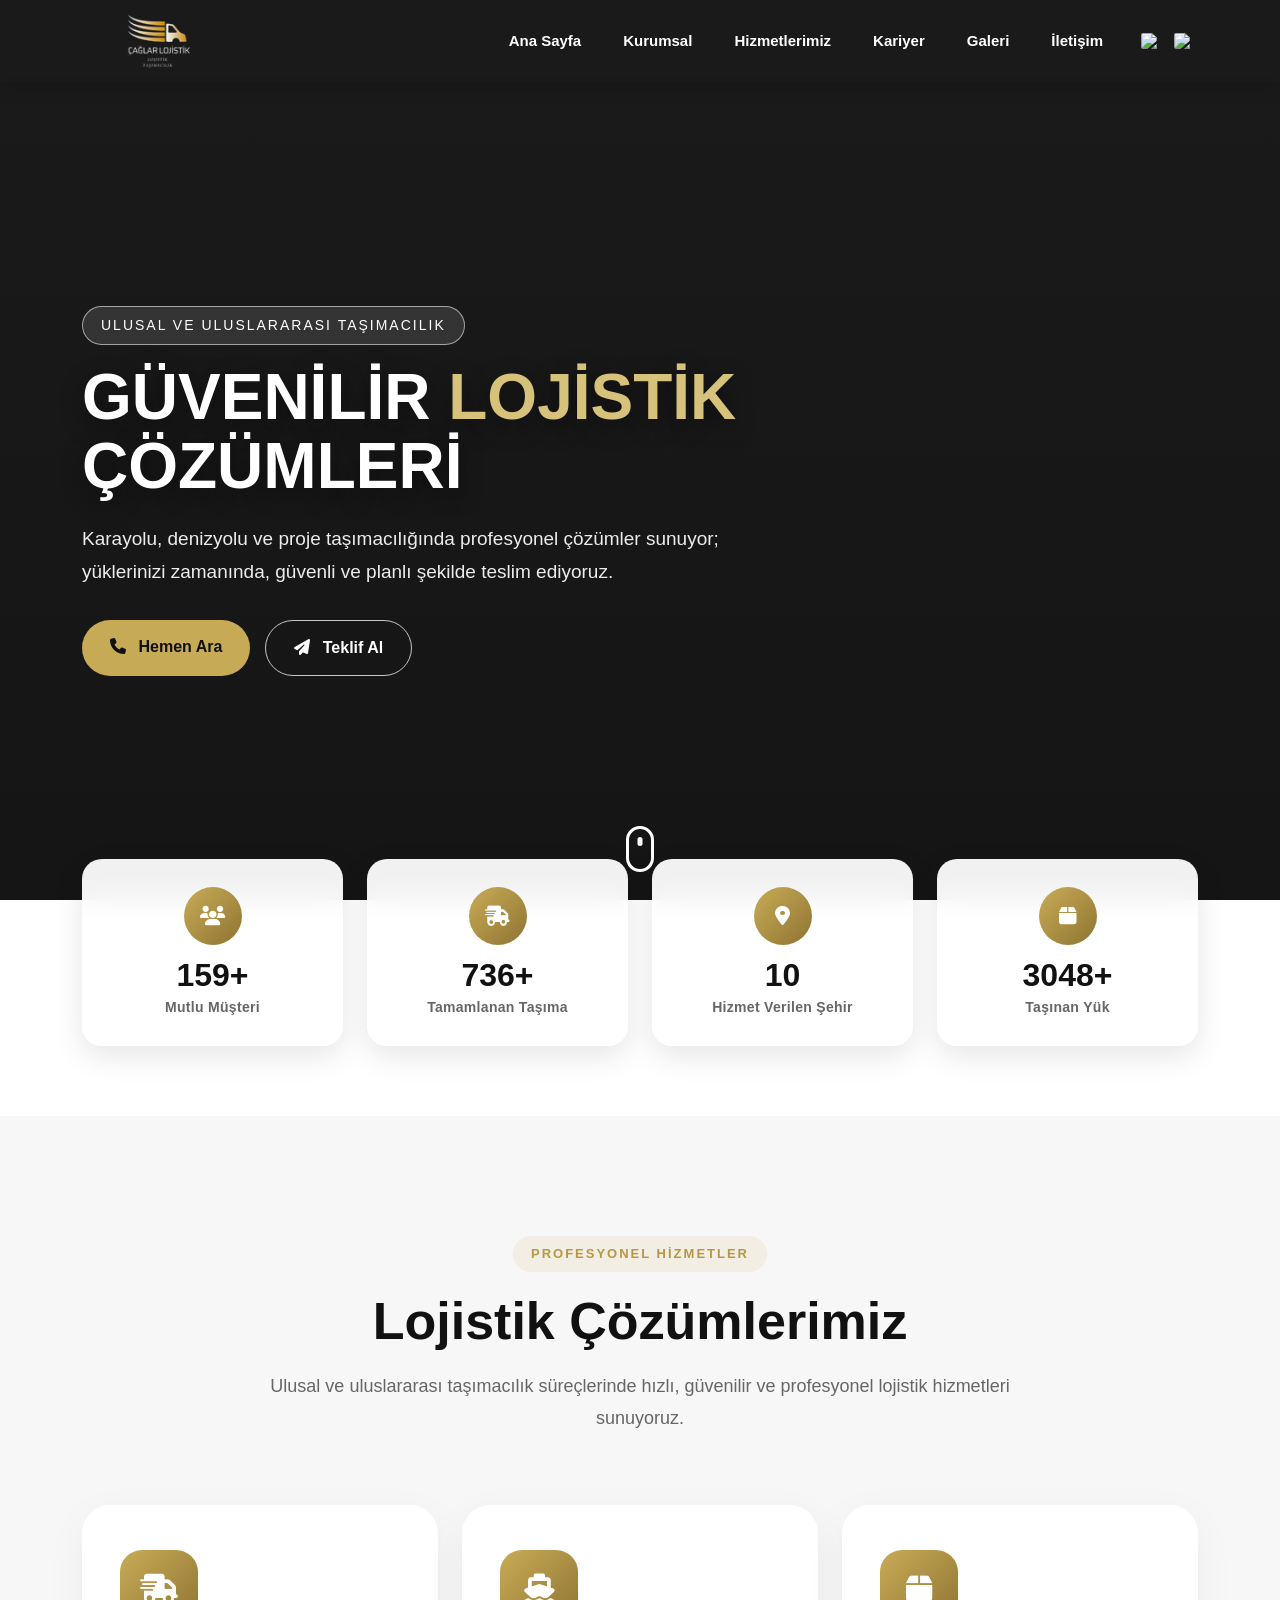
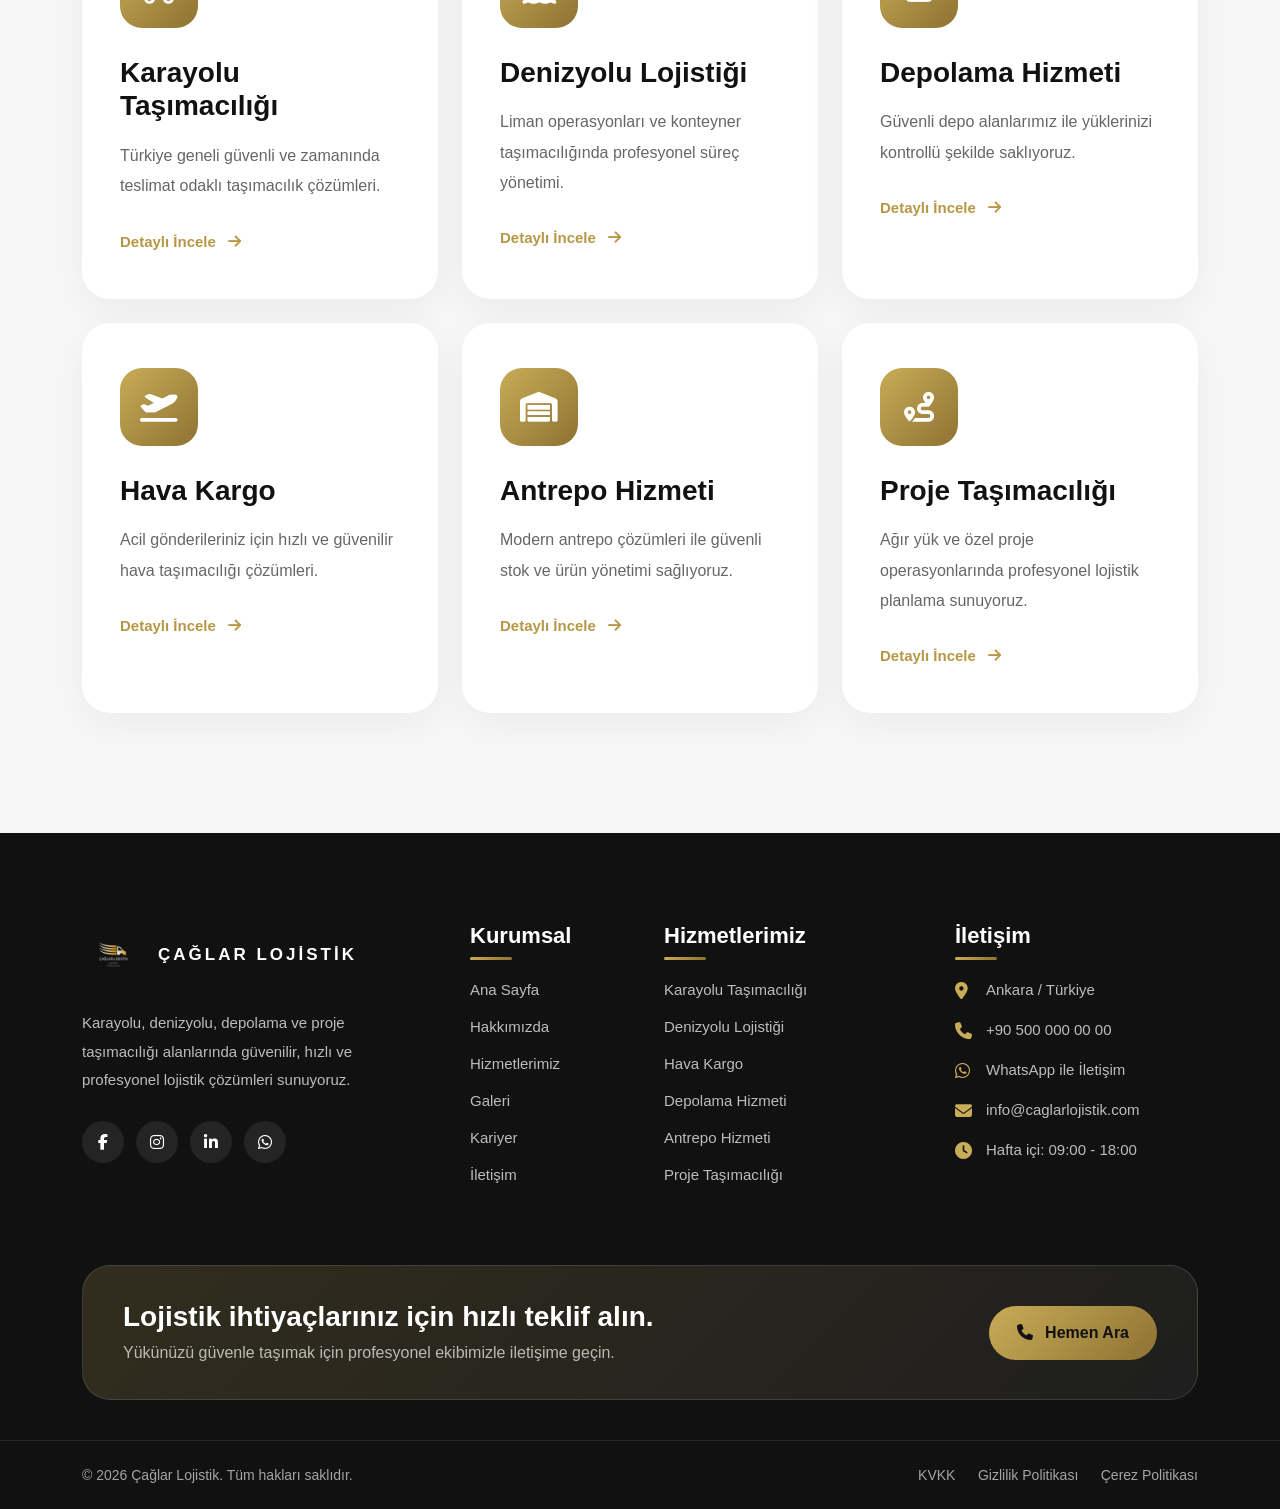
==== index.html @ ff19c102 "Update index.html" ====
<!DOCTYPE html>
<html lang="tr">
<head>
  <meta charset="UTF-8" />
  <meta name="viewport" content="width=device-width, initial-scale=1.0" />
  <title>Lojistik Taşımacılık</title>

  <link href="https://cdn.jsdelivr.net/npm/bootstrap@5.3.3/dist/css/bootstrap.min.css" rel="stylesheet">
  <link href="https://cdnjs.cloudflare.com/ajax/libs/font-awesome/6.5.2/css/all.min.css" rel="stylesheet">

  <style>
    * {
      margin: 0;
      padding: 0;
      box-sizing: border-box;
    }

    body {
      font-family: Arial, sans-serif;
      overflow-x: hidden;
      background: #fff;
    }

    /* HEADER */
    .main-header {
      position: fixed;
      top: 0;
      left: 0;
      width: 100%;
      height: 82px;
      z-index: 999;
      backdrop-filter: blur(3px);
      box-shadow: 0 4px 20px rgba(0,0,0,0.12);
    }

    .navbar {
      height: 82px;
    }

    .logo-area {
      display: flex;
      align-items: center;
      gap: 12px;
      text-decoration: none;
      color: #111;
    }

    .logo-icon {
      width: 54px;
      height: 54px;
      object-fit: contain;
    }

    .logo-text {
      font-size: 15px;
      font-weight: 800;
      letter-spacing: 4px;
      color: #111;
      text-transform: uppercase;
      white-space: nowrap;
    }

    .nav-link {
      color: #ffffff !important;
      font-weight: 700;
      font-size: 15px;
      margin: 0 13px;
      transition: .3s;
    }

    .nav-link:hover {
      color: #8a7b49 !important;
    }

    .flag {
      width: 24px;
      height: 16px;
      object-fit: cover;
      margin-left: 9px;
      border-radius: 2px;
    }

    /* HERO VIDEO */
    .hero-section {
      position: relative;
      width: 100%;
      height: 100vh;
      min-height: 720px;
      overflow: hidden;
      background: #111;
    }

    .hero-video {
      position: absolute;
      inset: 0;
      width: 100%;
      height: 100%;
      object-fit: cover;
      z-index: 1;
    }

    .hero-overlay {
      position: absolute;
      inset: 0;
      background:
        linear-gradient(to bottom, rgba(0,0,0,.28), rgba(0,0,0,.42)),
        rgba(255,255,255,.08);
      z-index: 2;
    }

    #particles-js {
      position: absolute;
      inset: 0;
      z-index: 3;
      opacity: .65;
    }

    .hero-content {
      position: relative;
      z-index: 4;
      height: 100%;
      display: flex;
      align-items: center;
      padding-top: 82px;
      color: #fff;
    }

    .hero-box {
      max-width: 760px;
    }

    .hero-subtitle {
      display: inline-block;
      padding: 8px 18px;
      border: 1px solid rgba(255,255,255,.55);
      background: rgba(255,255,255,.12);
      backdrop-filter: blur(8px);
      border-radius: 50px;
      font-size: 14px;
      letter-spacing: 2px;
      margin-bottom: 18px;
    }

    .hero-title {
      font-size: 64px;
      font-weight: 900;
      line-height: 1.08;
      text-transform: uppercase;
      margin-bottom: 22px;
      text-shadow: 0 7px 25px rgba(0,0,0,.45);
    }

    .hero-title span {
      color: #d7c27b;
    }

    .hero-desc {
      font-size: 19px;
      line-height: 1.7;
      max-width: 650px;
      color: rgba(255,255,255,.92);
      margin-bottom: 32px;
    }

    .hero-buttons {
      display: flex;
      gap: 15px;
      flex-wrap: wrap;
    }

    .btn-gold {
      background: #c6aa55;
      color: #111;
      padding: 15px 28px;
      border-radius: 50px;
      font-weight: 800;
      text-decoration: none;
      transition: .3s;
    }

    .btn-gold:hover {
      background: #fff;
      color: #111;
      transform: translateY(-3px);
    }

    .btn-outline-custom {
      border: 1px solid rgba(255,255,255,.75);
      color: #fff;
      padding: 15px 28px;
      border-radius: 50px;
      font-weight: 800;
      text-decoration: none;
      transition: .3s;
    }

    .btn-outline-custom:hover {
      background: #fff;
      color: #111;
      transform: translateY(-3px);
    }

    .scroll-icon {
      position: absolute;
      z-index: 5;
      bottom: 28px;
      left: 50%;
      transform: translateX(-50%);
      width: 28px;
      height: 46px;
      border: 3px solid #fff;
      border-radius: 40px;
    }

    .scroll-icon::after {
      content: "";
      position: absolute;
      top: 8px;
      left: 50%;
      width: 5px;
      height: 9px;
      background: #fff;
      border-radius: 50px;
      transform: translateX(-50%);
      animation: scrollAnim 1.4s infinite;
    }

    .navbar-toggler {
        color: #fff;
    }
    @keyframes scrollAnim {
      0% { top: 8px; opacity: 1; }
      100% { top: 24px; opacity: 0; }
    }

    @media(max-width: 991px) {
      .main-header {
        height: auto;
      }

      .navbar {
        height: auto;
        padding: 14px 0;
      }

    .navbar-collapse {
        background: rgb(0 0 0 / 36%);
        padding: 20px;
        margin-top: 12px;
        border-radius: 18px;
    }

      .hero-title {
        font-size: 42px;
      }

      .hero-desc {
        font-size: 16px;
      }

      .logo-text {
        font-size: 12px;
        letter-spacing: 2px;
      }
    }

    @media(max-width: 576px) {
      .hero-section {
        min-height: 650px;
      }

      .hero-title {
        font-size: 34px;
      }

      .hero-content {
        text-align: center;
      }

      .hero-buttons {
        justify-content: center;
      }
    }
/* COUNTER */

.counter-section {
  position: relative;
  margin-top: -65px;
  z-index: 10;
  padding-bottom: 70px;
}

.counter-box {
  background: rgba(255,255,255,0.94);
  backdrop-filter: blur(14px);
  border-radius: 20px;
  padding: 28px 18px;
  text-align: center;
  box-shadow: 0 10px 30px rgba(0,0,0,0.10);
  transition: .35s;
  height: 100%;
}

.counter-box:hover {
  transform: translateY(-5px);
}

.counter-icon {
  width: 58px;
  height: 58px;
  margin: auto;
  margin-bottom: 14px;
  border-radius: 50%;
  background: linear-gradient(135deg, #c9ac57, #8e7332);
  display: flex;
  align-items: center;
  justify-content: center;
}

.counter-icon i {
  color: #fff;
  font-size: 20px;
}

.counter-box h2 {
  font-size: 32px;
  font-weight: 900;
  color: #111;
  margin-bottom: 6px;
  line-height: 1;
}

.counter-box p {
  font-size: 14px;
  color: #666;
  margin: 0;
  font-weight: 600;
  letter-spacing: .3px;
}

@media(max-width:991px){

  .counter-section{
    margin-top: -30px;
  }

  .counter-box{
    padding: 24px 14px;
  }

  .counter-box h2{
    font-size: 28px;
  }

}
/* SERVICES */

.services-section{
  position: relative;
  padding: 120px 0;
  background: #f7f7f7;
}

.section-title{
  margin-bottom: 70px;
}

.section-title span{
  display: inline-block;
  padding: 8px 18px;
  border-radius: 50px;
  background: rgba(201,172,87,.12);
  color: #b69745;
  font-size: 13px;
  font-weight: 700;
  letter-spacing: 2px;
  margin-bottom: 18px;
}

.section-title h2{
  font-size: 52px;
  font-weight: 900;
  color: #111;
  margin-bottom: 18px;
}

.section-title p{
  max-width: 760px;
  margin: auto;
  color: #666;
  font-size: 18px;
  line-height: 1.8;
}

.service-card{
  position: relative;
  background: #fff;
  border-radius: 28px;
  padding: 45px 38px;
  overflow: hidden;
  transition: .45s;
  height: 100%;
  box-shadow: 0 12px 40px rgba(0,0,0,.05);
}

.service-card::before{
  content: "";
  position: absolute;
  top: 0;
  left: 0;
  width: 0%;
  height: 4px;
  background: linear-gradient(90deg,#c9ac57,#8d7232);
  transition: .4s;
}

.service-card:hover::before{
  width: 100%;
}

.service-card:hover{
  transform: translateY(-10px);
  box-shadow: 0 20px 60px rgba(0,0,0,.12);
}

.service-icon{
  width: 78px;
  height: 78px;
  border-radius: 22px;
  background: linear-gradient(135deg,#c9ac57,#8d7232);
  display: flex;
  align-items: center;
  justify-content: center;
  margin-bottom: 28px;
}

.service-icon i{
  color: #fff;
  font-size: 30px;
}

.service-card h3{
  font-size: 28px;
  font-weight: 800;
  margin-bottom: 18px;
  color: #111;
}

.service-card p{
  color: #666;
  line-height: 1.9;
  margin-bottom: 28px;
  font-size: 16px;
}

.service-card a{
  text-decoration: none;
  color: #b69745;
  font-weight: 700;
  font-size: 15px;
  transition: .3s;
}

.service-card a i{
  margin-left: 8px;
  transition: .3s;
}

.service-card:hover a i{
  transform: translateX(6px);
}

@media(max-width:991px){

  .services-section{
    padding: 90px 0;
  }

  .section-title h2{
    font-size: 38px;
  }

  .service-card{
    padding: 35px 28px;
  }

}
/* FOOTER */

.footer-section {
  position: relative;
  background: #111;
  color: #fff;
  overflow: hidden;
}

.footer-section::before {
  content: "";
  position: absolute;
  inset: 0;
  background:
    linear-gradient(rgba(17,17,17,.94), rgba(17,17,17,.98)),
    url("assets/img/footer-bg.jpg");
  background-size: cover;
  background-position: center;
  z-index: 1;
}

.footer-top,
.footer-bottom {
  position: relative;
  z-index: 2;
}

.footer-top {
  padding: 90px 0 40px;
}

.footer-widget h4 {
  font-size: 22px;
  font-weight: 800;
  margin-bottom: 28px;
  color: #fff;
  position: relative;
}

.footer-widget h4::after {
  content: "";
  position: absolute;
  left: 0;
  bottom: -10px;
  width: 42px;
  height: 3px;
  background: linear-gradient(90deg, #c9ac57, #8d7232);
  border-radius: 20px;
}

.footer-logo {
  display: flex;
  align-items: center;
  gap: 14px;
  text-decoration: none;
  color: #fff;
  margin-bottom: 24px;
}

.footer-logo img {
  width: 62px;
  height: 62px;
  object-fit: contain;
}

.footer-logo span {
  font-size: 17px;
  font-weight: 900;
  letter-spacing: 3px;
  color: #fff;
}

.footer-desc {
  color: rgba(255,255,255,.72);
  line-height: 1.9;
  font-size: 15px;
  max-width: 390px;
  margin-bottom: 26px;
}

.footer-social {
  display: flex;
  gap: 12px;
}

.footer-social a {
  width: 42px;
  height: 42px;
  border-radius: 50%;
  background: rgba(255,255,255,.08);
  color: #fff;
  display: flex;
  align-items: center;
  justify-content: center;
  text-decoration: none;
  transition: .35s;
}

.footer-social a:hover {
  background: linear-gradient(135deg,#c9ac57,#8d7232);
  transform: translateY(-4px);
}

.footer-links,
.footer-contact {
  list-style: none;
  padding: 0;
  margin: 0;
}

.footer-links li {
  margin-bottom: 13px;
}

.footer-links a {
  color: rgba(255,255,255,.72);
  text-decoration: none;
  font-size: 15px;
  transition: .3s;
}

.footer-links a:hover {
  color: #c9ac57;
  padding-left: 6px;
}

.footer-contact li {
  display: flex;
  align-items: flex-start;
  gap: 13px;
  margin-bottom: 16px;
  color: rgba(255,255,255,.72);
  font-size: 15px;
  line-height: 1.6;
}

.footer-contact i {
  color: #c9ac57;
  font-size: 17px;
  margin-top: 4px;
  min-width: 18px;
}

.footer-contact a {
  color: rgba(255,255,255,.72);
  text-decoration: none;
  transition: .3s;
}

.footer-contact a:hover {
  color: #c9ac57;
}

.footer-cta {
  margin-top: 65px;
  padding: 34px 40px;
  border-radius: 28px;
  background: linear-gradient(135deg, rgba(201,172,87,.18), rgba(255,255,255,.06));
  border: 1px solid rgba(255,255,255,.12);
  display: flex;
  align-items: center;
  justify-content: space-between;
  gap: 25px;
}

.footer-cta h3 {
  font-size: 28px;
  font-weight: 900;
  margin-bottom: 8px;
}

.footer-cta p {
  margin: 0;
  color: rgba(255,255,255,.68);
}

.footer-cta a {
  flex-shrink: 0;
  background: linear-gradient(135deg,#c9ac57,#8d7232);
  color: #111;
  text-decoration: none;
  padding: 15px 28px;
  border-radius: 50px;
  font-weight: 900;
  transition: .35s;
}

.footer-cta a:hover {
  background: #fff;
  transform: translateY(-3px);
}

.footer-cta a i {
  margin-right: 8px;
}

.footer-bottom {
  border-top: 1px solid rgba(255,255,255,.09);
  padding: 22px 0;
}

.footer-bottom-content {
  display: flex;
  align-items: center;
  justify-content: space-between;
  gap: 15px;
}

.footer-bottom p {
  margin: 0;
  color: rgba(255,255,255,.62);
  font-size: 14px;
}

.footer-bottom a {
  color: rgba(255,255,255,.62);
  text-decoration: none;
  margin-left: 18px;
  font-size: 14px;
  transition: .3s;
}

.footer-bottom a:hover {
  color: #c9ac57;
}

@media(max-width:991px) {
  .footer-top {
    padding: 70px 0 35px;
  }

  .footer-cta {
    flex-direction: column;
    align-items: flex-start;
    padding: 28px;
  }

  .footer-bottom-content {
    flex-direction: column;
    text-align: center;
  }

  .footer-bottom a {
    margin: 0 8px;
  }
}

@media(max-width:576px) {
  .footer-logo span {
    font-size: 14px;
    letter-spacing: 2px;
  }

  .footer-cta h3 {
    font-size: 22px;
  }
}
  </style>
</head>

<body>

<header class="main-header">
  <nav class="navbar navbar-expand-lg">
    <div class="container">
      <a href="#" class="logo-area">
        <img style="width: 150px;" src="logo.png" class="logo-icon" alt="Lojistik Logo">
      </a>

      <button class="navbar-toggler border-0" type="button" data-bs-toggle="collapse" data-bs-target="#mainMenu">
        <i class="fa-solid fa-bars fs-2"></i>
      </button>

      <div class="collapse navbar-collapse justify-content-end" id="mainMenu">
        <ul class="navbar-nav align-items-lg-center">
          <li class="nav-item"><a class="nav-link" href="#">Ana Sayfa</a></li>
          <li class="nav-item"><a class="nav-link" href="#">Kurumsal</a></li>
          <li class="nav-item"><a class="nav-link" href="#">Hizmetlerimiz</a></li>
          <li class="nav-item"><a class="nav-link" href="#">Kariyer</a></li>
          <li class="nav-item"><a class="nav-link" href="#">Galeri</a></li>
          <li class="nav-item"><a class="nav-link" href="#">İletişim</a></li>
          <li class="nav-item d-flex align-items-center ms-lg-2">
            <img src="https://flagcdn.com/w40/tr.png" class="flag" alt="TR">
            <img src="https://flagcdn.com/w40/gb.png" class="flag" alt="EN">
          </li>
        </ul>
      </div>
    </div>
  </nav>
</header>

<section class="hero-section">
  <video class="hero-video" autoplay muted loop playsinline>
    <source src="banner.mp4" type="video/mp4">
  </video>

  <div class="hero-overlay"></div>
  <div id="particles-js"></div>

  <div class="container hero-content">
    <div class="hero-box">
      <div class="hero-subtitle">ULUSAL VE ULUSLARARASI TAŞIMACILIK</div>
      <h1 class="hero-title">
        Güvenilir <span>Lojistik</span><br>
        Çözümleri
      </h1>
      <p class="hero-desc">
        Karayolu, denizyolu ve proje taşımacılığında profesyonel çözümler sunuyor;
        yüklerinizi zamanında, güvenli ve planlı şekilde teslim ediyoruz.
      </p>

      <div class="hero-buttons">
        <a href="tel:+905000000000" class="btn-gold">
          <i class="fa-solid fa-phone me-2"></i> Hemen Ara
        </a>
        <a href="#iletisim" class="btn-outline-custom">
          <i class="fa-solid fa-paper-plane me-2"></i> Teklif Al
        </a>
      </div>
    </div>
  </div>

  <div class="scroll-icon"></div>
</section>
<!-- COUNTER SECTION -->
<section class="counter-section">
  <div class="container">
    <div class="row g-4">

      <div class="col-lg-3 col-md-6">
        <div class="counter-box">
          <div class="counter-icon">
            <i class="fa-solid fa-users"></i>
          </div>

          <h2>
            <span class="counter" data-count="1250">0</span>+
          </h2>

          <p>Mutlu Müşteri</p>
        </div>
      </div>

      <div class="col-lg-3 col-md-6">
        <div class="counter-box">
          <div class="counter-icon">
            <i class="fa-solid fa-truck-fast"></i>
          </div>

          <h2>
            <span class="counter" data-count="5800">0</span>+
          </h2>

          <p>Tamamlanan Taşıma</p>
        </div>
      </div>

      <div class="col-lg-3 col-md-6">
        <div class="counter-box">
          <div class="counter-icon">
            <i class="fa-solid fa-location-dot"></i>
          </div>

          <h2>
            <span class="counter" data-count="81">0</span>
          </h2>

          <p>Hizmet Verilen Şehir</p>
        </div>
      </div>

      <div class="col-lg-3 col-md-6">
        <div class="counter-box">
          <div class="counter-icon">
            <i class="fa-solid fa-box"></i>
          </div>

          <h2>
            <span class="counter" data-count="24000">0</span>+
          </h2>

          <p>Taşınan Yük</p>
        </div>
      </div>

    </div>
  </div>
</section>
<!-- LOGISTIC SERVICES -->

<section class="services-section">

  <div class="container">

    <div class="section-title text-center">
      <span>PROFESYONEL HİZMETLER</span>
      <h2>Lojistik Çözümlerimiz</h2>
      <p>
        Ulusal ve uluslararası taşımacılık süreçlerinde
        hızlı, güvenilir ve profesyonel lojistik hizmetleri sunuyoruz.
      </p>
    </div>

    <div class="row g-4">

      <!-- CARD -->

      <div class="col-lg-4 col-md-6">
        <div class="service-card">

          <div class="service-icon">
            <i class="fa-solid fa-truck-fast"></i>
          </div>

          <h3>Karayolu Taşımacılığı</h3>

          <p>
            Türkiye geneli güvenli ve zamanında
            teslimat odaklı taşımacılık çözümleri.
          </p>

          <a href="#">
            Detaylı İncele
            <i class="fa-solid fa-arrow-right"></i>
          </a>

        </div>
      </div>

      <!-- CARD -->

      <div class="col-lg-4 col-md-6">
        <div class="service-card">

          <div class="service-icon">
            <i class="fa-solid fa-ship"></i>
          </div>

          <h3>Denizyolu Lojistiği</h3>

          <p>
            Liman operasyonları ve konteyner
            taşımacılığında profesyonel süreç yönetimi.
          </p>

          <a href="#">
            Detaylı İncele
            <i class="fa-solid fa-arrow-right"></i>
          </a>

        </div>
      </div>

      <!-- CARD -->

      <div class="col-lg-4 col-md-6">
        <div class="service-card">

          <div class="service-icon">
            <i class="fa-solid fa-box"></i>
          </div>

          <h3>Depolama Hizmeti</h3>

          <p>
            Güvenli depo alanlarımız ile
            yüklerinizi kontrollü şekilde saklıyoruz.
          </p>

          <a href="#">
            Detaylı İncele
            <i class="fa-solid fa-arrow-right"></i>
          </a>

        </div>
      </div>

      <!-- CARD -->

      <div class="col-lg-4 col-md-6">
        <div class="service-card">

          <div class="service-icon">
            <i class="fa-solid fa-plane-departure"></i>
          </div>

          <h3>Hava Kargo</h3>

          <p>
            Acil gönderileriniz için hızlı
            ve güvenilir hava taşımacılığı çözümleri.
          </p>

          <a href="#">
            Detaylı İncele
            <i class="fa-solid fa-arrow-right"></i>
          </a>

        </div>
      </div>

      <!-- CARD -->

      <div class="col-lg-4 col-md-6">
        <div class="service-card">

          <div class="service-icon">
            <i class="fa-solid fa-warehouse"></i>
          </div>

          <h3>Antrepo Hizmeti</h3>

          <p>
            Modern antrepo çözümleri ile
            güvenli stok ve ürün yönetimi sağlıyoruz.
          </p>

          <a href="#">
            Detaylı İncele
            <i class="fa-solid fa-arrow-right"></i>
          </a>

        </div>
      </div>

      <!-- CARD -->

      <div class="col-lg-4 col-md-6">
        <div class="service-card">

          <div class="service-icon">
            <i class="fa-solid fa-route"></i>
          </div>

          <h3>Proje Taşımacılığı</h3>

          <p>
            Ağır yük ve özel proje operasyonlarında
            profesyonel lojistik planlama sunuyoruz.
          </p>

          <a href="#">
            Detaylı İncele
            <i class="fa-solid fa-arrow-right"></i>
          </a>

        </div>
      </div>

    </div>

  </div>

</section>
<!-- FOOTER -->

<footer class="footer-section">

  <div class="footer-top">
    <div class="container">

      <div class="row g-5">

        <div class="col-lg-4 col-md-6">
          <div class="footer-widget">
            <a href="#" class="footer-logo">
              <img src="logo.png" alt="Çağlar Lojistik Logo">
              <span>ÇAĞLAR LOJİSTİK</span>
            </a>

            <p class="footer-desc">
              Karayolu, denizyolu, depolama ve proje taşımacılığı alanlarında
              güvenilir, hızlı ve profesyonel lojistik çözümleri sunuyoruz.
            </p>

            <div class="footer-social">
              <a href="#"><i class="fa-brands fa-facebook-f"></i></a>
              <a href="#"><i class="fa-brands fa-instagram"></i></a>
              <a href="#"><i class="fa-brands fa-linkedin-in"></i></a>
              <a href="#"><i class="fa-brands fa-whatsapp"></i></a>
            </div>
          </div>
        </div>

        <div class="col-lg-2 col-md-6">
          <div class="footer-widget">
            <h4>Kurumsal</h4>

            <ul class="footer-links">
              <li><a href="#">Ana Sayfa</a></li>
              <li><a href="#">Hakkımızda</a></li>
              <li><a href="#">Hizmetlerimiz</a></li>
              <li><a href="#">Galeri</a></li>
              <li><a href="#">Kariyer</a></li>
              <li><a href="#">İletişim</a></li>
            </ul>
          </div>
        </div>

        <div class="col-lg-3 col-md-6">
          <div class="footer-widget">
            <h4>Hizmetlerimiz</h4>

            <ul class="footer-links">
              <li><a href="#">Karayolu Taşımacılığı</a></li>
              <li><a href="#">Denizyolu Lojistiği</a></li>
              <li><a href="#">Hava Kargo</a></li>
              <li><a href="#">Depolama Hizmeti</a></li>
              <li><a href="#">Antrepo Hizmeti</a></li>
              <li><a href="#">Proje Taşımacılığı</a></li>
            </ul>
          </div>
        </div>

        <div class="col-lg-3 col-md-6">
          <div class="footer-widget">
            <h4>İletişim</h4>

            <ul class="footer-contact">
              <li>
                <i class="fa-solid fa-location-dot"></i>
                <span>Ankara / Türkiye</span>
              </li>

              <li>
                <i class="fa-solid fa-phone"></i>
                <a href="tel:+905000000000">+90 500 000 00 00</a>
              </li>

              <li>
                <i class="fa-brands fa-whatsapp"></i>
                <a href="https://wa.me/905000000000" target="_blank">WhatsApp ile İletişim</a>
              </li>

              <li>
                <i class="fa-solid fa-envelope"></i>
                <a href="mailto:info@caglarlojistik.com">info@caglarlojistik.com</a>
              </li>

              <li>
                <i class="fa-solid fa-clock"></i>
                <span>Hafta içi: 09:00 - 18:00</span>
              </li>
            </ul>
          </div>
        </div>

      </div>

      <div class="footer-cta">
        <div>
          <h3>Lojistik ihtiyaçlarınız için hızlı teklif alın.</h3>
          <p>Yükünüzü güvenle taşımak için profesyonel ekibimizle iletişime geçin.</p>
        </div>

        <a href="tel:+905000000000">
          <i class="fa-solid fa-phone"></i>
          Hemen Ara
        </a>
      </div>

    </div>
  </div>

  <div class="footer-bottom">
    <div class="container">
      <div class="footer-bottom-content">
        <p>© 2026 Çağlar Lojistik. Tüm hakları saklıdır.</p>

        <div>
          <a href="#">KVKK</a>
          <a href="#">Gizlilik Politikası</a>
          <a href="#">Çerez Politikası</a>
        </div>
      </div>
    </div>
  </div>

</footer>
<script src="https://code.jquery.com/jquery-3.7.1.min.js"></script>
<script src="https://cdn.jsdelivr.net/npm/bootstrap@5.3.3/dist/js/bootstrap.bundle.min.js"></script>
<script src="https://cdn.jsdelivr.net/npm/particles.js@2.0.0/particles.min.js"></script>

<script>
  particlesJS("particles-js", {
    "particles": {
      "number": {
        "value": 90,
        "density": {
          "enable": true,
          "value_area": 1000
        }
      },
      "color": {
        "value": "#ffffff"
      },
      "shape": {
        "type": "circle"
      },
      "opacity": {
        "value": 0.55,
        "random": true
      },
      "size": {
        "value": 3,
        "random": true
      },
      "line_linked": {
        "enable": true,
        "distance": 150,
        "color": "#ffffff",
        "opacity": 0.35,
        "width": 1
      },
      "move": {
        "enable": true,
        "speed": 1.4,
        "direction": "none",
        "random": false,
        "straight": false,
        "out_mode": "out"
      }
    },
    "interactivity": {
      "detect_on": "canvas",
      "events": {
        "onhover": {
          "enable": true,
          "mode": "grab"
        },
        "onclick": {
          "enable": true,
          "mode": "push"
        },
        "resize": true
      },
      "modes": {
        "grab": {
          "distance": 170,
          "line_linked": {
            "opacity": 0.7
          }
        },
        "push": {
          "particles_nb": 4
        }
      }
    },
    "retina_detect": true
  });

  $(window).on("scroll", function () {
    if ($(this).scrollTop() > 70) {
      $(".main-header").css({
        "background": "rgba(0,0,0)",
        "box-shadow": "0 6px 25px rgba(0,0,0,.15)"
      });
    } else {
      $(".main-header").css({
      "background": "rgba(0,0,0)",
        "box-shadow": "0 4px 20px rgba(0,0,0,.05)"
      });
    }
  });
</script>
<script>

let counted = false;

$(window).scroll(function () {

  let oTop = $('.counter-section').offset().top - window.innerHeight;

  if (!counted && $(window).scrollTop() > oTop) {

    $('.counter').each(function () {

      let $this = $(this),
          countTo = $this.attr('data-count');

      $({
        countNum: $this.text()
      }).animate({
          countNum: countTo
        },

        {
          duration: 2500,
          easing: 'swing',

          step: function () {
            $this.text(Math.floor(this.countNum));
          },

          complete: function () {
            $this.text(this.countNum);
          }

        });

    });

    counted = true;
  }

});

</script>
</body>
</html>
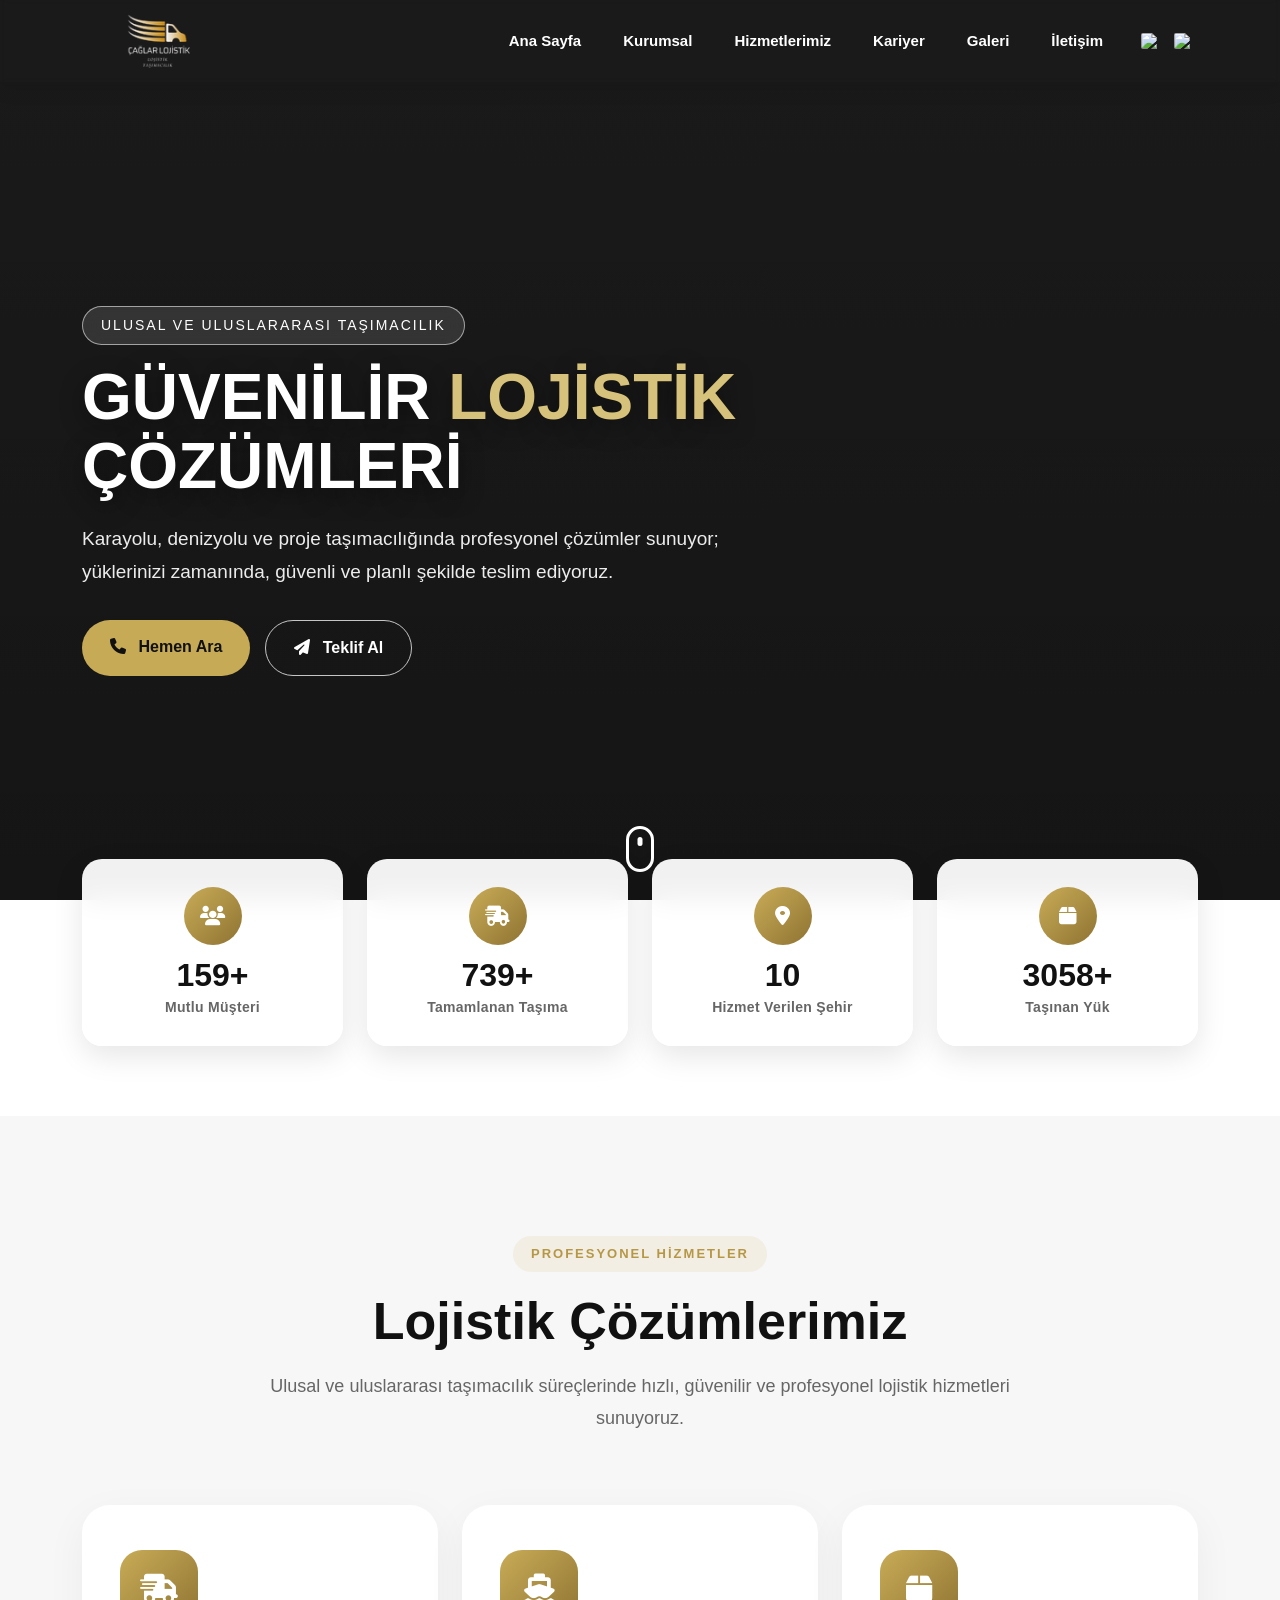
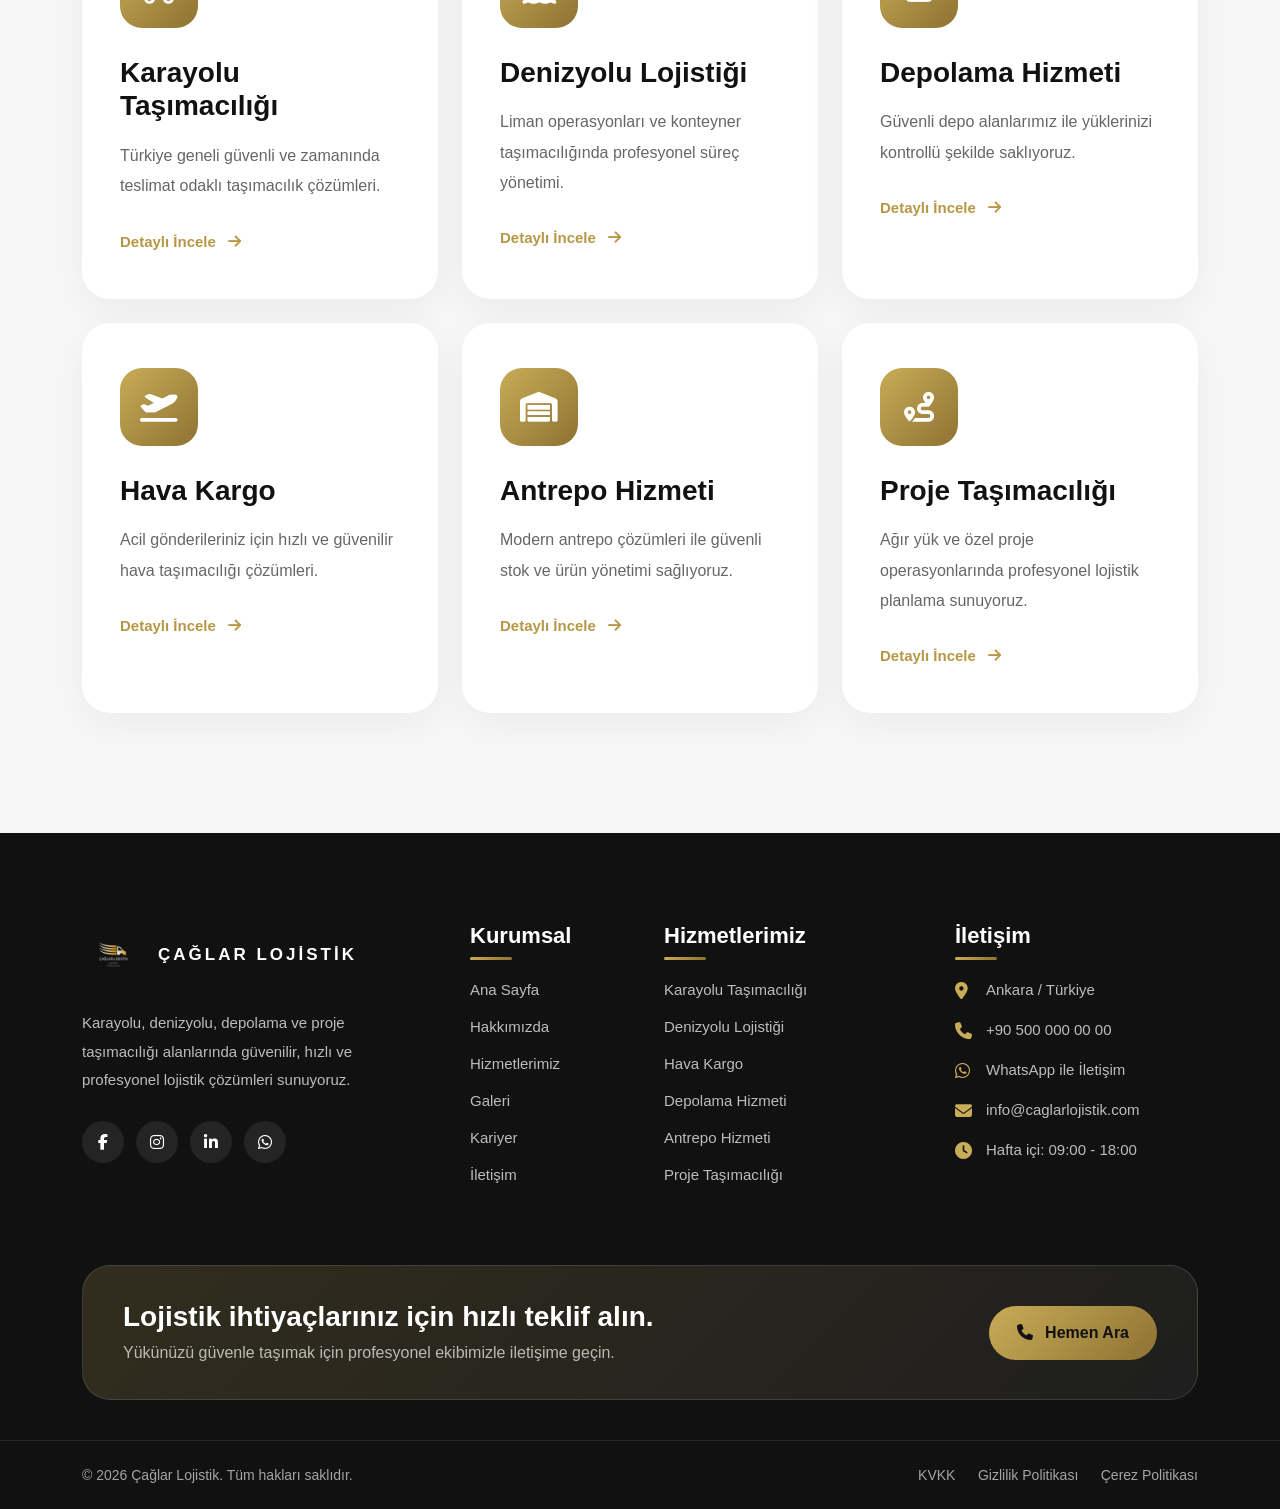
==== commit 04ffed0b: "dgfsrvb" ====
--- a/index.html
+++ b/index.html
@@ -1,5 +1,6 @@
 <!DOCTYPE html>
 <html lang="tr">
+
 <head>
   <meta charset="UTF-8" />
   <meta name="viewport" content="width=device-width, initial-scale=1.0" />
@@ -30,7 +31,7 @@
       height: 82px;
       z-index: 999;
       backdrop-filter: blur(3px);
-      box-shadow: 0 4px 20px rgba(0,0,0,0.12);
+      box-shadow: 0 4px 20px rgba(0, 0, 0, 0.12);
     }
 
     .navbar {
@@ -103,8 +104,8 @@
       position: absolute;
       inset: 0;
       background:
-        linear-gradient(to bottom, rgba(0,0,0,.28), rgba(0,0,0,.42)),
-        rgba(255,255,255,.08);
+        linear-gradient(to bottom, rgba(0, 0, 0, .28), rgba(0, 0, 0, .42)),
+        rgba(255, 255, 255, .08);
       z-index: 2;
     }
 
@@ -132,8 +133,8 @@
     .hero-subtitle {
       display: inline-block;
       padding: 8px 18px;
-      border: 1px solid rgba(255,255,255,.55);
-      background: rgba(255,255,255,.12);
+      border: 1px solid rgba(255, 255, 255, .55);
+      background: rgba(255, 255, 255, .12);
       backdrop-filter: blur(8px);
       border-radius: 50px;
       font-size: 14px;
@@ -147,7 +148,7 @@
       line-height: 1.08;
       text-transform: uppercase;
       margin-bottom: 22px;
-      text-shadow: 0 7px 25px rgba(0,0,0,.45);
+      text-shadow: 0 7px 25px rgba(0, 0, 0, .45);
     }
 
     .hero-title span {
@@ -158,7 +159,7 @@
       font-size: 19px;
       line-height: 1.7;
       max-width: 650px;
-      color: rgba(255,255,255,.92);
+      color: rgba(255, 255, 255, .92);
       margin-bottom: 32px;
     }
 
@@ -185,7 +186,7 @@
     }
 
     .btn-outline-custom {
-      border: 1px solid rgba(255,255,255,.75);
+      border: 1px solid rgba(255, 255, 255, .75);
       color: #fff;
       padding: 15px 28px;
       border-radius: 50px;
@@ -226,11 +227,19 @@
     }
 
     .navbar-toggler {
-        color: #fff;
-    }
+      color: #fff;
+    }
+
     @keyframes scrollAnim {
-      0% { top: 8px; opacity: 1; }
-      100% { top: 24px; opacity: 0; }
+      0% {
+        top: 8px;
+        opacity: 1;
+      }
+
+      100% {
+        top: 24px;
+        opacity: 0;
+      }
     }
 
     @media(max-width: 991px) {
@@ -243,12 +252,12 @@
         padding: 14px 0;
       }
 
-    .navbar-collapse {
+      .navbar-collapse {
         background: rgb(0 0 0 / 36%);
         padding: 20px;
         margin-top: 12px;
         border-radius: 18px;
-    }
+      }
 
       .hero-title {
         font-size: 42px;
@@ -281,1017 +290,1011 @@
         justify-content: center;
       }
     }
-/* COUNTER */
-
-.counter-section {
-  position: relative;
-  margin-top: -65px;
-  z-index: 10;
-  padding-bottom: 70px;
-}
-
-.counter-box {
-  background: rgba(255,255,255,0.94);
-  backdrop-filter: blur(14px);
-  border-radius: 20px;
-  padding: 28px 18px;
-  text-align: center;
-  box-shadow: 0 10px 30px rgba(0,0,0,0.10);
-  transition: .35s;
-  height: 100%;
-}
-
-.counter-box:hover {
-  transform: translateY(-5px);
-}
-
-.counter-icon {
-  width: 58px;
-  height: 58px;
-  margin: auto;
-  margin-bottom: 14px;
-  border-radius: 50%;
-  background: linear-gradient(135deg, #c9ac57, #8e7332);
-  display: flex;
-  align-items: center;
-  justify-content: center;
-}
-
-.counter-icon i {
-  color: #fff;
-  font-size: 20px;
-}
-
-.counter-box h2 {
-  font-size: 32px;
-  font-weight: 900;
-  color: #111;
-  margin-bottom: 6px;
-  line-height: 1;
-}
-
-.counter-box p {
-  font-size: 14px;
-  color: #666;
-  margin: 0;
-  font-weight: 600;
-  letter-spacing: .3px;
-}
-
-@media(max-width:991px){
-
-  .counter-section{
-    margin-top: -30px;
-  }
-
-  .counter-box{
-    padding: 24px 14px;
-  }
-
-  .counter-box h2{
-    font-size: 28px;
-  }
-
-}
-/* SERVICES */
-
-.services-section{
-  position: relative;
-  padding: 120px 0;
-  background: #f7f7f7;
-}
-
-.section-title{
-  margin-bottom: 70px;
-}
-
-.section-title span{
-  display: inline-block;
-  padding: 8px 18px;
-  border-radius: 50px;
-  background: rgba(201,172,87,.12);
-  color: #b69745;
-  font-size: 13px;
-  font-weight: 700;
-  letter-spacing: 2px;
-  margin-bottom: 18px;
-}
-
-.section-title h2{
-  font-size: 52px;
-  font-weight: 900;
-  color: #111;
-  margin-bottom: 18px;
-}
-
-.section-title p{
-  max-width: 760px;
-  margin: auto;
-  color: #666;
-  font-size: 18px;
-  line-height: 1.8;
-}
-
-.service-card{
-  position: relative;
-  background: #fff;
-  border-radius: 28px;
-  padding: 45px 38px;
-  overflow: hidden;
-  transition: .45s;
-  height: 100%;
-  box-shadow: 0 12px 40px rgba(0,0,0,.05);
-}
-
-.service-card::before{
-  content: "";
-  position: absolute;
-  top: 0;
-  left: 0;
-  width: 0%;
-  height: 4px;
-  background: linear-gradient(90deg,#c9ac57,#8d7232);
-  transition: .4s;
-}
-
-.service-card:hover::before{
-  width: 100%;
-}
-
-.service-card:hover{
-  transform: translateY(-10px);
-  box-shadow: 0 20px 60px rgba(0,0,0,.12);
-}
-
-.service-icon{
-  width: 78px;
-  height: 78px;
-  border-radius: 22px;
-  background: linear-gradient(135deg,#c9ac57,#8d7232);
-  display: flex;
-  align-items: center;
-  justify-content: center;
-  margin-bottom: 28px;
-}
-
-.service-icon i{
-  color: #fff;
-  font-size: 30px;
-}
-
-.service-card h3{
-  font-size: 28px;
-  font-weight: 800;
-  margin-bottom: 18px;
-  color: #111;
-}
-
-.service-card p{
-  color: #666;
-  line-height: 1.9;
-  margin-bottom: 28px;
-  font-size: 16px;
-}
-
-.service-card a{
-  text-decoration: none;
-  color: #b69745;
-  font-weight: 700;
-  font-size: 15px;
-  transition: .3s;
-}
-
-.service-card a i{
-  margin-left: 8px;
-  transition: .3s;
-}
-
-.service-card:hover a i{
-  transform: translateX(6px);
-}
-
-@media(max-width:991px){
-
-  .services-section{
-    padding: 90px 0;
-  }
-
-  .section-title h2{
-    font-size: 38px;
-  }
-
-  .service-card{
-    padding: 35px 28px;
-  }
-
-}
-/* FOOTER */
-
-.footer-section {
-  position: relative;
-  background: #111;
-  color: #fff;
-  overflow: hidden;
-}
-
-.footer-section::before {
-  content: "";
-  position: absolute;
-  inset: 0;
-  background:
-    linear-gradient(rgba(17,17,17,.94), rgba(17,17,17,.98)),
-    url("assets/img/footer-bg.jpg");
-  background-size: cover;
-  background-position: center;
-  z-index: 1;
-}
-
-.footer-top,
-.footer-bottom {
-  position: relative;
-  z-index: 2;
-}
-
-.footer-top {
-  padding: 90px 0 40px;
-}
-
-.footer-widget h4 {
-  font-size: 22px;
-  font-weight: 800;
-  margin-bottom: 28px;
-  color: #fff;
-  position: relative;
-}
-
-.footer-widget h4::after {
-  content: "";
-  position: absolute;
-  left: 0;
-  bottom: -10px;
-  width: 42px;
-  height: 3px;
-  background: linear-gradient(90deg, #c9ac57, #8d7232);
-  border-radius: 20px;
-}
-
-.footer-logo {
-  display: flex;
-  align-items: center;
-  gap: 14px;
-  text-decoration: none;
-  color: #fff;
-  margin-bottom: 24px;
-}
-
-.footer-logo img {
-  width: 62px;
-  height: 62px;
-  object-fit: contain;
-}
-
-.footer-logo span {
-  font-size: 17px;
-  font-weight: 900;
-  letter-spacing: 3px;
-  color: #fff;
-}
-
-.footer-desc {
-  color: rgba(255,255,255,.72);
-  line-height: 1.9;
-  font-size: 15px;
-  max-width: 390px;
-  margin-bottom: 26px;
-}
-
-.footer-social {
-  display: flex;
-  gap: 12px;
-}
-
-.footer-social a {
-  width: 42px;
-  height: 42px;
-  border-radius: 50%;
-  background: rgba(255,255,255,.08);
-  color: #fff;
-  display: flex;
-  align-items: center;
-  justify-content: center;
-  text-decoration: none;
-  transition: .35s;
-}
-
-.footer-social a:hover {
-  background: linear-gradient(135deg,#c9ac57,#8d7232);
-  transform: translateY(-4px);
-}
-
-.footer-links,
-.footer-contact {
-  list-style: none;
-  padding: 0;
-  margin: 0;
-}
-
-.footer-links li {
-  margin-bottom: 13px;
-}
-
-.footer-links a {
-  color: rgba(255,255,255,.72);
-  text-decoration: none;
-  font-size: 15px;
-  transition: .3s;
-}
-
-.footer-links a:hover {
-  color: #c9ac57;
-  padding-left: 6px;
-}
-
-.footer-contact li {
-  display: flex;
-  align-items: flex-start;
-  gap: 13px;
-  margin-bottom: 16px;
-  color: rgba(255,255,255,.72);
-  font-size: 15px;
-  line-height: 1.6;
-}
-
-.footer-contact i {
-  color: #c9ac57;
-  font-size: 17px;
-  margin-top: 4px;
-  min-width: 18px;
-}
-
-.footer-contact a {
-  color: rgba(255,255,255,.72);
-  text-decoration: none;
-  transition: .3s;
-}
-
-.footer-contact a:hover {
-  color: #c9ac57;
-}
-
-.footer-cta {
-  margin-top: 65px;
-  padding: 34px 40px;
-  border-radius: 28px;
-  background: linear-gradient(135deg, rgba(201,172,87,.18), rgba(255,255,255,.06));
-  border: 1px solid rgba(255,255,255,.12);
-  display: flex;
-  align-items: center;
-  justify-content: space-between;
-  gap: 25px;
-}
-
-.footer-cta h3 {
-  font-size: 28px;
-  font-weight: 900;
-  margin-bottom: 8px;
-}
-
-.footer-cta p {
-  margin: 0;
-  color: rgba(255,255,255,.68);
-}
-
-.footer-cta a {
-  flex-shrink: 0;
-  background: linear-gradient(135deg,#c9ac57,#8d7232);
-  color: #111;
-  text-decoration: none;
-  padding: 15px 28px;
-  border-radius: 50px;
-  font-weight: 900;
-  transition: .35s;
-}
-
-.footer-cta a:hover {
-  background: #fff;
-  transform: translateY(-3px);
-}
-
-.footer-cta a i {
-  margin-right: 8px;
-}
-
-.footer-bottom {
-  border-top: 1px solid rgba(255,255,255,.09);
-  padding: 22px 0;
-}
-
-.footer-bottom-content {
-  display: flex;
-  align-items: center;
-  justify-content: space-between;
-  gap: 15px;
-}
-
-.footer-bottom p {
-  margin: 0;
-  color: rgba(255,255,255,.62);
-  font-size: 14px;
-}
-
-.footer-bottom a {
-  color: rgba(255,255,255,.62);
-  text-decoration: none;
-  margin-left: 18px;
-  font-size: 14px;
-  transition: .3s;
-}
-
-.footer-bottom a:hover {
-  color: #c9ac57;
-}
-
-@media(max-width:991px) {
-  .footer-top {
-    padding: 70px 0 35px;
-  }
-
-  .footer-cta {
-    flex-direction: column;
-    align-items: flex-start;
-    padding: 28px;
-  }
-
-  .footer-bottom-content {
-    flex-direction: column;
-    text-align: center;
-  }
-
-  .footer-bottom a {
-    margin: 0 8px;
-  }
-}
-
-@media(max-width:576px) {
-  .footer-logo span {
-    font-size: 14px;
-    letter-spacing: 2px;
-  }
-
-  .footer-cta h3 {
-    font-size: 22px;
-  }
-}
+
+    /* COUNTER */
+
+    .counter-section {
+      position: relative;
+      margin-top: -65px;
+      z-index: 10;
+      padding-bottom: 70px;
+    }
+
+    .counter-box {
+      background: rgba(255, 255, 255, 0.94);
+      backdrop-filter: blur(14px);
+      border-radius: 20px;
+      padding: 28px 18px;
+      text-align: center;
+      box-shadow: 0 10px 30px rgba(0, 0, 0, 0.10);
+      transition: .35s;
+      height: 100%;
+    }
+
+    .counter-box:hover {
+      transform: translateY(-5px);
+    }
+
+    .counter-icon {
+      width: 58px;
+      height: 58px;
+      margin: auto;
+      margin-bottom: 14px;
+      border-radius: 50%;
+      background: linear-gradient(135deg, #c9ac57, #8e7332);
+      display: flex;
+      align-items: center;
+      justify-content: center;
+    }
+
+    .counter-icon i {
+      color: #fff;
+      font-size: 20px;
+    }
+
+    .counter-box h2 {
+      font-size: 32px;
+      font-weight: 900;
+      color: #111;
+      margin-bottom: 6px;
+      line-height: 1;
+    }
+
+    .counter-box p {
+      font-size: 14px;
+      color: #666;
+      margin: 0;
+      font-weight: 600;
+      letter-spacing: .3px;
+    }
+
+    @media(max-width:991px) {
+
+      .counter-section {
+        margin-top: -30px;
+      }
+
+      .counter-box {
+        padding: 24px 14px;
+      }
+
+      .counter-box h2 {
+        font-size: 28px;
+      }
+
+    }
+
+    /* SERVICES */
+
+    .services-section {
+      position: relative;
+      padding: 120px 0;
+      background: #f7f7f7;
+    }
+
+    .section-title {
+      margin-bottom: 70px;
+    }
+
+    .section-title span {
+      display: inline-block;
+      padding: 8px 18px;
+      border-radius: 50px;
+      background: rgba(201, 172, 87, .12);
+      color: #b69745;
+      font-size: 13px;
+      font-weight: 700;
+      letter-spacing: 2px;
+      margin-bottom: 18px;
+    }
+
+    .section-title h2 {
+      font-size: 52px;
+      font-weight: 900;
+      color: #111;
+      margin-bottom: 18px;
+    }
+
+    .section-title p {
+      max-width: 760px;
+      margin: auto;
+      color: #666;
+      font-size: 18px;
+      line-height: 1.8;
+    }
+
+    .service-card {
+      position: relative;
+      background: #fff;
+      border-radius: 28px;
+      padding: 45px 38px;
+      overflow: hidden;
+      transition: .45s;
+      height: 100%;
+      box-shadow: 0 12px 40px rgba(0, 0, 0, .05);
+    }
+
+    .service-card::before {
+      content: "";
+      position: absolute;
+      top: 0;
+      left: 0;
+      width: 0%;
+      height: 4px;
+      background: linear-gradient(90deg, #c9ac57, #8d7232);
+      transition: .4s;
+    }
+
+    .service-card:hover::before {
+      width: 100%;
+    }
+
+    .service-card:hover {
+      transform: translateY(-10px);
+      box-shadow: 0 20px 60px rgba(0, 0, 0, .12);
+    }
+
+    .service-icon {
+      width: 78px;
+      height: 78px;
+      border-radius: 22px;
+      background: linear-gradient(135deg, #c9ac57, #8d7232);
+      display: flex;
+      align-items: center;
+      justify-content: center;
+      margin-bottom: 28px;
+    }
+
+    .service-icon i {
+      color: #fff;
+      font-size: 30px;
+    }
+
+    .service-card h3 {
+      font-size: 28px;
+      font-weight: 800;
+      margin-bottom: 18px;
+      color: #111;
+    }
+
+    .service-card p {
+      color: #666;
+      line-height: 1.9;
+      margin-bottom: 28px;
+      font-size: 16px;
+    }
+
+    .service-card a {
+      text-decoration: none;
+      color: #b69745;
+      font-weight: 700;
+      font-size: 15px;
+      transition: .3s;
+    }
+
+    .service-card a i {
+      margin-left: 8px;
+      transition: .3s;
+    }
+
+    .service-card:hover a i {
+      transform: translateX(6px);
+    }
+
+    @media(max-width:991px) {
+
+      .services-section {
+        padding: 90px 0;
+      }
+
+      .section-title h2 {
+        font-size: 38px;
+      }
+
+      .service-card {
+        padding: 35px 28px;
+      }
+
+    }
+
+    /* FOOTER */
+
+    .footer-section {
+      position: relative;
+      background: #111;
+      color: #fff;
+      overflow: hidden;
+    }
+
+    .footer-section::before {
+      content: "";
+      position: absolute;
+      inset: 0;
+      background:
+        linear-gradient(rgba(17, 17, 17, .94), rgba(17, 17, 17, .98)),
+        url("assets/img/footer-bg.jpg");
+      background-size: cover;
+      background-position: center;
+      z-index: 1;
+    }
+
+    .footer-top,
+    .footer-bottom {
+      position: relative;
+      z-index: 2;
+    }
+
+    .footer-top {
+      padding: 90px 0 40px;
+    }
+
+    .footer-widget h4 {
+      font-size: 22px;
+      font-weight: 800;
+      margin-bottom: 28px;
+      color: #fff;
+      position: relative;
+    }
+
+    .footer-widget h4::after {
+      content: "";
+      position: absolute;
+      left: 0;
+      bottom: -10px;
+      width: 42px;
+      height: 3px;
+      background: linear-gradient(90deg, #c9ac57, #8d7232);
+      border-radius: 20px;
+    }
+
+    .footer-logo {
+      display: flex;
+      align-items: center;
+      gap: 14px;
+      text-decoration: none;
+      color: #fff;
+      margin-bottom: 24px;
+    }
+
+    .footer-logo img {
+      width: 62px;
+      height: 62px;
+      object-fit: contain;
+    }
+
+    .footer-logo span {
+      font-size: 17px;
+      font-weight: 900;
+      letter-spacing: 3px;
+      color: #fff;
+    }
+
+    .footer-desc {
+      color: rgba(255, 255, 255, .72);
+      line-height: 1.9;
+      font-size: 15px;
+      max-width: 390px;
+      margin-bottom: 26px;
+    }
+
+    .footer-social {
+      display: flex;
+      gap: 12px;
+    }
+
+    .footer-social a {
+      width: 42px;
+      height: 42px;
+      border-radius: 50%;
+      background: rgba(255, 255, 255, .08);
+      color: #fff;
+      display: flex;
+      align-items: center;
+      justify-content: center;
+      text-decoration: none;
+      transition: .35s;
+    }
+
+    .footer-social a:hover {
+      background: linear-gradient(135deg, #c9ac57, #8d7232);
+      transform: translateY(-4px);
+    }
+
+    .footer-links,
+    .footer-contact {
+      list-style: none;
+      padding: 0;
+      margin: 0;
+    }
+
+    .footer-links li {
+      margin-bottom: 13px;
+    }
+
+    .footer-links a {
+      color: rgba(255, 255, 255, .72);
+      text-decoration: none;
+      font-size: 15px;
+      transition: .3s;
+    }
+
+    .footer-links a:hover {
+      color: #c9ac57;
+      padding-left: 6px;
+    }
+
+    .footer-contact li {
+      display: flex;
+      align-items: flex-start;
+      gap: 13px;
+      margin-bottom: 16px;
+      color: rgba(255, 255, 255, .72);
+      font-size: 15px;
+      line-height: 1.6;
+    }
+
+    .footer-contact i {
+      color: #c9ac57;
+      font-size: 17px;
+      margin-top: 4px;
+      min-width: 18px;
+    }
+
+    .footer-contact a {
+      color: rgba(255, 255, 255, .72);
+      text-decoration: none;
+      transition: .3s;
+    }
+
+    .footer-contact a:hover {
+      color: #c9ac57;
+    }
+
+    .footer-cta {
+      margin-top: 65px;
+      padding: 34px 40px;
+      border-radius: 28px;
+      background: linear-gradient(135deg, rgba(201, 172, 87, .18), rgba(255, 255, 255, .06));
+      border: 1px solid rgba(255, 255, 255, .12);
+      display: flex;
+      align-items: center;
+      justify-content: space-between;
+      gap: 25px;
+    }
+
+    .footer-cta h3 {
+      font-size: 28px;
+      font-weight: 900;
+      margin-bottom: 8px;
+    }
+
+    .footer-cta p {
+      margin: 0;
+      color: rgba(255, 255, 255, .68);
+    }
+
+    .footer-cta a {
+      flex-shrink: 0;
+      background: linear-gradient(135deg, #c9ac57, #8d7232);
+      color: #111;
+      text-decoration: none;
+      padding: 15px 28px;
+      border-radius: 50px;
+      font-weight: 900;
+      transition: .35s;
+    }
+
+    .footer-cta a:hover {
+      background: #fff;
+      transform: translateY(-3px);
+    }
+
+    .footer-cta a i {
+      margin-right: 8px;
+    }
+
+    .footer-bottom {
+      border-top: 1px solid rgba(255, 255, 255, .09);
+      padding: 22px 0;
+    }
+
+    .footer-bottom-content {
+      display: flex;
+      align-items: center;
+      justify-content: space-between;
+      gap: 15px;
+    }
+
+    .footer-bottom p {
+      margin: 0;
+      color: rgba(255, 255, 255, .62);
+      font-size: 14px;
+    }
+
+    .footer-bottom a {
+      color: rgba(255, 255, 255, .62);
+      text-decoration: none;
+      margin-left: 18px;
+      font-size: 14px;
+      transition: .3s;
+    }
+
+    .footer-bottom a:hover {
+      color: #c9ac57;
+    }
+
+    @media(max-width:991px) {
+      .footer-top {
+        padding: 70px 0 35px;
+      }
+
+      .footer-cta {
+        flex-direction: column;
+        align-items: flex-start;
+        padding: 28px;
+      }
+
+      .footer-bottom-content {
+        flex-direction: column;
+        text-align: center;
+      }
+
+      .footer-bottom a {
+        margin: 0 8px;
+      }
+    }
+
+    @media(max-width:576px) {
+      .footer-logo span {
+        font-size: 14px;
+        letter-spacing: 2px;
+      }
+
+      .footer-cta h3 {
+        font-size: 22px;
+      }
+    }
   </style>
 </head>
 
 <body>
-
-<header class="main-header">
-  <nav class="navbar navbar-expand-lg">
-    <div class="container">
-      <a href="#" class="logo-area">
-        <img style="width: 150px;" src="logo.png" class="logo-icon" alt="Lojistik Logo">
-      </a>
-
-      <button class="navbar-toggler border-0" type="button" data-bs-toggle="collapse" data-bs-target="#mainMenu">
-        <i class="fa-solid fa-bars fs-2"></i>
-      </button>
-
-      <div class="collapse navbar-collapse justify-content-end" id="mainMenu">
-        <ul class="navbar-nav align-items-lg-center">
-          <li class="nav-item"><a class="nav-link" href="#">Ana Sayfa</a></li>
-          <li class="nav-item"><a class="nav-link" href="#">Kurumsal</a></li>
-          <li class="nav-item"><a class="nav-link" href="#">Hizmetlerimiz</a></li>
-          <li class="nav-item"><a class="nav-link" href="#">Kariyer</a></li>
-          <li class="nav-item"><a class="nav-link" href="#">Galeri</a></li>
-          <li class="nav-item"><a class="nav-link" href="#">İletişim</a></li>
-          <li class="nav-item d-flex align-items-center ms-lg-2">
-            <img src="https://flagcdn.com/w40/tr.png" class="flag" alt="TR">
-            <img src="https://flagcdn.com/w40/gb.png" class="flag" alt="EN">
-          </li>
-        </ul>
+  <header class="main-header">
+    <nav class="navbar navbar-expand-lg">
+      <div class="container">
+        <a href="#" class="logo-area">
+          <img style="width: 150px;" src="logo.png" class="logo-icon" alt="Lojistik Logo">
+        </a>
+        <button class="navbar-toggler border-0" type="button" data-bs-toggle="collapse" data-bs-target="#mainMenu">
+          <i class="fa-solid fa-bars fs-2"></i>
+        </button>
+        <div class="collapse navbar-collapse justify-content-end" id="mainMenu">
+          <ul class="navbar-nav align-items-lg-center">
+            <li class="nav-item"><a class="nav-link" href="#">Ana Sayfa</a></li>
+            <li class="nav-item"><a class="nav-link" href="#">Kurumsal</a></li>
+            <li class="nav-item"><a class="nav-link" href="#">Hizmetlerimiz</a></li>
+            <li class="nav-item"><a class="nav-link" href="#">Kariyer</a></li>
+            <li class="nav-item"><a class="nav-link" href="#">Galeri</a></li>
+            <li class="nav-item"><a class="nav-link" href="#">İletişim</a></li>
+            <li class="nav-item d-flex align-items-center ms-lg-2">
+              <img src="https://flagcdn.com/w40/tr.png" class="flag" alt="TR">
+              <img src="https://flagcdn.com/w40/gb.png" class="flag" alt="EN">
+            </li>
+          </ul>
+        </div>
+      </div>
+    </nav>
+  </header>
+  <section class="hero-section">
+    <video class="hero-video" autoplay muted loop playsinline>
+      <source src="banner.mp4" type="video/mp4">
+    </video>
+    <div class="hero-overlay"></div>
+    <div id="particles-js"></div>
+    <div class="container hero-content">
+      <div class="hero-box">
+        <div class="hero-subtitle">ULUSAL VE ULUSLARARASI TAŞIMACILIK</div>
+        <h1 class="hero-title">
+          Güvenilir <span>Lojistik</span><br>
+          Çözümleri
+        </h1>
+        <p class="hero-desc">
+          Karayolu, denizyolu ve proje taşımacılığında profesyonel çözümler sunuyor;
+          yüklerinizi zamanında, güvenli ve planlı şekilde teslim ediyoruz.
+        </p>
+        <div class="hero-buttons">
+          <a href="tel:+905000000000" class="btn-gold">
+            <i class="fa-solid fa-phone me-2"></i> Hemen Ara
+          </a>
+          <a href="#iletisim" class="btn-outline-custom">
+            <i class="fa-solid fa-paper-plane me-2"></i> Teklif Al
+          </a>
+        </div>
       </div>
     </div>
-  </nav>
-</header>
-
-<section class="hero-section">
-  <video class="hero-video" autoplay muted loop playsinline>
-    <source src="banner.mp4" type="video/mp4">
-  </video>
-
-  <div class="hero-overlay"></div>
-  <div id="particles-js"></div>
-
-  <div class="container hero-content">
-    <div class="hero-box">
-      <div class="hero-subtitle">ULUSAL VE ULUSLARARASI TAŞIMACILIK</div>
-      <h1 class="hero-title">
-        Güvenilir <span>Lojistik</span><br>
-        Çözümleri
-      </h1>
-      <p class="hero-desc">
-        Karayolu, denizyolu ve proje taşımacılığında profesyonel çözümler sunuyor;
-        yüklerinizi zamanında, güvenli ve planlı şekilde teslim ediyoruz.
-      </p>
-
-      <div class="hero-buttons">
-        <a href="tel:+905000000000" class="btn-gold">
-          <i class="fa-solid fa-phone me-2"></i> Hemen Ara
-        </a>
-        <a href="#iletisim" class="btn-outline-custom">
-          <i class="fa-solid fa-paper-plane me-2"></i> Teklif Al
-        </a>
+    <div class="scroll-icon"></div>
+  </section>
+  <!-- COUNTER SECTION -->
+  <section class="counter-section">
+    <div class="container">
+      <div class="row g-4">
+        <div class="col-lg-3 col-md-6">
+          <div class="counter-box">
+            <div class="counter-icon">
+              <i class="fa-solid fa-users"></i>
+            </div>
+            <h2>
+              <span class="counter" data-count="1250">0</span>+
+            </h2>
+
+            <p>Mutlu Müşteri</p>
+          </div>
+        </div>
+
+        <div class="col-lg-3 col-md-6">
+          <div class="counter-box">
+            <div class="counter-icon">
+              <i class="fa-solid fa-truck-fast"></i>
+            </div>
+
+            <h2>
+              <span class="counter" data-count="5800">0</span>+
+            </h2>
+
+            <p>Tamamlanan Taşıma</p>
+          </div>
+        </div>
+
+        <div class="col-lg-3 col-md-6">
+          <div class="counter-box">
+            <div class="counter-icon">
+              <i class="fa-solid fa-location-dot"></i>
+            </div>
+
+            <h2>
+              <span class="counter" data-count="81">0</span>
+            </h2>
+
+            <p>Hizmet Verilen Şehir</p>
+          </div>
+        </div>
+
+        <div class="col-lg-3 col-md-6">
+          <div class="counter-box">
+            <div class="counter-icon">
+              <i class="fa-solid fa-box"></i>
+            </div>
+
+            <h2>
+              <span class="counter" data-count="24000">0</span>+
+            </h2>
+
+            <p>Taşınan Yük</p>
+          </div>
+        </div>
+
       </div>
     </div>
-  </div>
-
-  <div class="scroll-icon"></div>
-</section>
-<!-- COUNTER SECTION -->
-<section class="counter-section">
-  <div class="container">
-    <div class="row g-4">
-
-      <div class="col-lg-3 col-md-6">
-        <div class="counter-box">
-          <div class="counter-icon">
-            <i class="fa-solid fa-users"></i>
-          </div>
-
-          <h2>
-            <span class="counter" data-count="1250">0</span>+
-          </h2>
-
-          <p>Mutlu Müşteri</p>
-        </div>
+  </section>
+  <!-- LOGISTIC SERVICES -->
+
+  <section class="services-section">
+
+    <div class="container">
+
+      <div class="section-title text-center">
+        <span>PROFESYONEL HİZMETLER</span>
+        <h2>Lojistik Çözümlerimiz</h2>
+        <p>
+          Ulusal ve uluslararası taşımacılık süreçlerinde
+          hızlı, güvenilir ve profesyonel lojistik hizmetleri sunuyoruz.
+        </p>
       </div>
 
-      <div class="col-lg-3 col-md-6">
-        <div class="counter-box">
-          <div class="counter-icon">
-            <i class="fa-solid fa-truck-fast"></i>
-          </div>
-
-          <h2>
-            <span class="counter" data-count="5800">0</span>+
-          </h2>
-
-          <p>Tamamlanan Taşıma</p>
-        </div>
+      <div class="row g-4">
+
+        <!-- CARD -->
+
+        <div class="col-lg-4 col-md-6">
+          <div class="service-card">
+
+            <div class="service-icon">
+              <i class="fa-solid fa-truck-fast"></i>
+            </div>
+
+            <h3>Karayolu Taşımacılığı</h3>
+
+            <p>
+              Türkiye geneli güvenli ve zamanında
+              teslimat odaklı taşımacılık çözümleri.
+            </p>
+
+            <a href="#">
+              Detaylı İncele
+              <i class="fa-solid fa-arrow-right"></i>
+            </a>
+
+          </div>
+        </div>
+
+        <!-- CARD -->
+
+        <div class="col-lg-4 col-md-6">
+          <div class="service-card">
+
+            <div class="service-icon">
+              <i class="fa-solid fa-ship"></i>
+            </div>
+
+            <h3>Denizyolu Lojistiği</h3>
+
+            <p>
+              Liman operasyonları ve konteyner
+              taşımacılığında profesyonel süreç yönetimi.
+            </p>
+
+            <a href="#">
+              Detaylı İncele
+              <i class="fa-solid fa-arrow-right"></i>
+            </a>
+
+          </div>
+        </div>
+
+        <!-- CARD -->
+
+        <div class="col-lg-4 col-md-6">
+          <div class="service-card">
+
+            <div class="service-icon">
+              <i class="fa-solid fa-box"></i>
+            </div>
+
+            <h3>Depolama Hizmeti</h3>
+
+            <p>
+              Güvenli depo alanlarımız ile
+              yüklerinizi kontrollü şekilde saklıyoruz.
+            </p>
+
+            <a href="#">
+              Detaylı İncele
+              <i class="fa-solid fa-arrow-right"></i>
+            </a>
+
+          </div>
+        </div>
+
+        <!-- CARD -->
+
+        <div class="col-lg-4 col-md-6">
+          <div class="service-card">
+
+            <div class="service-icon">
+              <i class="fa-solid fa-plane-departure"></i>
+            </div>
+
+            <h3>Hava Kargo</h3>
+
+            <p>
+              Acil gönderileriniz için hızlı
+              ve güvenilir hava taşımacılığı çözümleri.
+            </p>
+
+            <a href="#">
+              Detaylı İncele
+              <i class="fa-solid fa-arrow-right"></i>
+            </a>
+
+          </div>
+        </div>
+
+        <!-- CARD -->
+
+        <div class="col-lg-4 col-md-6">
+          <div class="service-card">
+
+            <div class="service-icon">
+              <i class="fa-solid fa-warehouse"></i>
+            </div>
+
+            <h3>Antrepo Hizmeti</h3>
+
+            <p>
+              Modern antrepo çözümleri ile
+              güvenli stok ve ürün yönetimi sağlıyoruz.
+            </p>
+
+            <a href="#">
+              Detaylı İncele
+              <i class="fa-solid fa-arrow-right"></i>
+            </a>
+
+          </div>
+        </div>
+
+        <!-- CARD -->
+
+        <div class="col-lg-4 col-md-6">
+          <div class="service-card">
+
+            <div class="service-icon">
+              <i class="fa-solid fa-route"></i>
+            </div>
+
+            <h3>Proje Taşımacılığı</h3>
+
+            <p>
+              Ağır yük ve özel proje operasyonlarında
+              profesyonel lojistik planlama sunuyoruz.
+            </p>
+
+            <a href="#">
+              Detaylı İncele
+              <i class="fa-solid fa-arrow-right"></i>
+            </a>
+
+          </div>
+        </div>
+
       </div>
 
-      <div class="col-lg-3 col-md-6">
-        <div class="counter-box">
-          <div class="counter-icon">
-            <i class="fa-solid fa-location-dot"></i>
-          </div>
-
-          <h2>
-            <span class="counter" data-count="81">0</span>
-          </h2>
-
-          <p>Hizmet Verilen Şehir</p>
-        </div>
-      </div>
-
-      <div class="col-lg-3 col-md-6">
-        <div class="counter-box">
-          <div class="counter-icon">
-            <i class="fa-solid fa-box"></i>
-          </div>
-
-          <h2>
-            <span class="counter" data-count="24000">0</span>+
-          </h2>
-
-          <p>Taşınan Yük</p>
-        </div>
-      </div>
-
     </div>
-  </div>
-</section>
-<!-- LOGISTIC SERVICES -->
-
-<section class="services-section">
-
-  <div class="container">
-
-    <div class="section-title text-center">
-      <span>PROFESYONEL HİZMETLER</span>
-      <h2>Lojistik Çözümlerimiz</h2>
-      <p>
-        Ulusal ve uluslararası taşımacılık süreçlerinde
-        hızlı, güvenilir ve profesyonel lojistik hizmetleri sunuyoruz.
-      </p>
-    </div>
-
-    <div class="row g-4">
-
-      <!-- CARD -->
-
-      <div class="col-lg-4 col-md-6">
-        <div class="service-card">
-
-          <div class="service-icon">
-            <i class="fa-solid fa-truck-fast"></i>
-          </div>
-
-          <h3>Karayolu Taşımacılığı</h3>
-
-          <p>
-            Türkiye geneli güvenli ve zamanında
-            teslimat odaklı taşımacılık çözümleri.
-          </p>
-
-          <a href="#">
-            Detaylı İncele
-            <i class="fa-solid fa-arrow-right"></i>
+
+  </section>
+  <!-- FOOTER -->
+
+  <footer class="footer-section">
+
+    <div class="footer-top">
+      <div class="container">
+
+        <div class="row g-5">
+
+          <div class="col-lg-4 col-md-6">
+            <div class="footer-widget">
+              <a href="#" class="footer-logo">
+                <img src="logo.png" alt="Çağlar Lojistik Logo">
+                <span>ÇAĞLAR LOJİSTİK</span>
+              </a>
+
+              <p class="footer-desc">
+                Karayolu, denizyolu, depolama ve proje taşımacılığı alanlarında
+                güvenilir, hızlı ve profesyonel lojistik çözümleri sunuyoruz.
+              </p>
+
+              <div class="footer-social">
+                <a href="#"><i class="fa-brands fa-facebook-f"></i></a>
+                <a href="#"><i class="fa-brands fa-instagram"></i></a>
+                <a href="#"><i class="fa-brands fa-linkedin-in"></i></a>
+                <a href="#"><i class="fa-brands fa-whatsapp"></i></a>
+              </div>
+            </div>
+          </div>
+
+          <div class="col-lg-2 col-md-6">
+            <div class="footer-widget">
+              <h4>Kurumsal</h4>
+
+              <ul class="footer-links">
+                <li><a href="#">Ana Sayfa</a></li>
+                <li><a href="#">Hakkımızda</a></li>
+                <li><a href="#">Hizmetlerimiz</a></li>
+                <li><a href="#">Galeri</a></li>
+                <li><a href="#">Kariyer</a></li>
+                <li><a href="#">İletişim</a></li>
+              </ul>
+            </div>
+          </div>
+
+          <div class="col-lg-3 col-md-6">
+            <div class="footer-widget">
+              <h4>Hizmetlerimiz</h4>
+
+              <ul class="footer-links">
+                <li><a href="#">Karayolu Taşımacılığı</a></li>
+                <li><a href="#">Denizyolu Lojistiği</a></li>
+                <li><a href="#">Hava Kargo</a></li>
+                <li><a href="#">Depolama Hizmeti</a></li>
+                <li><a href="#">Antrepo Hizmeti</a></li>
+                <li><a href="#">Proje Taşımacılığı</a></li>
+              </ul>
+            </div>
+          </div>
+
+          <div class="col-lg-3 col-md-6">
+            <div class="footer-widget">
+              <h4>İletişim</h4>
+
+              <ul class="footer-contact">
+                <li>
+                  <i class="fa-solid fa-location-dot"></i>
+                  <span>Ankara / Türkiye</span>
+                </li>
+
+                <li>
+                  <i class="fa-solid fa-phone"></i>
+                  <a href="tel:+905000000000">+90 500 000 00 00</a>
+                </li>
+
+                <li>
+                  <i class="fa-brands fa-whatsapp"></i>
+                  <a href="https://wa.me/905000000000" target="_blank">WhatsApp ile İletişim</a>
+                </li>
+
+                <li>
+                  <i class="fa-solid fa-envelope"></i>
+                  <a href="mailto:info@caglarlojistik.com">info@caglarlojistik.com</a>
+                </li>
+
+                <li>
+                  <i class="fa-solid fa-clock"></i>
+                  <span>Hafta içi: 09:00 - 18:00</span>
+                </li>
+              </ul>
+            </div>
+          </div>
+
+        </div>
+
+        <div class="footer-cta">
+          <div>
+            <h3>Lojistik ihtiyaçlarınız için hızlı teklif alın.</h3>
+            <p>Yükünüzü güvenle taşımak için profesyonel ekibimizle iletişime geçin.</p>
+          </div>
+
+          <a href="tel:+905000000000">
+            <i class="fa-solid fa-phone"></i>
+            Hemen Ara
           </a>
-
-        </div>
-      </div>
-
-      <!-- CARD -->
-
-      <div class="col-lg-4 col-md-6">
-        <div class="service-card">
-
-          <div class="service-icon">
-            <i class="fa-solid fa-ship"></i>
-          </div>
-
-          <h3>Denizyolu Lojistiği</h3>
-
-          <p>
-            Liman operasyonları ve konteyner
-            taşımacılığında profesyonel süreç yönetimi.
-          </p>
-
-          <a href="#">
-            Detaylı İncele
-            <i class="fa-solid fa-arrow-right"></i>
-          </a>
-
-        </div>
-      </div>
-
-      <!-- CARD -->
-
-      <div class="col-lg-4 col-md-6">
-        <div class="service-card">
-
-          <div class="service-icon">
-            <i class="fa-solid fa-box"></i>
-          </div>
-
-          <h3>Depolama Hizmeti</h3>
-
-          <p>
-            Güvenli depo alanlarımız ile
-            yüklerinizi kontrollü şekilde saklıyoruz.
-          </p>
-
-          <a href="#">
-            Detaylı İncele
-            <i class="fa-solid fa-arrow-right"></i>
-          </a>
-
-        </div>
-      </div>
-
-      <!-- CARD -->
-
-      <div class="col-lg-4 col-md-6">
-        <div class="service-card">
-
-          <div class="service-icon">
-            <i class="fa-solid fa-plane-departure"></i>
-          </div>
-
-          <h3>Hava Kargo</h3>
-
-          <p>
-            Acil gönderileriniz için hızlı
-            ve güvenilir hava taşımacılığı çözümleri.
-          </p>
-
-          <a href="#">
-            Detaylı İncele
-            <i class="fa-solid fa-arrow-right"></i>
-          </a>
-
-        </div>
-      </div>
-
-      <!-- CARD -->
-
-      <div class="col-lg-4 col-md-6">
-        <div class="service-card">
-
-          <div class="service-icon">
-            <i class="fa-solid fa-warehouse"></i>
-          </div>
-
-          <h3>Antrepo Hizmeti</h3>
-
-          <p>
-            Modern antrepo çözümleri ile
-            güvenli stok ve ürün yönetimi sağlıyoruz.
-          </p>
-
-          <a href="#">
-            Detaylı İncele
-            <i class="fa-solid fa-arrow-right"></i>
-          </a>
-
-        </div>
-      </div>
-
-      <!-- CARD -->
-
-      <div class="col-lg-4 col-md-6">
-        <div class="service-card">
-
-          <div class="service-icon">
-            <i class="fa-solid fa-route"></i>
-          </div>
-
-          <h3>Proje Taşımacılığı</h3>
-
-          <p>
-            Ağır yük ve özel proje operasyonlarında
-            profesyonel lojistik planlama sunuyoruz.
-          </p>
-
-          <a href="#">
-            Detaylı İncele
-            <i class="fa-solid fa-arrow-right"></i>
-          </a>
-
-        </div>
-      </div>
-
-    </div>
-
-  </div>
-
-</section>
-<!-- FOOTER -->
-
-<footer class="footer-section">
-
-  <div class="footer-top">
-    <div class="container">
-
-      <div class="row g-5">
-
-        <div class="col-lg-4 col-md-6">
-          <div class="footer-widget">
-            <a href="#" class="footer-logo">
-              <img src="logo.png" alt="Çağlar Lojistik Logo">
-              <span>ÇAĞLAR LOJİSTİK</span>
-            </a>
-
-            <p class="footer-desc">
-              Karayolu, denizyolu, depolama ve proje taşımacılığı alanlarında
-              güvenilir, hızlı ve profesyonel lojistik çözümleri sunuyoruz.
-            </p>
-
-            <div class="footer-social">
-              <a href="#"><i class="fa-brands fa-facebook-f"></i></a>
-              <a href="#"><i class="fa-brands fa-instagram"></i></a>
-              <a href="#"><i class="fa-brands fa-linkedin-in"></i></a>
-              <a href="#"><i class="fa-brands fa-whatsapp"></i></a>
-            </div>
-          </div>
-        </div>
-
-        <div class="col-lg-2 col-md-6">
-          <div class="footer-widget">
-            <h4>Kurumsal</h4>
-
-            <ul class="footer-links">
-              <li><a href="#">Ana Sayfa</a></li>
-              <li><a href="#">Hakkımızda</a></li>
-              <li><a href="#">Hizmetlerimiz</a></li>
-              <li><a href="#">Galeri</a></li>
-              <li><a href="#">Kariyer</a></li>
-              <li><a href="#">İletişim</a></li>
-            </ul>
-          </div>
-        </div>
-
-        <div class="col-lg-3 col-md-6">
-          <div class="footer-widget">
-            <h4>Hizmetlerimiz</h4>
-
-            <ul class="footer-links">
-              <li><a href="#">Karayolu Taşımacılığı</a></li>
-              <li><a href="#">Denizyolu Lojistiği</a></li>
-              <li><a href="#">Hava Kargo</a></li>
-              <li><a href="#">Depolama Hizmeti</a></li>
-              <li><a href="#">Antrepo Hizmeti</a></li>
-              <li><a href="#">Proje Taşımacılığı</a></li>
-            </ul>
-          </div>
-        </div>
-
-        <div class="col-lg-3 col-md-6">
-          <div class="footer-widget">
-            <h4>İletişim</h4>
-
-            <ul class="footer-contact">
-              <li>
-                <i class="fa-solid fa-location-dot"></i>
-                <span>Ankara / Türkiye</span>
-              </li>
-
-              <li>
-                <i class="fa-solid fa-phone"></i>
-                <a href="tel:+905000000000">+90 500 000 00 00</a>
-              </li>
-
-              <li>
-                <i class="fa-brands fa-whatsapp"></i>
-                <a href="https://wa.me/905000000000" target="_blank">WhatsApp ile İletişim</a>
-              </li>
-
-              <li>
-                <i class="fa-solid fa-envelope"></i>
-                <a href="mailto:info@caglarlojistik.com">info@caglarlojistik.com</a>
-              </li>
-
-              <li>
-                <i class="fa-solid fa-clock"></i>
-                <span>Hafta içi: 09:00 - 18:00</span>
-              </li>
-            </ul>
-          </div>
-        </div>
-
-      </div>
-
-      <div class="footer-cta">
-        <div>
-          <h3>Lojistik ihtiyaçlarınız için hızlı teklif alın.</h3>
-          <p>Yükünüzü güvenle taşımak için profesyonel ekibimizle iletişime geçin.</p>
-        </div>
-
-        <a href="tel:+905000000000">
-          <i class="fa-solid fa-phone"></i>
-          Hemen Ara
-        </a>
-      </div>
-
-    </div>
-  </div>
-
-  <div class="footer-bottom">
-    <div class="container">
-      <div class="footer-bottom-content">
-        <p>© 2026 Çağlar Lojistik. Tüm hakları saklıdır.</p>
-
-        <div>
-          <a href="#">KVKK</a>
-          <a href="#">Gizlilik Politikası</a>
-          <a href="#">Çerez Politikası</a>
-        </div>
+        </div>
+
       </div>
     </div>
-  </div>
-
-</footer>
-<script src="https://code.jquery.com/jquery-3.7.1.min.js"></script>
-<script src="https://cdn.jsdelivr.net/npm/bootstrap@5.3.3/dist/js/bootstrap.bundle.min.js"></script>
-<script src="https://cdn.jsdelivr.net/npm/particles.js@2.0.0/particles.min.js"></script>
-
-<script>
-  particlesJS("particles-js", {
-    "particles": {
-      "number": {
-        "value": 90,
-        "density": {
+
+    <div class="footer-bottom">
+      <div class="container">
+        <div class="footer-bottom-content">
+          <p>© 2026 Çağlar Lojistik. Tüm hakları saklıdır.</p>
+
+          <div>
+            <a href="#">KVKK</a>
+            <a href="#">Gizlilik Politikası</a>
+            <a href="#">Çerez Politikası</a>
+          </div>
+        </div>
+      </div>
+    </div>
+
+  </footer>
+  <script src="https://code.jquery.com/jquery-3.7.1.min.js"></script>
+  <script src="https://cdn.jsdelivr.net/npm/bootstrap@5.3.3/dist/js/bootstrap.bundle.min.js"></script>
+  <script src="https://cdn.jsdelivr.net/npm/particles.js@2.0.0/particles.min.js"></script>
+
+  <script>
+    particlesJS("particles-js", {
+      "particles": {
+        "number": {
+          "value": 90,
+          "density": {
+            "enable": true,
+            "value_area": 1000
+          }
+        },
+        "color": {
+          "value": "#ffffff"
+        },
+        "shape": {
+          "type": "circle"
+        },
+        "opacity": {
+          "value": 0.55,
+          "random": true
+        },
+        "size": {
+          "value": 3,
+          "random": true
+        },
+        "line_linked": {
           "enable": true,
-          "value_area": 1000
+          "distance": 150,
+          "color": "#ffffff",
+          "opacity": 0.35,
+          "width": 1
+        },
+        "move": {
+          "enable": true,
+          "speed": 1.4,
+          "direction": "none",
+          "random": false,
+          "straight": false,
+          "out_mode": "out"
         }
       },
-      "color": {
-        "value": "#ffffff"
+      "interactivity": {
+        "detect_on": "canvas",
+        "events": {
+          "onhover": {
+            "enable": true,
+            "mode": "grab"
+          },
+          "onclick": {
+            "enable": true,
+            "mode": "push"
+          },
+          "resize": true
+        },
+        "modes": {
+          "grab": {
+            "distance": 170,
+            "line_linked": {
+              "opacity": 0.7
+            }
+          },
+          "push": {
+            "particles_nb": 4
+          }
+        }
       },
-      "shape": {
-        "type": "circle"
-      },
-      "opacity": {
-        "value": 0.55,
-        "random": true
-      },
-      "size": {
-        "value": 3,
-        "random": true
-      },
-      "line_linked": {
-        "enable": true,
-        "distance": 150,
-        "color": "#ffffff",
-        "opacity": 0.35,
-        "width": 1
-      },
-      "move": {
-        "enable": true,
-        "speed": 1.4,
-        "direction": "none",
-        "random": false,
-        "straight": false,
-        "out_mode": "out"
-      }
-    },
-    "interactivity": {
-      "detect_on": "canvas",
-      "events": {
-        "onhover": {
-          "enable": true,
-          "mode": "grab"
-        },
-        "onclick": {
-          "enable": true,
-          "mode": "push"
-        },
-        "resize": true
-      },
-      "modes": {
-        "grab": {
-          "distance": 170,
-          "line_linked": {
-            "opacity": 0.7
-          }
-        },
-        "push": {
-          "particles_nb": 4
-        }
-      }
-    },
-    "retina_detect": true
-  });
-
-  $(window).on("scroll", function () {
-    if ($(this).scrollTop() > 70) {
-      $(".main-header").css({
-        "background": "rgba(0,0,0)",
-        "box-shadow": "0 6px 25px rgba(0,0,0,.15)"
-      });
-    } else {
-      $(".main-header").css({
-      "background": "rgba(0,0,0)",
-        "box-shadow": "0 4px 20px rgba(0,0,0,.05)"
-      });
-    }
-  });
-</script>
-<script>
-
-let counted = false;
-
-$(window).scroll(function () {
-
-  let oTop = $('.counter-section').offset().top - window.innerHeight;
-
-  if (!counted && $(window).scrollTop() > oTop) {
-
-    $('.counter').each(function () {
-
-      let $this = $(this),
-          countTo = $this.attr('data-count');
-
-      $({
-        countNum: $this.text()
-      }).animate({
-          countNum: countTo
-        },
-
-        {
-          duration: 2500,
-          easing: 'swing',
-
-          step: function () {
-            $this.text(Math.floor(this.countNum));
+      "retina_detect": true
+    });
+
+    $(window).on("scroll", function () {
+      if ($(this).scrollTop() > 70) {
+        $(".main-header").css({
+          "background": "rgba(0,0,0)",
+          "box-shadow": "0 6px 25px rgba(0,0,0,.15)"
+        });
+      } else {
+        $(".main-header").css({
+          "background": "rgba(0,0,0)",
+          "box-shadow": "0 4px 20px rgba(0,0,0,.05)"
+        });
+      }
+    });
+  </script>
+  <script>
+
+    let counted = false;
+
+    $(window).scroll(function () {
+
+      let oTop = $('.counter-section').offset().top - window.innerHeight;
+
+      if (!counted && $(window).scrollTop() > oTop) {
+
+        $('.counter').each(function () {
+
+          let $this = $(this),
+            countTo = $this.attr('data-count');
+
+          $({
+            countNum: $this.text()
+          }).animate({
+            countNum: countTo
           },
 
-          complete: function () {
-            $this.text(this.countNum);
-          }
+            {
+              duration: 2500,
+              easing: 'swing',
+
+              step: function () {
+                $this.text(Math.floor(this.countNum));
+              },
+
+              complete: function () {
+                $this.text(this.countNum);
+              }
+
+            });
 
         });
 
+        counted = true;
+      }
+
     });
 
-    counted = true;
-  }
-
-});
-
-</script>
+  </script>
 </body>
+
 </html>
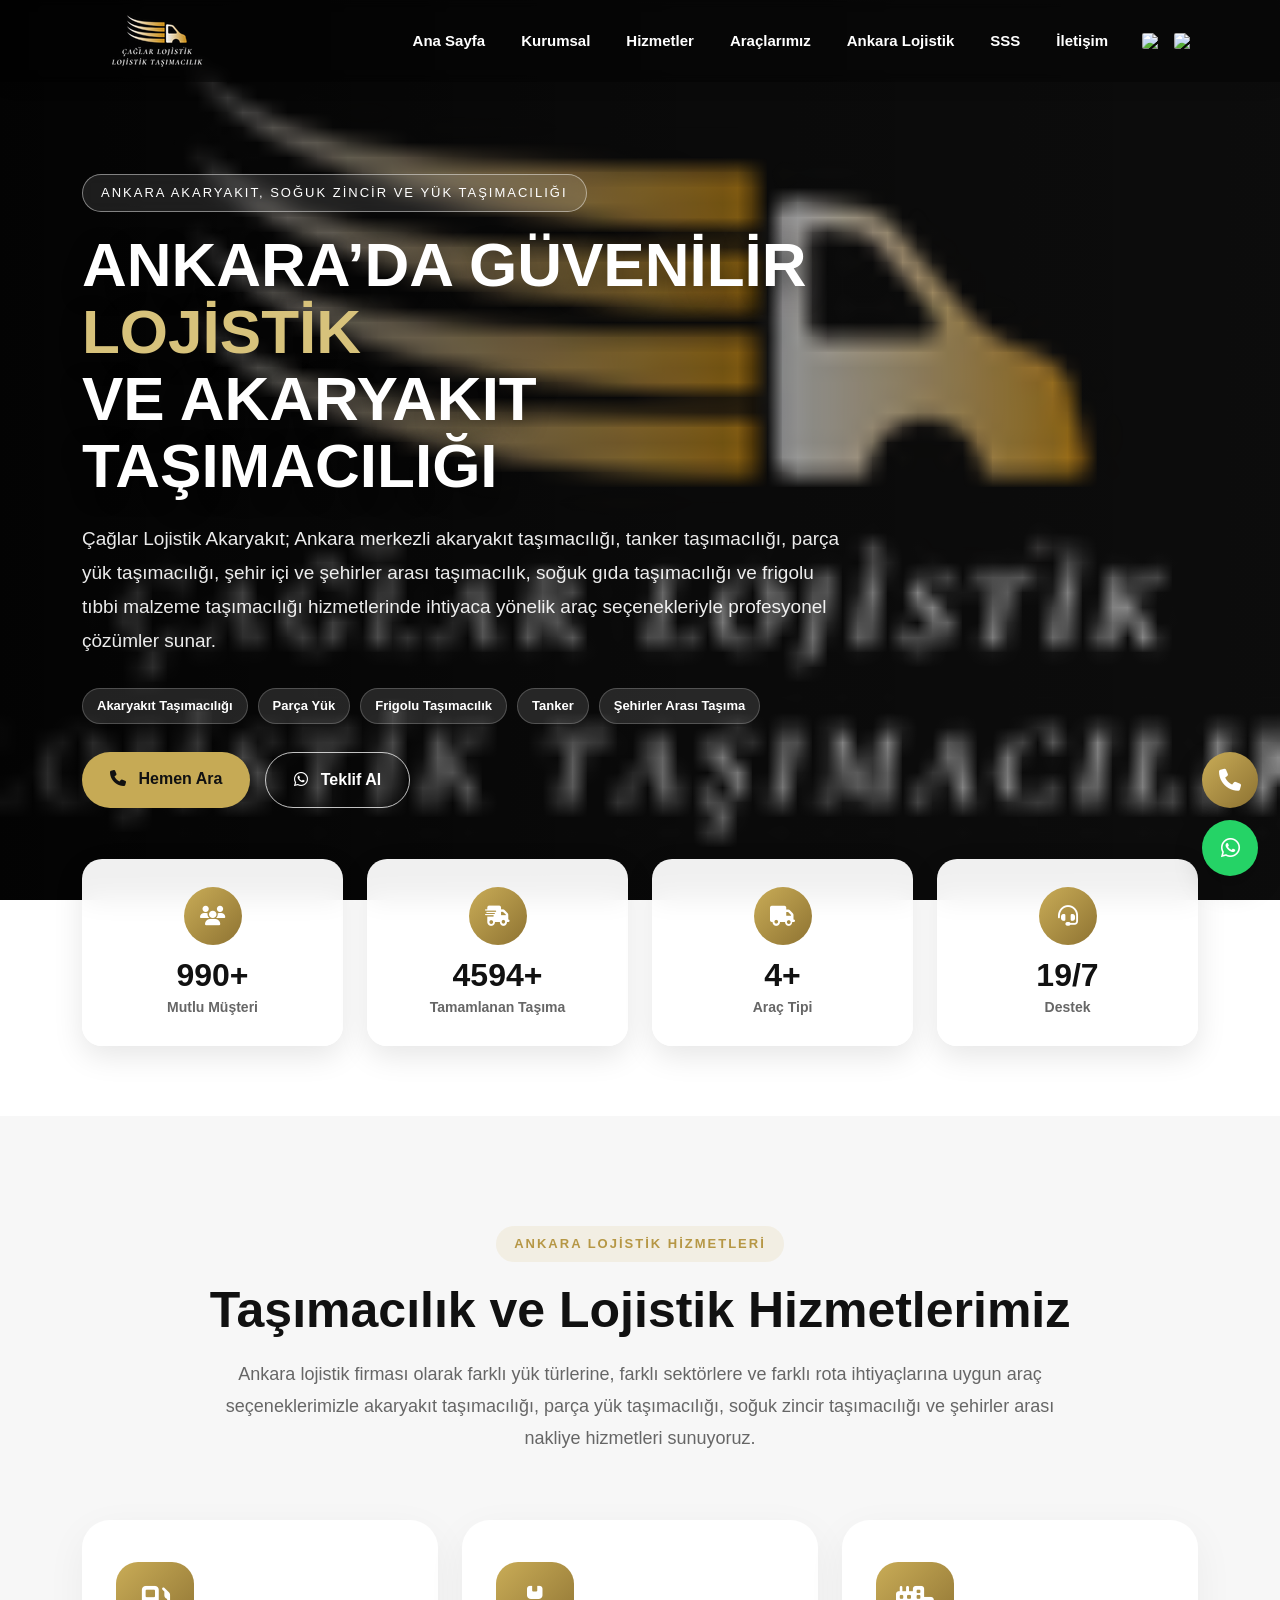
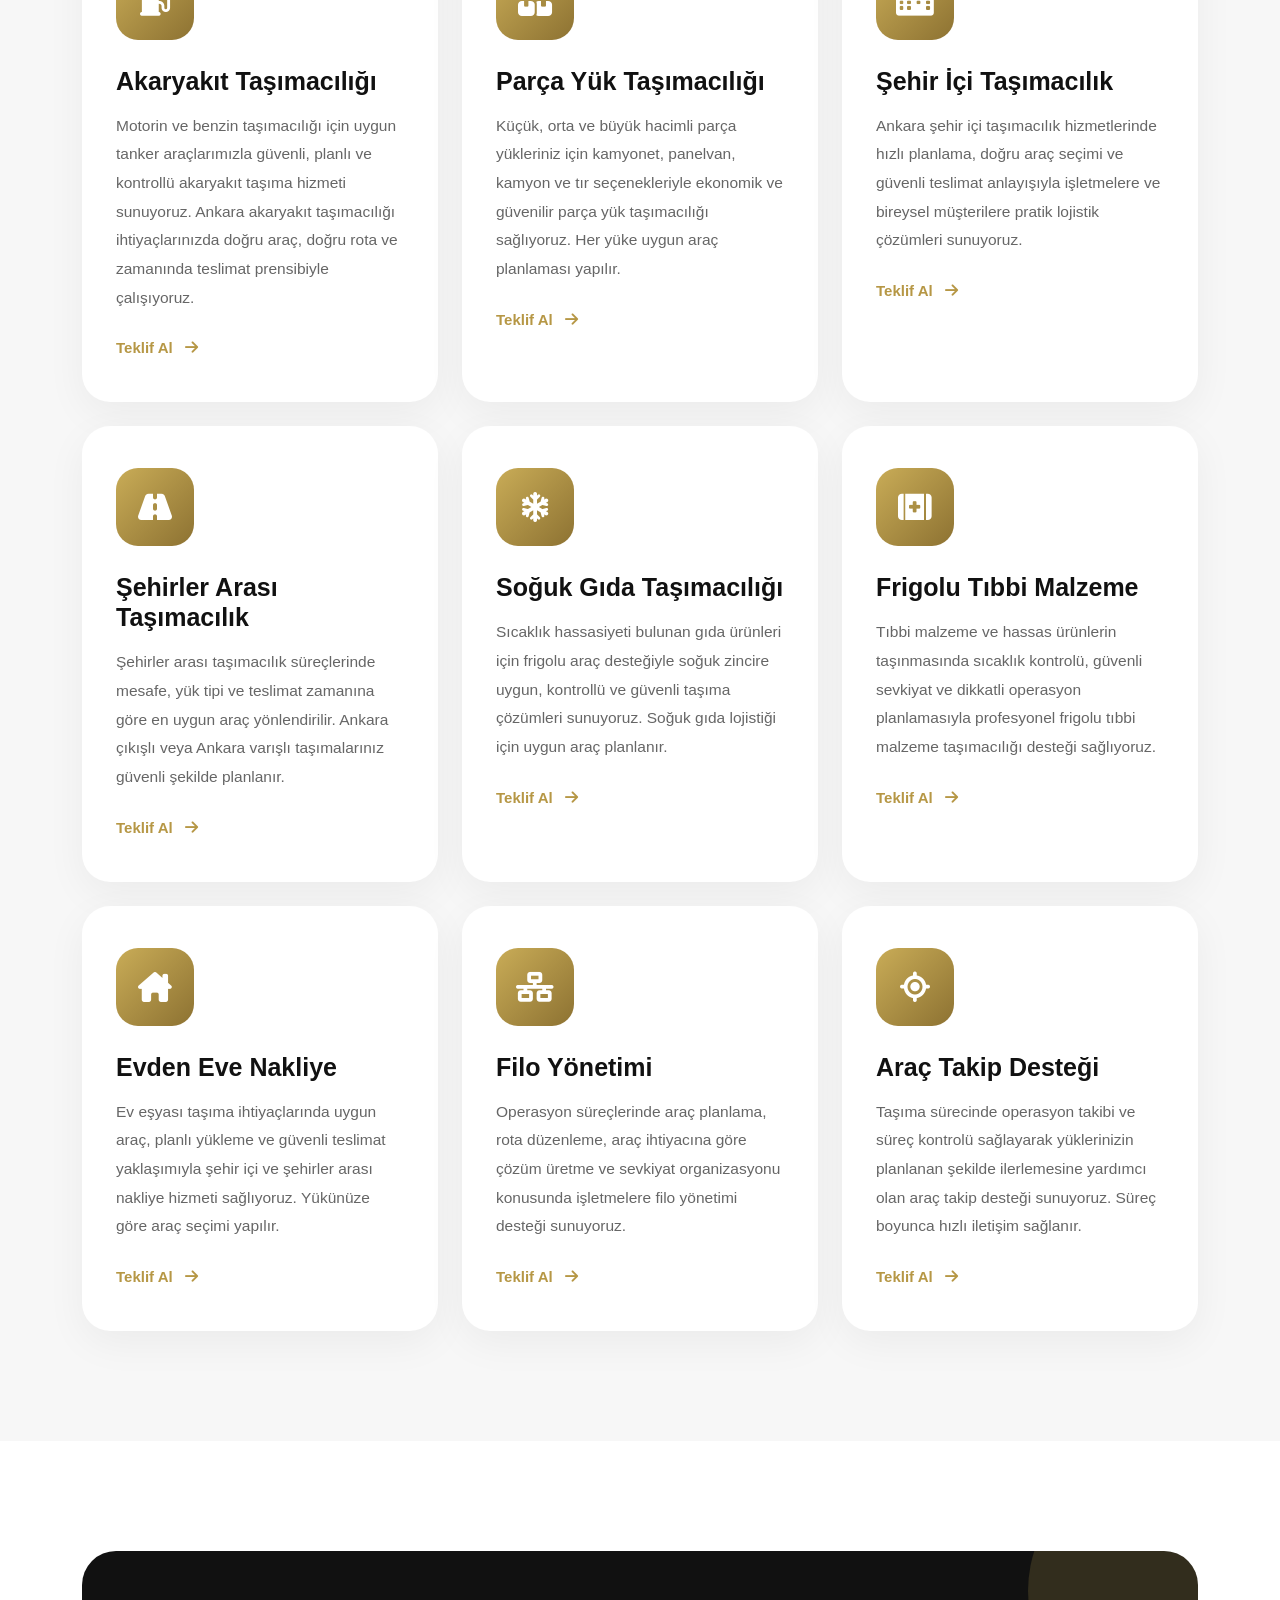
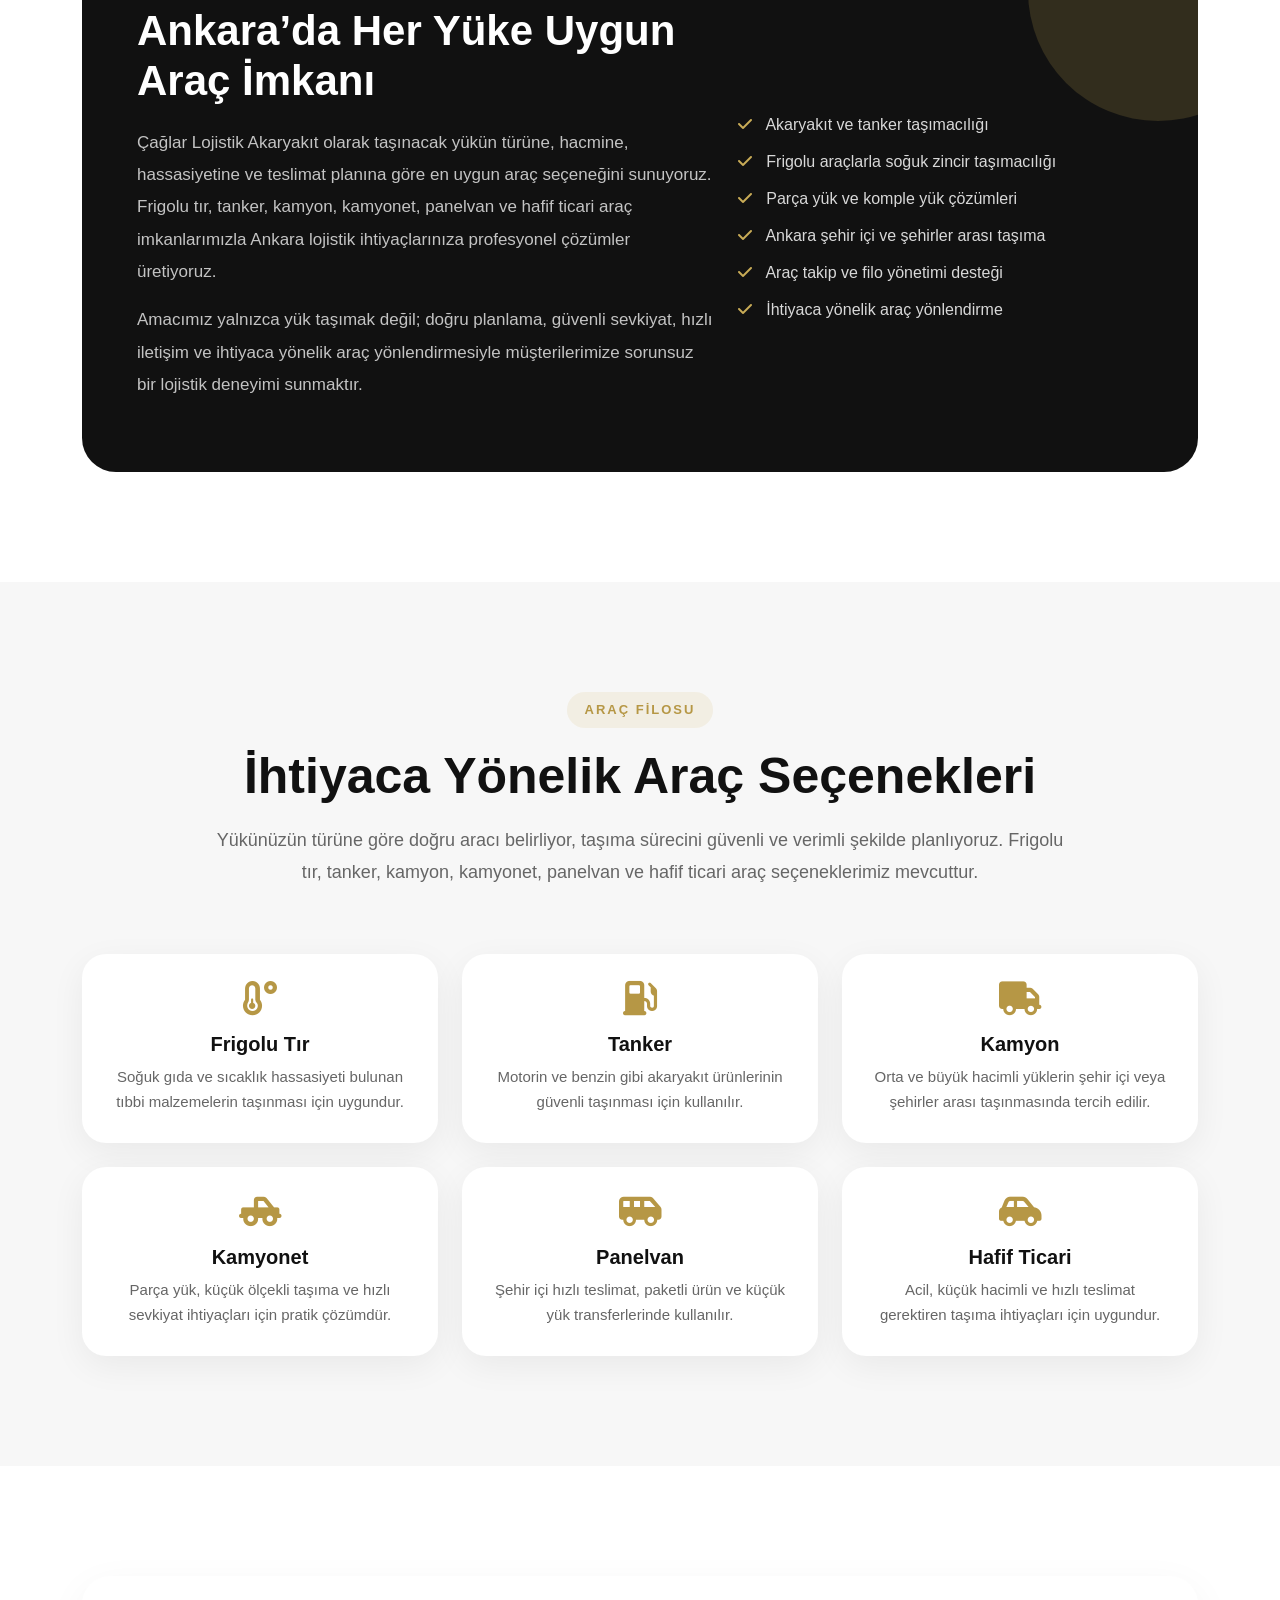
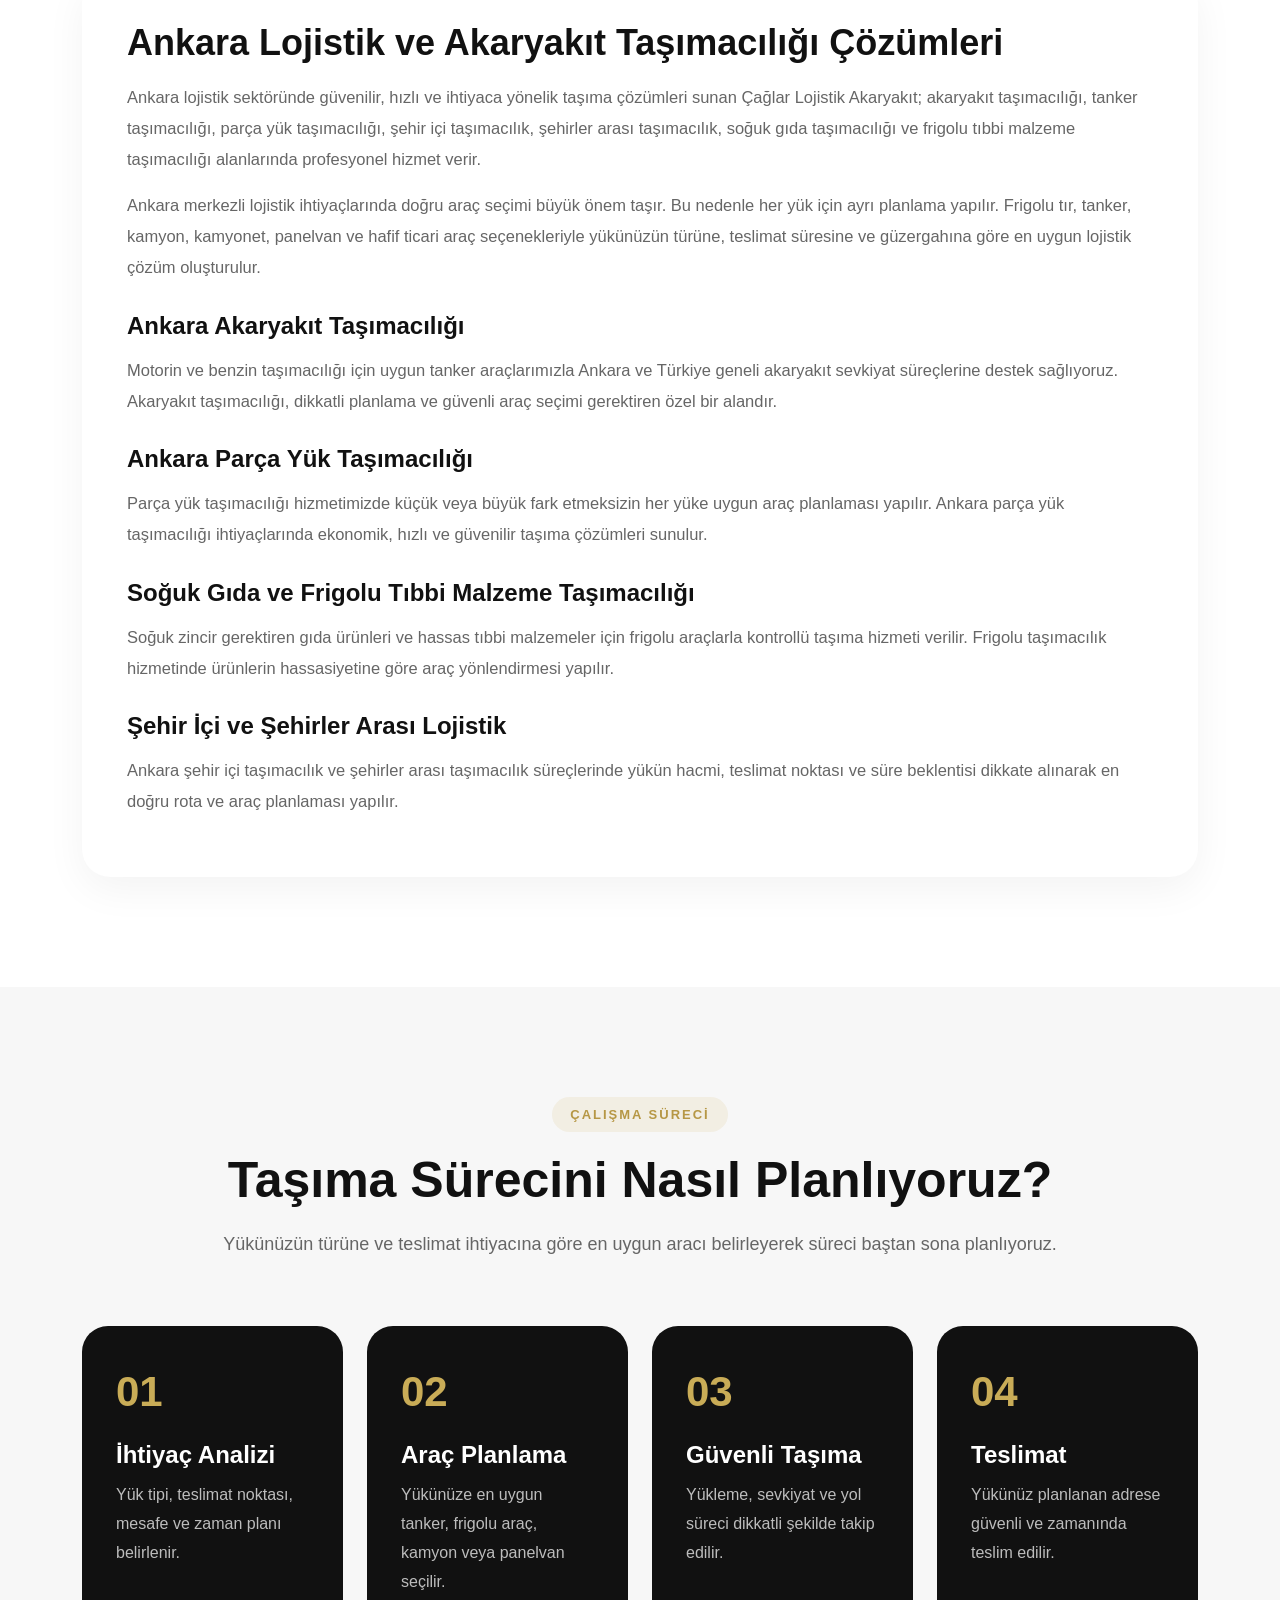
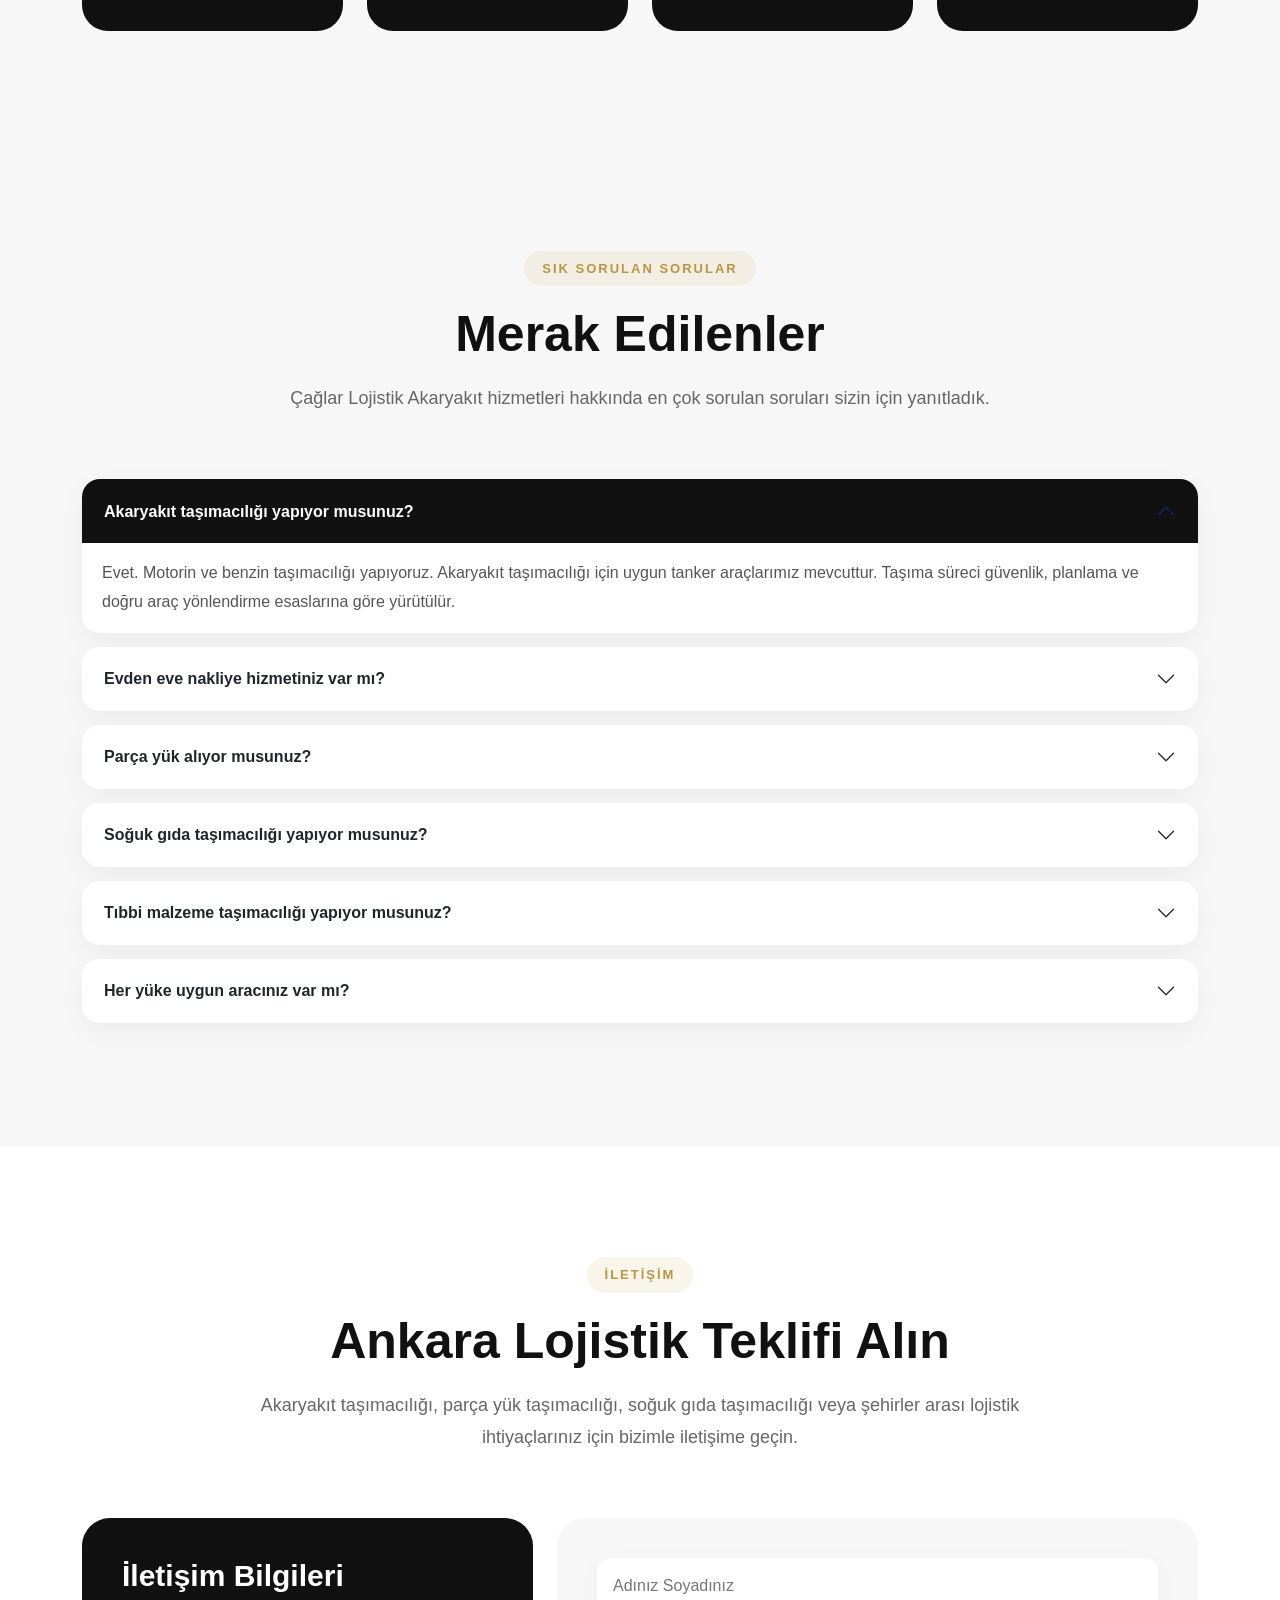
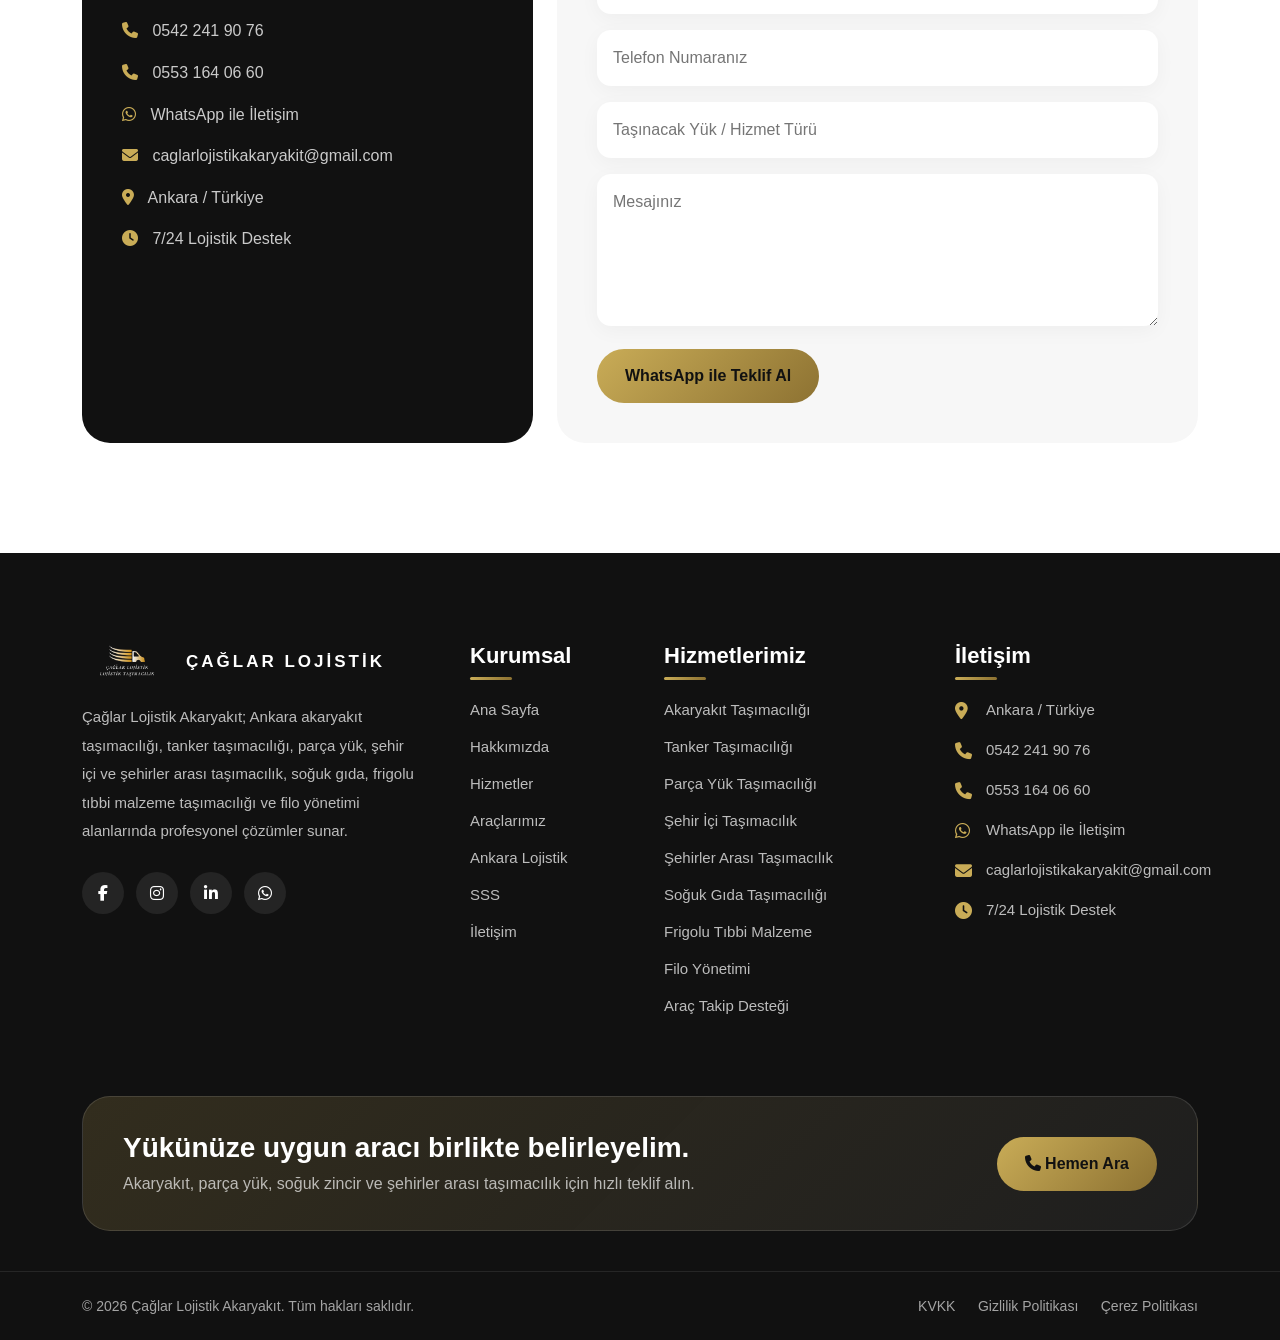
==== commit d3ca6119: "ads" ====
--- a/index.html
+++ b/index.html
@@ -2,27 +2,137 @@
 <html lang="tr">
 
 <head>
-  <meta charset="UTF-8" />
-  <meta name="viewport" content="width=device-width, initial-scale=1.0" />
-  <title>Lojistik Taşımacılık</title>
+  <meta charset="UTF-8">
+
+  <meta name="viewport" content="width=device-width, initial-scale=1.0">
+
+  <title>Çağlar Lojistik Akaryakıt | Ankara Akaryakıt Taşımacılığı ve Lojistik</title>
+
+  <meta name="description"
+    content="Çağlar Lojistik Akaryakıt; Ankara merkezli akaryakıt taşımacılığı, tanker taşımacılığı, parça yük, şehir içi ve şehirler arası taşımacılık, soğuk gıda ve frigolu tıbbi malzeme taşımacılığı hizmetleri sunar.">
+
+  <meta name="keywords"
+    content="Ankara lojistik, Ankara akaryakıt taşımacılığı, tanker taşımacılığı Ankara, motorin taşımacılığı, benzin taşımacılığı, parça yük taşımacılığı Ankara, şehir içi taşımacılık Ankara, şehirler arası taşımacılık, soğuk gıda taşımacılığı, frigolu taşımacılık Ankara, tıbbi malzeme taşımacılığı, filo yönetimi, araç takip desteği, Ankara nakliye, Ankara lojistik firması, Çağlar Lojistik Akaryakıt">
+
+  <meta name="author" content="Çağlar Lojistik Akaryakıt">
+  <meta name="robots" content="index, follow">
+  <meta name="language" content="Turkish">
+  <meta name="geo.region" content="TR-06">
+  <meta name="geo.placename" content="Ankara">
+  <meta name="geo.position" content="39.92077;32.85411">
+  <meta name="ICBM" content="39.92077, 32.85411">
+  <meta name="theme-color" content="#111111">
+
+  <link rel="canonical" href="https://senagit.github.io/lojistikankaraa/">
+
+  <meta property="og:type" content="website">
+  <meta property="og:title" content="Çağlar Lojistik Akaryakıt | Ankara Lojistik ve Akaryakıt Taşımacılığı">
+  <meta property="og:description"
+    content="Akaryakıt taşımacılığı, parça yük, şehir içi ve şehirler arası taşımacılık, soğuk gıda ve frigolu tıbbi malzeme taşımacılığı.">
+  <meta property="og:url" content="https://senagit.github.io/lojistikankaraa/">
+  <meta property="og:image" content="https://senagit.github.io/lojistikankaraa/logo.png">
+  <meta property="og:locale" content="tr_TR">
+
+  <meta name="twitter:card" content="summary_large_image">
+  <meta name="twitter:title" content="Çağlar Lojistik Akaryakıt">
+  <meta name="twitter:description"
+    content="Ankara merkezli profesyonel lojistik, akaryakıt ve yük taşımacılığı çözümleri.">
+  <meta name="twitter:image" content="https://senagit.github.io/lojistikankaraa/logo.png">
+
+  <link rel="preconnect" href="https://cdn.jsdelivr.net">
+  <link rel="preconnect" href="https://cdnjs.cloudflare.com">
+  <link rel="preconnect" href="https://code.jquery.com">
+  <link rel="preload" as="image" href="logo.png">
+  <link rel="preload" as="video" href="banner.mp4" type="video/mp4">
+
+  <link rel="icon" href="logo.png" type="image/png">
 
   <link href="https://cdn.jsdelivr.net/npm/bootstrap@5.3.3/dist/css/bootstrap.min.css" rel="stylesheet">
   <link href="https://cdnjs.cloudflare.com/ajax/libs/font-awesome/6.5.2/css/all.min.css" rel="stylesheet">
+
+  <script type="application/ld+json">
+  {
+    "@context": "https://schema.org",
+    "@type": "LocalBusiness",
+    "name": "Çağlar Lojistik Akaryakıt",
+    "image": "https://senagit.github.io/lojistikankaraa/logo.png",
+    "url": "https://senagit.github.io/lojistikankaraa/",
+    "telephone": "+905422419076",
+    "email": "caglarlojistikakaryakit@gmail.com",
+    "address": {
+      "@type": "PostalAddress",
+      "addressLocality": "Ankara",
+      "addressCountry": "TR"
+    },
+    "areaServed": [
+      "Ankara",
+      "Türkiye"
+    ],
+    "priceRange": "$$",
+    "description": "Çağlar Lojistik Akaryakıt; Ankara merkezli akaryakıt taşımacılığı, tanker taşımacılığı, parça yük, şehir içi ve şehirler arası taşımacılık, soğuk gıda taşımacılığı, frigolu tıbbi malzeme taşımacılığı, filo yönetimi ve araç takip desteği hizmetleri sunar.",
+    "sameAs": []
+  }
+  </script>
+
+  <script type="application/ld+json">
+  {
+    "@context": "https://schema.org",
+    "@type": "FAQPage",
+    "mainEntity": [
+      {
+        "@type": "Question",
+        "name": "Akaryakıt taşımacılığı yapıyor musunuz?",
+        "acceptedAnswer": {
+          "@type": "Answer",
+          "text": "Evet. Motorin ve benzin taşımacılığı yapıyoruz. Akaryakıt taşımacılığı için uygun tanker araçlarımız mevcuttur."
+        }
+      },
+      {
+        "@type": "Question",
+        "name": "Parça yük taşımacılığı yapıyor musunuz?",
+        "acceptedAnswer": {
+          "@type": "Answer",
+          "text": "Evet. Küçük, orta ve büyük hacimli parça yükler için kamyonet, panelvan, kamyon ve tır seçenekleriyle taşıma hizmeti sunuyoruz."
+        }
+      },
+      {
+        "@type": "Question",
+        "name": "Soğuk gıda taşımacılığı hizmetiniz var mı?",
+        "acceptedAnswer": {
+          "@type": "Answer",
+          "text": "Evet. Soğuk gıda taşımacılığı için frigolu araç seçenekleriyle kontrollü taşıma hizmeti sağlıyoruz."
+        }
+      },
+      {
+        "@type": "Question",
+        "name": "Tıbbi malzeme taşımacılığı yapıyor musunuz?",
+        "acceptedAnswer": {
+          "@type": "Answer",
+          "text": "Evet. Frigolu tıbbi malzeme taşımacılığı hizmetimiz vardır."
+        }
+      }
+    ]
+  }
+  </script>
 
   <style>
     * {
       margin: 0;
       padding: 0;
-      box-sizing: border-box;
+      box-sizing: border-box
+    }
+
+    html {
+      scroll-behavior: smooth
     }
 
     body {
       font-family: Arial, sans-serif;
       overflow-x: hidden;
       background: #fff;
-    }
-
-    /* HEADER */
+      color: #111
+    }
+
     .main-header {
       position: fixed;
       top: 0;
@@ -30,65 +140,49 @@
       width: 100%;
       height: 82px;
       z-index: 999;
-      backdrop-filter: blur(3px);
-      box-shadow: 0 4px 20px rgba(0, 0, 0, 0.12);
+      backdrop-filter: blur(5px);
+      background: rgba(0, 0, 0, .35);
+      box-shadow: 0 4px 20px rgba(0, 0, 0, .12);
+      transition: .3s
     }
 
     .navbar {
-      height: 82px;
-    }
-
-    .logo-area {
-      display: flex;
-      align-items: center;
-      gap: 12px;
-      text-decoration: none;
-      color: #111;
+      height: 82px
     }
 
     .logo-icon {
-      width: 54px;
-      height: 54px;
-      object-fit: contain;
-    }
-
-    .logo-text {
-      font-size: 15px;
-      font-weight: 800;
-      letter-spacing: 4px;
-      color: #111;
-      text-transform: uppercase;
-      white-space: nowrap;
+      width: 150px;
+      height: auto;
+      object-fit: contain
     }
 
     .nav-link {
-      color: #ffffff !important;
+      color: #fff !important;
       font-weight: 700;
       font-size: 15px;
-      margin: 0 13px;
-      transition: .3s;
+      margin: 0 10px;
+      transition: .3s
     }
 
     .nav-link:hover {
-      color: #8a7b49 !important;
+      color: #c9ac57 !important
     }
 
     .flag {
       width: 24px;
       height: 16px;
       object-fit: cover;
-      margin-left: 9px;
-      border-radius: 2px;
-    }
-
-    /* HERO VIDEO */
+      margin-left: 8px;
+      border-radius: 2px
+    }
+
     .hero-section {
       position: relative;
       width: 100%;
       height: 100vh;
       min-height: 720px;
       overflow: hidden;
-      background: #111;
+      background: #111
     }
 
     .hero-video {
@@ -97,23 +191,21 @@
       width: 100%;
       height: 100%;
       object-fit: cover;
-      z-index: 1;
+      z-index: 1
     }
 
     .hero-overlay {
       position: absolute;
       inset: 0;
-      background:
-        linear-gradient(to bottom, rgba(0, 0, 0, .28), rgba(0, 0, 0, .42)),
-        rgba(255, 255, 255, .08);
-      z-index: 2;
+      background: linear-gradient(to right, rgba(0, 0, 0, .82), rgba(0, 0, 0, .45), rgba(0, 0, 0, .28));
+      z-index: 2
     }
 
     #particles-js {
       position: absolute;
       inset: 0;
       z-index: 3;
-      opacity: .65;
+      opacity: .50
     }
 
     .hero-content {
@@ -123,196 +215,120 @@
       display: flex;
       align-items: center;
       padding-top: 82px;
-      color: #fff;
+      color: #fff
     }
 
     .hero-box {
-      max-width: 760px;
+      max-width: 850px
     }
 
     .hero-subtitle {
       display: inline-block;
       padding: 8px 18px;
-      border: 1px solid rgba(255, 255, 255, .55);
-      background: rgba(255, 255, 255, .12);
+      border: 1px solid rgba(255, 255, 255, .45);
+      background: rgba(255, 255, 255, .10);
       backdrop-filter: blur(8px);
       border-radius: 50px;
-      font-size: 14px;
+      font-size: 13px;
       letter-spacing: 2px;
-      margin-bottom: 18px;
+      margin-bottom: 20px
     }
 
     .hero-title {
-      font-size: 64px;
+      font-size: 62px;
       font-weight: 900;
       line-height: 1.08;
       text-transform: uppercase;
       margin-bottom: 22px;
-      text-shadow: 0 7px 25px rgba(0, 0, 0, .45);
+      text-shadow: 0 7px 25px rgba(0, 0, 0, .45)
     }
 
     .hero-title span {
-      color: #d7c27b;
+      color: #d7c27b
     }
 
     .hero-desc {
       font-size: 19px;
-      line-height: 1.7;
-      max-width: 650px;
+      line-height: 1.8;
+      max-width: 760px;
       color: rgba(255, 255, 255, .92);
-      margin-bottom: 32px;
+      margin-bottom: 30px
+    }
+
+    .hero-keywords {
+      display: flex;
+      flex-wrap: wrap;
+      gap: 10px;
+      margin-bottom: 28px
+    }
+
+    .hero-keywords span {
+      background: rgba(255, 255, 255, .12);
+      border: 1px solid rgba(255, 255, 255, .20);
+      color: #fff;
+      border-radius: 50px;
+      padding: 7px 14px;
+      font-size: 13px;
+      font-weight: 700
     }
 
     .hero-buttons {
       display: flex;
       gap: 15px;
-      flex-wrap: wrap;
-    }
-
-    .btn-gold {
-      background: #c6aa55;
-      color: #111;
+      flex-wrap: wrap
+    }
+
+    .btn-gold,
+    .btn-outline-custom {
       padding: 15px 28px;
       border-radius: 50px;
       font-weight: 800;
       text-decoration: none;
-      transition: .3s;
+      transition: .3s
+    }
+
+    .btn-gold {
+      background: #c6aa55;
+      color: #111
     }
 
     .btn-gold:hover {
       background: #fff;
       color: #111;
-      transform: translateY(-3px);
+      transform: translateY(-3px)
     }
 
     .btn-outline-custom {
       border: 1px solid rgba(255, 255, 255, .75);
-      color: #fff;
-      padding: 15px 28px;
-      border-radius: 50px;
-      font-weight: 800;
-      text-decoration: none;
-      transition: .3s;
+      color: #fff
     }
 
     .btn-outline-custom:hover {
       background: #fff;
       color: #111;
-      transform: translateY(-3px);
-    }
-
-    .scroll-icon {
-      position: absolute;
-      z-index: 5;
-      bottom: 28px;
-      left: 50%;
-      transform: translateX(-50%);
-      width: 28px;
-      height: 46px;
-      border: 3px solid #fff;
-      border-radius: 40px;
-    }
-
-    .scroll-icon::after {
-      content: "";
-      position: absolute;
-      top: 8px;
-      left: 50%;
-      width: 5px;
-      height: 9px;
-      background: #fff;
-      border-radius: 50px;
-      transform: translateX(-50%);
-      animation: scrollAnim 1.4s infinite;
-    }
-
-    .navbar-toggler {
-      color: #fff;
-    }
-
-    @keyframes scrollAnim {
-      0% {
-        top: 8px;
-        opacity: 1;
-      }
-
-      100% {
-        top: 24px;
-        opacity: 0;
-      }
-    }
-
-    @media(max-width: 991px) {
-      .main-header {
-        height: auto;
-      }
-
-      .navbar {
-        height: auto;
-        padding: 14px 0;
-      }
-
-      .navbar-collapse {
-        background: rgb(0 0 0 / 36%);
-        padding: 20px;
-        margin-top: 12px;
-        border-radius: 18px;
-      }
-
-      .hero-title {
-        font-size: 42px;
-      }
-
-      .hero-desc {
-        font-size: 16px;
-      }
-
-      .logo-text {
-        font-size: 12px;
-        letter-spacing: 2px;
-      }
-    }
-
-    @media(max-width: 576px) {
-      .hero-section {
-        min-height: 650px;
-      }
-
-      .hero-title {
-        font-size: 34px;
-      }
-
-      .hero-content {
-        text-align: center;
-      }
-
-      .hero-buttons {
-        justify-content: center;
-      }
-    }
-
-    /* COUNTER */
+      transform: translateY(-3px)
+    }
 
     .counter-section {
       position: relative;
       margin-top: -65px;
       z-index: 10;
-      padding-bottom: 70px;
+      padding-bottom: 70px
     }
 
     .counter-box {
-      background: rgba(255, 255, 255, 0.94);
+      background: rgba(255, 255, 255, .94);
       backdrop-filter: blur(14px);
       border-radius: 20px;
       padding: 28px 18px;
       text-align: center;
-      box-shadow: 0 10px 30px rgba(0, 0, 0, 0.10);
+      box-shadow: 0 10px 30px rgba(0, 0, 0, .10);
       transition: .35s;
-      height: 100%;
+      height: 100%
     }
 
     .counter-box:hover {
-      transform: translateY(-5px);
+      transform: translateY(-5px)
     }
 
     .counter-icon {
@@ -324,12 +340,12 @@
       background: linear-gradient(135deg, #c9ac57, #8e7332);
       display: flex;
       align-items: center;
-      justify-content: center;
+      justify-content: center
     }
 
     .counter-icon i {
       color: #fff;
-      font-size: 20px;
+      font-size: 20px
     }
 
     .counter-box h2 {
@@ -337,43 +353,27 @@
       font-weight: 900;
       color: #111;
       margin-bottom: 6px;
-      line-height: 1;
+      line-height: 1
     }
 
     .counter-box p {
       font-size: 14px;
       color: #666;
       margin: 0;
-      font-weight: 600;
-      letter-spacing: .3px;
-    }
-
-    @media(max-width:991px) {
-
-      .counter-section {
-        margin-top: -30px;
-      }
-
-      .counter-box {
-        padding: 24px 14px;
-      }
-
-      .counter-box h2 {
-        font-size: 28px;
-      }
-
-    }
-
-    /* SERVICES */
-
-    .services-section {
-      position: relative;
-      padding: 120px 0;
-      background: #f7f7f7;
+      font-weight: 600
+    }
+
+    .section-padding {
+      padding: 110px 0
+    }
+
+    .bg-soft {
+      background: #f7f7f7
     }
 
     .section-title {
-      margin-bottom: 70px;
+      text-align: center;
+      margin-bottom: 65px
     }
 
     .section-title span {
@@ -383,35 +383,35 @@
       background: rgba(201, 172, 87, .12);
       color: #b69745;
       font-size: 13px;
-      font-weight: 700;
+      font-weight: 800;
       letter-spacing: 2px;
-      margin-bottom: 18px;
+      margin-bottom: 18px
     }
 
     .section-title h2 {
-      font-size: 52px;
+      font-size: 50px;
       font-weight: 900;
       color: #111;
-      margin-bottom: 18px;
+      margin-bottom: 18px
     }
 
     .section-title p {
-      max-width: 760px;
+      max-width: 850px;
       margin: auto;
       color: #666;
       font-size: 18px;
-      line-height: 1.8;
+      line-height: 1.8
     }
 
     .service-card {
       position: relative;
       background: #fff;
       border-radius: 28px;
-      padding: 45px 38px;
+      padding: 42px 34px;
       overflow: hidden;
       transition: .45s;
       height: 100%;
-      box-shadow: 0 12px 40px rgba(0, 0, 0, .05);
+      box-shadow: 0 12px 40px rgba(0, 0, 0, .05)
     }
 
     .service-card::before {
@@ -419,19 +419,19 @@
       position: absolute;
       top: 0;
       left: 0;
-      width: 0%;
+      width: 0;
       height: 4px;
       background: linear-gradient(90deg, #c9ac57, #8d7232);
-      transition: .4s;
+      transition: .4s
     }
 
     .service-card:hover::before {
-      width: 100%;
+      width: 100%
     }
 
     .service-card:hover {
       transform: translateY(-10px);
-      box-shadow: 0 20px 60px rgba(0, 0, 0, .12);
+      box-shadow: 0 20px 60px rgba(0, 0, 0, .12)
     }
 
     .service-icon {
@@ -442,90 +442,265 @@
       display: flex;
       align-items: center;
       justify-content: center;
-      margin-bottom: 28px;
+      margin-bottom: 26px
     }
 
     .service-icon i {
       color: #fff;
-      font-size: 30px;
+      font-size: 30px
     }
 
     .service-card h3 {
-      font-size: 28px;
-      font-weight: 800;
-      margin-bottom: 18px;
-      color: #111;
+      font-size: 25px;
+      font-weight: 900;
+      margin-bottom: 16px;
+      color: #111
     }
 
     .service-card p {
       color: #666;
-      line-height: 1.9;
-      margin-bottom: 28px;
-      font-size: 16px;
+      line-height: 1.85;
+      margin-bottom: 24px;
+      font-size: 15.5px
     }
 
     .service-card a {
       text-decoration: none;
       color: #b69745;
-      font-weight: 700;
+      font-weight: 800;
+      font-size: 15px
+    }
+
+    .service-card a i {
+      margin-left: 8px
+    }
+
+    .seo-text-box {
+      background: #fff;
+      border-radius: 28px;
+      padding: 45px;
+      box-shadow: 0 12px 40px rgba(0, 0, 0, .05)
+    }
+
+    .seo-text-box h2 {
+      font-size: 36px;
+      font-weight: 900;
+      margin-bottom: 18px;
+      color: #111
+    }
+
+    .seo-text-box h3 {
+      font-size: 24px;
+      font-weight: 900;
+      margin-top: 28px;
+      margin-bottom: 14px;
+      color: #111
+    }
+
+    .seo-text-box p {
+      font-size: 16.5px;
+      line-height: 1.9;
+      color: #666;
+      margin-bottom: 14px
+    }
+
+    .about-box {
+      background: #111;
+      border-radius: 34px;
+      padding: 55px;
+      color: #fff;
+      position: relative;
+      overflow: hidden
+    }
+
+    .about-box::after {
+      content: "";
+      position: absolute;
+      right: -90px;
+      top: -90px;
+      width: 260px;
+      height: 260px;
+      background: rgba(201, 172, 87, .18);
+      border-radius: 50%
+    }
+
+    .about-box h2 {
+      font-size: 42px;
+      font-weight: 900;
+      margin-bottom: 20px
+    }
+
+    .about-box p {
+      color: rgba(255, 255, 255, .75);
+      line-height: 1.9;
+      font-size: 17px
+    }
+
+    .about-list {
+      list-style: none;
+      padding: 0;
+      margin: 25px 0 0
+    }
+
+    .about-list li {
+      margin-bottom: 13px;
+      color: rgba(255, 255, 255, .84)
+    }
+
+    .about-list i {
+      color: #c9ac57;
+      margin-right: 10px
+    }
+
+    .fleet-card {
+      background: #fff;
+      border-radius: 24px;
+      padding: 28px;
+      text-align: center;
+      height: 100%;
+      box-shadow: 0 10px 35px rgba(0, 0, 0, .06);
+      transition: .35s
+    }
+
+    .fleet-card:hover {
+      transform: translateY(-7px)
+    }
+
+    .fleet-card i {
+      font-size: 34px;
+      color: #b69745;
+      margin-bottom: 16px
+    }
+
+    .fleet-card h4 {
+      font-size: 20px;
+      font-weight: 900;
+      margin: 0 0 8px
+    }
+
+    .fleet-card p {
+      color: #666;
+      margin: 0;
       font-size: 15px;
-      transition: .3s;
-    }
-
-    .service-card a i {
-      margin-left: 8px;
-      transition: .3s;
-    }
-
-    .service-card:hover a i {
-      transform: translateX(6px);
-    }
-
-    @media(max-width:991px) {
-
-      .services-section {
-        padding: 90px 0;
-      }
-
-      .section-title h2 {
-        font-size: 38px;
-      }
-
-      .service-card {
-        padding: 35px 28px;
-      }
-
-    }
-
-    /* FOOTER */
+      line-height: 1.7
+    }
+
+    .process-card {
+      background: #111;
+      color: #fff;
+      border-radius: 26px;
+      padding: 34px;
+      height: 100%;
+      position: relative;
+      overflow: hidden
+    }
+
+    .process-no {
+      font-size: 42px;
+      font-weight: 900;
+      color: #c9ac57;
+      margin-bottom: 18px
+    }
+
+    .process-card h4 {
+      font-weight: 900;
+      margin-bottom: 12px
+    }
+
+    .process-card p {
+      color: rgba(255, 255, 255, .72);
+      line-height: 1.8;
+      margin: 0
+    }
+
+    .accordion-item {
+      border: 0;
+      margin-bottom: 14px;
+      border-radius: 18px !important;
+      overflow: hidden;
+      box-shadow: 0 8px 25px rgba(0, 0, 0, .05)
+    }
+
+    .accordion-button {
+      font-weight: 800;
+      padding: 22px;
+      box-shadow: none !important
+    }
+
+    .accordion-button:not(.collapsed) {
+      background: #111;
+      color: #fff
+    }
+
+    .accordion-body {
+      line-height: 1.8;
+      color: #555
+    }
+
+    .contact-card {
+      background: #111;
+      color: #fff;
+      border-radius: 28px;
+      padding: 40px;
+      height: 100%
+    }
+
+    .contact-card h3 {
+      font-size: 30px;
+      font-weight: 900;
+      margin-bottom: 24px
+    }
+
+    .contact-card a,
+    .contact-card span {
+      color: rgba(255, 255, 255, .78);
+      text-decoration: none;
+      display: block;
+      margin-bottom: 16px;
+      line-height: 1.6
+    }
+
+    .contact-card i {
+      color: #c9ac57;
+      margin-right: 10px
+    }
+
+    .contact-form {
+      background: #f7f7f7;
+      border-radius: 28px;
+      padding: 40px
+    }
+
+    .contact-form input,
+    .contact-form textarea {
+      width: 100%;
+      border: 0;
+      outline: none;
+      background: #fff;
+      border-radius: 14px;
+      padding: 16px;
+      margin-bottom: 16px;
+      box-shadow: 0 5px 20px rgba(0, 0, 0, .04)
+    }
+
+    .contact-form button {
+      border: 0;
+      background: linear-gradient(135deg, #c9ac57, #8d7232);
+      padding: 15px 28px;
+      border-radius: 50px;
+      font-weight: 900;
+      color: #111
+    }
 
     .footer-section {
       position: relative;
       background: #111;
       color: #fff;
-      overflow: hidden;
-    }
-
-    .footer-section::before {
-      content: "";
-      position: absolute;
-      inset: 0;
-      background:
-        linear-gradient(rgba(17, 17, 17, .94), rgba(17, 17, 17, .98)),
-        url("assets/img/footer-bg.jpg");
-      background-size: cover;
-      background-position: center;
-      z-index: 1;
-    }
-
-    .footer-top,
-    .footer-bottom {
-      position: relative;
-      z-index: 2;
+      overflow: hidden
     }
 
     .footer-top {
-      padding: 90px 0 40px;
+      padding: 90px 0 40px
     }
 
     .footer-widget h4 {
@@ -533,7 +708,7 @@
       font-weight: 800;
       margin-bottom: 28px;
       color: #fff;
-      position: relative;
+      position: relative
     }
 
     .footer-widget h4::after {
@@ -544,7 +719,7 @@
       width: 42px;
       height: 3px;
       background: linear-gradient(90deg, #c9ac57, #8d7232);
-      border-radius: 20px;
+      border-radius: 20px
     }
 
     .footer-logo {
@@ -553,20 +728,20 @@
       gap: 14px;
       text-decoration: none;
       color: #fff;
-      margin-bottom: 24px;
+      margin-bottom: 24px
     }
 
     .footer-logo img {
-      width: 62px;
-      height: 62px;
-      object-fit: contain;
+      width: 90px;
+      height: auto;
+      object-fit: contain
     }
 
     .footer-logo span {
       font-size: 17px;
       font-weight: 900;
       letter-spacing: 3px;
-      color: #fff;
+      color: #fff
     }
 
     .footer-desc {
@@ -574,12 +749,12 @@
       line-height: 1.9;
       font-size: 15px;
       max-width: 390px;
-      margin-bottom: 26px;
+      margin-bottom: 26px
     }
 
     .footer-social {
       display: flex;
-      gap: 12px;
+      gap: 12px
     }
 
     .footer-social a {
@@ -592,35 +767,35 @@
       align-items: center;
       justify-content: center;
       text-decoration: none;
-      transition: .35s;
+      transition: .35s
     }
 
     .footer-social a:hover {
       background: linear-gradient(135deg, #c9ac57, #8d7232);
-      transform: translateY(-4px);
+      transform: translateY(-4px)
     }
 
     .footer-links,
     .footer-contact {
       list-style: none;
       padding: 0;
-      margin: 0;
+      margin: 0
     }
 
     .footer-links li {
-      margin-bottom: 13px;
+      margin-bottom: 13px
     }
 
     .footer-links a {
       color: rgba(255, 255, 255, .72);
       text-decoration: none;
       font-size: 15px;
-      transition: .3s;
+      transition: .3s
     }
 
     .footer-links a:hover {
       color: #c9ac57;
-      padding-left: 6px;
+      padding-left: 6px
     }
 
     .footer-contact li {
@@ -630,24 +805,19 @@
       margin-bottom: 16px;
       color: rgba(255, 255, 255, .72);
       font-size: 15px;
-      line-height: 1.6;
+      line-height: 1.6
     }
 
     .footer-contact i {
       color: #c9ac57;
       font-size: 17px;
       margin-top: 4px;
-      min-width: 18px;
+      min-width: 18px
     }
 
     .footer-contact a {
       color: rgba(255, 255, 255, .72);
-      text-decoration: none;
-      transition: .3s;
-    }
-
-    .footer-contact a:hover {
-      color: #c9ac57;
+      text-decoration: none
     }
 
     .footer-cta {
@@ -659,414 +829,768 @@
       display: flex;
       align-items: center;
       justify-content: space-between;
-      gap: 25px;
+      gap: 25px
     }
 
     .footer-cta h3 {
       font-size: 28px;
       font-weight: 900;
-      margin-bottom: 8px;
+      margin-bottom: 8px
     }
 
     .footer-cta p {
       margin: 0;
-      color: rgba(255, 255, 255, .68);
+      color: rgba(255, 255, 255, .68)
     }
 
     .footer-cta a {
-      flex-shrink: 0;
       background: linear-gradient(135deg, #c9ac57, #8d7232);
       color: #111;
       text-decoration: none;
       padding: 15px 28px;
       border-radius: 50px;
-      font-weight: 900;
-      transition: .35s;
-    }
-
-    .footer-cta a:hover {
-      background: #fff;
-      transform: translateY(-3px);
-    }
-
-    .footer-cta a i {
-      margin-right: 8px;
+      font-weight: 900
     }
 
     .footer-bottom {
       border-top: 1px solid rgba(255, 255, 255, .09);
-      padding: 22px 0;
+      padding: 22px 0
     }
 
     .footer-bottom-content {
       display: flex;
       align-items: center;
       justify-content: space-between;
-      gap: 15px;
+      gap: 15px
     }
 
     .footer-bottom p {
       margin: 0;
       color: rgba(255, 255, 255, .62);
-      font-size: 14px;
+      font-size: 14px
     }
 
     .footer-bottom a {
       color: rgba(255, 255, 255, .62);
       text-decoration: none;
       margin-left: 18px;
-      font-size: 14px;
-      transition: .3s;
-    }
-
-    .footer-bottom a:hover {
-      color: #c9ac57;
+      font-size: 14px
+    }
+
+    .fixed-contact-buttons {
+      position: fixed;
+      right: 22px;
+      bottom: 24px;
+      z-index: 9999;
+      display: flex;
+      flex-direction: column;
+      gap: 12px
+    }
+
+    .fixed-contact-buttons a {
+      width: 56px;
+      height: 56px;
+      border-radius: 50%;
+      color: #fff;
+      display: flex;
+      align-items: center;
+      justify-content: center;
+      font-size: 22px;
+      text-decoration: none;
+      box-shadow: 0 10px 30px rgba(0, 0, 0, .22);
+      transition: .3s
+    }
+
+    .fixed-contact-buttons a:hover {
+      transform: translateY(-5px)
+    }
+
+    .fixed-call {
+      background: linear-gradient(135deg, #c9ac57, #8d7232)
+    }
+
+    .fixed-whatsapp {
+      background: #25D366
     }
 
     @media(max-width:991px) {
-      .footer-top {
-        padding: 70px 0 35px;
+      .main-header {
+        height: auto
+      }
+
+      .navbar {
+        height: auto;
+        padding: 14px 0
+      }
+
+      .navbar-collapse {
+        background: rgba(0, 0, 0, .88);
+        padding: 20px;
+        margin-top: 12px;
+        border-radius: 18px
+      }
+
+      .hero-title {
+        font-size: 42px
+      }
+
+      .hero-desc {
+        font-size: 16px
+      }
+
+      .section-padding {
+        padding: 85px 0
+      }
+
+      .section-title h2 {
+        font-size: 38px
       }
 
       .footer-cta {
         flex-direction: column;
         align-items: flex-start;
-        padding: 28px;
+        padding: 28px
       }
 
       .footer-bottom-content {
         flex-direction: column;
-        text-align: center;
+        text-align: center
       }
 
       .footer-bottom a {
-        margin: 0 8px;
+        margin: 0 8px
       }
     }
 
     @media(max-width:576px) {
-      .footer-logo span {
-        font-size: 14px;
-        letter-spacing: 2px;
-      }
-
-      .footer-cta h3 {
-        font-size: 22px;
+      .logo-icon {
+        width: 115px
+      }
+
+      .hero-section {
+        min-height: 700px
+      }
+
+      .hero-title {
+        font-size: 34px
+      }
+
+      .hero-content {
+        text-align: center
+      }
+
+      .hero-buttons,
+      .hero-keywords {
+        justify-content: center
+      }
+
+      .counter-section {
+        margin-top: -30px
+      }
+
+      .about-box,
+      .seo-text-box {
+        padding: 32px 24px
+      }
+
+      .about-box h2,
+      .seo-text-box h2 {
+        font-size: 30px
+      }
+
+      .fixed-contact-buttons {
+        right: 15px;
+        bottom: 18px
       }
     }
   </style>
 </head>
 
 <body>
+
   <header class="main-header">
     <nav class="navbar navbar-expand-lg">
       <div class="container">
-        <a href="#" class="logo-area">
-          <img style="width: 150px;" src="logo.png" class="logo-icon" alt="Lojistik Logo">
+        <a href="#" class="logo-area" aria-label="Çağlar Lojistik Akaryakıt Ana Sayfa">
+          <img src="logo.png" class="logo-icon" alt="Çağlar Lojistik Akaryakıt Ankara Lojistik Firması Logo">
         </a>
-        <button class="navbar-toggler border-0" type="button" data-bs-toggle="collapse" data-bs-target="#mainMenu">
-          <i class="fa-solid fa-bars fs-2"></i>
+
+        <button class="navbar-toggler border-0" type="button" data-bs-toggle="collapse" data-bs-target="#mainMenu"
+          aria-label="Menüyü Aç">
+          <i class="fa-solid fa-bars fs-2 text-white"></i>
         </button>
+
         <div class="collapse navbar-collapse justify-content-end" id="mainMenu">
           <ul class="navbar-nav align-items-lg-center">
             <li class="nav-item"><a class="nav-link" href="#">Ana Sayfa</a></li>
-            <li class="nav-item"><a class="nav-link" href="#">Kurumsal</a></li>
-            <li class="nav-item"><a class="nav-link" href="#">Hizmetlerimiz</a></li>
-            <li class="nav-item"><a class="nav-link" href="#">Kariyer</a></li>
-            <li class="nav-item"><a class="nav-link" href="#">Galeri</a></li>
-            <li class="nav-item"><a class="nav-link" href="#">İletişim</a></li>
+            <li class="nav-item"><a class="nav-link" href="#kurumsal">Kurumsal</a></li>
+            <li class="nav-item"><a class="nav-link" href="#hizmetler">Hizmetler</a></li>
+            <li class="nav-item"><a class="nav-link" href="#filo">Araçlarımız</a></li>
+            <li class="nav-item"><a class="nav-link" href="#seo">Ankara Lojistik</a></li>
+            <li class="nav-item"><a class="nav-link" href="#sss">SSS</a></li>
+            <li class="nav-item"><a class="nav-link" href="#iletisim">İletişim</a></li>
             <li class="nav-item d-flex align-items-center ms-lg-2">
-              <img src="https://flagcdn.com/w40/tr.png" class="flag" alt="TR">
-              <img src="https://flagcdn.com/w40/gb.png" class="flag" alt="EN">
+              <img src="https://flagcdn.com/w40/tr.png" class="flag" alt="Türkçe">
+              <img src="https://flagcdn.com/w40/gb.png" class="flag" alt="English">
             </li>
           </ul>
         </div>
       </div>
     </nav>
   </header>
-  <section class="hero-section">
-    <video class="hero-video" autoplay muted loop playsinline>
-      <source src="banner.mp4" type="video/mp4">
-    </video>
-    <div class="hero-overlay"></div>
-    <div id="particles-js"></div>
-    <div class="container hero-content">
-      <div class="hero-box">
-        <div class="hero-subtitle">ULUSAL VE ULUSLARARASI TAŞIMACILIK</div>
-        <h1 class="hero-title">
-          Güvenilir <span>Lojistik</span><br>
-          Çözümleri
-        </h1>
-        <p class="hero-desc">
-          Karayolu, denizyolu ve proje taşımacılığında profesyonel çözümler sunuyor;
-          yüklerinizi zamanında, güvenli ve planlı şekilde teslim ediyoruz.
-        </p>
-        <div class="hero-buttons">
-          <a href="tel:+905000000000" class="btn-gold">
-            <i class="fa-solid fa-phone me-2"></i> Hemen Ara
-          </a>
-          <a href="#iletisim" class="btn-outline-custom">
-            <i class="fa-solid fa-paper-plane me-2"></i> Teklif Al
-          </a>
+
+  <main>
+
+    <section class="hero-section">
+      <video class="hero-video" autoplay muted loop playsinline poster="logo.png">
+        <source src="banner.mp4" type="video/mp4">
+      </video>
+
+      <div class="hero-overlay"></div>
+      <div id="particles-js"></div>
+
+      <div class="container hero-content">
+        <div class="hero-box">
+          <div class="hero-subtitle">ANKARA AKARYAKIT, SOĞUK ZİNCİR VE YÜK TAŞIMACILIĞI</div>
+
+          <h1 class="hero-title">
+            Ankara’da Güvenilir <span>Lojistik</span><br>
+            ve Akaryakıt Taşımacılığı
+          </h1>
+
+          <p class="hero-desc">
+            Çağlar Lojistik Akaryakıt; Ankara merkezli akaryakıt taşımacılığı, tanker taşımacılığı, parça yük
+            taşımacılığı, şehir içi ve şehirler arası taşımacılık, soğuk gıda taşımacılığı ve frigolu tıbbi malzeme
+            taşımacılığı hizmetlerinde ihtiyaca yönelik araç seçenekleriyle profesyonel çözümler sunar.
+          </p>
+
+          <div class="hero-keywords">
+            <span>Akaryakıt Taşımacılığı</span>
+            <span>Parça Yük</span>
+            <span>Frigolu Taşımacılık</span>
+            <span>Tanker</span>
+            <span>Şehirler Arası Taşıma</span>
+          </div>
+
+          <div class="hero-buttons">
+            <a href="tel:+905422419076" class="btn-gold">
+              <i class="fa-solid fa-phone me-2"></i> Hemen Ara
+            </a>
+
+            <a href="https://wa.me/905531640660?text=Merhaba,%20lojistik%20hizmeti%20için%20teklif%20almak%20istiyorum."
+              target="_blank" class="btn-outline-custom" rel="noopener">
+              <i class="fa-brands fa-whatsapp me-2"></i> Teklif Al
+            </a>
+          </div>
         </div>
       </div>
-    </div>
-    <div class="scroll-icon"></div>
-  </section>
-  <!-- COUNTER SECTION -->
-  <section class="counter-section">
-    <div class="container">
-      <div class="row g-4">
-        <div class="col-lg-3 col-md-6">
-          <div class="counter-box">
-            <div class="counter-icon">
-              <i class="fa-solid fa-users"></i>
-            </div>
-            <h2>
-              <span class="counter" data-count="1250">0</span>+
+    </section>
+
+    <section class="counter-section" aria-label="Çağlar Lojistik istatistikleri">
+      <div class="container">
+        <div class="row g-4">
+
+          <div class="col-lg-3 col-md-6">
+            <div class="counter-box">
+              <div class="counter-icon"><i class="fa-solid fa-users"></i></div>
+              <h2><span class="counter" data-count="1250">0</span>+</h2>
+              <p>Mutlu Müşteri</p>
+            </div>
+          </div>
+
+          <div class="col-lg-3 col-md-6">
+            <div class="counter-box">
+              <div class="counter-icon"><i class="fa-solid fa-truck-fast"></i></div>
+              <h2><span class="counter" data-count="5800">0</span>+</h2>
+              <p>Tamamlanan Taşıma</p>
+            </div>
+          </div>
+
+          <div class="col-lg-3 col-md-6">
+            <div class="counter-box">
+              <div class="counter-icon"><i class="fa-solid fa-truck"></i></div>
+              <h2><span class="counter" data-count="6">0</span>+</h2>
+              <p>Araç Tipi</p>
+            </div>
+          </div>
+
+          <div class="col-lg-3 col-md-6">
+            <div class="counter-box">
+              <div class="counter-icon"><i class="fa-solid fa-headset"></i></div>
+              <h2><span class="counter" data-count="24">0</span>/7</h2>
+              <p>Destek</p>
+            </div>
+          </div>
+
+        </div>
+      </div>
+    </section>
+
+    <section class="section-padding bg-soft" id="hizmetler">
+      <div class="container">
+        <div class="section-title">
+          <span>ANKARA LOJİSTİK HİZMETLERİ</span>
+          <h2>Taşımacılık ve Lojistik Hizmetlerimiz</h2>
+          <p>
+            Ankara lojistik firması olarak farklı yük türlerine, farklı sektörlere ve farklı rota ihtiyaçlarına uygun
+            araç seçeneklerimizle akaryakıt taşımacılığı, parça yük taşımacılığı, soğuk zincir taşımacılığı ve şehirler
+            arası nakliye hizmetleri sunuyoruz.
+          </p>
+        </div>
+
+        <div class="row g-4">
+
+          <div class="col-lg-4 col-md-6">
+            <article class="service-card">
+              <div class="service-icon"><i class="fa-solid fa-gas-pump"></i></div>
+              <h3>Akaryakıt Taşımacılığı</h3>
+              <p>Motorin ve benzin taşımacılığı için uygun tanker araçlarımızla güvenli, planlı ve kontrollü akaryakıt
+                taşıma hizmeti sunuyoruz. Ankara akaryakıt taşımacılığı ihtiyaçlarınızda doğru araç, doğru rota ve
+                zamanında teslimat prensibiyle çalışıyoruz.</p>
+              <a href="#iletisim">Teklif Al <i class="fa-solid fa-arrow-right"></i></a>
+            </article>
+          </div>
+
+          <div class="col-lg-4 col-md-6">
+            <article class="service-card">
+              <div class="service-icon"><i class="fa-solid fa-boxes-stacked"></i></div>
+              <h3>Parça Yük Taşımacılığı</h3>
+              <p>Küçük, orta ve büyük hacimli parça yükleriniz için kamyonet, panelvan, kamyon ve tır seçenekleriyle
+                ekonomik ve güvenilir parça yük taşımacılığı sağlıyoruz. Her yüke uygun araç planlaması yapılır.</p>
+              <a href="#iletisim">Teklif Al <i class="fa-solid fa-arrow-right"></i></a>
+            </article>
+          </div>
+
+          <div class="col-lg-4 col-md-6">
+            <article class="service-card">
+              <div class="service-icon"><i class="fa-solid fa-city"></i></div>
+              <h3>Şehir İçi Taşımacılık</h3>
+              <p>Ankara şehir içi taşımacılık hizmetlerinde hızlı planlama, doğru araç seçimi ve güvenli teslimat
+                anlayışıyla işletmelere ve bireysel müşterilere pratik lojistik çözümleri sunuyoruz.</p>
+              <a href="#iletisim">Teklif Al <i class="fa-solid fa-arrow-right"></i></a>
+            </article>
+          </div>
+
+          <div class="col-lg-4 col-md-6">
+            <article class="service-card">
+              <div class="service-icon"><i class="fa-solid fa-road"></i></div>
+              <h3>Şehirler Arası Taşımacılık</h3>
+              <p>Şehirler arası taşımacılık süreçlerinde mesafe, yük tipi ve teslimat zamanına göre en uygun araç
+                yönlendirilir. Ankara çıkışlı veya Ankara varışlı taşımalarınız güvenli şekilde planlanır.</p>
+              <a href="#iletisim">Teklif Al <i class="fa-solid fa-arrow-right"></i></a>
+            </article>
+          </div>
+
+          <div class="col-lg-4 col-md-6">
+            <article class="service-card">
+              <div class="service-icon"><i class="fa-solid fa-snowflake"></i></div>
+              <h3>Soğuk Gıda Taşımacılığı</h3>
+              <p>Sıcaklık hassasiyeti bulunan gıda ürünleri için frigolu araç desteğiyle soğuk zincire uygun, kontrollü
+                ve güvenli taşıma çözümleri sunuyoruz. Soğuk gıda lojistiği için uygun araç planlanır.</p>
+              <a href="#iletisim">Teklif Al <i class="fa-solid fa-arrow-right"></i></a>
+            </article>
+          </div>
+
+          <div class="col-lg-4 col-md-6">
+            <article class="service-card">
+              <div class="service-icon"><i class="fa-solid fa-kit-medical"></i></div>
+              <h3>Frigolu Tıbbi Malzeme</h3>
+              <p>Tıbbi malzeme ve hassas ürünlerin taşınmasında sıcaklık kontrolü, güvenli sevkiyat ve dikkatli
+                operasyon planlamasıyla profesyonel frigolu tıbbi malzeme taşımacılığı desteği sağlıyoruz.</p>
+              <a href="#iletisim">Teklif Al <i class="fa-solid fa-arrow-right"></i></a>
+            </article>
+          </div>
+
+          <div class="col-lg-4 col-md-6">
+            <article class="service-card">
+              <div class="service-icon"><i class="fa-solid fa-house-chimney"></i></div>
+              <h3>Evden Eve Nakliye</h3>
+              <p>Ev eşyası taşıma ihtiyaçlarında uygun araç, planlı yükleme ve güvenli teslimat yaklaşımıyla şehir içi
+                ve şehirler arası nakliye hizmeti sağlıyoruz. Yükünüze göre araç seçimi yapılır.</p>
+              <a href="#iletisim">Teklif Al <i class="fa-solid fa-arrow-right"></i></a>
+            </article>
+          </div>
+
+          <div class="col-lg-4 col-md-6">
+            <article class="service-card">
+              <div class="service-icon"><i class="fa-solid fa-network-wired"></i></div>
+              <h3>Filo Yönetimi</h3>
+              <p>Operasyon süreçlerinde araç planlama, rota düzenleme, araç ihtiyacına göre çözüm üretme ve sevkiyat
+                organizasyonu konusunda işletmelere filo yönetimi desteği sunuyoruz.</p>
+              <a href="#iletisim">Teklif Al <i class="fa-solid fa-arrow-right"></i></a>
+            </article>
+          </div>
+
+          <div class="col-lg-4 col-md-6">
+            <article class="service-card">
+              <div class="service-icon"><i class="fa-solid fa-location-crosshairs"></i></div>
+              <h3>Araç Takip Desteği</h3>
+              <p>Taşıma sürecinde operasyon takibi ve süreç kontrolü sağlayarak yüklerinizin planlanan şekilde
+                ilerlemesine yardımcı olan araç takip desteği sunuyoruz. Süreç boyunca hızlı iletişim sağlanır.</p>
+              <a href="#iletisim">Teklif Al <i class="fa-solid fa-arrow-right"></i></a>
+            </article>
+          </div>
+
+        </div>
+      </div>
+    </section>
+
+    <section class="section-padding" id="kurumsal">
+      <div class="container">
+        <div class="about-box">
+          <div class="row align-items-center g-4">
+            <div class="col-lg-7">
+              <h2>Ankara’da Her Yüke Uygun Araç İmkanı</h2>
+              <p>
+                Çağlar Lojistik Akaryakıt olarak taşınacak yükün türüne, hacmine, hassasiyetine ve teslimat planına göre
+                en uygun araç seçeneğini sunuyoruz. Frigolu tır, tanker, kamyon, kamyonet, panelvan ve hafif ticari araç
+                imkanlarımızla Ankara lojistik ihtiyaçlarınıza profesyonel çözümler üretiyoruz.
+              </p>
+              <p>
+                Amacımız yalnızca yük taşımak değil; doğru planlama, güvenli sevkiyat, hızlı iletişim ve ihtiyaca
+                yönelik araç yönlendirmesiyle müşterilerimize sorunsuz bir lojistik deneyimi sunmaktır.
+              </p>
+            </div>
+
+            <div class="col-lg-5">
+              <ul class="about-list">
+                <li><i class="fa-solid fa-check"></i> Akaryakıt ve tanker taşımacılığı</li>
+                <li><i class="fa-solid fa-check"></i> Frigolu araçlarla soğuk zincir taşımacılığı</li>
+                <li><i class="fa-solid fa-check"></i> Parça yük ve komple yük çözümleri</li>
+                <li><i class="fa-solid fa-check"></i> Ankara şehir içi ve şehirler arası taşıma</li>
+                <li><i class="fa-solid fa-check"></i> Araç takip ve filo yönetimi desteği</li>
+                <li><i class="fa-solid fa-check"></i> İhtiyaca yönelik araç yönlendirme</li>
+              </ul>
+            </div>
+          </div>
+        </div>
+      </div>
+    </section>
+
+    <section class="section-padding bg-soft" id="filo">
+      <div class="container">
+        <div class="section-title">
+          <span>ARAÇ FİLOSU</span>
+          <h2>İhtiyaca Yönelik Araç Seçenekleri</h2>
+          <p>
+            Yükünüzün türüne göre doğru aracı belirliyor, taşıma sürecini güvenli ve verimli şekilde planlıyoruz.
+            Frigolu tır, tanker, kamyon, kamyonet, panelvan ve hafif ticari araç seçeneklerimiz mevcuttur.
+          </p>
+        </div>
+
+        <div class="row g-4">
+          <div class="col-lg-4 col-md-6">
+            <div class="fleet-card">
+              <i class="fa-solid fa-temperature-low"></i>
+              <h4>Frigolu Tır</h4>
+              <p>Soğuk gıda ve sıcaklık hassasiyeti bulunan tıbbi malzemelerin taşınması için uygundur.</p>
+            </div>
+          </div>
+
+          <div class="col-lg-4 col-md-6">
+            <div class="fleet-card">
+              <i class="fa-solid fa-gas-pump"></i>
+              <h4>Tanker</h4>
+              <p>Motorin ve benzin gibi akaryakıt ürünlerinin güvenli taşınması için kullanılır.</p>
+            </div>
+          </div>
+
+          <div class="col-lg-4 col-md-6">
+            <div class="fleet-card">
+              <i class="fa-solid fa-truck"></i>
+              <h4>Kamyon</h4>
+              <p>Orta ve büyük hacimli yüklerin şehir içi veya şehirler arası taşınmasında tercih edilir.</p>
+            </div>
+          </div>
+
+          <div class="col-lg-4 col-md-6">
+            <div class="fleet-card">
+              <i class="fa-solid fa-truck-pickup"></i>
+              <h4>Kamyonet</h4>
+              <p>Parça yük, küçük ölçekli taşıma ve hızlı sevkiyat ihtiyaçları için pratik çözümdür.</p>
+            </div>
+          </div>
+
+          <div class="col-lg-4 col-md-6">
+            <div class="fleet-card">
+              <i class="fa-solid fa-van-shuttle"></i>
+              <h4>Panelvan</h4>
+              <p>Şehir içi hızlı teslimat, paketli ürün ve küçük yük transferlerinde kullanılır.</p>
+            </div>
+          </div>
+
+          <div class="col-lg-4 col-md-6">
+            <div class="fleet-card">
+              <i class="fa-solid fa-car-side"></i>
+              <h4>Hafif Ticari</h4>
+              <p>Acil, küçük hacimli ve hızlı teslimat gerektiren taşıma ihtiyaçları için uygundur.</p>
+            </div>
+          </div>
+        </div>
+      </div>
+    </section>
+
+    <section class="section-padding" id="seo">
+      <div class="container">
+        <div class="seo-text-box">
+          <h2>Ankara Lojistik ve Akaryakıt Taşımacılığı Çözümleri</h2>
+
+          <p>
+            Ankara lojistik sektöründe güvenilir, hızlı ve ihtiyaca yönelik taşıma çözümleri sunan Çağlar Lojistik
+            Akaryakıt; akaryakıt taşımacılığı, tanker taşımacılığı, parça yük taşımacılığı, şehir içi taşımacılık,
+            şehirler arası taşımacılık, soğuk gıda taşımacılığı ve frigolu tıbbi malzeme taşımacılığı alanlarında
+            profesyonel hizmet verir.
+          </p>
+
+          <p>
+            Ankara merkezli lojistik ihtiyaçlarında doğru araç seçimi büyük önem taşır. Bu nedenle her yük için ayrı
+            planlama yapılır. Frigolu tır, tanker, kamyon, kamyonet, panelvan ve hafif ticari araç seçenekleriyle
+            yükünüzün türüne, teslimat süresine ve güzergahına göre en uygun lojistik çözüm oluşturulur.
+          </p>
+
+          <h3>Ankara Akaryakıt Taşımacılığı</h3>
+          <p>
+            Motorin ve benzin taşımacılığı için uygun tanker araçlarımızla Ankara ve Türkiye geneli akaryakıt sevkiyat
+            süreçlerine destek sağlıyoruz. Akaryakıt taşımacılığı, dikkatli planlama ve güvenli araç seçimi gerektiren
+            özel bir alandır.
+          </p>
+
+          <h3>Ankara Parça Yük Taşımacılığı</h3>
+          <p>
+            Parça yük taşımacılığı hizmetimizde küçük veya büyük fark etmeksizin her yüke uygun araç planlaması yapılır.
+            Ankara parça yük taşımacılığı ihtiyaçlarında ekonomik, hızlı ve güvenilir taşıma çözümleri sunulur.
+          </p>
+
+          <h3>Soğuk Gıda ve Frigolu Tıbbi Malzeme Taşımacılığı</h3>
+          <p>
+            Soğuk zincir gerektiren gıda ürünleri ve hassas tıbbi malzemeler için frigolu araçlarla kontrollü taşıma
+            hizmeti verilir. Frigolu taşımacılık hizmetinde ürünlerin hassasiyetine göre araç yönlendirmesi yapılır.
+          </p>
+
+          <h3>Şehir İçi ve Şehirler Arası Lojistik</h3>
+          <p>
+            Ankara şehir içi taşımacılık ve şehirler arası taşımacılık süreçlerinde yükün hacmi, teslimat noktası ve
+            süre beklentisi dikkate alınarak en doğru rota ve araç planlaması yapılır.
+          </p>
+        </div>
+      </div>
+    </section>
+
+    <section class="section-padding bg-soft">
+      <div class="container">
+        <div class="section-title">
+          <span>ÇALIŞMA SÜRECİ</span>
+          <h2>Taşıma Sürecini Nasıl Planlıyoruz?</h2>
+          <p>
+            Yükünüzün türüne ve teslimat ihtiyacına göre en uygun aracı belirleyerek süreci baştan sona planlıyoruz.
+          </p>
+        </div>
+
+        <div class="row g-4">
+          <div class="col-lg-3 col-md-6">
+            <div class="process-card">
+              <div class="process-no">01</div>
+              <h4>İhtiyaç Analizi</h4>
+              <p>Yük tipi, teslimat noktası, mesafe ve zaman planı belirlenir.</p>
+            </div>
+          </div>
+
+          <div class="col-lg-3 col-md-6">
+            <div class="process-card">
+              <div class="process-no">02</div>
+              <h4>Araç Planlama</h4>
+              <p>Yükünüze en uygun tanker, frigolu araç, kamyon veya panelvan seçilir.</p>
+            </div>
+          </div>
+
+          <div class="col-lg-3 col-md-6">
+            <div class="process-card">
+              <div class="process-no">03</div>
+              <h4>Güvenli Taşıma</h4>
+              <p>Yükleme, sevkiyat ve yol süreci dikkatli şekilde takip edilir.</p>
+            </div>
+          </div>
+
+          <div class="col-lg-3 col-md-6">
+            <div class="process-card">
+              <div class="process-no">04</div>
+              <h4>Teslimat</h4>
+              <p>Yükünüz planlanan adrese güvenli ve zamanında teslim edilir.</p>
+            </div>
+          </div>
+        </div>
+      </div>
+    </section>
+
+    <section class="section-padding bg-soft" id="sss">
+      <div class="container">
+        <div class="section-title">
+          <span>SIK SORULAN SORULAR</span>
+          <h2>Merak Edilenler</h2>
+          <p>
+            Çağlar Lojistik Akaryakıt hizmetleri hakkında en çok sorulan soruları sizin için yanıtladık.
+          </p>
+        </div>
+
+        <div class="accordion" id="faqAccordion">
+
+          <div class="accordion-item">
+            <h2 class="accordion-header">
+              <button class="accordion-button" type="button" data-bs-toggle="collapse" data-bs-target="#faq1">
+                Akaryakıt taşımacılığı yapıyor musunuz?
+              </button>
             </h2>
-
-            <p>Mutlu Müşteri</p>
-          </div>
+            <div id="faq1" class="accordion-collapse collapse show" data-bs-parent="#faqAccordion">
+              <div class="accordion-body">
+                Evet. Motorin ve benzin taşımacılığı yapıyoruz. Akaryakıt taşımacılığı için uygun tanker araçlarımız
+                mevcuttur. Taşıma süreci güvenlik, planlama ve doğru araç yönlendirme esaslarına göre yürütülür.
+              </div>
+            </div>
+          </div>
+
+          <div class="accordion-item">
+            <h2 class="accordion-header">
+              <button class="accordion-button collapsed" type="button" data-bs-toggle="collapse" data-bs-target="#faq2">
+                Evden eve nakliye hizmetiniz var mı?
+              </button>
+            </h2>
+            <div id="faq2" class="accordion-collapse collapse" data-bs-parent="#faqAccordion">
+              <div class="accordion-body">
+                Evet. Evden eve nakliye hizmetimiz vardır. Taşınacak eşyanın miktarına ve mesafeye göre uygun araç
+                planlaması yapılarak şehir içi veya şehirler arası taşıma hizmeti sağlanabilir.
+              </div>
+            </div>
+          </div>
+
+          <div class="accordion-item">
+            <h2 class="accordion-header">
+              <button class="accordion-button collapsed" type="button" data-bs-toggle="collapse" data-bs-target="#faq3">
+                Parça yük alıyor musunuz?
+              </button>
+            </h2>
+            <div id="faq3" class="accordion-collapse collapse" data-bs-parent="#faqAccordion">
+              <div class="accordion-body">
+                Evet. Küçük, orta ve büyük hacimli parça yükler için uygun araç imkanımız mevcuttur. Yükünüze göre
+                kamyonet, panelvan, kamyon veya tır seçenekleriyle taşıma planlanabilir.
+              </div>
+            </div>
+          </div>
+
+          <div class="accordion-item">
+            <h2 class="accordion-header">
+              <button class="accordion-button collapsed" type="button" data-bs-toggle="collapse" data-bs-target="#faq4">
+                Soğuk gıda taşımacılığı yapıyor musunuz?
+              </button>
+            </h2>
+            <div id="faq4" class="accordion-collapse collapse" data-bs-parent="#faqAccordion">
+              <div class="accordion-body">
+                Evet. Soğuk gıda taşımacılığı için frigolu araç seçenekleriyle hizmet sunuyoruz. Sıcaklık hassasiyeti
+                bulunan ürünlerin güvenli şekilde taşınması için uygun araç planlaması yapılır.
+              </div>
+            </div>
+          </div>
+
+          <div class="accordion-item">
+            <h2 class="accordion-header">
+              <button class="accordion-button collapsed" type="button" data-bs-toggle="collapse" data-bs-target="#faq5">
+                Tıbbi malzeme taşımacılığı yapıyor musunuz?
+              </button>
+            </h2>
+            <div id="faq5" class="accordion-collapse collapse" data-bs-parent="#faqAccordion">
+              <div class="accordion-body">
+                Evet. Frigolu tıbbi malzeme taşımacılığı hizmetimiz vardır. Hassas ürünlerin taşıma sürecinde uygun araç
+                ve kontrollü sevkiyat planlaması sağlanır.
+              </div>
+            </div>
+          </div>
+
+          <div class="accordion-item">
+            <h2 class="accordion-header">
+              <button class="accordion-button collapsed" type="button" data-bs-toggle="collapse" data-bs-target="#faq6">
+                Her yüke uygun aracınız var mı?
+              </button>
+            </h2>
+            <div id="faq6" class="accordion-collapse collapse" data-bs-parent="#faqAccordion">
+              <div class="accordion-body">
+                Evet. Frigolu tır, tanker, kamyon, kamyonet, panelvan ve hafif ticari araç seçeneklerimizle ihtiyaca
+                yönelik araç planlaması yapılabilir.
+              </div>
+            </div>
+          </div>
+
         </div>
-
-        <div class="col-lg-3 col-md-6">
-          <div class="counter-box">
-            <div class="counter-icon">
-              <i class="fa-solid fa-truck-fast"></i>
-            </div>
-
-            <h2>
-              <span class="counter" data-count="5800">0</span>+
-            </h2>
-
-            <p>Tamamlanan Taşıma</p>
-          </div>
+      </div>
+    </section>
+
+    <section class="section-padding" id="iletisim">
+      <div class="container">
+        <div class="section-title">
+          <span>İLETİŞİM</span>
+          <h2>Ankara Lojistik Teklifi Alın</h2>
+          <p>
+            Akaryakıt taşımacılığı, parça yük taşımacılığı, soğuk gıda taşımacılığı veya şehirler arası lojistik
+            ihtiyaçlarınız için bizimle iletişime geçin.
+          </p>
         </div>
 
-        <div class="col-lg-3 col-md-6">
-          <div class="counter-box">
-            <div class="counter-icon">
-              <i class="fa-solid fa-location-dot"></i>
-            </div>
-
-            <h2>
-              <span class="counter" data-count="81">0</span>
-            </h2>
-
-            <p>Hizmet Verilen Şehir</p>
+        <div class="row g-4">
+          <div class="col-lg-5">
+            <div class="contact-card">
+              <h3>İletişim Bilgileri</h3>
+
+              <a href="tel:+905422419076"><i class="fa-solid fa-phone"></i> 0542 241 90 76</a>
+              <a href="tel:+905531640660"><i class="fa-solid fa-phone"></i> 0553 164 06 60</a>
+              <a href="https://wa.me/905531640660" target="_blank" rel="noopener"><i class="fa-brands fa-whatsapp"></i>
+                WhatsApp ile İletişim</a>
+              <a href="mailto:caglarlojistikakaryakit@gmail.com"><i class="fa-solid fa-envelope"></i>
+                caglarlojistikakaryakit@gmail.com</a>
+              <span><i class="fa-solid fa-location-dot"></i> Ankara / Türkiye</span>
+              <span><i class="fa-solid fa-clock"></i> 7/24 Lojistik Destek</span>
+            </div>
+          </div>
+
+          <div class="col-lg-7">
+            <form class="contact-form">
+              <input type="text" placeholder="Adınız Soyadınız" aria-label="Adınız Soyadınız">
+              <input type="tel" placeholder="Telefon Numaranız" aria-label="Telefon Numaranız">
+              <input type="text" placeholder="Taşınacak Yük / Hizmet Türü" aria-label="Taşınacak Yük">
+              <textarea rows="5" placeholder="Mesajınız" aria-label="Mesajınız"></textarea>
+              <button type="button"
+                onclick="window.open('https://wa.me/905531640660?text=Merhaba,%20lojistik%20hizmeti%20için%20teklif%20almak%20istiyorum.','_blank')">
+                WhatsApp ile Teklif Al
+              </button>
+            </form>
           </div>
         </div>
-
-        <div class="col-lg-3 col-md-6">
-          <div class="counter-box">
-            <div class="counter-icon">
-              <i class="fa-solid fa-box"></i>
-            </div>
-
-            <h2>
-              <span class="counter" data-count="24000">0</span>+
-            </h2>
-
-            <p>Taşınan Yük</p>
-          </div>
-        </div>
-
       </div>
-    </div>
-  </section>
-  <!-- LOGISTIC SERVICES -->
-
-  <section class="services-section">
-
-    <div class="container">
-
-      <div class="section-title text-center">
-        <span>PROFESYONEL HİZMETLER</span>
-        <h2>Lojistik Çözümlerimiz</h2>
-        <p>
-          Ulusal ve uluslararası taşımacılık süreçlerinde
-          hızlı, güvenilir ve profesyonel lojistik hizmetleri sunuyoruz.
-        </p>
-      </div>
-
-      <div class="row g-4">
-
-        <!-- CARD -->
-
-        <div class="col-lg-4 col-md-6">
-          <div class="service-card">
-
-            <div class="service-icon">
-              <i class="fa-solid fa-truck-fast"></i>
-            </div>
-
-            <h3>Karayolu Taşımacılığı</h3>
-
-            <p>
-              Türkiye geneli güvenli ve zamanında
-              teslimat odaklı taşımacılık çözümleri.
-            </p>
-
-            <a href="#">
-              Detaylı İncele
-              <i class="fa-solid fa-arrow-right"></i>
-            </a>
-
-          </div>
-        </div>
-
-        <!-- CARD -->
-
-        <div class="col-lg-4 col-md-6">
-          <div class="service-card">
-
-            <div class="service-icon">
-              <i class="fa-solid fa-ship"></i>
-            </div>
-
-            <h3>Denizyolu Lojistiği</h3>
-
-            <p>
-              Liman operasyonları ve konteyner
-              taşımacılığında profesyonel süreç yönetimi.
-            </p>
-
-            <a href="#">
-              Detaylı İncele
-              <i class="fa-solid fa-arrow-right"></i>
-            </a>
-
-          </div>
-        </div>
-
-        <!-- CARD -->
-
-        <div class="col-lg-4 col-md-6">
-          <div class="service-card">
-
-            <div class="service-icon">
-              <i class="fa-solid fa-box"></i>
-            </div>
-
-            <h3>Depolama Hizmeti</h3>
-
-            <p>
-              Güvenli depo alanlarımız ile
-              yüklerinizi kontrollü şekilde saklıyoruz.
-            </p>
-
-            <a href="#">
-              Detaylı İncele
-              <i class="fa-solid fa-arrow-right"></i>
-            </a>
-
-          </div>
-        </div>
-
-        <!-- CARD -->
-
-        <div class="col-lg-4 col-md-6">
-          <div class="service-card">
-
-            <div class="service-icon">
-              <i class="fa-solid fa-plane-departure"></i>
-            </div>
-
-            <h3>Hava Kargo</h3>
-
-            <p>
-              Acil gönderileriniz için hızlı
-              ve güvenilir hava taşımacılığı çözümleri.
-            </p>
-
-            <a href="#">
-              Detaylı İncele
-              <i class="fa-solid fa-arrow-right"></i>
-            </a>
-
-          </div>
-        </div>
-
-        <!-- CARD -->
-
-        <div class="col-lg-4 col-md-6">
-          <div class="service-card">
-
-            <div class="service-icon">
-              <i class="fa-solid fa-warehouse"></i>
-            </div>
-
-            <h3>Antrepo Hizmeti</h3>
-
-            <p>
-              Modern antrepo çözümleri ile
-              güvenli stok ve ürün yönetimi sağlıyoruz.
-            </p>
-
-            <a href="#">
-              Detaylı İncele
-              <i class="fa-solid fa-arrow-right"></i>
-            </a>
-
-          </div>
-        </div>
-
-        <!-- CARD -->
-
-        <div class="col-lg-4 col-md-6">
-          <div class="service-card">
-
-            <div class="service-icon">
-              <i class="fa-solid fa-route"></i>
-            </div>
-
-            <h3>Proje Taşımacılığı</h3>
-
-            <p>
-              Ağır yük ve özel proje operasyonlarında
-              profesyonel lojistik planlama sunuyoruz.
-            </p>
-
-            <a href="#">
-              Detaylı İncele
-              <i class="fa-solid fa-arrow-right"></i>
-            </a>
-
-          </div>
-        </div>
-
-      </div>
-
-    </div>
-
-  </section>
-  <!-- FOOTER -->
+    </section>
+
+  </main>
 
   <footer class="footer-section">
-
     <div class="footer-top">
       <div class="container">
-
         <div class="row g-5">
 
           <div class="col-lg-4 col-md-6">
             <div class="footer-widget">
               <a href="#" class="footer-logo">
-                <img src="logo.png" alt="Çağlar Lojistik Logo">
+                <img src="logo.png" alt="Çağlar Lojistik Akaryakıt Logo">
                 <span>ÇAĞLAR LOJİSTİK</span>
               </a>
 
               <p class="footer-desc">
-                Karayolu, denizyolu, depolama ve proje taşımacılığı alanlarında
-                güvenilir, hızlı ve profesyonel lojistik çözümleri sunuyoruz.
+                Çağlar Lojistik Akaryakıt; Ankara akaryakıt taşımacılığı, tanker taşımacılığı, parça yük, şehir içi ve
+                şehirler arası taşımacılık, soğuk gıda, frigolu tıbbi malzeme taşımacılığı ve filo yönetimi alanlarında
+                profesyonel çözümler sunar.
               </p>
 
               <div class="footer-social">
-                <a href="#"><i class="fa-brands fa-facebook-f"></i></a>
-                <a href="#"><i class="fa-brands fa-instagram"></i></a>
-                <a href="#"><i class="fa-brands fa-linkedin-in"></i></a>
-                <a href="#"><i class="fa-brands fa-whatsapp"></i></a>
+                <a href="#" aria-label="Facebook"><i class="fa-brands fa-facebook-f"></i></a>
+                <a href="#" aria-label="Instagram"><i class="fa-brands fa-instagram"></i></a>
+                <a href="#" aria-label="LinkedIn"><i class="fa-brands fa-linkedin-in"></i></a>
+                <a href="https://wa.me/905531640660" target="_blank" rel="noopener" aria-label="WhatsApp"><i
+                    class="fa-brands fa-whatsapp"></i></a>
               </div>
             </div>
           </div>
@@ -1074,14 +1598,14 @@
           <div class="col-lg-2 col-md-6">
             <div class="footer-widget">
               <h4>Kurumsal</h4>
-
               <ul class="footer-links">
                 <li><a href="#">Ana Sayfa</a></li>
-                <li><a href="#">Hakkımızda</a></li>
-                <li><a href="#">Hizmetlerimiz</a></li>
-                <li><a href="#">Galeri</a></li>
-                <li><a href="#">Kariyer</a></li>
-                <li><a href="#">İletişim</a></li>
+                <li><a href="#kurumsal">Hakkımızda</a></li>
+                <li><a href="#hizmetler">Hizmetler</a></li>
+                <li><a href="#filo">Araçlarımız</a></li>
+                <li><a href="#seo">Ankara Lojistik</a></li>
+                <li><a href="#sss">SSS</a></li>
+                <li><a href="#iletisim">İletişim</a></li>
               </ul>
             </div>
           </div>
@@ -1089,14 +1613,16 @@
           <div class="col-lg-3 col-md-6">
             <div class="footer-widget">
               <h4>Hizmetlerimiz</h4>
-
               <ul class="footer-links">
-                <li><a href="#">Karayolu Taşımacılığı</a></li>
-                <li><a href="#">Denizyolu Lojistiği</a></li>
-                <li><a href="#">Hava Kargo</a></li>
-                <li><a href="#">Depolama Hizmeti</a></li>
-                <li><a href="#">Antrepo Hizmeti</a></li>
-                <li><a href="#">Proje Taşımacılığı</a></li>
+                <li><a href="#hizmetler">Akaryakıt Taşımacılığı</a></li>
+                <li><a href="#hizmetler">Tanker Taşımacılığı</a></li>
+                <li><a href="#hizmetler">Parça Yük Taşımacılığı</a></li>
+                <li><a href="#hizmetler">Şehir İçi Taşımacılık</a></li>
+                <li><a href="#hizmetler">Şehirler Arası Taşımacılık</a></li>
+                <li><a href="#hizmetler">Soğuk Gıda Taşımacılığı</a></li>
+                <li><a href="#hizmetler">Frigolu Tıbbi Malzeme</a></li>
+                <li><a href="#hizmetler">Filo Yönetimi</a></li>
+                <li><a href="#hizmetler">Araç Takip Desteği</a></li>
               </ul>
             </div>
           </div>
@@ -1106,30 +1632,14 @@
               <h4>İletişim</h4>
 
               <ul class="footer-contact">
-                <li>
-                  <i class="fa-solid fa-location-dot"></i>
-                  <span>Ankara / Türkiye</span>
-                </li>
-
-                <li>
-                  <i class="fa-solid fa-phone"></i>
-                  <a href="tel:+905000000000">+90 500 000 00 00</a>
-                </li>
-
-                <li>
-                  <i class="fa-brands fa-whatsapp"></i>
-                  <a href="https://wa.me/905000000000" target="_blank">WhatsApp ile İletişim</a>
-                </li>
-
-                <li>
-                  <i class="fa-solid fa-envelope"></i>
-                  <a href="mailto:info@caglarlojistik.com">info@caglarlojistik.com</a>
-                </li>
-
-                <li>
-                  <i class="fa-solid fa-clock"></i>
-                  <span>Hafta içi: 09:00 - 18:00</span>
-                </li>
+                <li><i class="fa-solid fa-location-dot"></i><span>Ankara / Türkiye</span></li>
+                <li><i class="fa-solid fa-phone"></i><a href="tel:+905422419076">0542 241 90 76</a></li>
+                <li><i class="fa-solid fa-phone"></i><a href="tel:+905531640660">0553 164 06 60</a></li>
+                <li><i class="fa-brands fa-whatsapp"></i><a href="https://wa.me/905531640660" target="_blank"
+                    rel="noopener">WhatsApp ile İletişim</a></li>
+                <li><i class="fa-solid fa-envelope"></i><a
+                    href="mailto:caglarlojistikakaryakit@gmail.com">caglarlojistikakaryakit@gmail.com</a></li>
+                <li><i class="fa-solid fa-clock"></i><span>7/24 Lojistik Destek</span></li>
               </ul>
             </div>
           </div>
@@ -1138,11 +1648,11 @@
 
         <div class="footer-cta">
           <div>
-            <h3>Lojistik ihtiyaçlarınız için hızlı teklif alın.</h3>
-            <p>Yükünüzü güvenle taşımak için profesyonel ekibimizle iletişime geçin.</p>
-          </div>
-
-          <a href="tel:+905000000000">
+            <h3>Yükünüze uygun aracı birlikte belirleyelim.</h3>
+            <p>Akaryakıt, parça yük, soğuk zincir ve şehirler arası taşımacılık için hızlı teklif alın.</p>
+          </div>
+
+          <a href="tel:+905422419076">
             <i class="fa-solid fa-phone"></i>
             Hemen Ara
           </a>
@@ -1154,8 +1664,7 @@
     <div class="footer-bottom">
       <div class="container">
         <div class="footer-bottom-content">
-          <p>© 2026 Çağlar Lojistik. Tüm hakları saklıdır.</p>
-
+          <p>© 2026 Çağlar Lojistik Akaryakıt. Tüm hakları saklıdır.</p>
           <div>
             <a href="#">KVKK</a>
             <a href="#">Gizlilik Politikası</a>
@@ -1164,137 +1673,112 @@
         </div>
       </div>
     </div>
-
   </footer>
-  <script src="https://code.jquery.com/jquery-3.7.1.min.js"></script>
-  <script src="https://cdn.jsdelivr.net/npm/bootstrap@5.3.3/dist/js/bootstrap.bundle.min.js"></script>
-  <script src="https://cdn.jsdelivr.net/npm/particles.js@2.0.0/particles.min.js"></script>
+
+  <div class="fixed-contact-buttons">
+    <a href="tel:+905422419076" class="fixed-call" aria-label="Telefon ile ara">
+      <i class="fa-solid fa-phone"></i>
+    </a>
+
+    <a href="https://wa.me/905531640660?text=Merhaba,%20lojistik%20hizmeti%20için%20teklif%20almak%20istiyorum."
+      target="_blank" rel="noopener" class="fixed-whatsapp" aria-label="WhatsApp ile iletişim">
+      <i class="fa-brands fa-whatsapp"></i>
+    </a>
+  </div>
+
+  <script src="https://code.jquery.com/jquery-3.7.1.min.js" defer></script>
+  <script src="https://cdn.jsdelivr.net/npm/bootstrap@5.3.3/dist/js/bootstrap.bundle.min.js" defer></script>
+  <script src="https://cdn.jsdelivr.net/npm/particles.js@2.0.0/particles.min.js" defer></script>
 
   <script>
-    particlesJS("particles-js", {
-      "particles": {
-        "number": {
-          "value": 90,
-          "density": {
-            "enable": true,
-            "value_area": 1000
-          }
-        },
-        "color": {
-          "value": "#ffffff"
-        },
-        "shape": {
-          "type": "circle"
-        },
-        "opacity": {
-          "value": 0.55,
-          "random": true
-        },
-        "size": {
-          "value": 3,
-          "random": true
-        },
-        "line_linked": {
-          "enable": true,
-          "distance": 150,
-          "color": "#ffffff",
-          "opacity": 0.35,
-          "width": 1
-        },
-        "move": {
-          "enable": true,
-          "speed": 1.4,
-          "direction": "none",
-          "random": false,
-          "straight": false,
-          "out_mode": "out"
-        }
-      },
-      "interactivity": {
-        "detect_on": "canvas",
-        "events": {
-          "onhover": {
-            "enable": true,
-            "mode": "grab"
-          },
-          "onclick": {
-            "enable": true,
-            "mode": "push"
-          },
-          "resize": true
-        },
-        "modes": {
-          "grab": {
-            "distance": 170,
-            "line_linked": {
-              "opacity": 0.7
+    window.addEventListener("load", function () {
+      if (typeof particlesJS !== "undefined") {
+        particlesJS("particles-js", {
+          particles: {
+            number: { value: 75, density: { enable: true, value_area: 1000 } },
+            color: { value: "#ffffff" },
+            shape: { type: "circle" },
+            opacity: { value: 0.45, random: true },
+            size: { value: 3, random: true },
+            line_linked: {
+              enable: true,
+              distance: 150,
+              color: "#ffffff",
+              opacity: 0.30,
+              width: 1
+            },
+            move: {
+              enable: true,
+              speed: 1.2,
+              direction: "none",
+              random: false,
+              straight: false,
+              out_mode: "out"
             }
           },
-          "push": {
-            "particles_nb": 4
+          interactivity: {
+            detect_on: "canvas",
+            events: {
+              onhover: { enable: true, mode: "grab" },
+              onclick: { enable: true, mode: "push" },
+              resize: true
+            },
+            modes: {
+              grab: { distance: 170, line_linked: { opacity: 0.6 } },
+              push: { particles_nb: 4 }
+            }
+          },
+          retina_detect: true
+        });
+      }
+
+      $(window).on("scroll", function () {
+        if ($(this).scrollTop() > 70) {
+          $(".main-header").css({
+            "background": "rgba(0,0,0,.92)",
+            "box-shadow": "0 6px 25px rgba(0,0,0,.15)"
+          });
+        } else {
+          $(".main-header").css({
+            "background": "rgba(0,0,0,.35)",
+            "box-shadow": "0 4px 20px rgba(0,0,0,.05)"
+          });
+        }
+      });
+
+      let counted = false;
+
+      $(window).on("scroll load", function () {
+        if ($(".counter-section").length) {
+          let oTop = $(".counter-section").offset().top - window.innerHeight;
+
+          if (!counted && $(window).scrollTop() > oTop) {
+            $(".counter").each(function () {
+              let $this = $(this);
+              let countTo = $this.attr("data-count");
+
+              $({ countNum: 0 }).animate(
+                { countNum: countTo },
+                {
+                  duration: 2200,
+                  easing: "swing",
+                  step: function () {
+                    $this.text(Math.floor(this.countNum));
+                  },
+                  complete: function () {
+                    $this.text(this.countNum);
+                  }
+                }
+              );
+            });
+
+            counted = true;
           }
         }
-      },
-      "retina_detect": true
-    });
-
-    $(window).on("scroll", function () {
-      if ($(this).scrollTop() > 70) {
-        $(".main-header").css({
-          "background": "rgba(0,0,0)",
-          "box-shadow": "0 6px 25px rgba(0,0,0,.15)"
-        });
-      } else {
-        $(".main-header").css({
-          "background": "rgba(0,0,0)",
-          "box-shadow": "0 4px 20px rgba(0,0,0,.05)"
-        });
-      }
+      });
     });
   </script>
-  <script>
-
-    let counted = false;
-
-    $(window).scroll(function () {
-
-      let oTop = $('.counter-section').offset().top - window.innerHeight;
-
-      if (!counted && $(window).scrollTop() > oTop) {
-
-        $('.counter').each(function () {
-
-          let $this = $(this),
-            countTo = $this.attr('data-count');
-
-          $({
-            countNum: $this.text()
-          }).animate({
-            countNum: countTo
-          },
-
-            {
-              duration: 2500,
-              easing: 'swing',
-
-              step: function () {
-                $this.text(Math.floor(this.countNum));
-              },
-
-              complete: function () {
-                $this.text(this.countNum);
-              }
-
-            });
-
-        });
-
-        counted = true;
-      }
-
-    });
-
-  </script>
+
 </body>
 
 </html>
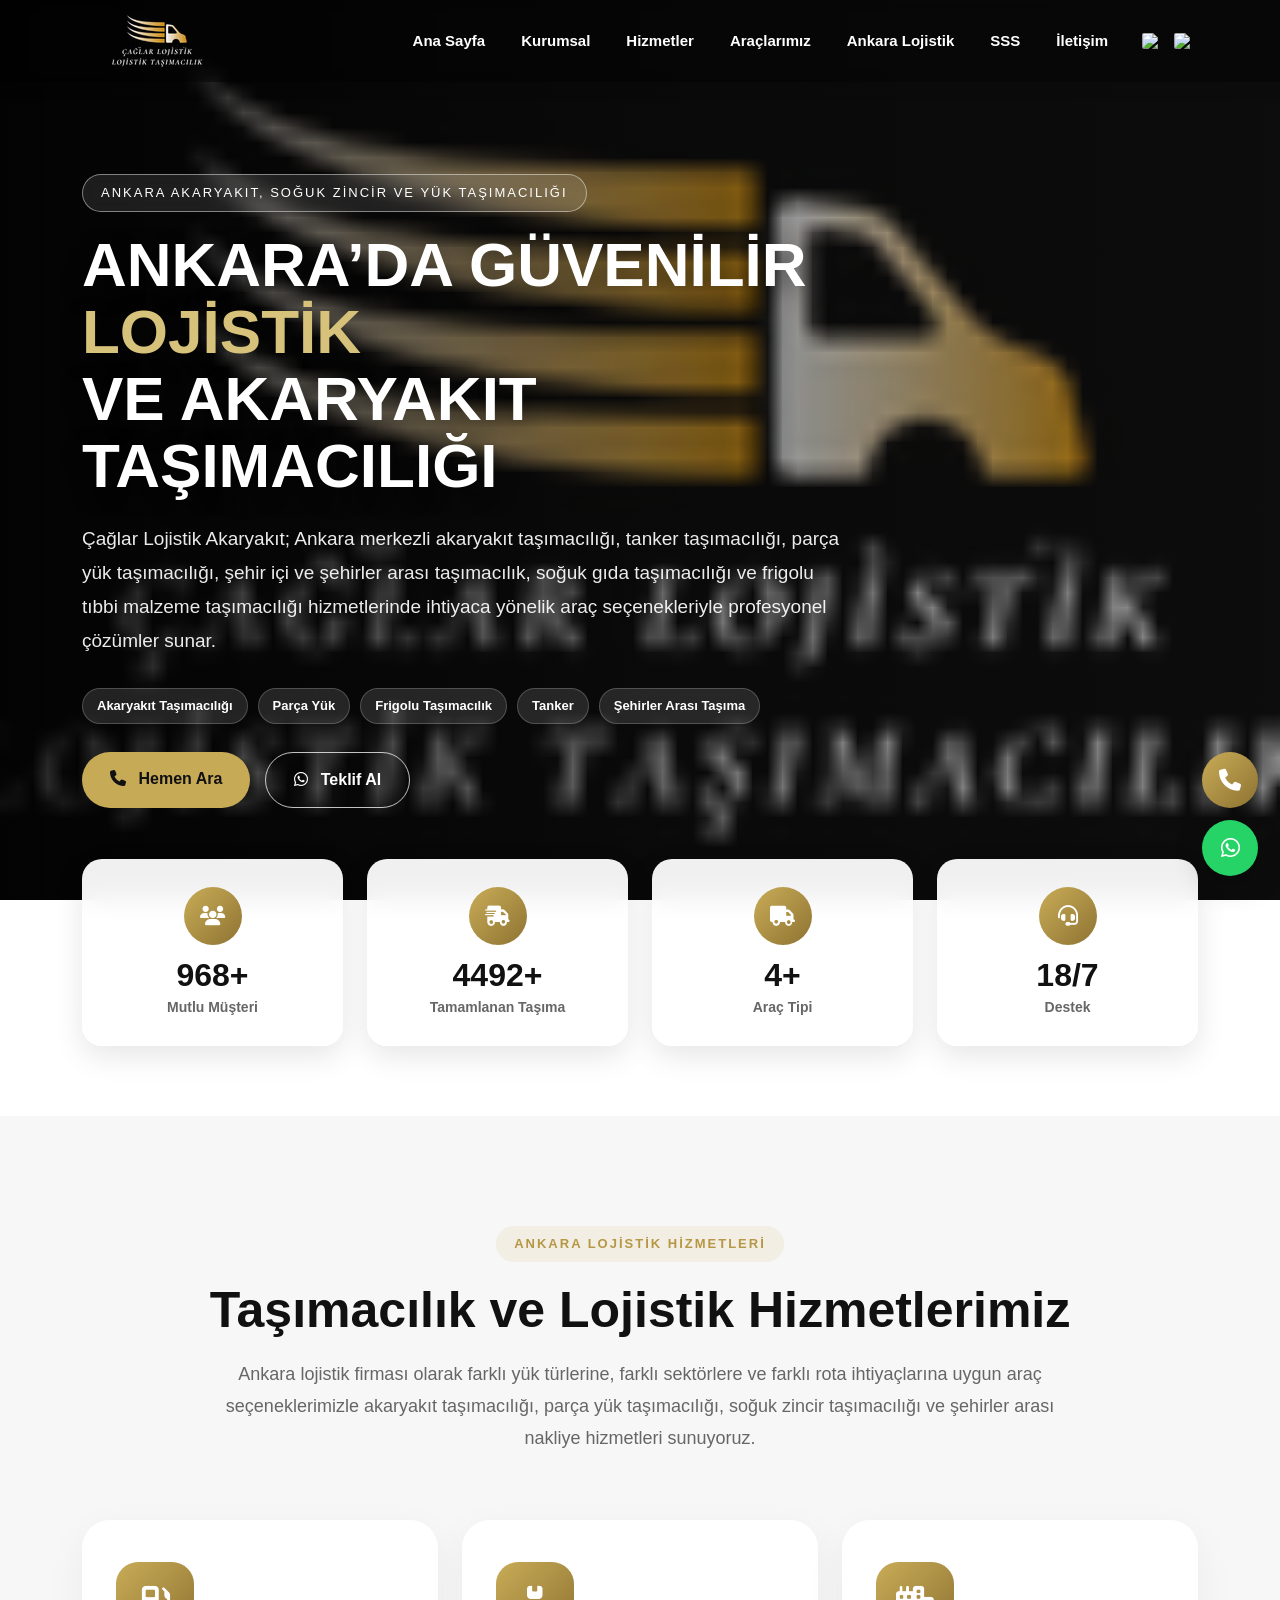
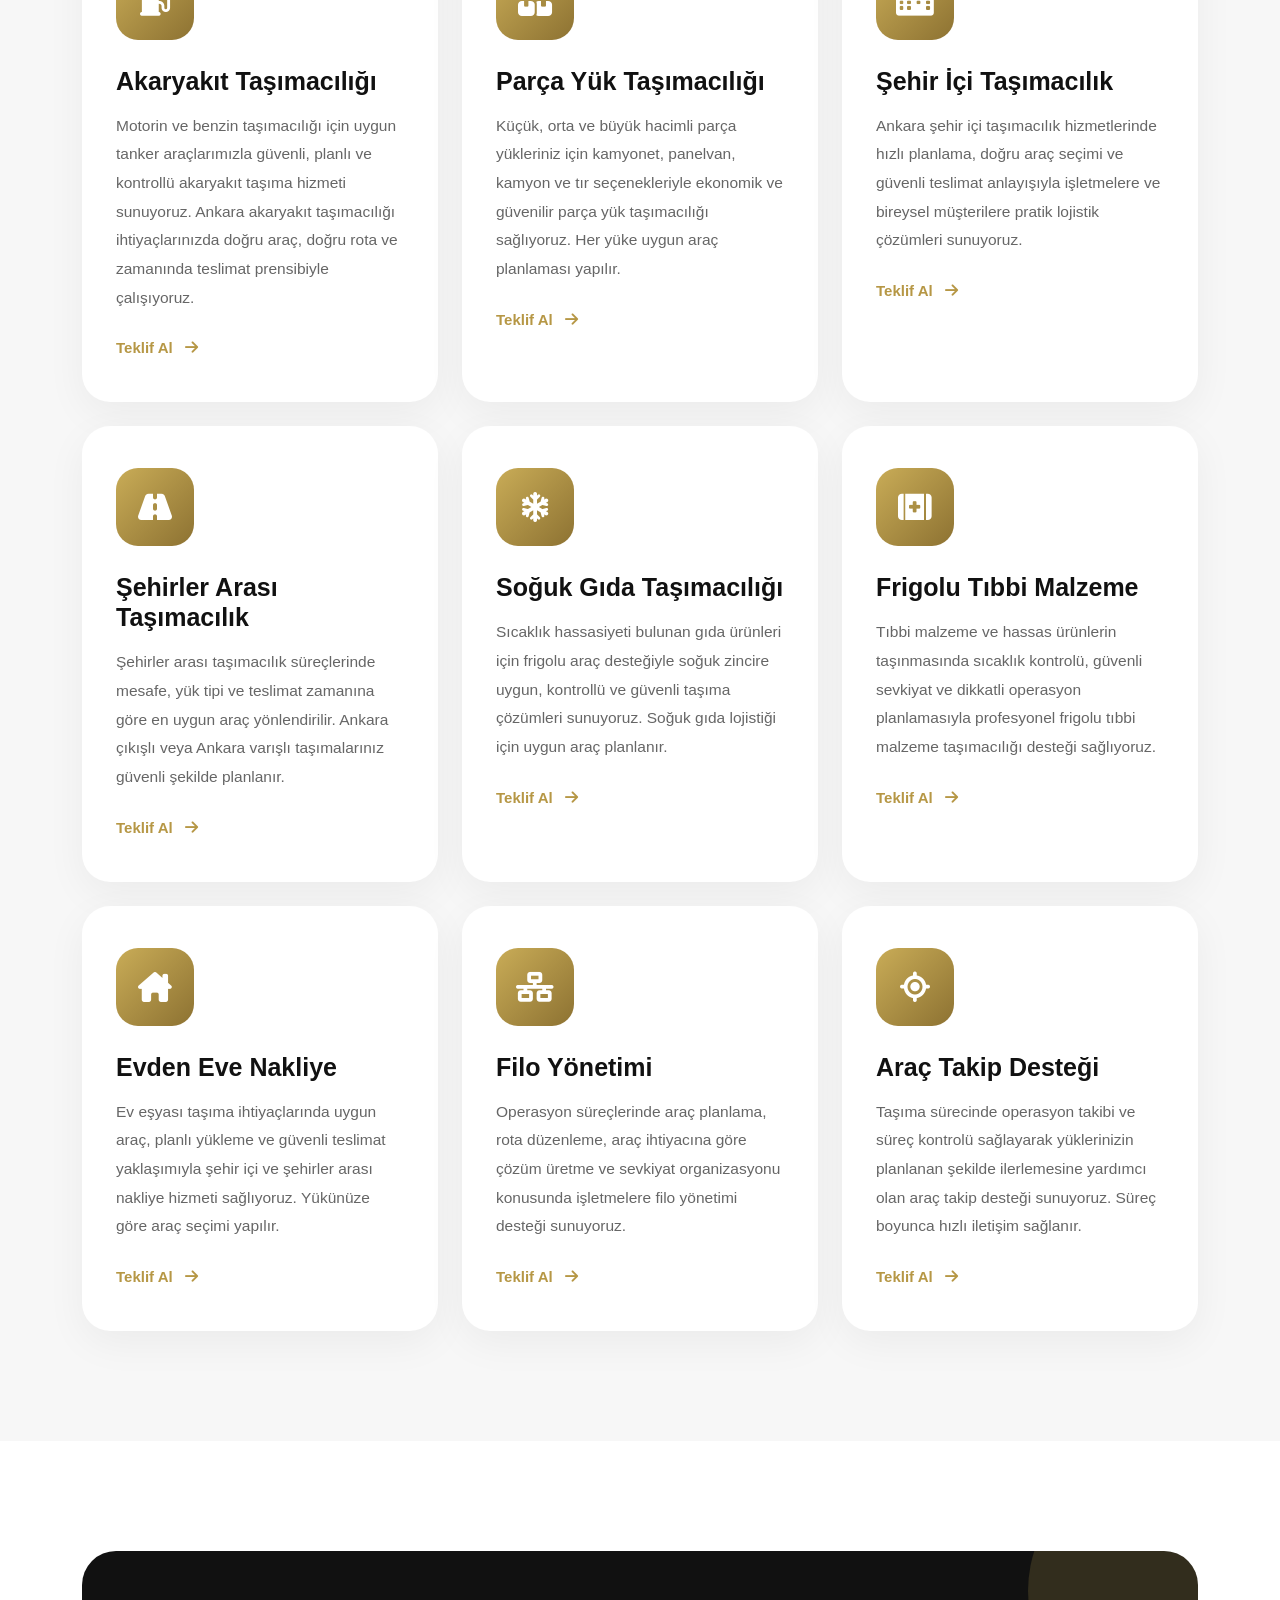
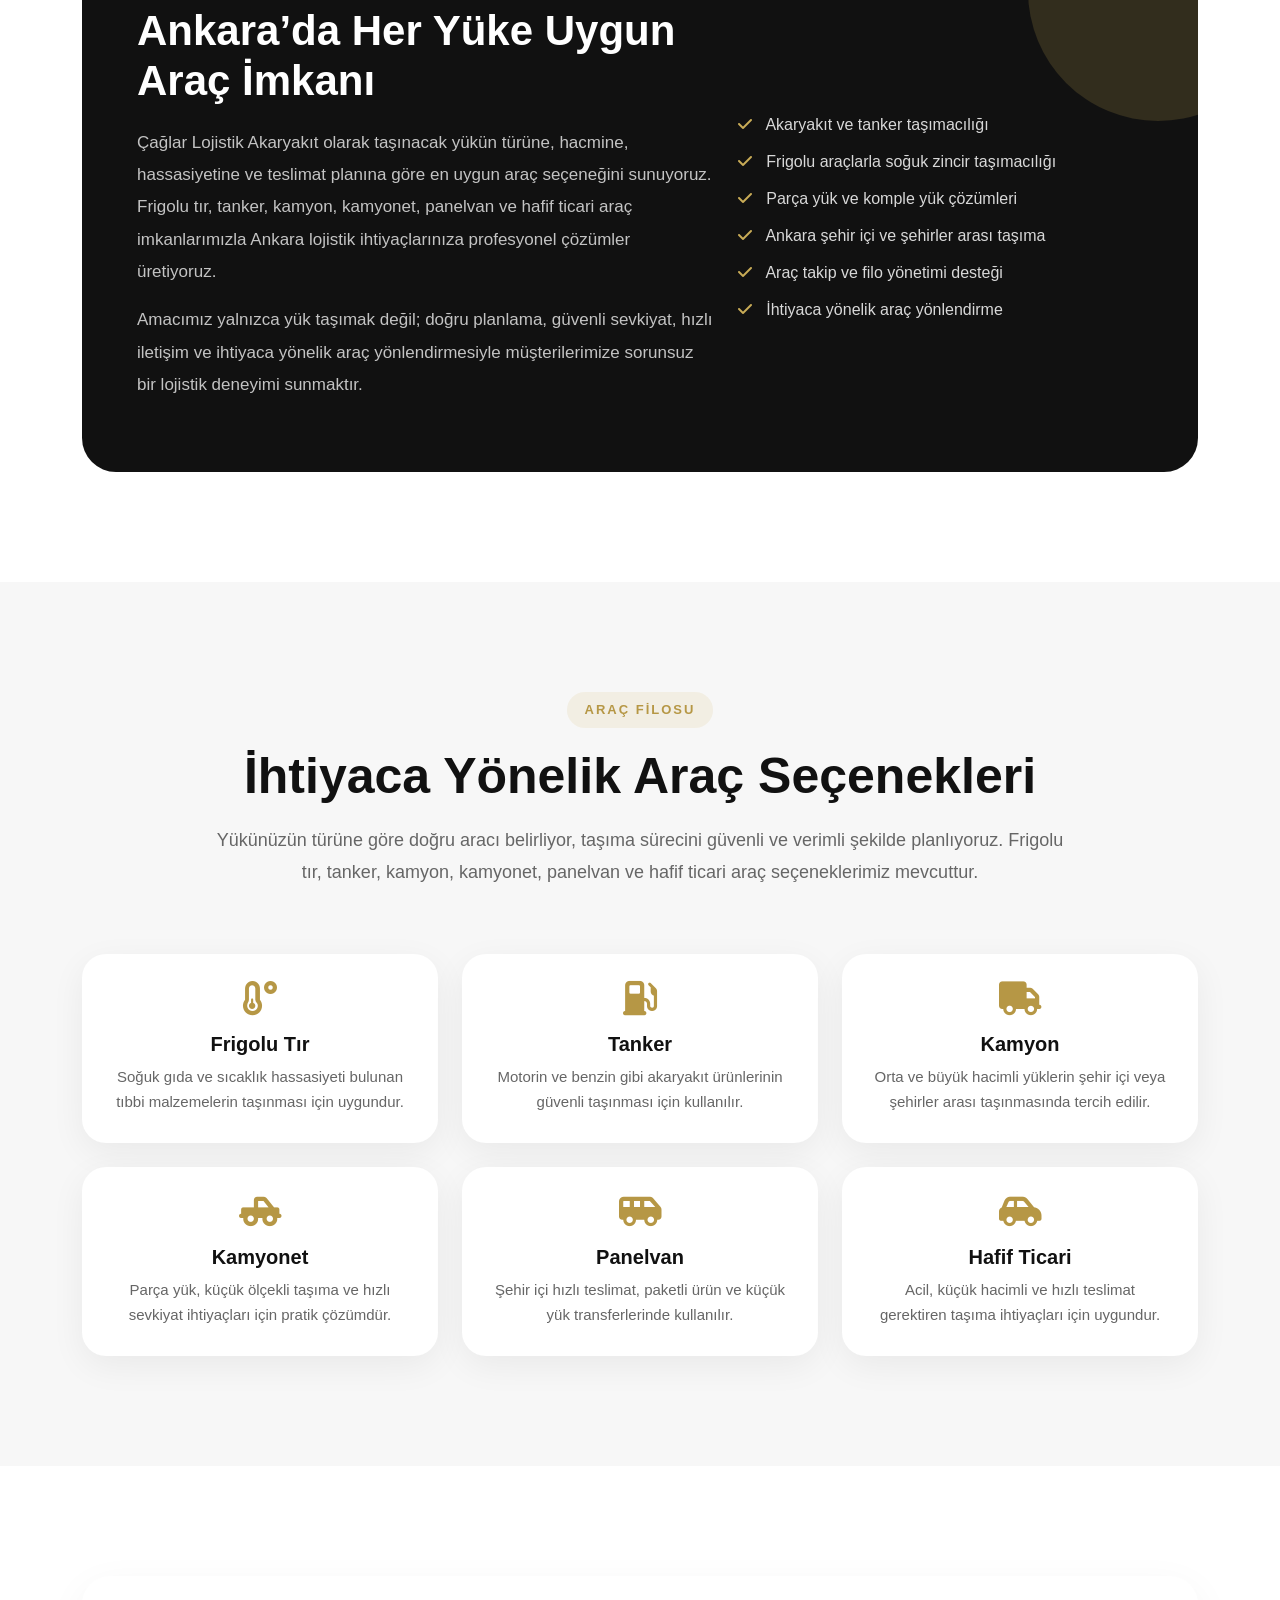
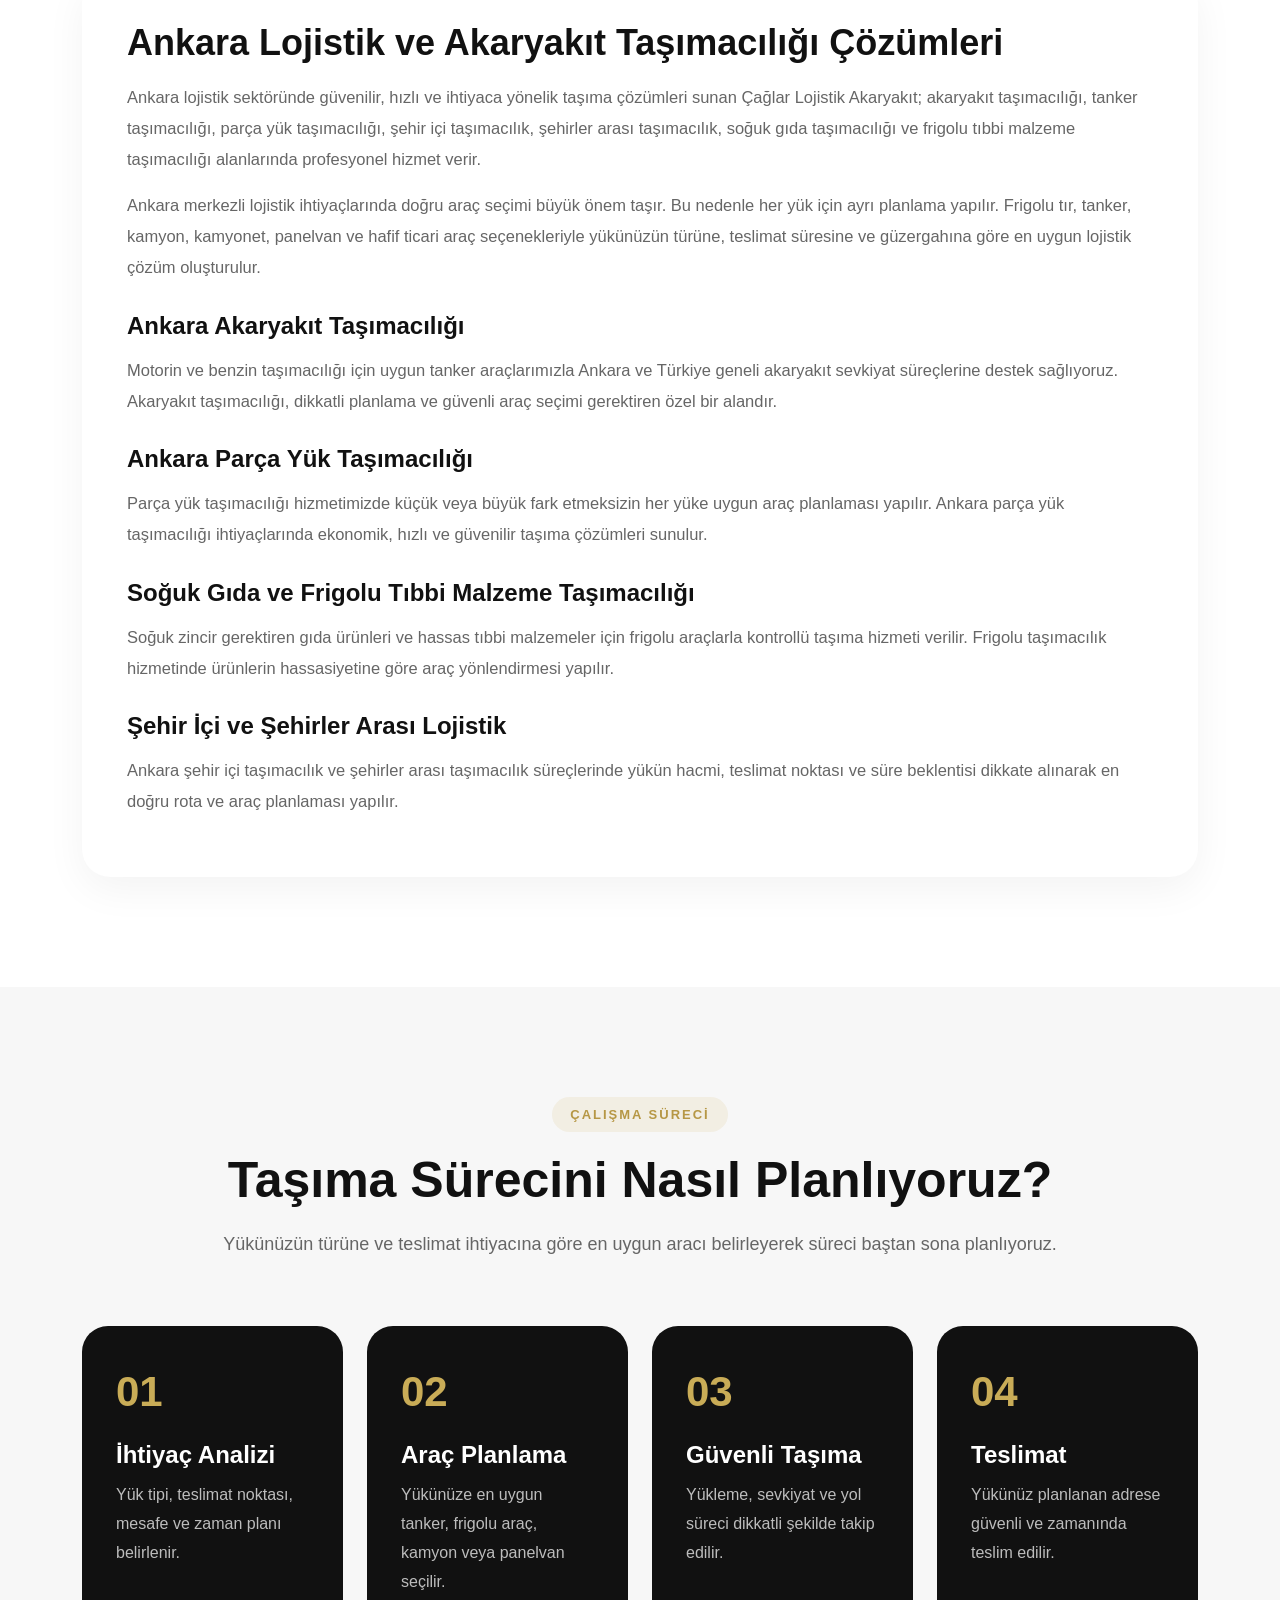
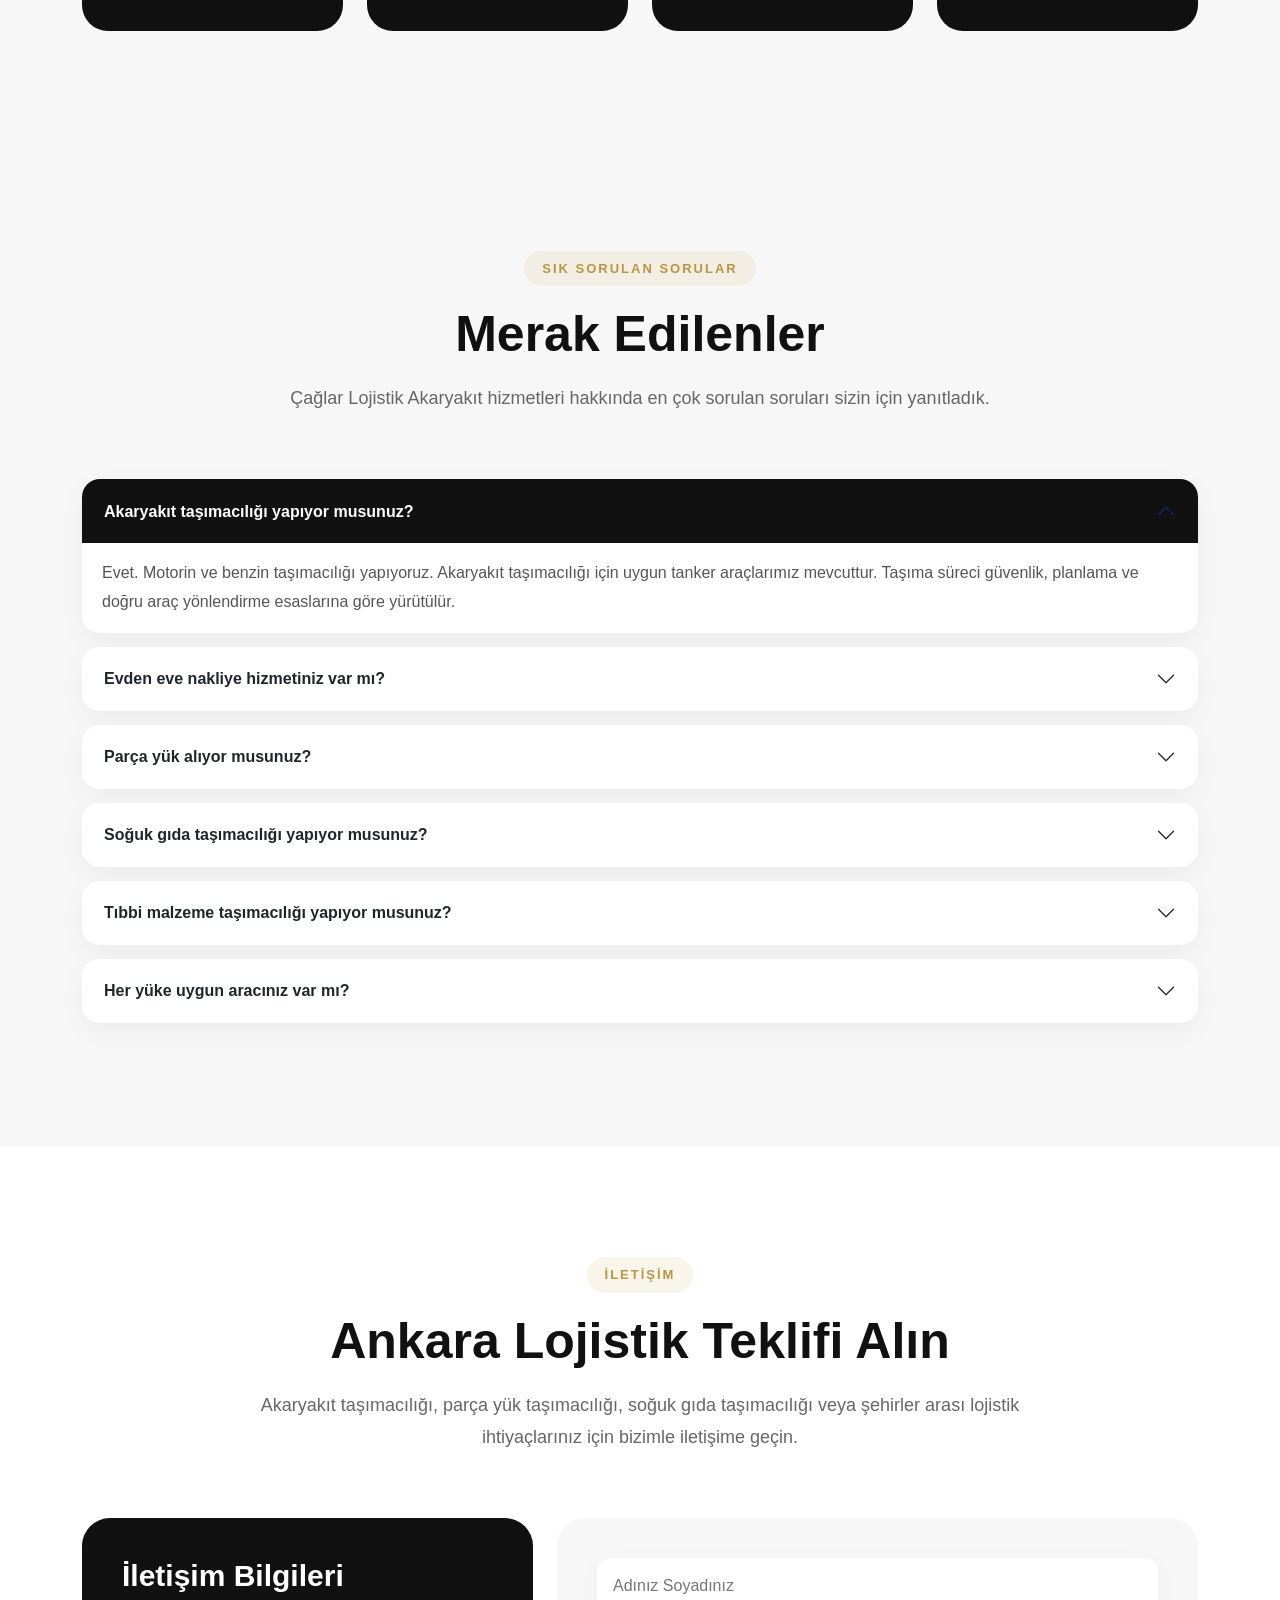
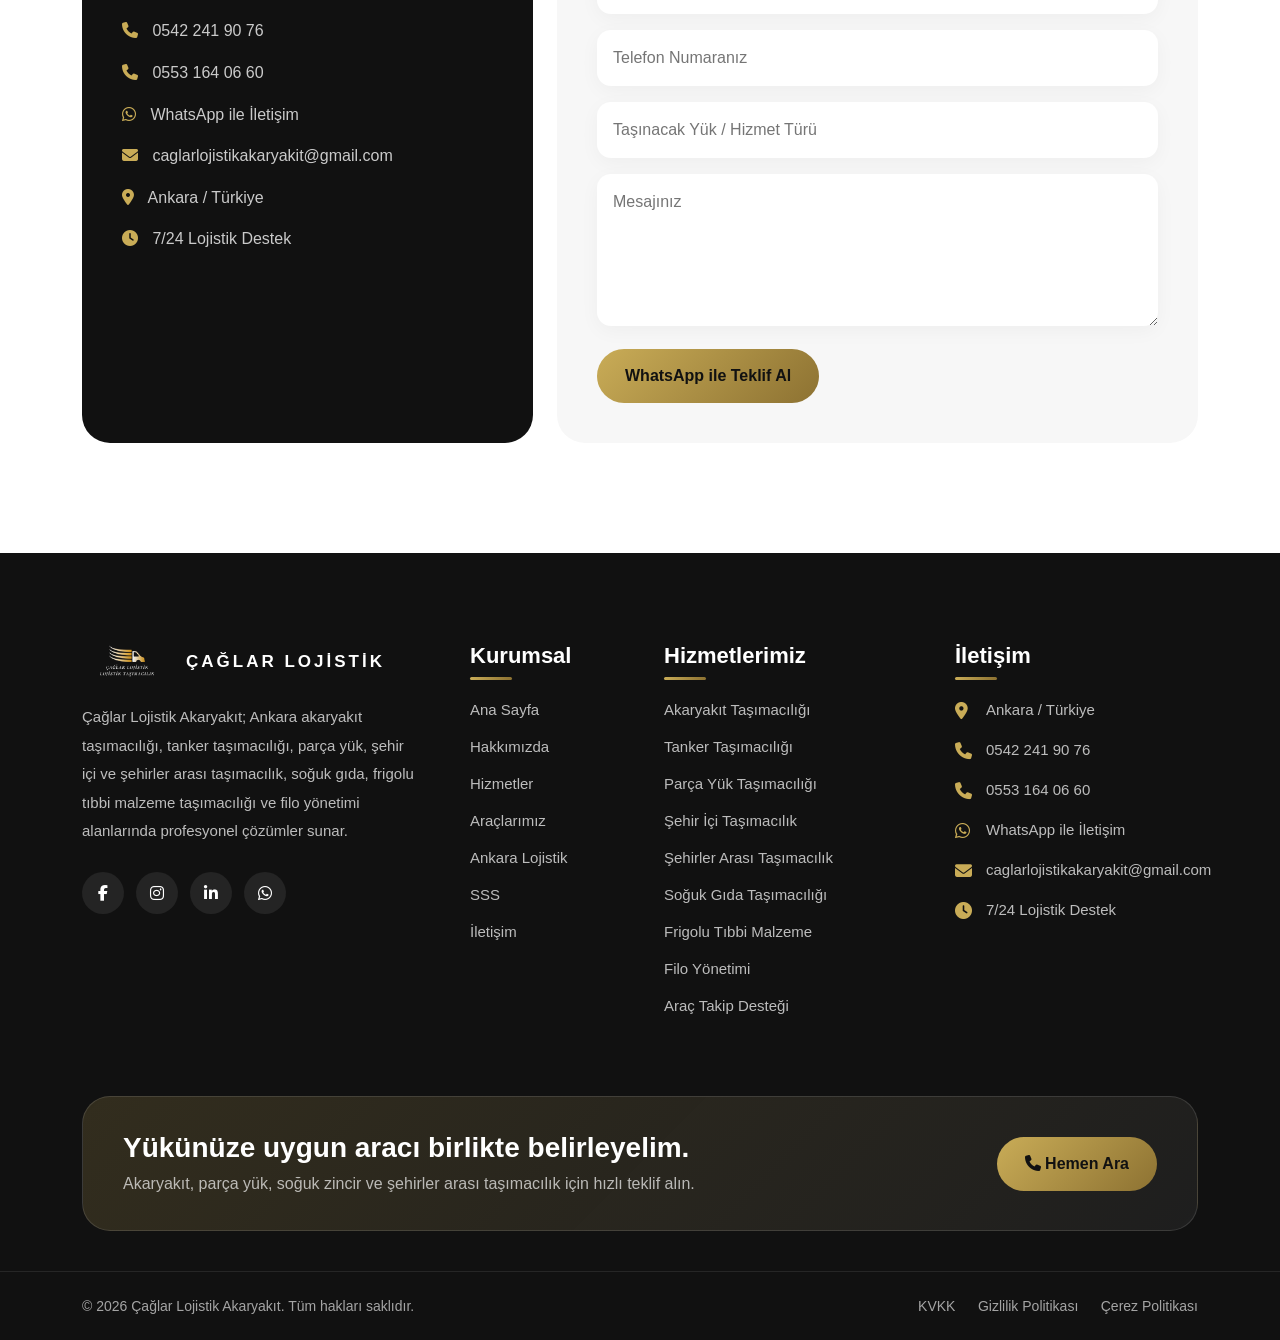
==== commit 41f56d7e: "seo" ====
--- a/index.html
+++ b/index.html
@@ -23,21 +23,21 @@
   <meta name="ICBM" content="39.92077, 32.85411">
   <meta name="theme-color" content="#111111">
 
-  <link rel="canonical" href="https://senagit.github.io/lojistikankaraa/">
+  <link rel="canonical" href="https://caglarlojistikankara.com/">
 
   <meta property="og:type" content="website">
   <meta property="og:title" content="Çağlar Lojistik Akaryakıt | Ankara Lojistik ve Akaryakıt Taşımacılığı">
   <meta property="og:description"
     content="Akaryakıt taşımacılığı, parça yük, şehir içi ve şehirler arası taşımacılık, soğuk gıda ve frigolu tıbbi malzeme taşımacılığı.">
-  <meta property="og:url" content="https://senagit.github.io/lojistikankaraa/">
-  <meta property="og:image" content="https://senagit.github.io/lojistikankaraa/logo.png">
+  <meta property="og:url" content="https://caglarlojistikankara.com/">
+  <meta property="og:image" content="https://caglarlojistikankara.com/logo.png">
   <meta property="og:locale" content="tr_TR">
 
   <meta name="twitter:card" content="summary_large_image">
   <meta name="twitter:title" content="Çağlar Lojistik Akaryakıt">
   <meta name="twitter:description"
     content="Ankara merkezli profesyonel lojistik, akaryakıt ve yük taşımacılığı çözümleri.">
-  <meta name="twitter:image" content="https://senagit.github.io/lojistikankaraa/logo.png">
+  <meta name="twitter:image" content="https://caglarlojistikankara.com/logo.png">
 
   <link rel="preconnect" href="https://cdn.jsdelivr.net">
   <link rel="preconnect" href="https://cdnjs.cloudflare.com">
@@ -55,8 +55,8 @@
     "@context": "https://schema.org",
     "@type": "LocalBusiness",
     "name": "Çağlar Lojistik Akaryakıt",
-    "image": "https://senagit.github.io/lojistikankaraa/logo.png",
-    "url": "https://senagit.github.io/lojistikankaraa/",
+    "image": "https://caglarlojistikankara.com/logo.png",
+    "url": "https://caglarlojistikankara.com/",
     "telephone": "+905422419076",
     "email": "caglarlojistikakaryakit@gmail.com",
     "address": {
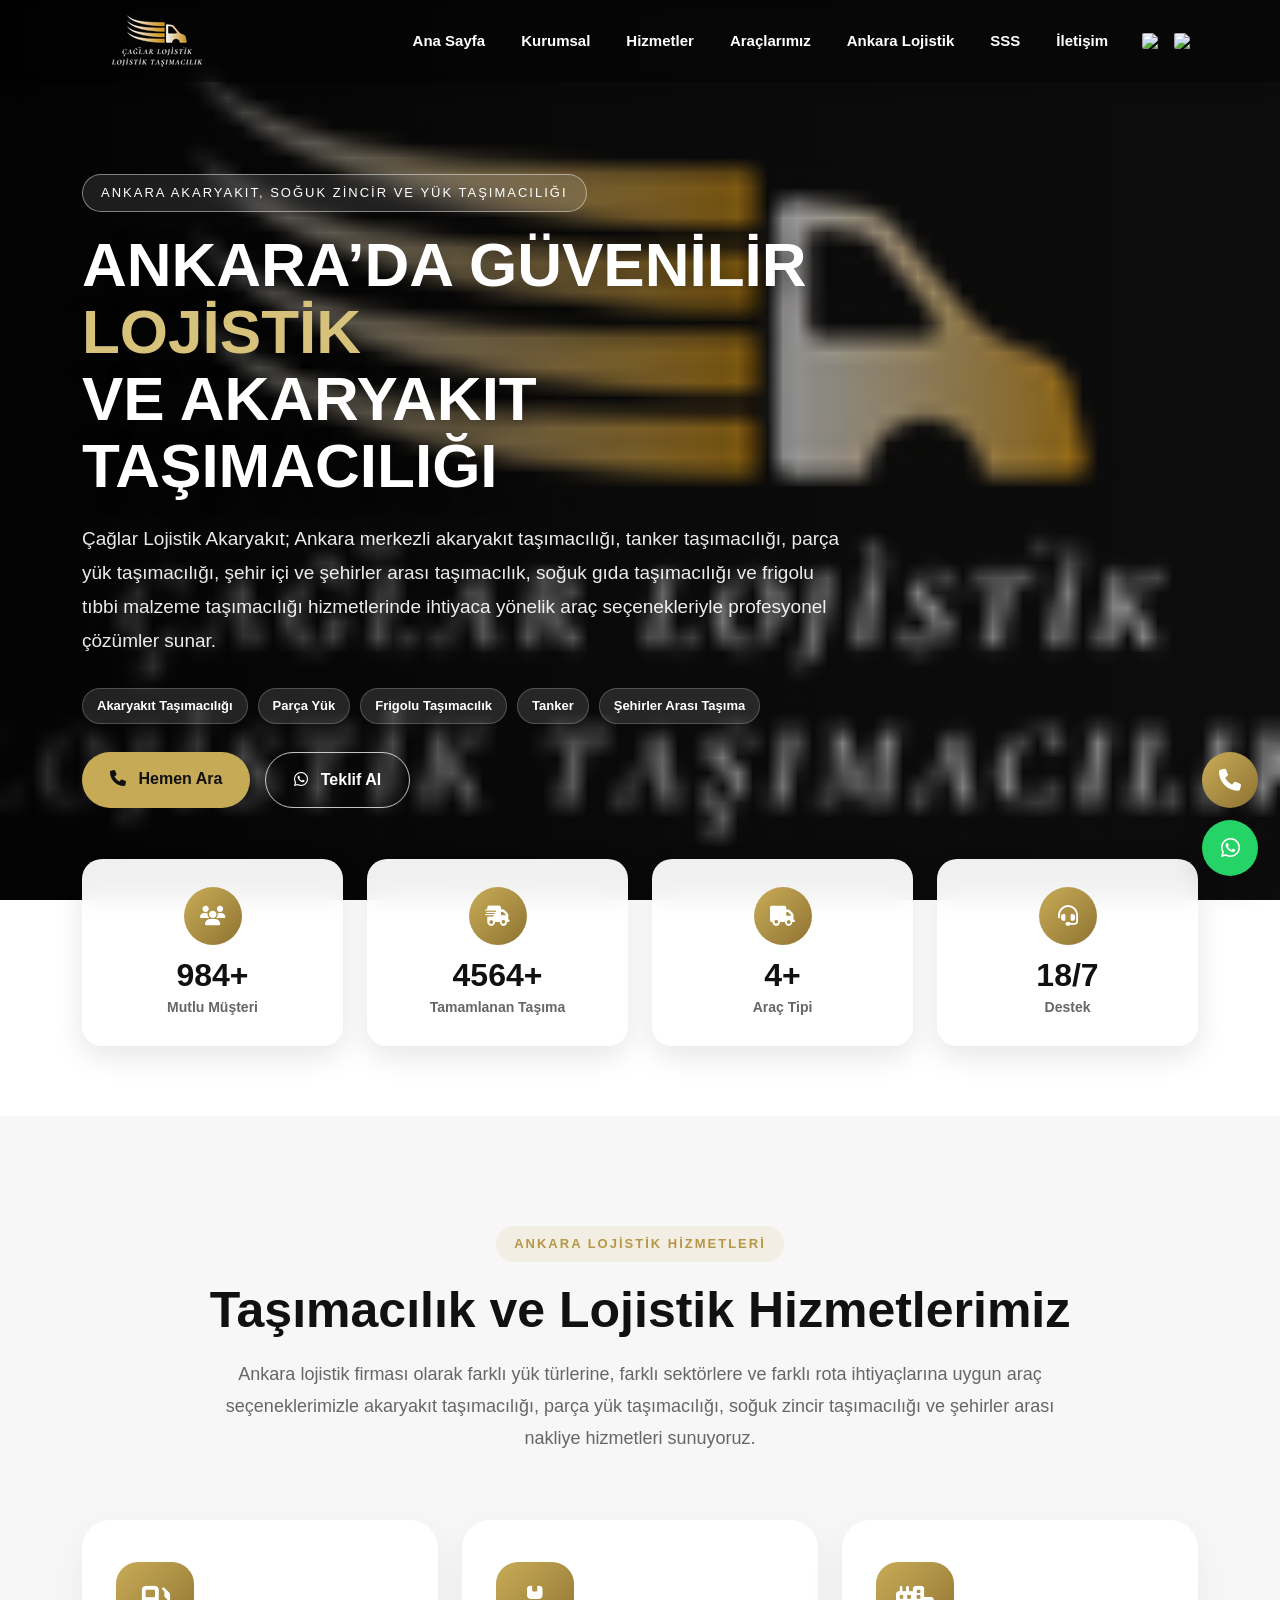
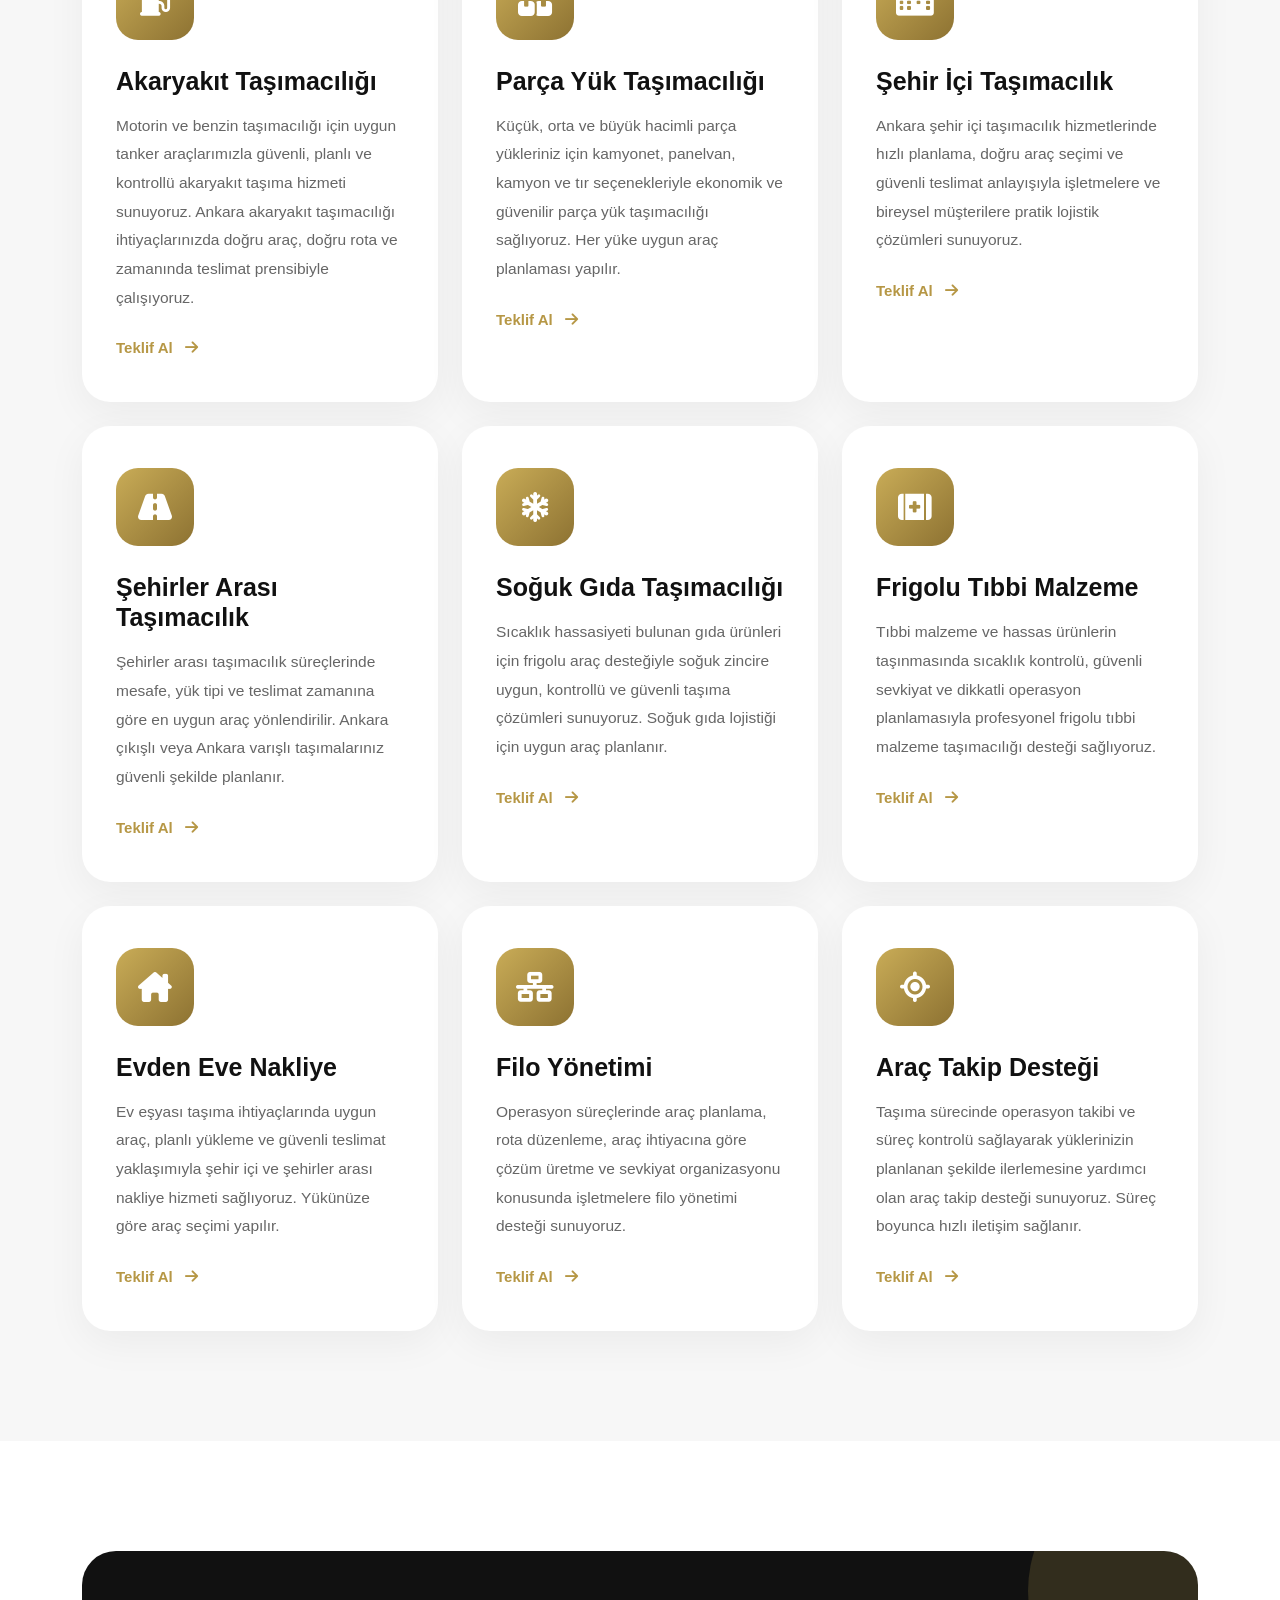
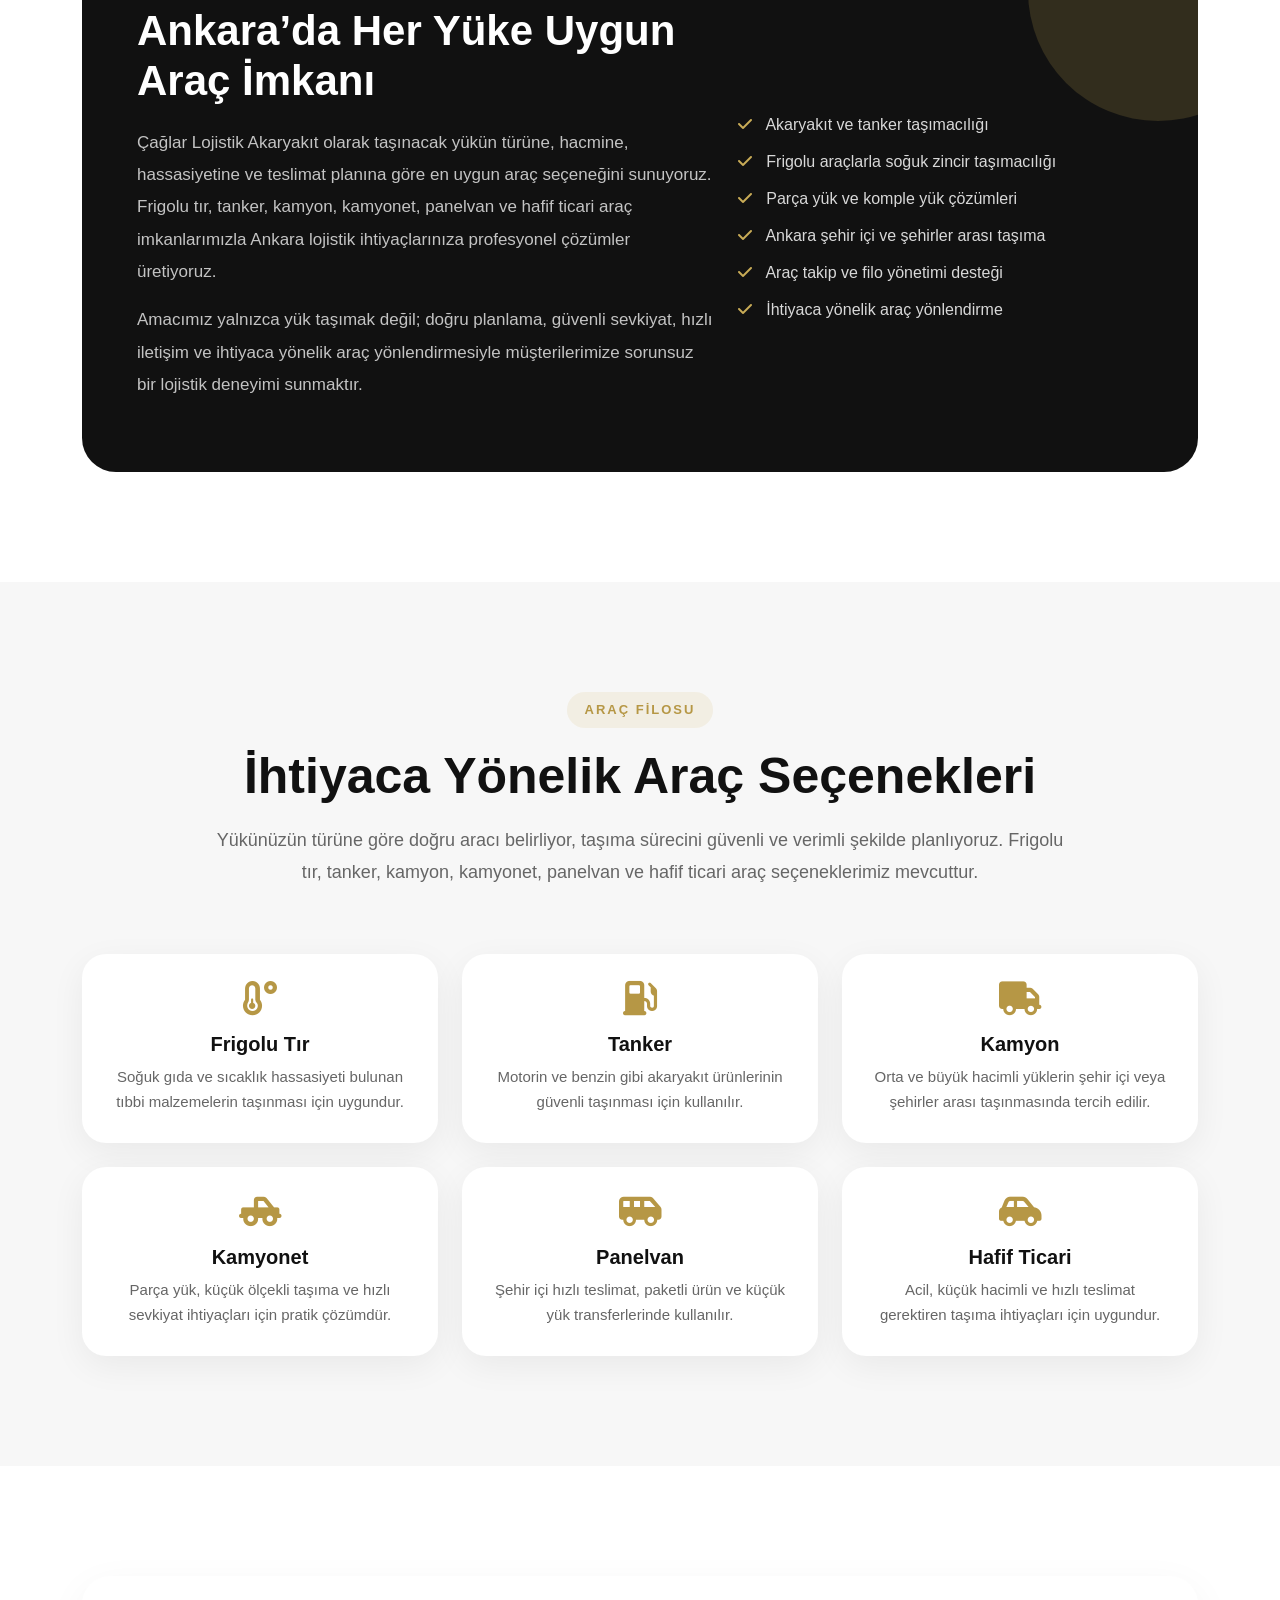
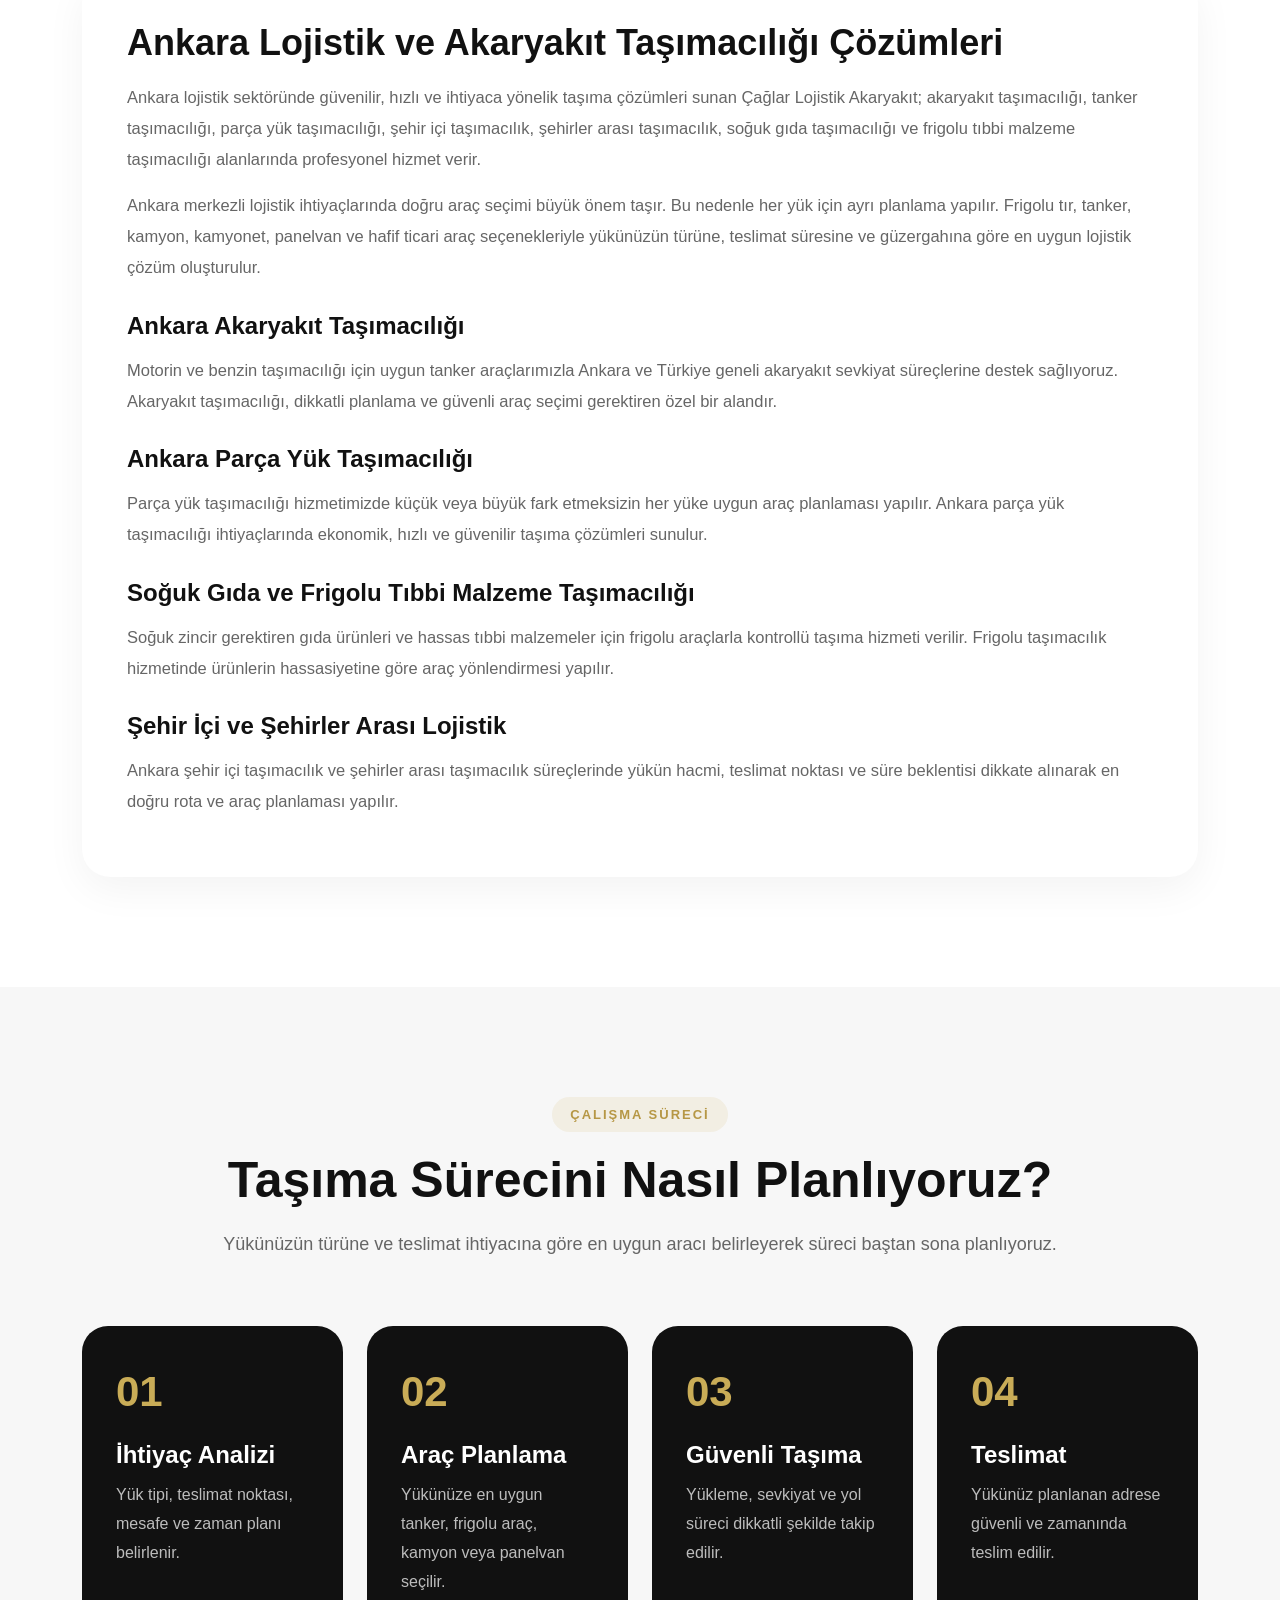
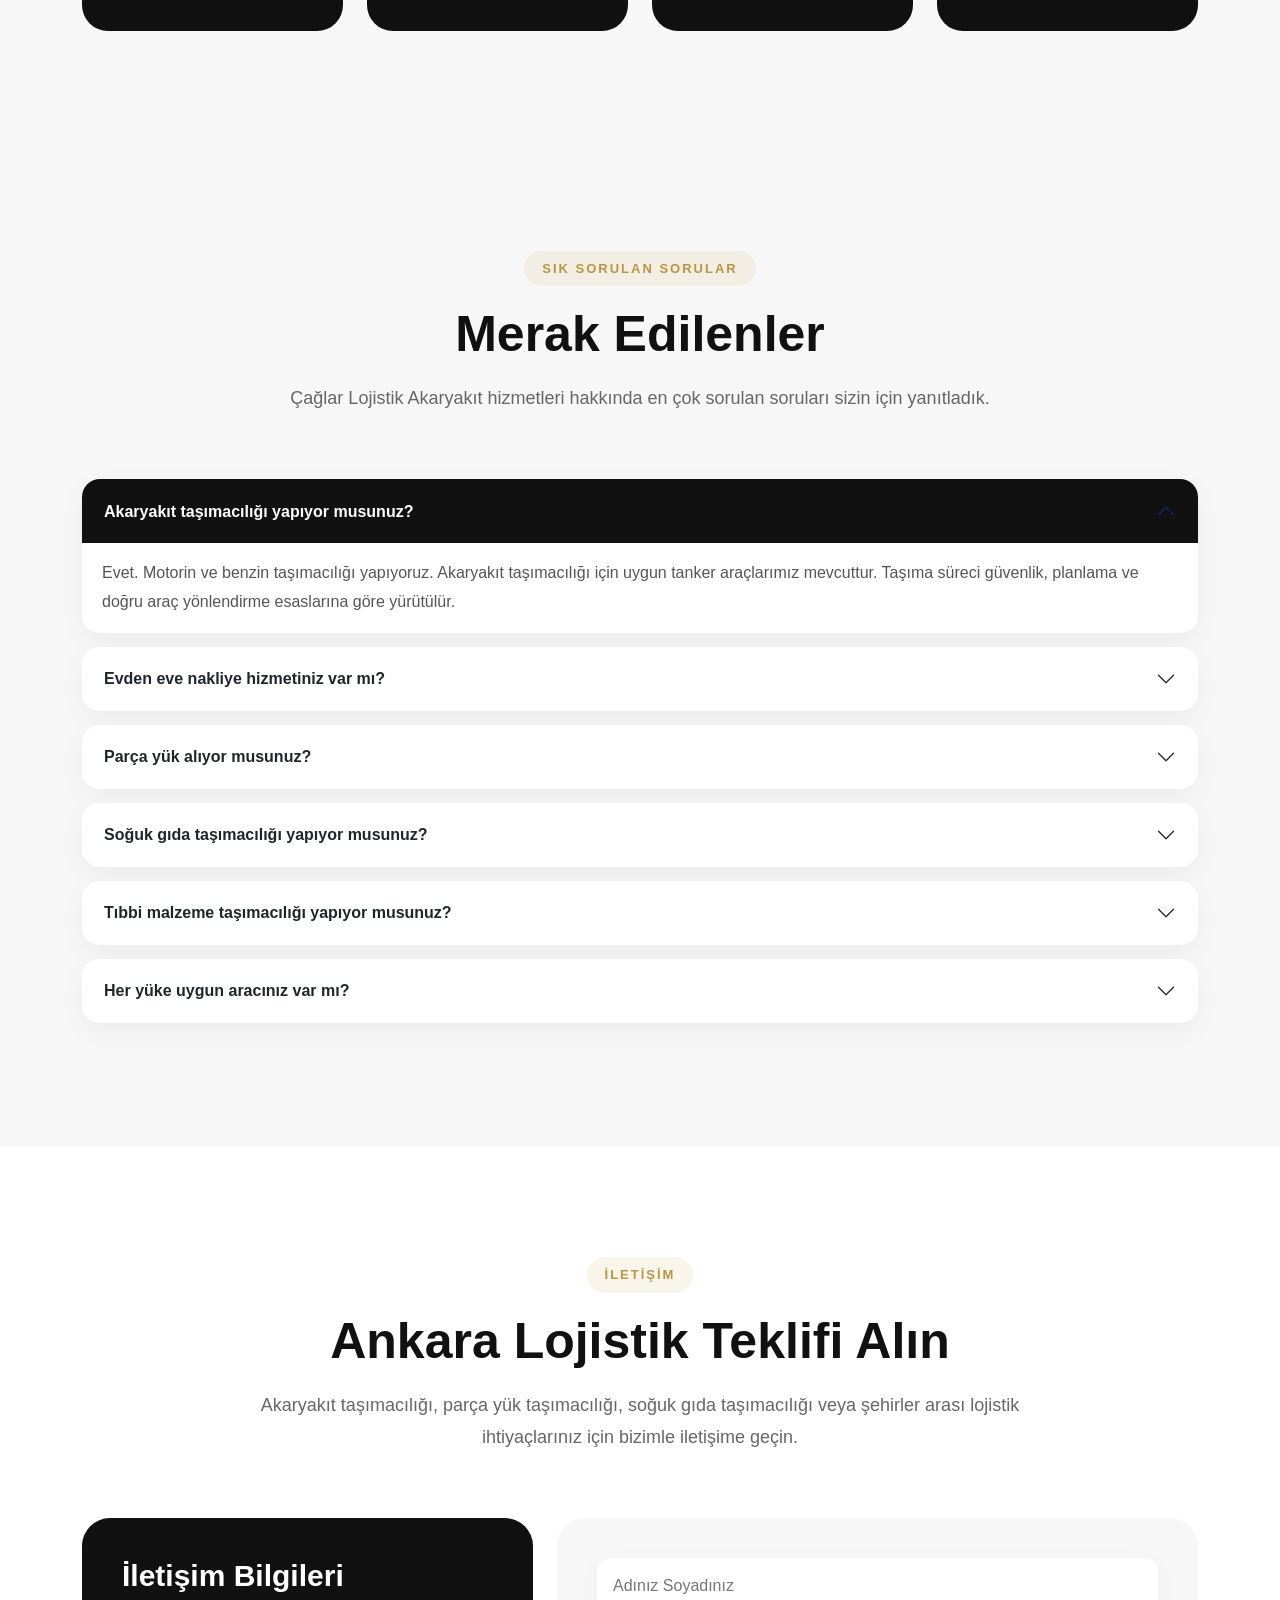
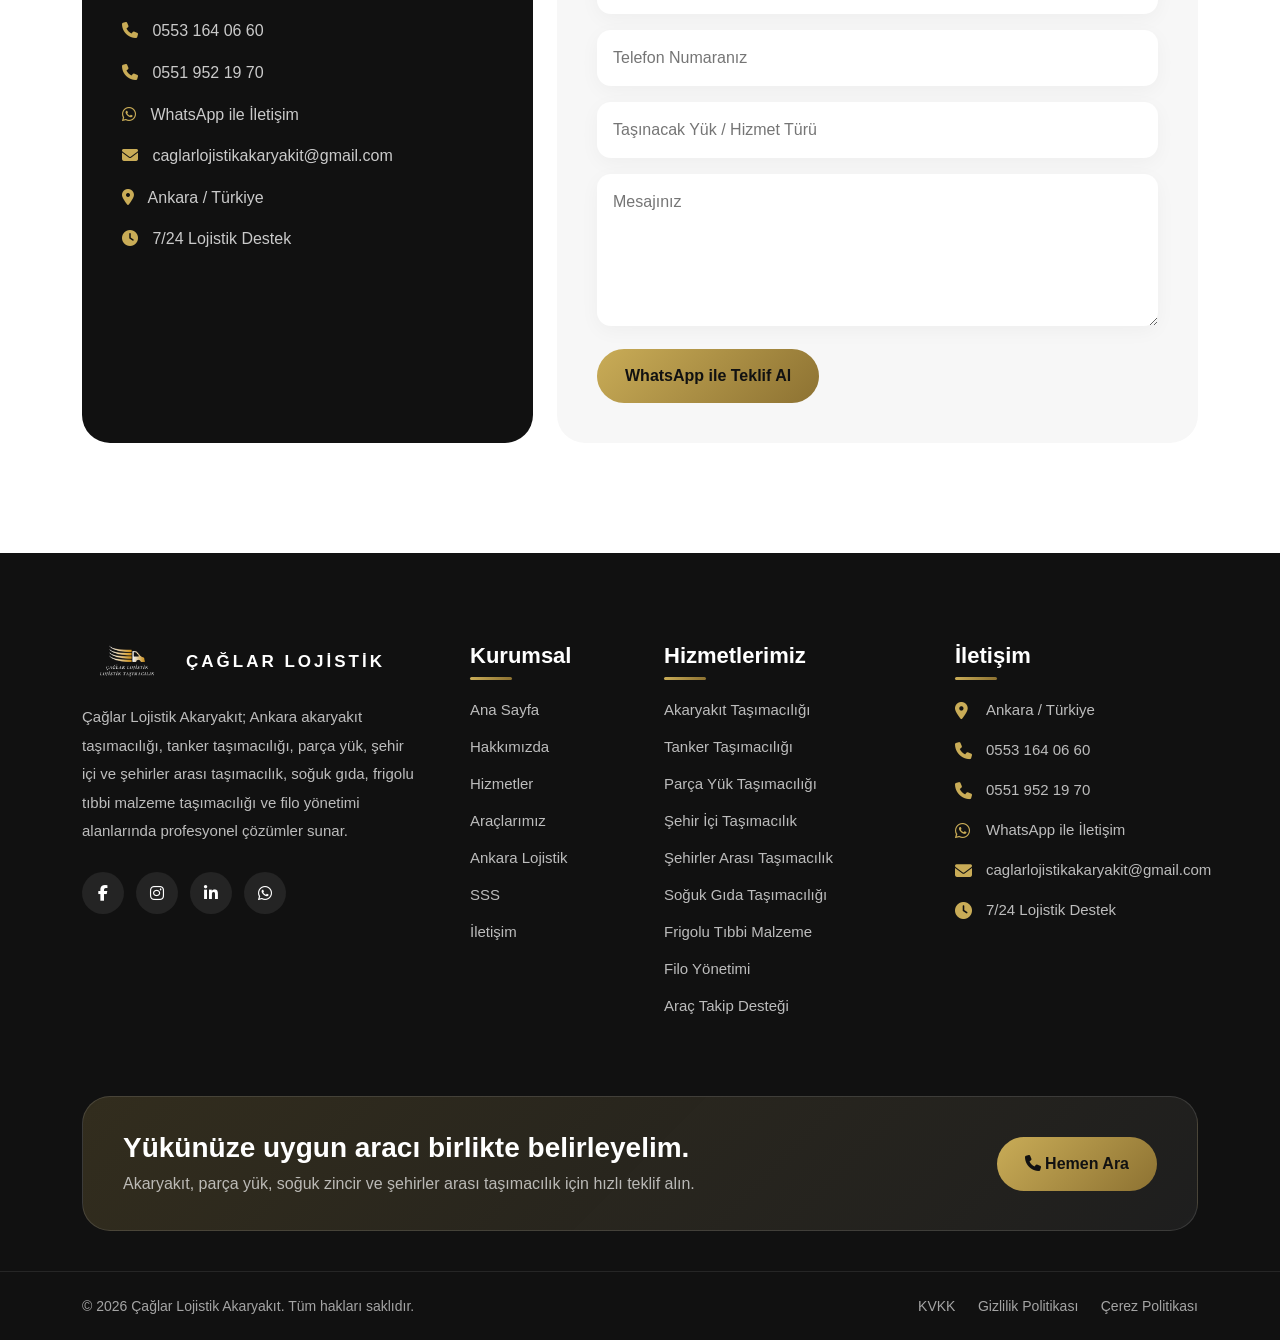
==== commit e0dbd7e6: "Update index.html" ====
--- a/index.html
+++ b/index.html
@@ -57,7 +57,7 @@
     "name": "Çağlar Lojistik Akaryakıt",
     "image": "https://caglarlojistikankara.com/logo.png",
     "url": "https://caglarlojistikankara.com/",
-    "telephone": "+905422419076",
+    "telephone": "+905531640660",
     "email": "caglarlojistikakaryakit@gmail.com",
     "address": {
       "@type": "PostalAddress",
@@ -1073,7 +1073,7 @@
           </div>
 
           <div class="hero-buttons">
-            <a href="tel:+905422419076" class="btn-gold">
+            <a href="tel:+905531640660" class="btn-gold">
               <i class="fa-solid fa-phone me-2"></i> Hemen Ara
             </a>
 
@@ -1538,9 +1538,9 @@
             <div class="contact-card">
               <h3>İletişim Bilgileri</h3>
 
-              <a href="tel:+905422419076"><i class="fa-solid fa-phone"></i> 0542 241 90 76</a>
               <a href="tel:+905531640660"><i class="fa-solid fa-phone"></i> 0553 164 06 60</a>
-              <a href="https://wa.me/905531640660" target="_blank" rel="noopener"><i class="fa-brands fa-whatsapp"></i>
+              <a href="tel:+905531640660"><i class="fa-solid fa-phone"></i> 0551 952 19 70</a>
+              <a href="https://wa.me/905519521970" target="_blank" rel="noopener"><i class="fa-brands fa-whatsapp"></i>
                 WhatsApp ile İletişim</a>
               <a href="mailto:caglarlojistikakaryakit@gmail.com"><i class="fa-solid fa-envelope"></i>
                 caglarlojistikakaryakit@gmail.com</a>
@@ -1633,8 +1633,8 @@
 
               <ul class="footer-contact">
                 <li><i class="fa-solid fa-location-dot"></i><span>Ankara / Türkiye</span></li>
-                <li><i class="fa-solid fa-phone"></i><a href="tel:+905422419076">0542 241 90 76</a></li>
                 <li><i class="fa-solid fa-phone"></i><a href="tel:+905531640660">0553 164 06 60</a></li>
+                <li><i class="fa-solid fa-phone"></i><a href="tel:+905531640660">0551 952 19 70</a></li>
                 <li><i class="fa-brands fa-whatsapp"></i><a href="https://wa.me/905531640660" target="_blank"
                     rel="noopener">WhatsApp ile İletişim</a></li>
                 <li><i class="fa-solid fa-envelope"></i><a
@@ -1652,7 +1652,7 @@
             <p>Akaryakıt, parça yük, soğuk zincir ve şehirler arası taşımacılık için hızlı teklif alın.</p>
           </div>
 
-          <a href="tel:+905422419076">
+          <a href="tel:+905531640660">
             <i class="fa-solid fa-phone"></i>
             Hemen Ara
           </a>
@@ -1676,7 +1676,7 @@
   </footer>
 
   <div class="fixed-contact-buttons">
-    <a href="tel:+905422419076" class="fixed-call" aria-label="Telefon ile ara">
+    <a href="tel:+905531640660" class="fixed-call" aria-label="Telefon ile ara">
       <i class="fa-solid fa-phone"></i>
     </a>
 
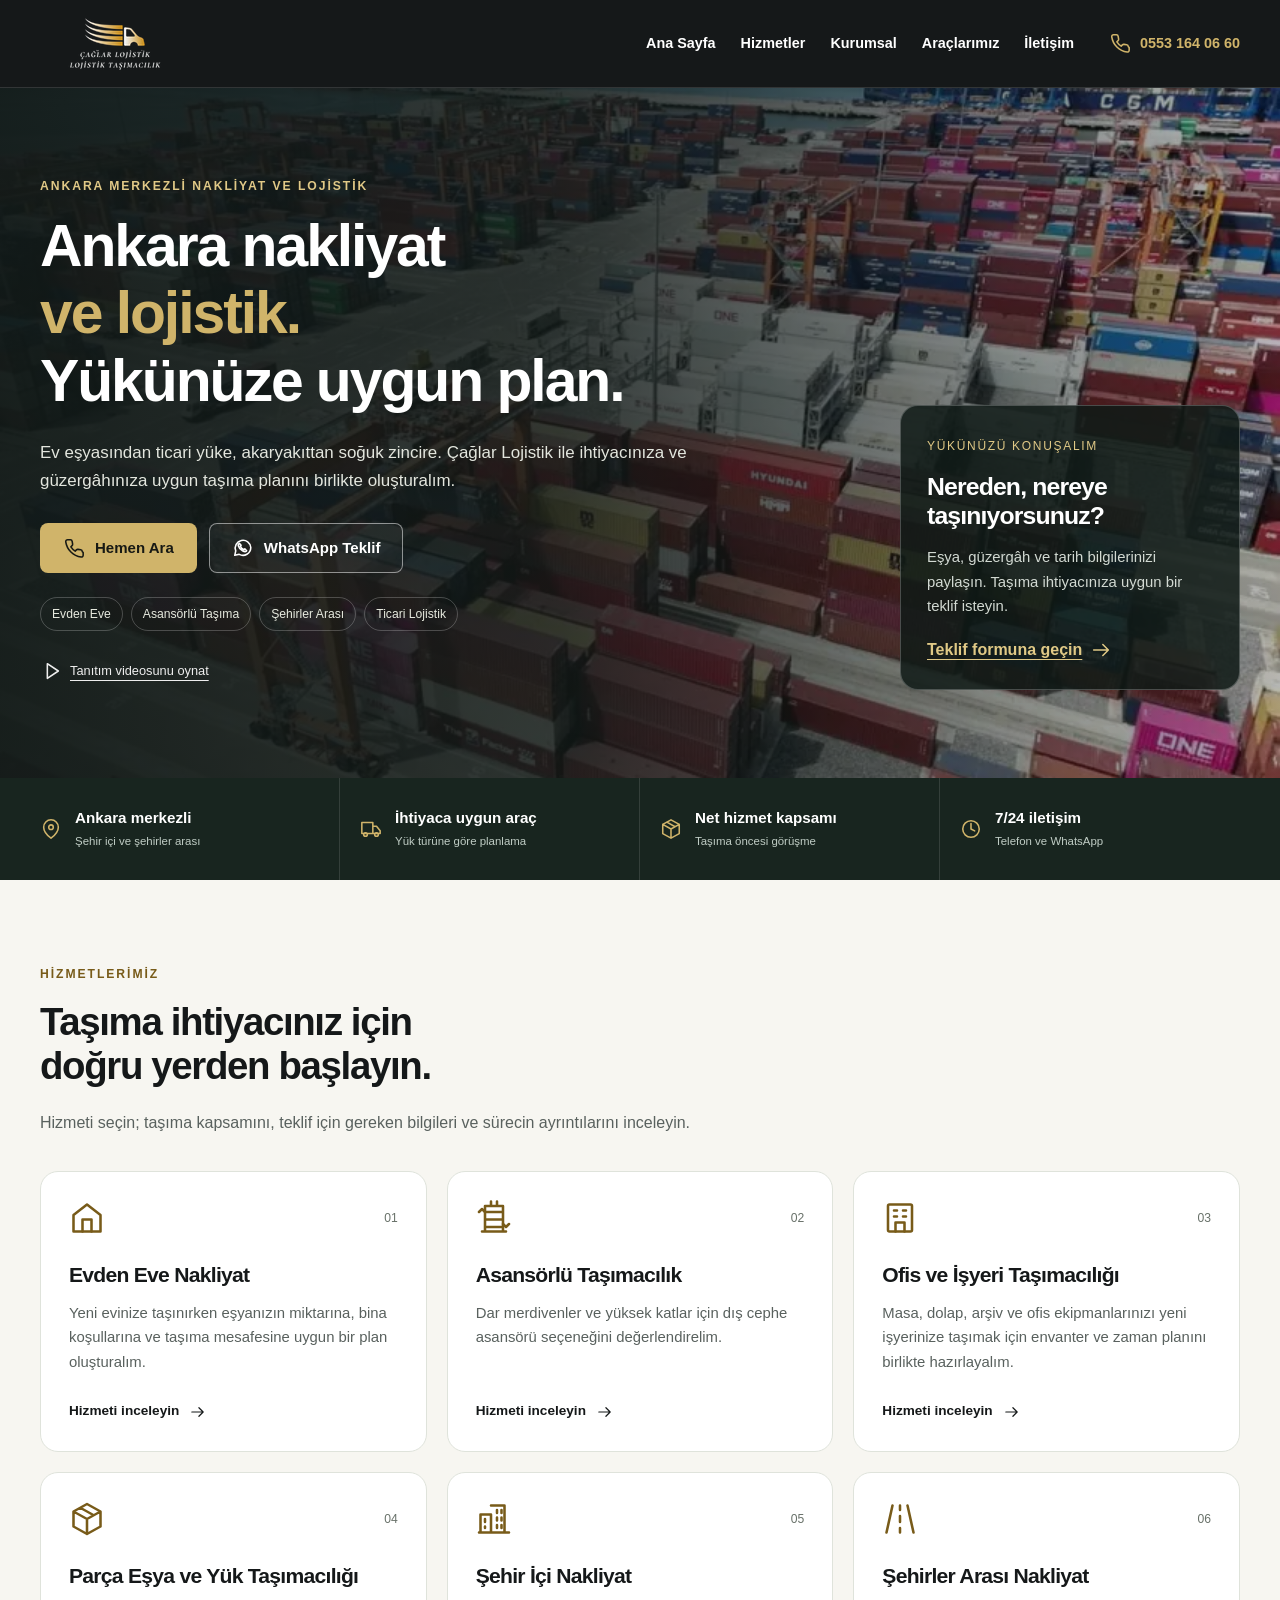
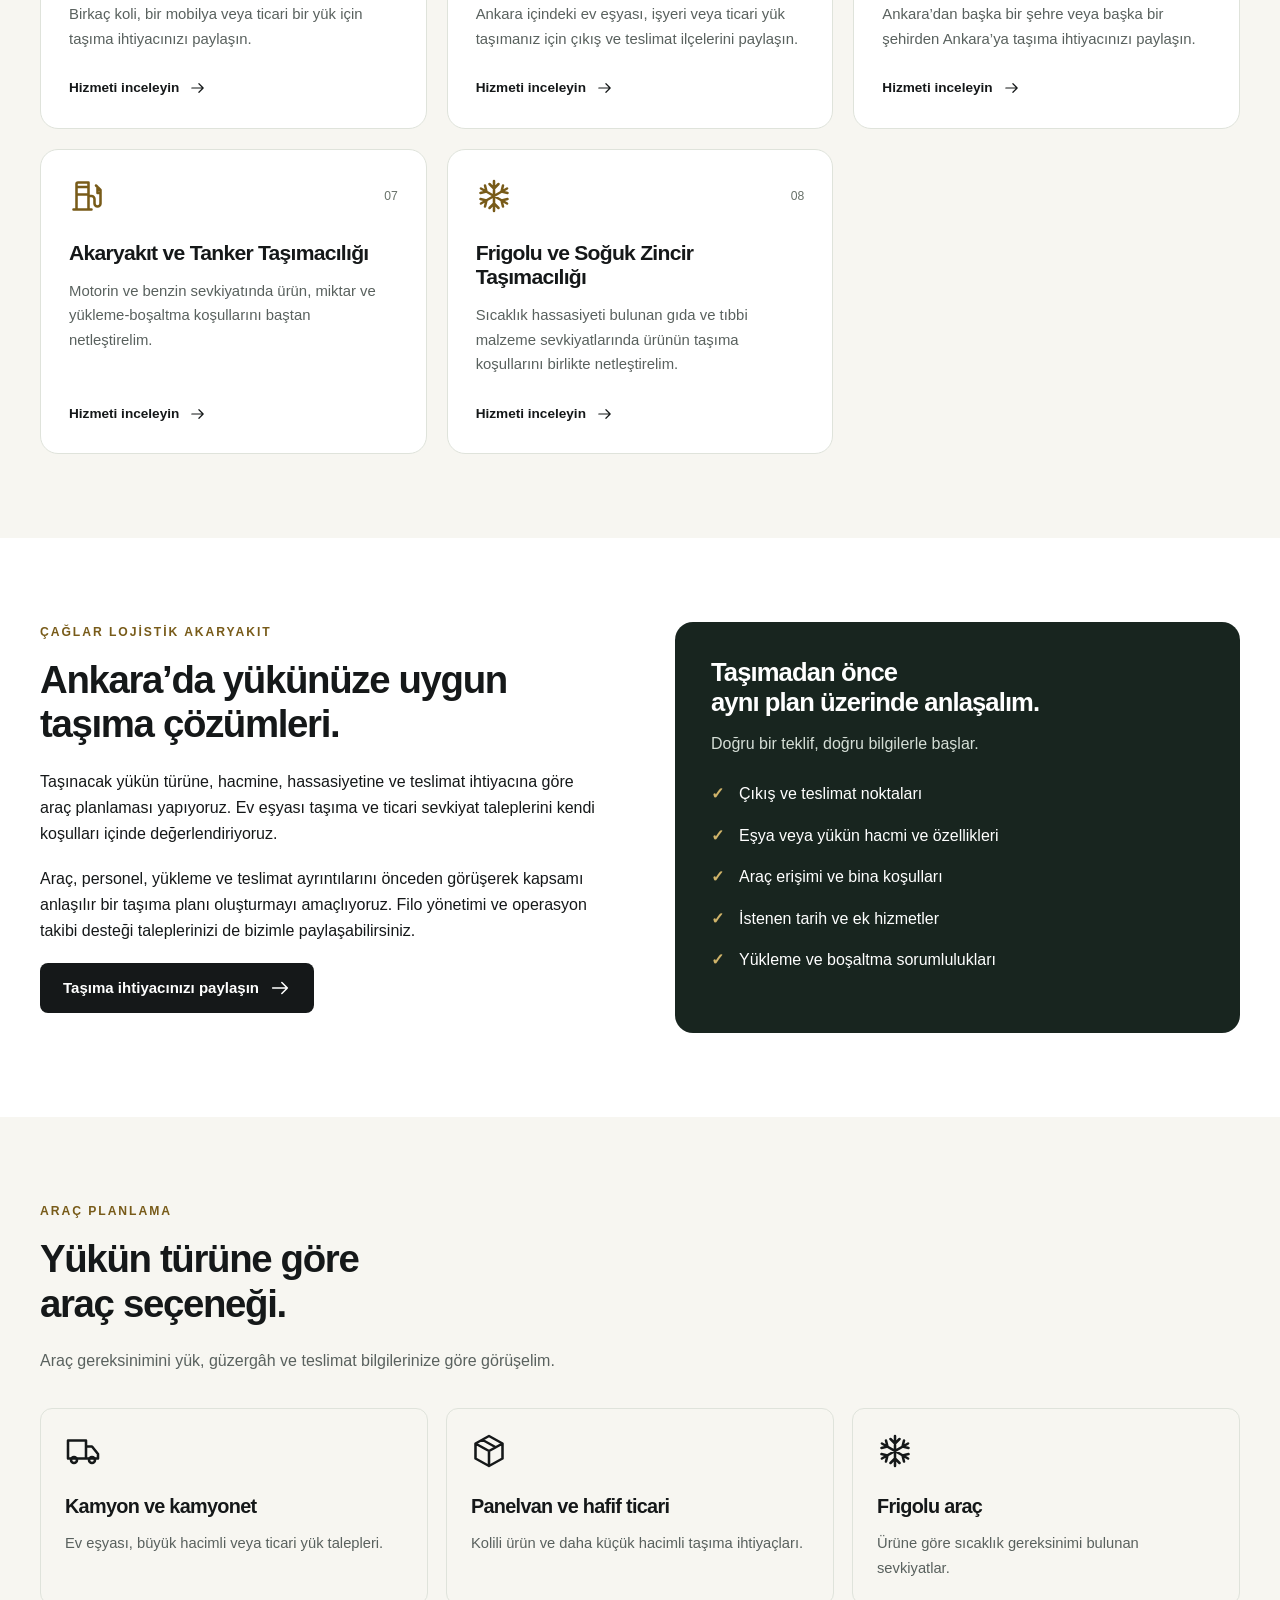
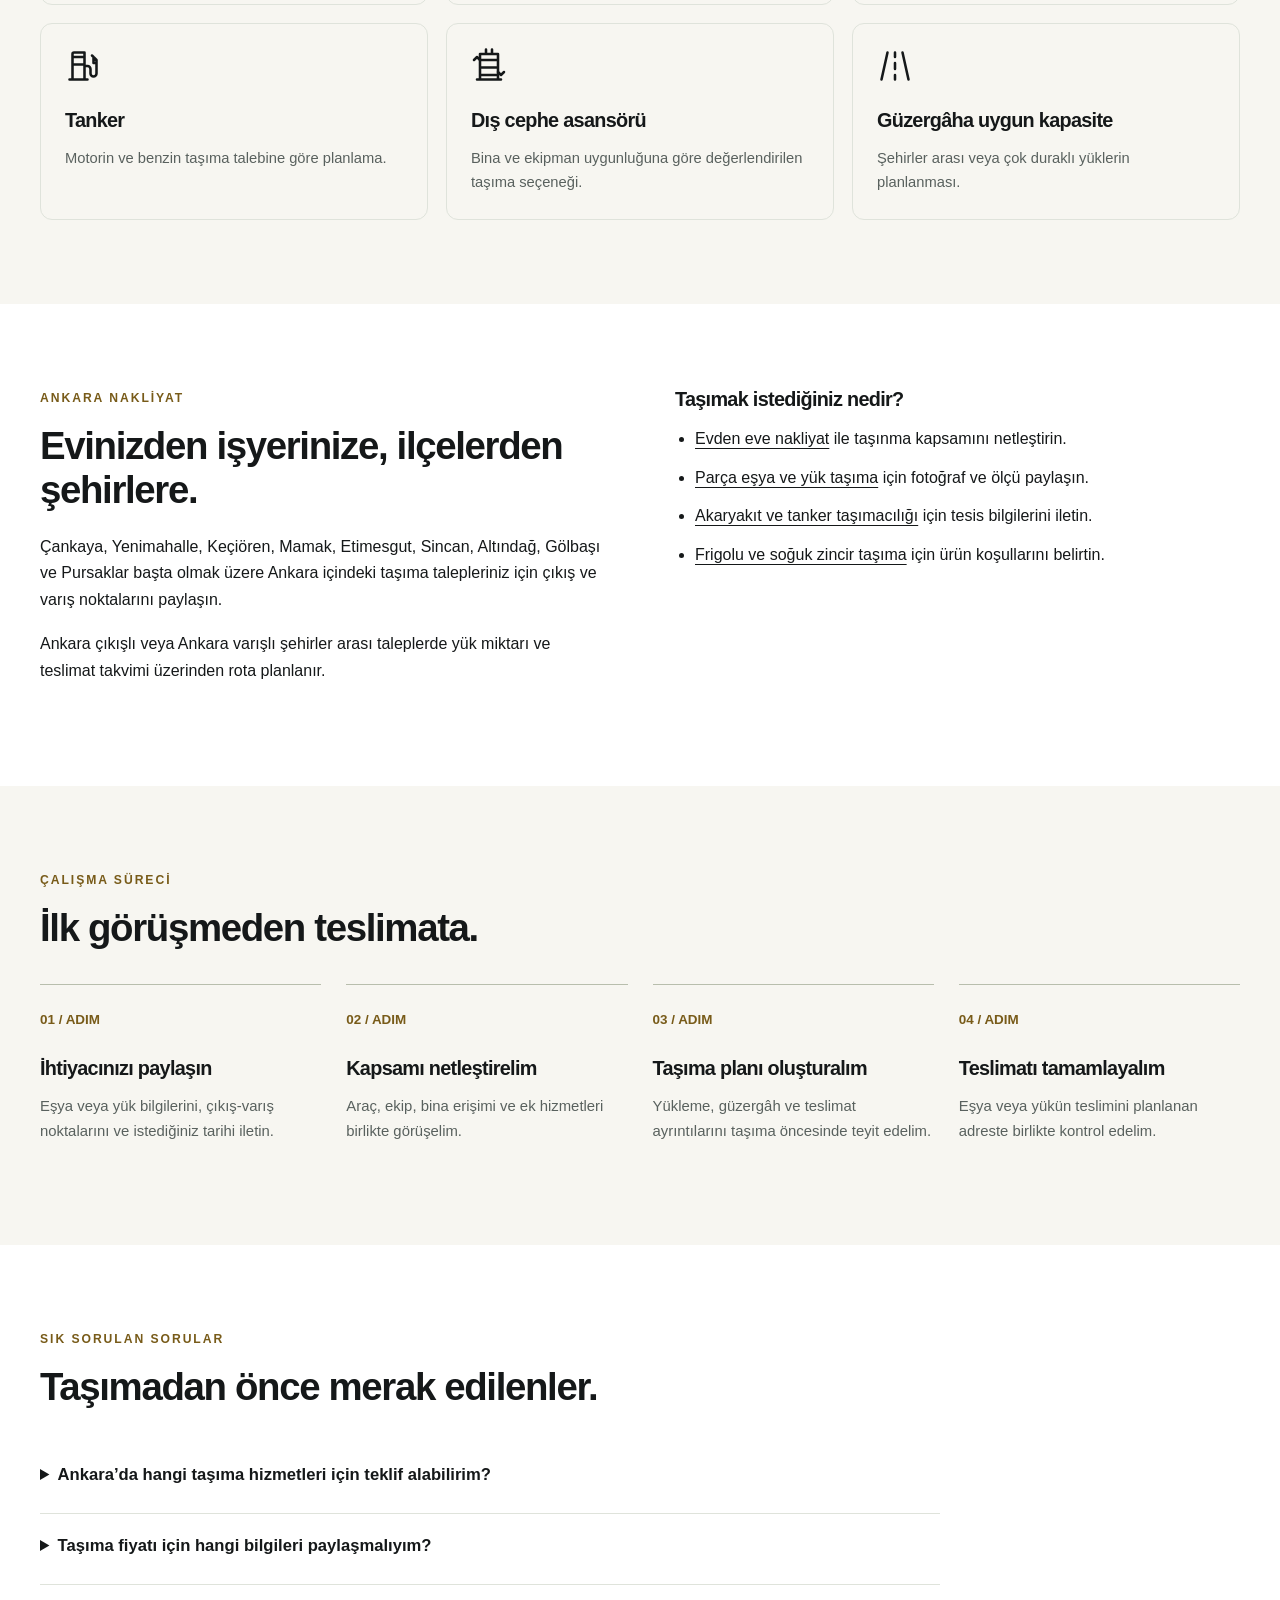
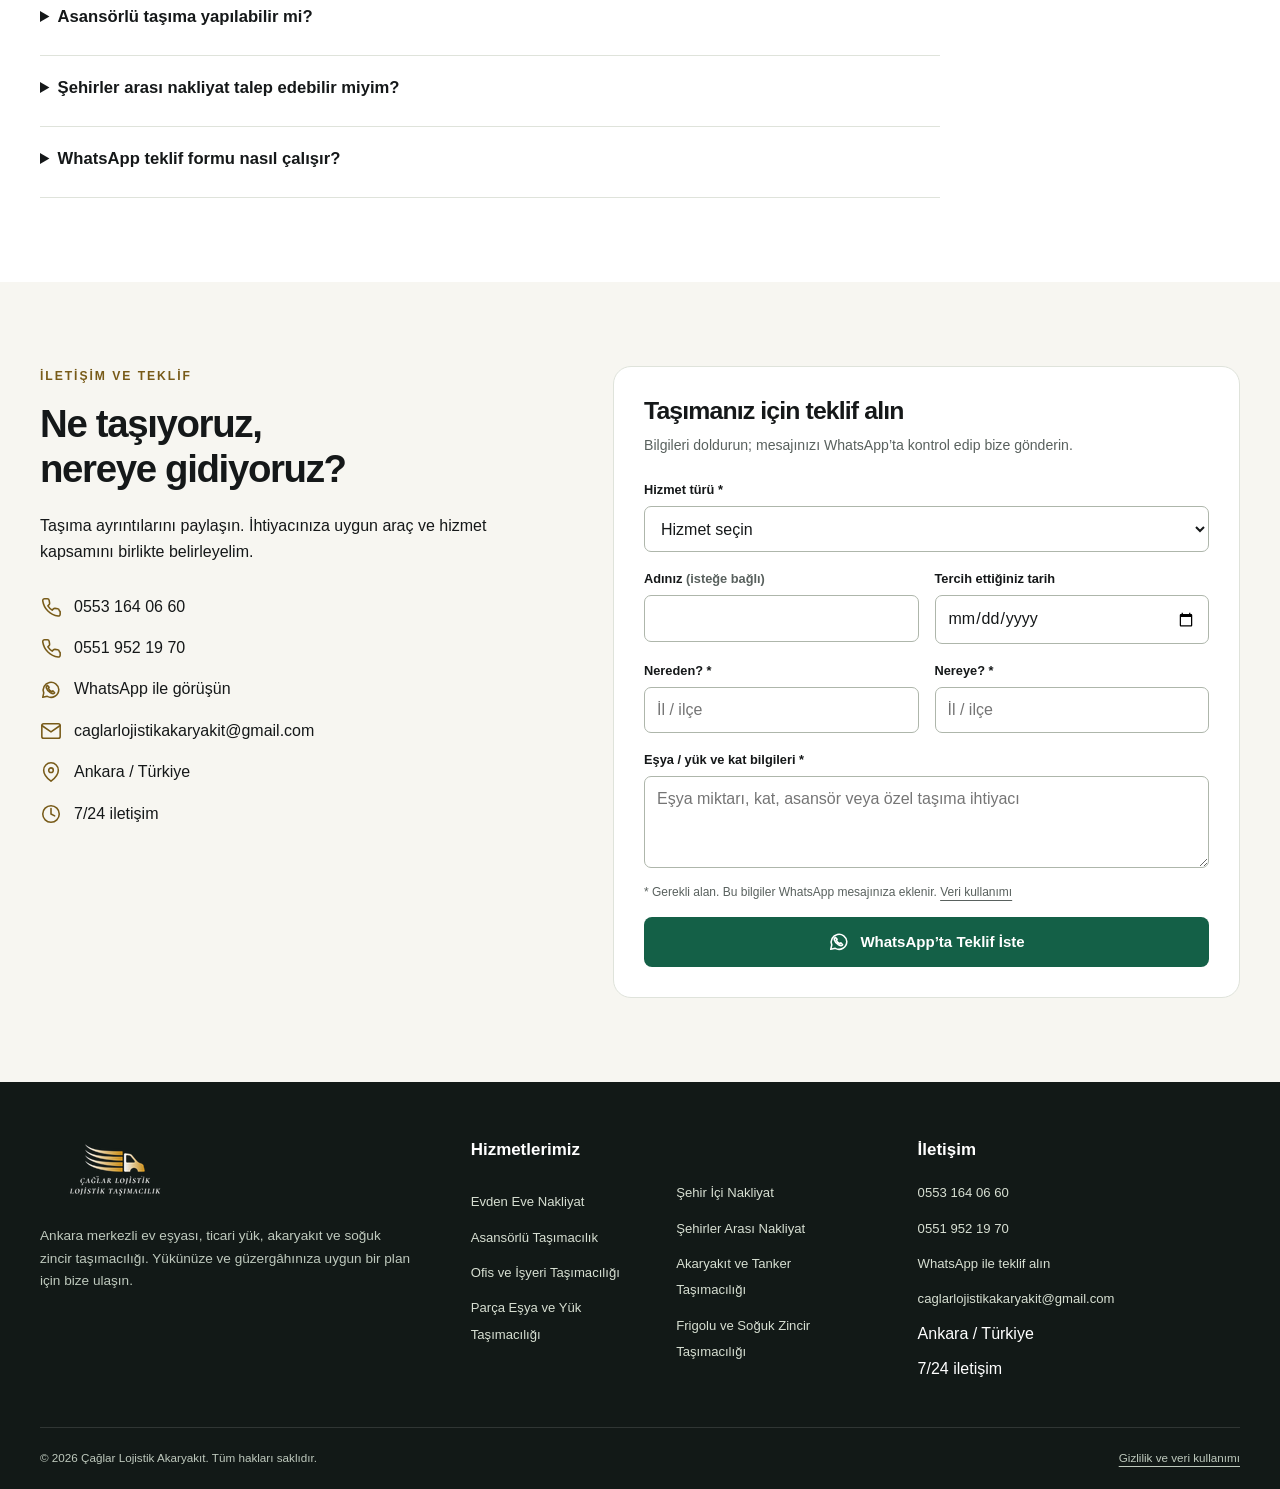
==== commit 1d8951a7: "updatess" ====
--- a/index.html
+++ b/index.html
@@ -1,1784 +1,41 @@
-<!DOCTYPE html>
-<html lang="tr">
-
-<head>
-  <meta charset="UTF-8">
-
-  <meta name="viewport" content="width=device-width, initial-scale=1.0">
-
-  <title>Çağlar Lojistik Akaryakıt | Ankara Akaryakıt Taşımacılığı ve Lojistik</title>
-
-  <meta name="description"
-    content="Çağlar Lojistik Akaryakıt; Ankara merkezli akaryakıt taşımacılığı, tanker taşımacılığı, parça yük, şehir içi ve şehirler arası taşımacılık, soğuk gıda ve frigolu tıbbi malzeme taşımacılığı hizmetleri sunar.">
-
-  <meta name="keywords"
-    content="Ankara lojistik, Ankara akaryakıt taşımacılığı, tanker taşımacılığı Ankara, motorin taşımacılığı, benzin taşımacılığı, parça yük taşımacılığı Ankara, şehir içi taşımacılık Ankara, şehirler arası taşımacılık, soğuk gıda taşımacılığı, frigolu taşımacılık Ankara, tıbbi malzeme taşımacılığı, filo yönetimi, araç takip desteği, Ankara nakliye, Ankara lojistik firması, Çağlar Lojistik Akaryakıt">
-
-  <meta name="author" content="Çağlar Lojistik Akaryakıt">
-  <meta name="robots" content="index, follow">
-  <meta name="language" content="Turkish">
-  <meta name="geo.region" content="TR-06">
-  <meta name="geo.placename" content="Ankara">
-  <meta name="geo.position" content="39.92077;32.85411">
-  <meta name="ICBM" content="39.92077, 32.85411">
-  <meta name="theme-color" content="#111111">
-
-  <link rel="canonical" href="https://caglarlojistikankara.com/">
-
-  <meta property="og:type" content="website">
-  <meta property="og:title" content="Çağlar Lojistik Akaryakıt | Ankara Lojistik ve Akaryakıt Taşımacılığı">
-  <meta property="og:description"
-    content="Akaryakıt taşımacılığı, parça yük, şehir içi ve şehirler arası taşımacılık, soğuk gıda ve frigolu tıbbi malzeme taşımacılığı.">
-  <meta property="og:url" content="https://caglarlojistikankara.com/">
-  <meta property="og:image" content="https://caglarlojistikankara.com/logo.png">
-  <meta property="og:locale" content="tr_TR">
-
-  <meta name="twitter:card" content="summary_large_image">
-  <meta name="twitter:title" content="Çağlar Lojistik Akaryakıt">
-  <meta name="twitter:description"
-    content="Ankara merkezli profesyonel lojistik, akaryakıt ve yük taşımacılığı çözümleri.">
-  <meta name="twitter:image" content="https://caglarlojistikankara.com/logo.png">
-
-  <link rel="preconnect" href="https://cdn.jsdelivr.net">
-  <link rel="preconnect" href="https://cdnjs.cloudflare.com">
-  <link rel="preconnect" href="https://code.jquery.com">
-  <link rel="preload" as="image" href="logo.png">
-  <link rel="preload" as="video" href="banner.mp4" type="video/mp4">
-
-  <link rel="icon" href="logo.png" type="image/png">
-
-  <link href="https://cdn.jsdelivr.net/npm/bootstrap@5.3.3/dist/css/bootstrap.min.css" rel="stylesheet">
-  <link href="https://cdnjs.cloudflare.com/ajax/libs/font-awesome/6.5.2/css/all.min.css" rel="stylesheet">
-
-  <script type="application/ld+json">
-  {
-    "@context": "https://schema.org",
-    "@type": "LocalBusiness",
-    "name": "Çağlar Lojistik Akaryakıt",
-    "image": "https://caglarlojistikankara.com/logo.png",
-    "url": "https://caglarlojistikankara.com/",
-    "telephone": "+905531640660",
-    "email": "caglarlojistikakaryakit@gmail.com",
-    "address": {
-      "@type": "PostalAddress",
-      "addressLocality": "Ankara",
-      "addressCountry": "TR"
-    },
-    "areaServed": [
-      "Ankara",
-      "Türkiye"
-    ],
-    "priceRange": "$$",
-    "description": "Çağlar Lojistik Akaryakıt; Ankara merkezli akaryakıt taşımacılığı, tanker taşımacılığı, parça yük, şehir içi ve şehirler arası taşımacılık, soğuk gıda taşımacılığı, frigolu tıbbi malzeme taşımacılığı, filo yönetimi ve araç takip desteği hizmetleri sunar.",
-    "sameAs": []
-  }
-  </script>
-
-  <script type="application/ld+json">
-  {
-    "@context": "https://schema.org",
-    "@type": "FAQPage",
-    "mainEntity": [
-      {
-        "@type": "Question",
-        "name": "Akaryakıt taşımacılığı yapıyor musunuz?",
-        "acceptedAnswer": {
-          "@type": "Answer",
-          "text": "Evet. Motorin ve benzin taşımacılığı yapıyoruz. Akaryakıt taşımacılığı için uygun tanker araçlarımız mevcuttur."
-        }
-      },
-      {
-        "@type": "Question",
-        "name": "Parça yük taşımacılığı yapıyor musunuz?",
-        "acceptedAnswer": {
-          "@type": "Answer",
-          "text": "Evet. Küçük, orta ve büyük hacimli parça yükler için kamyonet, panelvan, kamyon ve tır seçenekleriyle taşıma hizmeti sunuyoruz."
-        }
-      },
-      {
-        "@type": "Question",
-        "name": "Soğuk gıda taşımacılığı hizmetiniz var mı?",
-        "acceptedAnswer": {
-          "@type": "Answer",
-          "text": "Evet. Soğuk gıda taşımacılığı için frigolu araç seçenekleriyle kontrollü taşıma hizmeti sağlıyoruz."
-        }
-      },
-      {
-        "@type": "Question",
-        "name": "Tıbbi malzeme taşımacılığı yapıyor musunuz?",
-        "acceptedAnswer": {
-          "@type": "Answer",
-          "text": "Evet. Frigolu tıbbi malzeme taşımacılığı hizmetimiz vardır."
-        }
-      }
-    ]
-  }
-  </script>
-
-  <style>
-    * {
-      margin: 0;
-      padding: 0;
-      box-sizing: border-box
-    }
-
-    html {
-      scroll-behavior: smooth
-    }
-
-    body {
-      font-family: Arial, sans-serif;
-      overflow-x: hidden;
-      background: #fff;
-      color: #111
-    }
-
-    .main-header {
-      position: fixed;
-      top: 0;
-      left: 0;
-      width: 100%;
-      height: 82px;
-      z-index: 999;
-      backdrop-filter: blur(5px);
-      background: rgba(0, 0, 0, .35);
-      box-shadow: 0 4px 20px rgba(0, 0, 0, .12);
-      transition: .3s
-    }
-
-    .navbar {
-      height: 82px
-    }
-
-    .logo-icon {
-      width: 150px;
-      height: auto;
-      object-fit: contain
-    }
-
-    .nav-link {
-      color: #fff !important;
-      font-weight: 700;
-      font-size: 15px;
-      margin: 0 10px;
-      transition: .3s
-    }
-
-    .nav-link:hover {
-      color: #c9ac57 !important
-    }
-
-    .flag {
-      width: 24px;
-      height: 16px;
-      object-fit: cover;
-      margin-left: 8px;
-      border-radius: 2px
-    }
-
-    .hero-section {
-      position: relative;
-      width: 100%;
-      height: 100vh;
-      min-height: 720px;
-      overflow: hidden;
-      background: #111
-    }
-
-    .hero-video {
-      position: absolute;
-      inset: 0;
-      width: 100%;
-      height: 100%;
-      object-fit: cover;
-      z-index: 1
-    }
-
-    .hero-overlay {
-      position: absolute;
-      inset: 0;
-      background: linear-gradient(to right, rgba(0, 0, 0, .82), rgba(0, 0, 0, .45), rgba(0, 0, 0, .28));
-      z-index: 2
-    }
-
-    #particles-js {
-      position: absolute;
-      inset: 0;
-      z-index: 3;
-      opacity: .50
-    }
-
-    .hero-content {
-      position: relative;
-      z-index: 4;
-      height: 100%;
-      display: flex;
-      align-items: center;
-      padding-top: 82px;
-      color: #fff
-    }
-
-    .hero-box {
-      max-width: 850px
-    }
-
-    .hero-subtitle {
-      display: inline-block;
-      padding: 8px 18px;
-      border: 1px solid rgba(255, 255, 255, .45);
-      background: rgba(255, 255, 255, .10);
-      backdrop-filter: blur(8px);
-      border-radius: 50px;
-      font-size: 13px;
-      letter-spacing: 2px;
-      margin-bottom: 20px
-    }
-
-    .hero-title {
-      font-size: 62px;
-      font-weight: 900;
-      line-height: 1.08;
-      text-transform: uppercase;
-      margin-bottom: 22px;
-      text-shadow: 0 7px 25px rgba(0, 0, 0, .45)
-    }
-
-    .hero-title span {
-      color: #d7c27b
-    }
-
-    .hero-desc {
-      font-size: 19px;
-      line-height: 1.8;
-      max-width: 760px;
-      color: rgba(255, 255, 255, .92);
-      margin-bottom: 30px
-    }
-
-    .hero-keywords {
-      display: flex;
-      flex-wrap: wrap;
-      gap: 10px;
-      margin-bottom: 28px
-    }
-
-    .hero-keywords span {
-      background: rgba(255, 255, 255, .12);
-      border: 1px solid rgba(255, 255, 255, .20);
-      color: #fff;
-      border-radius: 50px;
-      padding: 7px 14px;
-      font-size: 13px;
-      font-weight: 700
-    }
-
-    .hero-buttons {
-      display: flex;
-      gap: 15px;
-      flex-wrap: wrap
-    }
-
-    .btn-gold,
-    .btn-outline-custom {
-      padding: 15px 28px;
-      border-radius: 50px;
-      font-weight: 800;
-      text-decoration: none;
-      transition: .3s
-    }
-
-    .btn-gold {
-      background: #c6aa55;
-      color: #111
-    }
-
-    .btn-gold:hover {
-      background: #fff;
-      color: #111;
-      transform: translateY(-3px)
-    }
-
-    .btn-outline-custom {
-      border: 1px solid rgba(255, 255, 255, .75);
-      color: #fff
-    }
-
-    .btn-outline-custom:hover {
-      background: #fff;
-      color: #111;
-      transform: translateY(-3px)
-    }
-
-    .counter-section {
-      position: relative;
-      margin-top: -65px;
-      z-index: 10;
-      padding-bottom: 70px
-    }
-
-    .counter-box {
-      background: rgba(255, 255, 255, .94);
-      backdrop-filter: blur(14px);
-      border-radius: 20px;
-      padding: 28px 18px;
-      text-align: center;
-      box-shadow: 0 10px 30px rgba(0, 0, 0, .10);
-      transition: .35s;
-      height: 100%
-    }
-
-    .counter-box:hover {
-      transform: translateY(-5px)
-    }
-
-    .counter-icon {
-      width: 58px;
-      height: 58px;
-      margin: auto;
-      margin-bottom: 14px;
-      border-radius: 50%;
-      background: linear-gradient(135deg, #c9ac57, #8e7332);
-      display: flex;
-      align-items: center;
-      justify-content: center
-    }
-
-    .counter-icon i {
-      color: #fff;
-      font-size: 20px
-    }
-
-    .counter-box h2 {
-      font-size: 32px;
-      font-weight: 900;
-      color: #111;
-      margin-bottom: 6px;
-      line-height: 1
-    }
-
-    .counter-box p {
-      font-size: 14px;
-      color: #666;
-      margin: 0;
-      font-weight: 600
-    }
-
-    .section-padding {
-      padding: 110px 0
-    }
-
-    .bg-soft {
-      background: #f7f7f7
-    }
-
-    .section-title {
-      text-align: center;
-      margin-bottom: 65px
-    }
-
-    .section-title span {
-      display: inline-block;
-      padding: 8px 18px;
-      border-radius: 50px;
-      background: rgba(201, 172, 87, .12);
-      color: #b69745;
-      font-size: 13px;
-      font-weight: 800;
-      letter-spacing: 2px;
-      margin-bottom: 18px
-    }
-
-    .section-title h2 {
-      font-size: 50px;
-      font-weight: 900;
-      color: #111;
-      margin-bottom: 18px
-    }
-
-    .section-title p {
-      max-width: 850px;
-      margin: auto;
-      color: #666;
-      font-size: 18px;
-      line-height: 1.8
-    }
-
-    .service-card {
-      position: relative;
-      background: #fff;
-      border-radius: 28px;
-      padding: 42px 34px;
-      overflow: hidden;
-      transition: .45s;
-      height: 100%;
-      box-shadow: 0 12px 40px rgba(0, 0, 0, .05)
-    }
-
-    .service-card::before {
-      content: "";
-      position: absolute;
-      top: 0;
-      left: 0;
-      width: 0;
-      height: 4px;
-      background: linear-gradient(90deg, #c9ac57, #8d7232);
-      transition: .4s
-    }
-
-    .service-card:hover::before {
-      width: 100%
-    }
-
-    .service-card:hover {
-      transform: translateY(-10px);
-      box-shadow: 0 20px 60px rgba(0, 0, 0, .12)
-    }
-
-    .service-icon {
-      width: 78px;
-      height: 78px;
-      border-radius: 22px;
-      background: linear-gradient(135deg, #c9ac57, #8d7232);
-      display: flex;
-      align-items: center;
-      justify-content: center;
-      margin-bottom: 26px
-    }
-
-    .service-icon i {
-      color: #fff;
-      font-size: 30px
-    }
-
-    .service-card h3 {
-      font-size: 25px;
-      font-weight: 900;
-      margin-bottom: 16px;
-      color: #111
-    }
-
-    .service-card p {
-      color: #666;
-      line-height: 1.85;
-      margin-bottom: 24px;
-      font-size: 15.5px
-    }
-
-    .service-card a {
-      text-decoration: none;
-      color: #b69745;
-      font-weight: 800;
-      font-size: 15px
-    }
-
-    .service-card a i {
-      margin-left: 8px
-    }
-
-    .seo-text-box {
-      background: #fff;
-      border-radius: 28px;
-      padding: 45px;
-      box-shadow: 0 12px 40px rgba(0, 0, 0, .05)
-    }
-
-    .seo-text-box h2 {
-      font-size: 36px;
-      font-weight: 900;
-      margin-bottom: 18px;
-      color: #111
-    }
-
-    .seo-text-box h3 {
-      font-size: 24px;
-      font-weight: 900;
-      margin-top: 28px;
-      margin-bottom: 14px;
-      color: #111
-    }
-
-    .seo-text-box p {
-      font-size: 16.5px;
-      line-height: 1.9;
-      color: #666;
-      margin-bottom: 14px
-    }
-
-    .about-box {
-      background: #111;
-      border-radius: 34px;
-      padding: 55px;
-      color: #fff;
-      position: relative;
-      overflow: hidden
-    }
-
-    .about-box::after {
-      content: "";
-      position: absolute;
-      right: -90px;
-      top: -90px;
-      width: 260px;
-      height: 260px;
-      background: rgba(201, 172, 87, .18);
-      border-radius: 50%
-    }
-
-    .about-box h2 {
-      font-size: 42px;
-      font-weight: 900;
-      margin-bottom: 20px
-    }
-
-    .about-box p {
-      color: rgba(255, 255, 255, .75);
-      line-height: 1.9;
-      font-size: 17px
-    }
-
-    .about-list {
-      list-style: none;
-      padding: 0;
-      margin: 25px 0 0
-    }
-
-    .about-list li {
-      margin-bottom: 13px;
-      color: rgba(255, 255, 255, .84)
-    }
-
-    .about-list i {
-      color: #c9ac57;
-      margin-right: 10px
-    }
-
-    .fleet-card {
-      background: #fff;
-      border-radius: 24px;
-      padding: 28px;
-      text-align: center;
-      height: 100%;
-      box-shadow: 0 10px 35px rgba(0, 0, 0, .06);
-      transition: .35s
-    }
-
-    .fleet-card:hover {
-      transform: translateY(-7px)
-    }
-
-    .fleet-card i {
-      font-size: 34px;
-      color: #b69745;
-      margin-bottom: 16px
-    }
-
-    .fleet-card h4 {
-      font-size: 20px;
-      font-weight: 900;
-      margin: 0 0 8px
-    }
-
-    .fleet-card p {
-      color: #666;
-      margin: 0;
-      font-size: 15px;
-      line-height: 1.7
-    }
-
-    .process-card {
-      background: #111;
-      color: #fff;
-      border-radius: 26px;
-      padding: 34px;
-      height: 100%;
-      position: relative;
-      overflow: hidden
-    }
-
-    .process-no {
-      font-size: 42px;
-      font-weight: 900;
-      color: #c9ac57;
-      margin-bottom: 18px
-    }
-
-    .process-card h4 {
-      font-weight: 900;
-      margin-bottom: 12px
-    }
-
-    .process-card p {
-      color: rgba(255, 255, 255, .72);
-      line-height: 1.8;
-      margin: 0
-    }
-
-    .accordion-item {
-      border: 0;
-      margin-bottom: 14px;
-      border-radius: 18px !important;
-      overflow: hidden;
-      box-shadow: 0 8px 25px rgba(0, 0, 0, .05)
-    }
-
-    .accordion-button {
-      font-weight: 800;
-      padding: 22px;
-      box-shadow: none !important
-    }
-
-    .accordion-button:not(.collapsed) {
-      background: #111;
-      color: #fff
-    }
-
-    .accordion-body {
-      line-height: 1.8;
-      color: #555
-    }
-
-    .contact-card {
-      background: #111;
-      color: #fff;
-      border-radius: 28px;
-      padding: 40px;
-      height: 100%
-    }
-
-    .contact-card h3 {
-      font-size: 30px;
-      font-weight: 900;
-      margin-bottom: 24px
-    }
-
-    .contact-card a,
-    .contact-card span {
-      color: rgba(255, 255, 255, .78);
-      text-decoration: none;
-      display: block;
-      margin-bottom: 16px;
-      line-height: 1.6
-    }
-
-    .contact-card i {
-      color: #c9ac57;
-      margin-right: 10px
-    }
-
-    .contact-form {
-      background: #f7f7f7;
-      border-radius: 28px;
-      padding: 40px
-    }
-
-    .contact-form input,
-    .contact-form textarea {
-      width: 100%;
-      border: 0;
-      outline: none;
-      background: #fff;
-      border-radius: 14px;
-      padding: 16px;
-      margin-bottom: 16px;
-      box-shadow: 0 5px 20px rgba(0, 0, 0, .04)
-    }
-
-    .contact-form button {
-      border: 0;
-      background: linear-gradient(135deg, #c9ac57, #8d7232);
-      padding: 15px 28px;
-      border-radius: 50px;
-      font-weight: 900;
-      color: #111
-    }
-
-    .footer-section {
-      position: relative;
-      background: #111;
-      color: #fff;
-      overflow: hidden
-    }
-
-    .footer-top {
-      padding: 90px 0 40px
-    }
-
-    .footer-widget h4 {
-      font-size: 22px;
-      font-weight: 800;
-      margin-bottom: 28px;
-      color: #fff;
-      position: relative
-    }
-
-    .footer-widget h4::after {
-      content: "";
-      position: absolute;
-      left: 0;
-      bottom: -10px;
-      width: 42px;
-      height: 3px;
-      background: linear-gradient(90deg, #c9ac57, #8d7232);
-      border-radius: 20px
-    }
-
-    .footer-logo {
-      display: flex;
-      align-items: center;
-      gap: 14px;
-      text-decoration: none;
-      color: #fff;
-      margin-bottom: 24px
-    }
-
-    .footer-logo img {
-      width: 90px;
-      height: auto;
-      object-fit: contain
-    }
-
-    .footer-logo span {
-      font-size: 17px;
-      font-weight: 900;
-      letter-spacing: 3px;
-      color: #fff
-    }
-
-    .footer-desc {
-      color: rgba(255, 255, 255, .72);
-      line-height: 1.9;
-      font-size: 15px;
-      max-width: 390px;
-      margin-bottom: 26px
-    }
-
-    .footer-social {
-      display: flex;
-      gap: 12px
-    }
-
-    .footer-social a {
-      width: 42px;
-      height: 42px;
-      border-radius: 50%;
-      background: rgba(255, 255, 255, .08);
-      color: #fff;
-      display: flex;
-      align-items: center;
-      justify-content: center;
-      text-decoration: none;
-      transition: .35s
-    }
-
-    .footer-social a:hover {
-      background: linear-gradient(135deg, #c9ac57, #8d7232);
-      transform: translateY(-4px)
-    }
-
-    .footer-links,
-    .footer-contact {
-      list-style: none;
-      padding: 0;
-      margin: 0
-    }
-
-    .footer-links li {
-      margin-bottom: 13px
-    }
-
-    .footer-links a {
-      color: rgba(255, 255, 255, .72);
-      text-decoration: none;
-      font-size: 15px;
-      transition: .3s
-    }
-
-    .footer-links a:hover {
-      color: #c9ac57;
-      padding-left: 6px
-    }
-
-    .footer-contact li {
-      display: flex;
-      align-items: flex-start;
-      gap: 13px;
-      margin-bottom: 16px;
-      color: rgba(255, 255, 255, .72);
-      font-size: 15px;
-      line-height: 1.6
-    }
-
-    .footer-contact i {
-      color: #c9ac57;
-      font-size: 17px;
-      margin-top: 4px;
-      min-width: 18px
-    }
-
-    .footer-contact a {
-      color: rgba(255, 255, 255, .72);
-      text-decoration: none
-    }
-
-    .footer-cta {
-      margin-top: 65px;
-      padding: 34px 40px;
-      border-radius: 28px;
-      background: linear-gradient(135deg, rgba(201, 172, 87, .18), rgba(255, 255, 255, .06));
-      border: 1px solid rgba(255, 255, 255, .12);
-      display: flex;
-      align-items: center;
-      justify-content: space-between;
-      gap: 25px
-    }
-
-    .footer-cta h3 {
-      font-size: 28px;
-      font-weight: 900;
-      margin-bottom: 8px
-    }
-
-    .footer-cta p {
-      margin: 0;
-      color: rgba(255, 255, 255, .68)
-    }
-
-    .footer-cta a {
-      background: linear-gradient(135deg, #c9ac57, #8d7232);
-      color: #111;
-      text-decoration: none;
-      padding: 15px 28px;
-      border-radius: 50px;
-      font-weight: 900
-    }
-
-    .footer-bottom {
-      border-top: 1px solid rgba(255, 255, 255, .09);
-      padding: 22px 0
-    }
-
-    .footer-bottom-content {
-      display: flex;
-      align-items: center;
-      justify-content: space-between;
-      gap: 15px
-    }
-
-    .footer-bottom p {
-      margin: 0;
-      color: rgba(255, 255, 255, .62);
-      font-size: 14px
-    }
-
-    .footer-bottom a {
-      color: rgba(255, 255, 255, .62);
-      text-decoration: none;
-      margin-left: 18px;
-      font-size: 14px
-    }
-
-    .fixed-contact-buttons {
-      position: fixed;
-      right: 22px;
-      bottom: 24px;
-      z-index: 9999;
-      display: flex;
-      flex-direction: column;
-      gap: 12px
-    }
-
-    .fixed-contact-buttons a {
-      width: 56px;
-      height: 56px;
-      border-radius: 50%;
-      color: #fff;
-      display: flex;
-      align-items: center;
-      justify-content: center;
-      font-size: 22px;
-      text-decoration: none;
-      box-shadow: 0 10px 30px rgba(0, 0, 0, .22);
-      transition: .3s
-    }
-
-    .fixed-contact-buttons a:hover {
-      transform: translateY(-5px)
-    }
-
-    .fixed-call {
-      background: linear-gradient(135deg, #c9ac57, #8d7232)
-    }
-
-    .fixed-whatsapp {
-      background: #25D366
-    }
-
-    @media(max-width:991px) {
-      .main-header {
-        height: auto
-      }
-
-      .navbar {
-        height: auto;
-        padding: 14px 0
-      }
-
-      .navbar-collapse {
-        background: rgba(0, 0, 0, .88);
-        padding: 20px;
-        margin-top: 12px;
-        border-radius: 18px
-      }
-
-      .hero-title {
-        font-size: 42px
-      }
-
-      .hero-desc {
-        font-size: 16px
-      }
-
-      .section-padding {
-        padding: 85px 0
-      }
-
-      .section-title h2 {
-        font-size: 38px
-      }
-
-      .footer-cta {
-        flex-direction: column;
-        align-items: flex-start;
-        padding: 28px
-      }
-
-      .footer-bottom-content {
-        flex-direction: column;
-        text-align: center
-      }
-
-      .footer-bottom a {
-        margin: 0 8px
-      }
-    }
-
-    @media(max-width:576px) {
-      .logo-icon {
-        width: 115px
-      }
-
-      .hero-section {
-        min-height: 700px
-      }
-
-      .hero-title {
-        font-size: 34px
-      }
-
-      .hero-content {
-        text-align: center
-      }
-
-      .hero-buttons,
-      .hero-keywords {
-        justify-content: center
-      }
-
-      .counter-section {
-        margin-top: -30px
-      }
-
-      .about-box,
-      .seo-text-box {
-        padding: 32px 24px
-      }
-
-      .about-box h2,
-      .seo-text-box h2 {
-        font-size: 30px
-      }
-
-      .fixed-contact-buttons {
-        right: 15px;
-        bottom: 18px
-      }
-    }
-  </style>
-</head>
-
-<body>
-
-  <header class="main-header">
-    <nav class="navbar navbar-expand-lg">
-      <div class="container">
-        <a href="#" class="logo-area" aria-label="Çağlar Lojistik Akaryakıt Ana Sayfa">
-          <img src="logo.png" class="logo-icon" alt="Çağlar Lojistik Akaryakıt Ankara Lojistik Firması Logo">
-        </a>
-
-        <button class="navbar-toggler border-0" type="button" data-bs-toggle="collapse" data-bs-target="#mainMenu"
-          aria-label="Menüyü Aç">
-          <i class="fa-solid fa-bars fs-2 text-white"></i>
-        </button>
-
-        <div class="collapse navbar-collapse justify-content-end" id="mainMenu">
-          <ul class="navbar-nav align-items-lg-center">
-            <li class="nav-item"><a class="nav-link" href="#">Ana Sayfa</a></li>
-            <li class="nav-item"><a class="nav-link" href="#kurumsal">Kurumsal</a></li>
-            <li class="nav-item"><a class="nav-link" href="#hizmetler">Hizmetler</a></li>
-            <li class="nav-item"><a class="nav-link" href="#filo">Araçlarımız</a></li>
-            <li class="nav-item"><a class="nav-link" href="#seo">Ankara Lojistik</a></li>
-            <li class="nav-item"><a class="nav-link" href="#sss">SSS</a></li>
-            <li class="nav-item"><a class="nav-link" href="#iletisim">İletişim</a></li>
-            <li class="nav-item d-flex align-items-center ms-lg-2">
-              <img src="https://flagcdn.com/w40/tr.png" class="flag" alt="Türkçe">
-              <img src="https://flagcdn.com/w40/gb.png" class="flag" alt="English">
-            </li>
-          </ul>
-        </div>
-      </div>
-    </nav>
-  </header>
-
-  <main>
-
-    <section class="hero-section">
-      <video class="hero-video" autoplay muted loop playsinline poster="logo.png">
-        <source src="banner.mp4" type="video/mp4">
-      </video>
-
-      <div class="hero-overlay"></div>
-      <div id="particles-js"></div>
-
-      <div class="container hero-content">
-        <div class="hero-box">
-          <div class="hero-subtitle">ANKARA AKARYAKIT, SOĞUK ZİNCİR VE YÜK TAŞIMACILIĞI</div>
-
-          <h1 class="hero-title">
-            Ankara’da Güvenilir <span>Lojistik</span><br>
-            ve Akaryakıt Taşımacılığı
-          </h1>
-
-          <p class="hero-desc">
-            Çağlar Lojistik Akaryakıt; Ankara merkezli akaryakıt taşımacılığı, tanker taşımacılığı, parça yük
-            taşımacılığı, şehir içi ve şehirler arası taşımacılık, soğuk gıda taşımacılığı ve frigolu tıbbi malzeme
-            taşımacılığı hizmetlerinde ihtiyaca yönelik araç seçenekleriyle profesyonel çözümler sunar.
-          </p>
-
-          <div class="hero-keywords">
-            <span>Akaryakıt Taşımacılığı</span>
-            <span>Parça Yük</span>
-            <span>Frigolu Taşımacılık</span>
-            <span>Tanker</span>
-            <span>Şehirler Arası Taşıma</span>
-          </div>
-
-          <div class="hero-buttons">
-            <a href="tel:+905531640660" class="btn-gold">
-              <i class="fa-solid fa-phone me-2"></i> Hemen Ara
-            </a>
-
-            <a href="https://wa.me/905531640660?text=Merhaba,%20lojistik%20hizmeti%20için%20teklif%20almak%20istiyorum."
-              target="_blank" class="btn-outline-custom" rel="noopener">
-              <i class="fa-brands fa-whatsapp me-2"></i> Teklif Al
-            </a>
-          </div>
-        </div>
-      </div>
-    </section>
-
-    <section class="counter-section" aria-label="Çağlar Lojistik istatistikleri">
-      <div class="container">
-        <div class="row g-4">
-
-          <div class="col-lg-3 col-md-6">
-            <div class="counter-box">
-              <div class="counter-icon"><i class="fa-solid fa-users"></i></div>
-              <h2><span class="counter" data-count="1250">0</span>+</h2>
-              <p>Mutlu Müşteri</p>
-            </div>
-          </div>
-
-          <div class="col-lg-3 col-md-6">
-            <div class="counter-box">
-              <div class="counter-icon"><i class="fa-solid fa-truck-fast"></i></div>
-              <h2><span class="counter" data-count="5800">0</span>+</h2>
-              <p>Tamamlanan Taşıma</p>
-            </div>
-          </div>
-
-          <div class="col-lg-3 col-md-6">
-            <div class="counter-box">
-              <div class="counter-icon"><i class="fa-solid fa-truck"></i></div>
-              <h2><span class="counter" data-count="6">0</span>+</h2>
-              <p>Araç Tipi</p>
-            </div>
-          </div>
-
-          <div class="col-lg-3 col-md-6">
-            <div class="counter-box">
-              <div class="counter-icon"><i class="fa-solid fa-headset"></i></div>
-              <h2><span class="counter" data-count="24">0</span>/7</h2>
-              <p>Destek</p>
-            </div>
-          </div>
-
-        </div>
-      </div>
-    </section>
-
-    <section class="section-padding bg-soft" id="hizmetler">
-      <div class="container">
-        <div class="section-title">
-          <span>ANKARA LOJİSTİK HİZMETLERİ</span>
-          <h2>Taşımacılık ve Lojistik Hizmetlerimiz</h2>
-          <p>
-            Ankara lojistik firması olarak farklı yük türlerine, farklı sektörlere ve farklı rota ihtiyaçlarına uygun
-            araç seçeneklerimizle akaryakıt taşımacılığı, parça yük taşımacılığı, soğuk zincir taşımacılığı ve şehirler
-            arası nakliye hizmetleri sunuyoruz.
-          </p>
-        </div>
-
-        <div class="row g-4">
-
-          <div class="col-lg-4 col-md-6">
-            <article class="service-card">
-              <div class="service-icon"><i class="fa-solid fa-gas-pump"></i></div>
-              <h3>Akaryakıt Taşımacılığı</h3>
-              <p>Motorin ve benzin taşımacılığı için uygun tanker araçlarımızla güvenli, planlı ve kontrollü akaryakıt
-                taşıma hizmeti sunuyoruz. Ankara akaryakıt taşımacılığı ihtiyaçlarınızda doğru araç, doğru rota ve
-                zamanında teslimat prensibiyle çalışıyoruz.</p>
-              <a href="#iletisim">Teklif Al <i class="fa-solid fa-arrow-right"></i></a>
-            </article>
-          </div>
-
-          <div class="col-lg-4 col-md-6">
-            <article class="service-card">
-              <div class="service-icon"><i class="fa-solid fa-boxes-stacked"></i></div>
-              <h3>Parça Yük Taşımacılığı</h3>
-              <p>Küçük, orta ve büyük hacimli parça yükleriniz için kamyonet, panelvan, kamyon ve tır seçenekleriyle
-                ekonomik ve güvenilir parça yük taşımacılığı sağlıyoruz. Her yüke uygun araç planlaması yapılır.</p>
-              <a href="#iletisim">Teklif Al <i class="fa-solid fa-arrow-right"></i></a>
-            </article>
-          </div>
-
-          <div class="col-lg-4 col-md-6">
-            <article class="service-card">
-              <div class="service-icon"><i class="fa-solid fa-city"></i></div>
-              <h3>Şehir İçi Taşımacılık</h3>
-              <p>Ankara şehir içi taşımacılık hizmetlerinde hızlı planlama, doğru araç seçimi ve güvenli teslimat
-                anlayışıyla işletmelere ve bireysel müşterilere pratik lojistik çözümleri sunuyoruz.</p>
-              <a href="#iletisim">Teklif Al <i class="fa-solid fa-arrow-right"></i></a>
-            </article>
-          </div>
-
-          <div class="col-lg-4 col-md-6">
-            <article class="service-card">
-              <div class="service-icon"><i class="fa-solid fa-road"></i></div>
-              <h3>Şehirler Arası Taşımacılık</h3>
-              <p>Şehirler arası taşımacılık süreçlerinde mesafe, yük tipi ve teslimat zamanına göre en uygun araç
-                yönlendirilir. Ankara çıkışlı veya Ankara varışlı taşımalarınız güvenli şekilde planlanır.</p>
-              <a href="#iletisim">Teklif Al <i class="fa-solid fa-arrow-right"></i></a>
-            </article>
-          </div>
-
-          <div class="col-lg-4 col-md-6">
-            <article class="service-card">
-              <div class="service-icon"><i class="fa-solid fa-snowflake"></i></div>
-              <h3>Soğuk Gıda Taşımacılığı</h3>
-              <p>Sıcaklık hassasiyeti bulunan gıda ürünleri için frigolu araç desteğiyle soğuk zincire uygun, kontrollü
-                ve güvenli taşıma çözümleri sunuyoruz. Soğuk gıda lojistiği için uygun araç planlanır.</p>
-              <a href="#iletisim">Teklif Al <i class="fa-solid fa-arrow-right"></i></a>
-            </article>
-          </div>
-
-          <div class="col-lg-4 col-md-6">
-            <article class="service-card">
-              <div class="service-icon"><i class="fa-solid fa-kit-medical"></i></div>
-              <h3>Frigolu Tıbbi Malzeme</h3>
-              <p>Tıbbi malzeme ve hassas ürünlerin taşınmasında sıcaklık kontrolü, güvenli sevkiyat ve dikkatli
-                operasyon planlamasıyla profesyonel frigolu tıbbi malzeme taşımacılığı desteği sağlıyoruz.</p>
-              <a href="#iletisim">Teklif Al <i class="fa-solid fa-arrow-right"></i></a>
-            </article>
-          </div>
-
-          <div class="col-lg-4 col-md-6">
-            <article class="service-card">
-              <div class="service-icon"><i class="fa-solid fa-house-chimney"></i></div>
-              <h3>Evden Eve Nakliye</h3>
-              <p>Ev eşyası taşıma ihtiyaçlarında uygun araç, planlı yükleme ve güvenli teslimat yaklaşımıyla şehir içi
-                ve şehirler arası nakliye hizmeti sağlıyoruz. Yükünüze göre araç seçimi yapılır.</p>
-              <a href="#iletisim">Teklif Al <i class="fa-solid fa-arrow-right"></i></a>
-            </article>
-          </div>
-
-          <div class="col-lg-4 col-md-6">
-            <article class="service-card">
-              <div class="service-icon"><i class="fa-solid fa-network-wired"></i></div>
-              <h3>Filo Yönetimi</h3>
-              <p>Operasyon süreçlerinde araç planlama, rota düzenleme, araç ihtiyacına göre çözüm üretme ve sevkiyat
-                organizasyonu konusunda işletmelere filo yönetimi desteği sunuyoruz.</p>
-              <a href="#iletisim">Teklif Al <i class="fa-solid fa-arrow-right"></i></a>
-            </article>
-          </div>
-
-          <div class="col-lg-4 col-md-6">
-            <article class="service-card">
-              <div class="service-icon"><i class="fa-solid fa-location-crosshairs"></i></div>
-              <h3>Araç Takip Desteği</h3>
-              <p>Taşıma sürecinde operasyon takibi ve süreç kontrolü sağlayarak yüklerinizin planlanan şekilde
-                ilerlemesine yardımcı olan araç takip desteği sunuyoruz. Süreç boyunca hızlı iletişim sağlanır.</p>
-              <a href="#iletisim">Teklif Al <i class="fa-solid fa-arrow-right"></i></a>
-            </article>
-          </div>
-
-        </div>
-      </div>
-    </section>
-
-    <section class="section-padding" id="kurumsal">
-      <div class="container">
-        <div class="about-box">
-          <div class="row align-items-center g-4">
-            <div class="col-lg-7">
-              <h2>Ankara’da Her Yüke Uygun Araç İmkanı</h2>
-              <p>
-                Çağlar Lojistik Akaryakıt olarak taşınacak yükün türüne, hacmine, hassasiyetine ve teslimat planına göre
-                en uygun araç seçeneğini sunuyoruz. Frigolu tır, tanker, kamyon, kamyonet, panelvan ve hafif ticari araç
-                imkanlarımızla Ankara lojistik ihtiyaçlarınıza profesyonel çözümler üretiyoruz.
-              </p>
-              <p>
-                Amacımız yalnızca yük taşımak değil; doğru planlama, güvenli sevkiyat, hızlı iletişim ve ihtiyaca
-                yönelik araç yönlendirmesiyle müşterilerimize sorunsuz bir lojistik deneyimi sunmaktır.
-              </p>
-            </div>
-
-            <div class="col-lg-5">
-              <ul class="about-list">
-                <li><i class="fa-solid fa-check"></i> Akaryakıt ve tanker taşımacılığı</li>
-                <li><i class="fa-solid fa-check"></i> Frigolu araçlarla soğuk zincir taşımacılığı</li>
-                <li><i class="fa-solid fa-check"></i> Parça yük ve komple yük çözümleri</li>
-                <li><i class="fa-solid fa-check"></i> Ankara şehir içi ve şehirler arası taşıma</li>
-                <li><i class="fa-solid fa-check"></i> Araç takip ve filo yönetimi desteği</li>
-                <li><i class="fa-solid fa-check"></i> İhtiyaca yönelik araç yönlendirme</li>
-              </ul>
-            </div>
-          </div>
-        </div>
-      </div>
-    </section>
-
-    <section class="section-padding bg-soft" id="filo">
-      <div class="container">
-        <div class="section-title">
-          <span>ARAÇ FİLOSU</span>
-          <h2>İhtiyaca Yönelik Araç Seçenekleri</h2>
-          <p>
-            Yükünüzün türüne göre doğru aracı belirliyor, taşıma sürecini güvenli ve verimli şekilde planlıyoruz.
-            Frigolu tır, tanker, kamyon, kamyonet, panelvan ve hafif ticari araç seçeneklerimiz mevcuttur.
-          </p>
-        </div>
-
-        <div class="row g-4">
-          <div class="col-lg-4 col-md-6">
-            <div class="fleet-card">
-              <i class="fa-solid fa-temperature-low"></i>
-              <h4>Frigolu Tır</h4>
-              <p>Soğuk gıda ve sıcaklık hassasiyeti bulunan tıbbi malzemelerin taşınması için uygundur.</p>
-            </div>
-          </div>
-
-          <div class="col-lg-4 col-md-6">
-            <div class="fleet-card">
-              <i class="fa-solid fa-gas-pump"></i>
-              <h4>Tanker</h4>
-              <p>Motorin ve benzin gibi akaryakıt ürünlerinin güvenli taşınması için kullanılır.</p>
-            </div>
-          </div>
-
-          <div class="col-lg-4 col-md-6">
-            <div class="fleet-card">
-              <i class="fa-solid fa-truck"></i>
-              <h4>Kamyon</h4>
-              <p>Orta ve büyük hacimli yüklerin şehir içi veya şehirler arası taşınmasında tercih edilir.</p>
-            </div>
-          </div>
-
-          <div class="col-lg-4 col-md-6">
-            <div class="fleet-card">
-              <i class="fa-solid fa-truck-pickup"></i>
-              <h4>Kamyonet</h4>
-              <p>Parça yük, küçük ölçekli taşıma ve hızlı sevkiyat ihtiyaçları için pratik çözümdür.</p>
-            </div>
-          </div>
-
-          <div class="col-lg-4 col-md-6">
-            <div class="fleet-card">
-              <i class="fa-solid fa-van-shuttle"></i>
-              <h4>Panelvan</h4>
-              <p>Şehir içi hızlı teslimat, paketli ürün ve küçük yük transferlerinde kullanılır.</p>
-            </div>
-          </div>
-
-          <div class="col-lg-4 col-md-6">
-            <div class="fleet-card">
-              <i class="fa-solid fa-car-side"></i>
-              <h4>Hafif Ticari</h4>
-              <p>Acil, küçük hacimli ve hızlı teslimat gerektiren taşıma ihtiyaçları için uygundur.</p>
-            </div>
-          </div>
-        </div>
-      </div>
-    </section>
-
-    <section class="section-padding" id="seo">
-      <div class="container">
-        <div class="seo-text-box">
-          <h2>Ankara Lojistik ve Akaryakıt Taşımacılığı Çözümleri</h2>
-
-          <p>
-            Ankara lojistik sektöründe güvenilir, hızlı ve ihtiyaca yönelik taşıma çözümleri sunan Çağlar Lojistik
-            Akaryakıt; akaryakıt taşımacılığı, tanker taşımacılığı, parça yük taşımacılığı, şehir içi taşımacılık,
-            şehirler arası taşımacılık, soğuk gıda taşımacılığı ve frigolu tıbbi malzeme taşımacılığı alanlarında
-            profesyonel hizmet verir.
-          </p>
-
-          <p>
-            Ankara merkezli lojistik ihtiyaçlarında doğru araç seçimi büyük önem taşır. Bu nedenle her yük için ayrı
-            planlama yapılır. Frigolu tır, tanker, kamyon, kamyonet, panelvan ve hafif ticari araç seçenekleriyle
-            yükünüzün türüne, teslimat süresine ve güzergahına göre en uygun lojistik çözüm oluşturulur.
-          </p>
-
-          <h3>Ankara Akaryakıt Taşımacılığı</h3>
-          <p>
-            Motorin ve benzin taşımacılığı için uygun tanker araçlarımızla Ankara ve Türkiye geneli akaryakıt sevkiyat
-            süreçlerine destek sağlıyoruz. Akaryakıt taşımacılığı, dikkatli planlama ve güvenli araç seçimi gerektiren
-            özel bir alandır.
-          </p>
-
-          <h3>Ankara Parça Yük Taşımacılığı</h3>
-          <p>
-            Parça yük taşımacılığı hizmetimizde küçük veya büyük fark etmeksizin her yüke uygun araç planlaması yapılır.
-            Ankara parça yük taşımacılığı ihtiyaçlarında ekonomik, hızlı ve güvenilir taşıma çözümleri sunulur.
-          </p>
-
-          <h3>Soğuk Gıda ve Frigolu Tıbbi Malzeme Taşımacılığı</h3>
-          <p>
-            Soğuk zincir gerektiren gıda ürünleri ve hassas tıbbi malzemeler için frigolu araçlarla kontrollü taşıma
-            hizmeti verilir. Frigolu taşımacılık hizmetinde ürünlerin hassasiyetine göre araç yönlendirmesi yapılır.
-          </p>
-
-          <h3>Şehir İçi ve Şehirler Arası Lojistik</h3>
-          <p>
-            Ankara şehir içi taşımacılık ve şehirler arası taşımacılık süreçlerinde yükün hacmi, teslimat noktası ve
-            süre beklentisi dikkate alınarak en doğru rota ve araç planlaması yapılır.
-          </p>
-        </div>
-      </div>
-    </section>
-
-    <section class="section-padding bg-soft">
-      <div class="container">
-        <div class="section-title">
-          <span>ÇALIŞMA SÜRECİ</span>
-          <h2>Taşıma Sürecini Nasıl Planlıyoruz?</h2>
-          <p>
-            Yükünüzün türüne ve teslimat ihtiyacına göre en uygun aracı belirleyerek süreci baştan sona planlıyoruz.
-          </p>
-        </div>
-
-        <div class="row g-4">
-          <div class="col-lg-3 col-md-6">
-            <div class="process-card">
-              <div class="process-no">01</div>
-              <h4>İhtiyaç Analizi</h4>
-              <p>Yük tipi, teslimat noktası, mesafe ve zaman planı belirlenir.</p>
-            </div>
-          </div>
-
-          <div class="col-lg-3 col-md-6">
-            <div class="process-card">
-              <div class="process-no">02</div>
-              <h4>Araç Planlama</h4>
-              <p>Yükünüze en uygun tanker, frigolu araç, kamyon veya panelvan seçilir.</p>
-            </div>
-          </div>
-
-          <div class="col-lg-3 col-md-6">
-            <div class="process-card">
-              <div class="process-no">03</div>
-              <h4>Güvenli Taşıma</h4>
-              <p>Yükleme, sevkiyat ve yol süreci dikkatli şekilde takip edilir.</p>
-            </div>
-          </div>
-
-          <div class="col-lg-3 col-md-6">
-            <div class="process-card">
-              <div class="process-no">04</div>
-              <h4>Teslimat</h4>
-              <p>Yükünüz planlanan adrese güvenli ve zamanında teslim edilir.</p>
-            </div>
-          </div>
-        </div>
-      </div>
-    </section>
-
-    <section class="section-padding bg-soft" id="sss">
-      <div class="container">
-        <div class="section-title">
-          <span>SIK SORULAN SORULAR</span>
-          <h2>Merak Edilenler</h2>
-          <p>
-            Çağlar Lojistik Akaryakıt hizmetleri hakkında en çok sorulan soruları sizin için yanıtladık.
-          </p>
-        </div>
-
-        <div class="accordion" id="faqAccordion">
-
-          <div class="accordion-item">
-            <h2 class="accordion-header">
-              <button class="accordion-button" type="button" data-bs-toggle="collapse" data-bs-target="#faq1">
-                Akaryakıt taşımacılığı yapıyor musunuz?
-              </button>
-            </h2>
-            <div id="faq1" class="accordion-collapse collapse show" data-bs-parent="#faqAccordion">
-              <div class="accordion-body">
-                Evet. Motorin ve benzin taşımacılığı yapıyoruz. Akaryakıt taşımacılığı için uygun tanker araçlarımız
-                mevcuttur. Taşıma süreci güvenlik, planlama ve doğru araç yönlendirme esaslarına göre yürütülür.
-              </div>
-            </div>
-          </div>
-
-          <div class="accordion-item">
-            <h2 class="accordion-header">
-              <button class="accordion-button collapsed" type="button" data-bs-toggle="collapse" data-bs-target="#faq2">
-                Evden eve nakliye hizmetiniz var mı?
-              </button>
-            </h2>
-            <div id="faq2" class="accordion-collapse collapse" data-bs-parent="#faqAccordion">
-              <div class="accordion-body">
-                Evet. Evden eve nakliye hizmetimiz vardır. Taşınacak eşyanın miktarına ve mesafeye göre uygun araç
-                planlaması yapılarak şehir içi veya şehirler arası taşıma hizmeti sağlanabilir.
-              </div>
-            </div>
-          </div>
-
-          <div class="accordion-item">
-            <h2 class="accordion-header">
-              <button class="accordion-button collapsed" type="button" data-bs-toggle="collapse" data-bs-target="#faq3">
-                Parça yük alıyor musunuz?
-              </button>
-            </h2>
-            <div id="faq3" class="accordion-collapse collapse" data-bs-parent="#faqAccordion">
-              <div class="accordion-body">
-                Evet. Küçük, orta ve büyük hacimli parça yükler için uygun araç imkanımız mevcuttur. Yükünüze göre
-                kamyonet, panelvan, kamyon veya tır seçenekleriyle taşıma planlanabilir.
-              </div>
-            </div>
-          </div>
-
-          <div class="accordion-item">
-            <h2 class="accordion-header">
-              <button class="accordion-button collapsed" type="button" data-bs-toggle="collapse" data-bs-target="#faq4">
-                Soğuk gıda taşımacılığı yapıyor musunuz?
-              </button>
-            </h2>
-            <div id="faq4" class="accordion-collapse collapse" data-bs-parent="#faqAccordion">
-              <div class="accordion-body">
-                Evet. Soğuk gıda taşımacılığı için frigolu araç seçenekleriyle hizmet sunuyoruz. Sıcaklık hassasiyeti
-                bulunan ürünlerin güvenli şekilde taşınması için uygun araç planlaması yapılır.
-              </div>
-            </div>
-          </div>
-
-          <div class="accordion-item">
-            <h2 class="accordion-header">
-              <button class="accordion-button collapsed" type="button" data-bs-toggle="collapse" data-bs-target="#faq5">
-                Tıbbi malzeme taşımacılığı yapıyor musunuz?
-              </button>
-            </h2>
-            <div id="faq5" class="accordion-collapse collapse" data-bs-parent="#faqAccordion">
-              <div class="accordion-body">
-                Evet. Frigolu tıbbi malzeme taşımacılığı hizmetimiz vardır. Hassas ürünlerin taşıma sürecinde uygun araç
-                ve kontrollü sevkiyat planlaması sağlanır.
-              </div>
-            </div>
-          </div>
-
-          <div class="accordion-item">
-            <h2 class="accordion-header">
-              <button class="accordion-button collapsed" type="button" data-bs-toggle="collapse" data-bs-target="#faq6">
-                Her yüke uygun aracınız var mı?
-              </button>
-            </h2>
-            <div id="faq6" class="accordion-collapse collapse" data-bs-parent="#faqAccordion">
-              <div class="accordion-body">
-                Evet. Frigolu tır, tanker, kamyon, kamyonet, panelvan ve hafif ticari araç seçeneklerimizle ihtiyaca
-                yönelik araç planlaması yapılabilir.
-              </div>
-            </div>
-          </div>
-
-        </div>
-      </div>
-    </section>
-
-    <section class="section-padding" id="iletisim">
-      <div class="container">
-        <div class="section-title">
-          <span>İLETİŞİM</span>
-          <h2>Ankara Lojistik Teklifi Alın</h2>
-          <p>
-            Akaryakıt taşımacılığı, parça yük taşımacılığı, soğuk gıda taşımacılığı veya şehirler arası lojistik
-            ihtiyaçlarınız için bizimle iletişime geçin.
-          </p>
-        </div>
-
-        <div class="row g-4">
-          <div class="col-lg-5">
-            <div class="contact-card">
-              <h3>İletişim Bilgileri</h3>
-
-              <a href="tel:+905531640660"><i class="fa-solid fa-phone"></i> 0553 164 06 60</a>
-              <a href="tel:+905531640660"><i class="fa-solid fa-phone"></i> 0551 952 19 70</a>
-              <a href="https://wa.me/905519521970" target="_blank" rel="noopener"><i class="fa-brands fa-whatsapp"></i>
-                WhatsApp ile İletişim</a>
-              <a href="mailto:caglarlojistikakaryakit@gmail.com"><i class="fa-solid fa-envelope"></i>
-                caglarlojistikakaryakit@gmail.com</a>
-              <span><i class="fa-solid fa-location-dot"></i> Ankara / Türkiye</span>
-              <span><i class="fa-solid fa-clock"></i> 7/24 Lojistik Destek</span>
-            </div>
-          </div>
-
-          <div class="col-lg-7">
-            <form class="contact-form">
-              <input type="text" placeholder="Adınız Soyadınız" aria-label="Adınız Soyadınız">
-              <input type="tel" placeholder="Telefon Numaranız" aria-label="Telefon Numaranız">
-              <input type="text" placeholder="Taşınacak Yük / Hizmet Türü" aria-label="Taşınacak Yük">
-              <textarea rows="5" placeholder="Mesajınız" aria-label="Mesajınız"></textarea>
-              <button type="button"
-                onclick="window.open('https://wa.me/905531640660?text=Merhaba,%20lojistik%20hizmeti%20için%20teklif%20almak%20istiyorum.','_blank')">
-                WhatsApp ile Teklif Al
-              </button>
-            </form>
-          </div>
-        </div>
-      </div>
-    </section>
-
-  </main>
-
-  <footer class="footer-section">
-    <div class="footer-top">
-      <div class="container">
-        <div class="row g-5">
-
-          <div class="col-lg-4 col-md-6">
-            <div class="footer-widget">
-              <a href="#" class="footer-logo">
-                <img src="logo.png" alt="Çağlar Lojistik Akaryakıt Logo">
-                <span>ÇAĞLAR LOJİSTİK</span>
-              </a>
-
-              <p class="footer-desc">
-                Çağlar Lojistik Akaryakıt; Ankara akaryakıt taşımacılığı, tanker taşımacılığı, parça yük, şehir içi ve
-                şehirler arası taşımacılık, soğuk gıda, frigolu tıbbi malzeme taşımacılığı ve filo yönetimi alanlarında
-                profesyonel çözümler sunar.
-              </p>
-
-              <div class="footer-social">
-                <a href="#" aria-label="Facebook"><i class="fa-brands fa-facebook-f"></i></a>
-                <a href="#" aria-label="Instagram"><i class="fa-brands fa-instagram"></i></a>
-                <a href="#" aria-label="LinkedIn"><i class="fa-brands fa-linkedin-in"></i></a>
-                <a href="https://wa.me/905531640660" target="_blank" rel="noopener" aria-label="WhatsApp"><i
-                    class="fa-brands fa-whatsapp"></i></a>
-              </div>
-            </div>
-          </div>
-
-          <div class="col-lg-2 col-md-6">
-            <div class="footer-widget">
-              <h4>Kurumsal</h4>
-              <ul class="footer-links">
-                <li><a href="#">Ana Sayfa</a></li>
-                <li><a href="#kurumsal">Hakkımızda</a></li>
-                <li><a href="#hizmetler">Hizmetler</a></li>
-                <li><a href="#filo">Araçlarımız</a></li>
-                <li><a href="#seo">Ankara Lojistik</a></li>
-                <li><a href="#sss">SSS</a></li>
-                <li><a href="#iletisim">İletişim</a></li>
-              </ul>
-            </div>
-          </div>
-
-          <div class="col-lg-3 col-md-6">
-            <div class="footer-widget">
-              <h4>Hizmetlerimiz</h4>
-              <ul class="footer-links">
-                <li><a href="#hizmetler">Akaryakıt Taşımacılığı</a></li>
-                <li><a href="#hizmetler">Tanker Taşımacılığı</a></li>
-                <li><a href="#hizmetler">Parça Yük Taşımacılığı</a></li>
-                <li><a href="#hizmetler">Şehir İçi Taşımacılık</a></li>
-                <li><a href="#hizmetler">Şehirler Arası Taşımacılık</a></li>
-                <li><a href="#hizmetler">Soğuk Gıda Taşımacılığı</a></li>
-                <li><a href="#hizmetler">Frigolu Tıbbi Malzeme</a></li>
-                <li><a href="#hizmetler">Filo Yönetimi</a></li>
-                <li><a href="#hizmetler">Araç Takip Desteği</a></li>
-              </ul>
-            </div>
-          </div>
-
-          <div class="col-lg-3 col-md-6">
-            <div class="footer-widget">
-              <h4>İletişim</h4>
-
-              <ul class="footer-contact">
-                <li><i class="fa-solid fa-location-dot"></i><span>Ankara / Türkiye</span></li>
-                <li><i class="fa-solid fa-phone"></i><a href="tel:+905531640660">0553 164 06 60</a></li>
-                <li><i class="fa-solid fa-phone"></i><a href="tel:+905531640660">0551 952 19 70</a></li>
-                <li><i class="fa-brands fa-whatsapp"></i><a href="https://wa.me/905531640660" target="_blank"
-                    rel="noopener">WhatsApp ile İletişim</a></li>
-                <li><i class="fa-solid fa-envelope"></i><a
-                    href="mailto:caglarlojistikakaryakit@gmail.com">caglarlojistikakaryakit@gmail.com</a></li>
-                <li><i class="fa-solid fa-clock"></i><span>7/24 Lojistik Destek</span></li>
-              </ul>
-            </div>
-          </div>
-
-        </div>
-
-        <div class="footer-cta">
-          <div>
-            <h3>Yükünüze uygun aracı birlikte belirleyelim.</h3>
-            <p>Akaryakıt, parça yük, soğuk zincir ve şehirler arası taşımacılık için hızlı teklif alın.</p>
-          </div>
-
-          <a href="tel:+905531640660">
-            <i class="fa-solid fa-phone"></i>
-            Hemen Ara
-          </a>
-        </div>
-
-      </div>
-    </div>
-
-    <div class="footer-bottom">
-      <div class="container">
-        <div class="footer-bottom-content">
-          <p>© 2026 Çağlar Lojistik Akaryakıt. Tüm hakları saklıdır.</p>
-          <div>
-            <a href="#">KVKK</a>
-            <a href="#">Gizlilik Politikası</a>
-            <a href="#">Çerez Politikası</a>
-          </div>
-        </div>
-      </div>
-    </div>
-  </footer>
-
-  <div class="fixed-contact-buttons">
-    <a href="tel:+905531640660" class="fixed-call" aria-label="Telefon ile ara">
-      <i class="fa-solid fa-phone"></i>
-    </a>
-
-    <a href="https://wa.me/905531640660?text=Merhaba,%20lojistik%20hizmeti%20için%20teklif%20almak%20istiyorum."
-      target="_blank" rel="noopener" class="fixed-whatsapp" aria-label="WhatsApp ile iletişim">
-      <i class="fa-brands fa-whatsapp"></i>
-    </a>
-  </div>
-
-  <script src="https://code.jquery.com/jquery-3.7.1.min.js" defer></script>
-  <script src="https://cdn.jsdelivr.net/npm/bootstrap@5.3.3/dist/js/bootstrap.bundle.min.js" defer></script>
-  <script src="https://cdn.jsdelivr.net/npm/particles.js@2.0.0/particles.min.js" defer></script>
-
-  <script>
-    window.addEventListener("load", function () {
-      if (typeof particlesJS !== "undefined") {
-        particlesJS("particles-js", {
-          particles: {
-            number: { value: 75, density: { enable: true, value_area: 1000 } },
-            color: { value: "#ffffff" },
-            shape: { type: "circle" },
-            opacity: { value: 0.45, random: true },
-            size: { value: 3, random: true },
-            line_linked: {
-              enable: true,
-              distance: 150,
-              color: "#ffffff",
-              opacity: 0.30,
-              width: 1
-            },
-            move: {
-              enable: true,
-              speed: 1.2,
-              direction: "none",
-              random: false,
-              straight: false,
-              out_mode: "out"
-            }
-          },
-          interactivity: {
-            detect_on: "canvas",
-            events: {
-              onhover: { enable: true, mode: "grab" },
-              onclick: { enable: true, mode: "push" },
-              resize: true
-            },
-            modes: {
-              grab: { distance: 170, line_linked: { opacity: 0.6 } },
-              push: { particles_nb: 4 }
-            }
-          },
-          retina_detect: true
-        });
-      }
-
-      $(window).on("scroll", function () {
-        if ($(this).scrollTop() > 70) {
-          $(".main-header").css({
-            "background": "rgba(0,0,0,.92)",
-            "box-shadow": "0 6px 25px rgba(0,0,0,.15)"
-          });
-        } else {
-          $(".main-header").css({
-            "background": "rgba(0,0,0,.35)",
-            "box-shadow": "0 4px 20px rgba(0,0,0,.05)"
-          });
-        }
-      });
-
-      let counted = false;
-
-      $(window).on("scroll load", function () {
-        if ($(".counter-section").length) {
-          let oTop = $(".counter-section").offset().top - window.innerHeight;
-
-          if (!counted && $(window).scrollTop() > oTop) {
-            $(".counter").each(function () {
-              let $this = $(this);
-              let countTo = $this.attr("data-count");
-
-              $({ countNum: 0 }).animate(
-                { countNum: countTo },
-                {
-                  duration: 2200,
-                  easing: "swing",
-                  step: function () {
-                    $this.text(Math.floor(this.countNum));
-                  },
-                  complete: function () {
-                    $this.text(this.countNum);
-                  }
-                }
-              );
-            });
-
-            counted = true;
-          }
-        }
-      });
-    });
-  </script>
-
-</body>
-
-</html>+<!doctype html><html lang="tr"><head>
+<meta charset="utf-8"><meta name="viewport" content="width=device-width, initial-scale=1">
+<title>Ankara Nakliyat ve Lojistik | Çağlar Lojistik Akaryakıt</title><meta name="description" content="Ankara nakliyat ve lojistik: evden eve, asansörlü, şehir içi, şehirler arası, parça yük, akaryakıt ve frigolu taşıma için Çağlar Lojistik’ten teklif alın.">
+<meta name="robots" content="index, follow, max-image-preview:large"><meta name="theme-color" content="#18251f">
+<link rel="canonical" href="https://caglarlojistikankara.com/"><link rel="icon" href="logo.png" type="image/png">
+<meta property="og:type" content="website"><meta property="og:locale" content="tr_TR"><meta property="og:site_name" content="Çağlar Lojistik Akaryakıt">
+<meta property="og:title" content="Ankara Nakliyat ve Lojistik | Çağlar Lojistik Akaryakıt"><meta property="og:description" content="Ankara nakliyat ve lojistik: evden eve, asansörlü, şehir içi, şehirler arası, parça yük, akaryakıt ve frigolu taşıma için Çağlar Lojistik’ten teklif alın.">
+<meta property="og:url" content="https://caglarlojistikankara.com/"><meta property="og:image" content="https://caglarlojistikankara.com/paylasim.jpg"><meta property="og:image:width" content="1200"><meta property="og:image:height" content="630"><meta property="og:image:alt" content="Çağlar Lojistik Akaryakıt Ankara taşımacılık hizmetleri">
+<meta name="twitter:card" content="summary_large_image"><meta name="twitter:title" content="Ankara Nakliyat ve Lojistik | Çağlar Lojistik Akaryakıt"><meta name="twitter:description" content="Ankara nakliyat ve lojistik: evden eve, asansörlü, şehir içi, şehirler arası, parça yük, akaryakıt ve frigolu taşıma için Çağlar Lojistik’ten teklif alın."><meta name="twitter:image" content="https://caglarlojistikankara.com/paylasim.jpg">
+<link rel="preload" as="image" href="hero-lojistik.webp" fetchpriority="high"><link rel="stylesheet" href="assets/site.v1.css">
+<script defer src="assets/tracking-config.js"></script><script defer src="assets/site.v1.js"></script>
+<script type="application/ld+json">{"@context":"https://schema.org","@graph":[{"@type":"Organization","@id":"https://caglarlojistikankara.com/#organization","name":"Çağlar Lojistik Akaryakıt","url":"https://caglarlojistikankara.com/","logo":{"@type":"ImageObject","url":"https://caglarlojistikankara.com/logo.png","width":150,"height":60},"telephone":"+905531640660","email":"caglarlojistikakaryakit@gmail.com","contactPoint":[{"@type":"ContactPoint","telephone":"+905531640660","contactType":"customer service","availableLanguage":"Turkish"},{"@type":"ContactPoint","telephone":"+905519521970","contactType":"customer service","availableLanguage":"Turkish"}],"areaServed":[{"@type":"City","name":"Ankara"},{"@type":"Country","name":"Türkiye"}]},{"@type":"WebSite","@id":"https://caglarlojistikankara.com/#website","url":"https://caglarlojistikankara.com/","name":"Çağlar Lojistik Akaryakıt","inLanguage":"tr-TR","publisher":{"@id":"https://caglarlojistikankara.com/#organization"}},{"@type":"WebPage","@id":"https://caglarlojistikankara.com/#webpage","url":"https://caglarlojistikankara.com/","name":"Çağlar Lojistik Akaryakıt","description":"Ankara nakliyat ve lojistik: evden eve, asansörlü, şehir içi, şehirler arası, parça yük, akaryakıt ve frigolu taşıma için Çağlar Lojistik’ten teklif alın.","isPartOf":{"@id":"https://caglarlojistikankara.com/#website"},"inLanguage":"tr-TR"},{"@type":"FAQPage","mainEntity":[{"@type":"Question","name":"Ankara’da hangi taşıma hizmetleri için teklif alabilirim?","acceptedAnswer":{"@type":"Answer","text":"Evden eve, asansörlü, ofis, parça eşya ve yük, şehir içi, şehirler arası, akaryakıt-tanker ve frigolu taşıma taleplerinizi iletebilirsiniz. Hizmet kapsamı, araç ve tarih uygunluğu talebinize göre görüşülür."}},{"@type":"Question","name":"Taşıma fiyatı için hangi bilgileri paylaşmalıyım?","acceptedAnswer":{"@type":"Answer","text":"Hizmet türü, çıkış ve varış noktaları, eşya veya yük miktarı, katlar, istenen tarih ve özel ihtiyaçlar teklif hazırlanmasına yardımcı olur. Fotoğraf ve ölçü paylaşabilirsiniz."}},{"@type":"Question","name":"Asansörlü taşıma yapılabilir mi?","acceptedAnswer":{"@type":"Answer","text":"Bina erişimi, zemin, çalışma alanı ve ekipman uygunluğu değerlendirilir. Kat bilgisiyle birlikte bina önü ve balkon veya pencere fotoğrafını paylaşın."}},{"@type":"Question","name":"Şehirler arası nakliyat talep edebilir miyim?","acceptedAnswer":{"@type":"Answer","text":"Ankara çıkışlı veya Ankara varışlı taşıma taleplerinizi şehirler, yük bilgisi ve tarih ile iletebilirsiniz. Güzergâh ve teslimat takvimi görüşme sırasında netleştirilir."}},{"@type":"Question","name":"WhatsApp teklif formu nasıl çalışır?","acceptedAnswer":{"@type":"Answer","text":"Formdaki hizmet, güzergâh, tarih ve yük bilgileri bir WhatsApp mesajına eklenir. Mesajı WhatsApp’ta kontrol edip gönderdiğinizde talebiniz bize ulaşır."}}]}]}</script>
+</head><body data-service="Genel lojistik">
+<a class="skip-link" href="#icerik">İçeriğe geç</a><header class="site-header"><div class="container header-inner">
+<a class="brand" href="./" aria-label="Çağlar Lojistik ana sayfa"><img src="logo.png" width="150" height="60" alt="Çağlar Lojistik Akaryakıt"></a>
+<nav class="main-nav" id="main-menu" aria-label="Ana menü"><a href="./" aria-current="page">Ana Sayfa</a><a href="#hizmetler">Hizmetler</a><a href="#kurumsal">Kurumsal</a><a href="#filo">Araçlarımız</a><a href="#iletisim">İletişim</a></nav>
+<a class="header-phone" data-location="header" href="tel:+905531640660"><svg class="icon" viewBox="0 0 24 24" aria-hidden="true"><path d="M22 16.9v3a2 2 0 0 1-2.2 2A19.8 19.8 0 0 1 3 5.2 2 2 0 0 1 5 3h3a2 2 0 0 1 2 1.7l.5 3a2 2 0 0 1-.6 1.7L8.6 10.7a16 16 0 0 0 4.7 4.7l1.3-1.3a2 2 0 0 1 1.7-.6l3 .5a2 2 0 0 1 1.7 1.9Z"/></svg>0553 164 06 60</a>
+<button class="menu-toggle" type="button" aria-label="Menüyü aç veya kapat" aria-controls="main-menu" aria-expanded="false"><svg class="icon" viewBox="0 0 24 24" aria-hidden="true"><path d="M4 6h16M4 12h16M4 18h16"/></svg></button>
+</div></header><main id="icerik"><section class="home-hero"><img class="hero-image" src="hero-lojistik.webp" width="854" height="480" alt="" fetchpriority="high"><video class="hero-video" data-src="banner.mp4" preload="none" muted loop playsinline aria-hidden="true" hidden></video><div class="hero-shade"></div><div class="container hero-inner"><div class="hero-copy"><span class="eyebrow">ANKARA MERKEZLİ NAKLİYAT VE LOJİSTİK</span><h1>Ankara nakliyat<br><em>ve lojistik.</em><br>Yükünüze uygun plan.</h1><p>Ev eşyasından ticari yüke, akaryakıttan soğuk zincire. Çağlar Lojistik ile ihtiyacınıza ve güzergâhınıza uygun taşıma planını birlikte oluşturalım.</p><div class="actions"><a class="btn btn-gold" data-location="hero" href="tel:+905531640660"><svg class="icon" viewBox="0 0 24 24" aria-hidden="true"><path d="M22 16.9v3a2 2 0 0 1-2.2 2A19.8 19.8 0 0 1 3 5.2 2 2 0 0 1 5 3h3a2 2 0 0 1 2 1.7l.5 3a2 2 0 0 1-.6 1.7L8.6 10.7a16 16 0 0 0 4.7 4.7l1.3-1.3a2 2 0 0 1 1.7-.6l3 .5a2 2 0 0 1 1.7 1.9Z"/></svg>Hemen Ara</a><a class="btn btn-outline" data-location="hero" href="https://wa.me/905531640660?text=Merhaba%20%C3%87a%C4%9Flar%20Lojistik%2C%20lojistik%20ve%20nakliyat%20i%C3%A7in%20teklif%20almak%20istiyorum." target="_blank" rel="noopener"><svg class="icon" viewBox="0 0 24 24" aria-hidden="true"><path d="M20.5 11.5a8.5 8.5 0 0 1-12.6 7.4L3 20l1.1-4.9A8.5 8.5 0 1 1 20.5 11.5Z"/><path d="m8 7 2 2-1 1a8 8 0 0 0 4 4l1-1 2 2c-1 3-8-1-9-5-.5-1.5 0-2.5 1-3Z"/></svg>WhatsApp Teklif</a></div><div class="pills"><span>Evden Eve</span><span>Asansörlü Taşıma</span><span>Şehirler Arası</span><span>Ticari Lojistik</span></div><button class="video-control" data-video-toggle type="button" aria-pressed="false"><svg class="icon" viewBox="0 0 24 24" aria-hidden="true"><path d="m8 4 12 8-12 8V4Z"/></svg><span class="video-label">Tanıtım videosunu oynat</span></button></div><aside class="hero-side"><span class="side-no">YÜKÜNÜZÜ KONUŞALIM</span><h2>Nereden, nereye<br>taşınıyorsunuz?</h2><p>Eşya, güzergâh ve tarih bilgilerinizi paylaşın. Taşıma ihtiyacınıza uygun bir teklif isteyin.</p><a href="#iletisim">Teklif formuna geçin <svg class="icon" viewBox="0 0 24 24" aria-hidden="true"><path d="M4 12h16m-6-6 6 6-6 6"/></svg></a></aside></div></section>
+<section class="benefits" aria-label="Hizmet yaklaşımımız"><div class="container benefit-grid"><div class="benefit"><svg class="icon" viewBox="0 0 24 24" aria-hidden="true"><path d="M20 10c0 6-8 12-8 12S4 16 4 10a8 8 0 1 1 16 0Z"/><circle cx="12" cy="10" r="2.5"/></svg><div><strong>Ankara merkezli</strong><small>Şehir içi ve şehirler arası</small></div></div><div class="benefit"><svg class="icon" viewBox="0 0 24 24" aria-hidden="true"><path d="M2 5h12v12H2zM14 9h4l4 5v3h-8"/><circle cx="6" cy="18" r="2"/><circle cx="18" cy="18" r="2"/></svg><div><strong>İhtiyaca uygun araç</strong><small>Yük türüne göre planlama</small></div></div><div class="benefit"><svg class="icon" viewBox="0 0 24 24" aria-hidden="true"><path d="m12 2 9 5v10l-9 5-9-5V7l9-5Zm0 10v10M3 7l9 5 9-5M7.5 4.5l9 5"/></svg><div><strong>Net hizmet kapsamı</strong><small>Taşıma öncesi görüşme</small></div></div><div class="benefit"><svg class="icon" viewBox="0 0 24 24" aria-hidden="true"><circle cx="12" cy="12" r="9"/><path d="M12 6v6l4 2"/></svg><div><strong>7/24 iletişim</strong><small>Telefon ve WhatsApp</small></div></div></div></section>
+<section class="section soft" id="hizmetler"><div class="container"><div class="section-heading"><span class="eyebrow">HİZMETLERİMİZ</span><h2>Taşıma ihtiyacınız için<br>doğru yerden başlayın.</h2><p>Hizmeti seçin; taşıma kapsamını, teklif için gereken bilgileri ve sürecin ayrıntılarını inceleyin.</p></div><div class="service-grid"><article class="service-card"><div class="card-top"><svg class="icon icon-lg" viewBox="0 0 24 24" aria-hidden="true"><path d="m3 10 9-7 9 7v11H3V10Z"/><path d="M9 21v-8h6v8"/></svg><span class="card-num">01</span></div><h3><a href="ankara-evden-eve-nakliyat.html">Evden Eve Nakliyat</a></h3><p>Yeni evinize taşınırken eşyanızın miktarına, bina koşullarına ve taşıma mesafesine uygun bir plan oluşturalım.</p><a class="card-link" href="ankara-evden-eve-nakliyat.html" aria-label="Evden Eve Nakliyat hizmet ayrıntıları">Hizmeti inceleyin <svg class="icon" viewBox="0 0 24 24" aria-hidden="true"><path d="M4 12h16m-6-6 6 6-6 6"/></svg></a></article><article class="service-card"><div class="card-top"><svg class="icon icon-lg" viewBox="0 0 24 24" aria-hidden="true"><path d="M4 21h16M6 21V4h12v17M6 8h12M6 13h12M6 18h12M10 4V1m4 3V1"/><path d="m2 8 2-2 2 2m12 8 2 2 2-2"/></svg><span class="card-num">02</span></div><h3><a href="ankara-asansorlu-tasimacilik.html">Asansörlü Taşımacılık</a></h3><p>Dar merdivenler ve yüksek katlar için dış cephe asansörü seçeneğini değerlendirelim.</p><a class="card-link" href="ankara-asansorlu-tasimacilik.html" aria-label="Asansörlü Taşımacılık hizmet ayrıntıları">Hizmeti inceleyin <svg class="icon" viewBox="0 0 24 24" aria-hidden="true"><path d="M4 12h16m-6-6 6 6-6 6"/></svg></a></article><article class="service-card"><div class="card-top"><svg class="icon icon-lg" viewBox="0 0 24 24" aria-hidden="true"><rect x="4" y="3" width="16" height="18" rx="1"/><path d="M8 7h2m4 0h2M8 11h2m4 0h2M9 21v-6h6v6"/></svg><span class="card-num">03</span></div><h3><a href="ankara-ofis-tasimaciligi.html">Ofis ve İşyeri Taşımacılığı</a></h3><p>Masa, dolap, arşiv ve ofis ekipmanlarınızı yeni işyerinize taşımak için envanter ve zaman planını birlikte hazırlayalım.</p><a class="card-link" href="ankara-ofis-tasimaciligi.html" aria-label="Ofis ve İşyeri Taşımacılığı hizmet ayrıntıları">Hizmeti inceleyin <svg class="icon" viewBox="0 0 24 24" aria-hidden="true"><path d="M4 12h16m-6-6 6 6-6 6"/></svg></a></article><article class="service-card"><div class="card-top"><svg class="icon icon-lg" viewBox="0 0 24 24" aria-hidden="true"><path d="m12 2 9 5v10l-9 5-9-5V7l9-5Zm0 10v10M3 7l9 5 9-5M7.5 4.5l9 5"/></svg><span class="card-num">04</span></div><h3><a href="ankara-parca-esya-tasimaciligi.html">Parça Eşya ve Yük Taşımacılığı</a></h3><p>Birkaç koli, bir mobilya veya ticari bir yük için taşıma ihtiyacınızı paylaşın.</p><a class="card-link" href="ankara-parca-esya-tasimaciligi.html" aria-label="Parça Eşya ve Yük Taşımacılığı hizmet ayrıntıları">Hizmeti inceleyin <svg class="icon" viewBox="0 0 24 24" aria-hidden="true"><path d="M4 12h16m-6-6 6 6-6 6"/></svg></a></article><article class="service-card"><div class="card-top"><svg class="icon icon-lg" viewBox="0 0 24 24" aria-hidden="true"><path d="M2 21h20M3 21V9h7v12m0-18h9v18M6 12v2m0 3v1m8-12v2m3-2v2m-3 3v2m3-2v2m-3 3v2m3-2v2"/></svg><span class="card-num">05</span></div><h3><a href="ankara-sehir-ici-nakliyat.html">Şehir İçi Nakliyat</a></h3><p>Ankara içindeki ev eşyası, işyeri veya ticari yük taşımanız için çıkış ve teslimat ilçelerini paylaşın.</p><a class="card-link" href="ankara-sehir-ici-nakliyat.html" aria-label="Şehir İçi Nakliyat hizmet ayrıntıları">Hizmeti inceleyin <svg class="icon" viewBox="0 0 24 24" aria-hidden="true"><path d="M4 12h16m-6-6 6 6-6 6"/></svg></a></article><article class="service-card"><div class="card-top"><svg class="icon icon-lg" viewBox="0 0 24 24" aria-hidden="true"><path d="m7 3-4 18M17 3l4 18M12 3v3m0 4v4m0 4v3"/></svg><span class="card-num">06</span></div><h3><a href="ankara-sehirler-arasi-nakliyat.html">Şehirler Arası Nakliyat</a></h3><p>Ankara’dan başka bir şehre veya başka bir şehirden Ankara’ya taşıma ihtiyacınızı paylaşın.</p><a class="card-link" href="ankara-sehirler-arasi-nakliyat.html" aria-label="Şehirler Arası Nakliyat hizmet ayrıntıları">Hizmeti inceleyin <svg class="icon" viewBox="0 0 24 24" aria-hidden="true"><path d="M4 12h16m-6-6 6 6-6 6"/></svg></a></article><article class="service-card"><div class="card-top"><svg class="icon icon-lg" viewBox="0 0 24 24" aria-hidden="true"><path d="M3 21h12M5 21V4a1 1 0 0 1 1-1h7v18M5 6h8v5H5m8 1h2a2 2 0 0 1 2 2v3a2 2 0 0 0 4 0V8l-3-3m1 1v4h2"/></svg><span class="card-num">07</span></div><h3><a href="ankara-akaryakit-tanker-tasimaciligi.html">Akaryakıt ve Tanker Taşımacılığı</a></h3><p>Motorin ve benzin sevkiyatında ürün, miktar ve yükleme-boşaltma koşullarını baştan netleştirelim.</p><a class="card-link" href="ankara-akaryakit-tanker-tasimaciligi.html" aria-label="Akaryakıt ve Tanker Taşımacılığı hizmet ayrıntıları">Hizmeti inceleyin <svg class="icon" viewBox="0 0 24 24" aria-hidden="true"><path d="M4 12h16m-6-6 6 6-6 6"/></svg></a></article><article class="service-card"><div class="card-top"><svg class="icon icon-lg" viewBox="0 0 24 24" aria-hidden="true"><path d="M12 2v20M3.3 7l17.4 10M3.3 17 20.7 7M9 4l3 3 3-3M9 20l3-3 3 3M3 10l4-1-1-4m15 9-4 1 1 4M3 14l4 1-1 4m15-9-4-1 1-4"/></svg><span class="card-num">08</span></div><h3><a href="ankara-frigolu-tasimacilik.html">Frigolu ve Soğuk Zincir Taşımacılığı</a></h3><p>Sıcaklık hassasiyeti bulunan gıda ve tıbbi malzeme sevkiyatlarında ürünün taşıma koşullarını birlikte netleştirelim.</p><a class="card-link" href="ankara-frigolu-tasimacilik.html" aria-label="Frigolu ve Soğuk Zincir Taşımacılığı hizmet ayrıntıları">Hizmeti inceleyin <svg class="icon" viewBox="0 0 24 24" aria-hidden="true"><path d="M4 12h16m-6-6 6 6-6 6"/></svg></a></article></div></div></section>
+<section class="section" id="kurumsal"><div class="container split"><div><span class="eyebrow">ÇAĞLAR LOJİSTİK AKARYAKIT</span><h2>Ankara’da yükünüze uygun taşıma çözümleri.</h2><p>Taşınacak yükün türüne, hacmine, hassasiyetine ve teslimat ihtiyacına göre araç planlaması yapıyoruz. Ev eşyası taşıma ve ticari sevkiyat taleplerini kendi koşulları içinde değerlendiriyoruz.</p><p>Araç, personel, yükleme ve teslimat ayrıntılarını önceden görüşerek kapsamı anlaşılır bir taşıma planı oluşturmayı amaçlıyoruz. Filo yönetimi ve operasyon takibi desteği taleplerinizi de bizimle paylaşabilirsiniz.</p><a href="#iletisim" class="btn btn-dark">Taşıma ihtiyacınızı paylaşın <svg class="icon" viewBox="0 0 24 24" aria-hidden="true"><path d="M4 12h16m-6-6 6 6-6 6"/></svg></a></div><div class="feature-panel"><h3>Taşımadan önce<br>aynı plan üzerinde anlaşalım.</h3><p>Doğru bir teklif, doğru bilgilerle başlar.</p><ul class="check-list"><li>Çıkış ve teslimat noktaları</li><li>Eşya veya yükün hacmi ve özellikleri</li><li>Araç erişimi ve bina koşulları</li><li>İstenen tarih ve ek hizmetler</li><li>Yükleme ve boşaltma sorumlulukları</li></ul></div></div></section>
+<section class="section soft" id="filo"><div class="container"><div class="section-heading"><span class="eyebrow">ARAÇ PLANLAMA</span><h2>Yükün türüne göre<br>araç seçeneği.</h2><p>Araç gereksinimini yük, güzergâh ve teslimat bilgilerinize göre görüşelim.</p></div><div class="fleet-grid"><article class="fleet-card"><svg class="icon icon-lg" viewBox="0 0 24 24" aria-hidden="true"><path d="M2 5h12v12H2zM14 9h4l4 5v3h-8"/><circle cx="6" cy="18" r="2"/><circle cx="18" cy="18" r="2"/></svg><h3>Kamyon ve kamyonet</h3><p>Ev eşyası, büyük hacimli veya ticari yük talepleri.</p></article><article class="fleet-card"><svg class="icon icon-lg" viewBox="0 0 24 24" aria-hidden="true"><path d="m12 2 9 5v10l-9 5-9-5V7l9-5Zm0 10v10M3 7l9 5 9-5M7.5 4.5l9 5"/></svg><h3>Panelvan ve hafif ticari</h3><p>Kolili ürün ve daha küçük hacimli taşıma ihtiyaçları.</p></article><article class="fleet-card"><svg class="icon icon-lg" viewBox="0 0 24 24" aria-hidden="true"><path d="M12 2v20M3.3 7l17.4 10M3.3 17 20.7 7M9 4l3 3 3-3M9 20l3-3 3 3M3 10l4-1-1-4m15 9-4 1 1 4M3 14l4 1-1 4m15-9-4-1 1-4"/></svg><h3>Frigolu araç</h3><p>Ürüne göre sıcaklık gereksinimi bulunan sevkiyatlar.</p></article><article class="fleet-card"><svg class="icon icon-lg" viewBox="0 0 24 24" aria-hidden="true"><path d="M3 21h12M5 21V4a1 1 0 0 1 1-1h7v18M5 6h8v5H5m8 1h2a2 2 0 0 1 2 2v3a2 2 0 0 0 4 0V8l-3-3m1 1v4h2"/></svg><h3>Tanker</h3><p>Motorin ve benzin taşıma talebine göre planlama.</p></article><article class="fleet-card"><svg class="icon icon-lg" viewBox="0 0 24 24" aria-hidden="true"><path d="M4 21h16M6 21V4h12v17M6 8h12M6 13h12M6 18h12M10 4V1m4 3V1"/><path d="m2 8 2-2 2 2m12 8 2 2 2-2"/></svg><h3>Dış cephe asansörü</h3><p>Bina ve ekipman uygunluğuna göre değerlendirilen taşıma seçeneği.</p></article><article class="fleet-card"><svg class="icon icon-lg" viewBox="0 0 24 24" aria-hidden="true"><path d="m7 3-4 18M17 3l4 18M12 3v3m0 4v4m0 4v3"/></svg><h3>Güzergâha uygun kapasite</h3><p>Şehirler arası veya çok duraklı yüklerin planlanması.</p></article></div></div></section><section class="section" id="seo"><div class="container split"><div><span class="eyebrow">ANKARA NAKLİYAT</span><h2>Evinizden işyerinize, ilçelerden şehirlere.</h2><p>Çankaya, Yenimahalle, Keçiören, Mamak, Etimesgut, Sincan, Altındağ, Gölbaşı ve Pursaklar başta olmak üzere Ankara içindeki taşıma talepleriniz için çıkış ve varış noktalarını paylaşın.</p><p>Ankara çıkışlı veya Ankara varışlı şehirler arası taleplerde yük miktarı ve teslimat takvimi üzerinden rota planlanır.</p></div><div><h3>Taşımak istediğiniz nedir?</h3><ul class="list"><li><a href="ankara-evden-eve-nakliyat.html">Evden eve nakliyat</a> ile taşınma kapsamını netleştirin.</li><li><a href="ankara-parca-esya-tasimaciligi.html">Parça eşya ve yük taşıma</a> için fotoğraf ve ölçü paylaşın.</li><li><a href="ankara-akaryakit-tanker-tasimaciligi.html">Akaryakıt ve tanker taşımacılığı</a> için tesis bilgilerini iletin.</li><li><a href="ankara-frigolu-tasimacilik.html">Frigolu ve soğuk zincir taşıma</a> için ürün koşullarını belirtin.</li></ul></div></div></section>
+<section class="section soft"><div class="container"><div class="section-heading"><span class="eyebrow">ÇALIŞMA SÜRECİ</span><h2>İlk görüşmeden teslimata.</h2></div><div class="process-grid"><article class="process-card"><span class="step-no">01 / ADIM</span><h3>İhtiyacınızı paylaşın</h3><p>Eşya veya yük bilgilerini, çıkış-varış noktalarını ve istediğiniz tarihi iletin.</p></article><article class="process-card"><span class="step-no">02 / ADIM</span><h3>Kapsamı netleştirelim</h3><p>Araç, ekip, bina erişimi ve ek hizmetleri birlikte görüşelim.</p></article><article class="process-card"><span class="step-no">03 / ADIM</span><h3>Taşıma planı oluşturalım</h3><p>Yükleme, güzergâh ve teslimat ayrıntılarını taşıma öncesinde teyit edelim.</p></article><article class="process-card"><span class="step-no">04 / ADIM</span><h3>Teslimatı tamamlayalım</h3><p>Eşya veya yükün teslimini planlanan adreste birlikte kontrol edelim.</p></article></div></div></section>
+<section class="section" id="sss"><div class="container"><div class="section-heading"><span class="eyebrow">SIK SORULAN SORULAR</span><h2>Taşımadan önce merak edilenler.</h2></div><div class="faq-list"><details><summary>Ankara’da hangi taşıma hizmetleri için teklif alabilirim?</summary><p>Evden eve, asansörlü, ofis, parça eşya ve yük, şehir içi, şehirler arası, akaryakıt-tanker ve frigolu taşıma taleplerinizi iletebilirsiniz. Hizmet kapsamı, araç ve tarih uygunluğu talebinize göre görüşülür.</p></details><details><summary>Taşıma fiyatı için hangi bilgileri paylaşmalıyım?</summary><p>Hizmet türü, çıkış ve varış noktaları, eşya veya yük miktarı, katlar, istenen tarih ve özel ihtiyaçlar teklif hazırlanmasına yardımcı olur. Fotoğraf ve ölçü paylaşabilirsiniz.</p></details><details><summary>Asansörlü taşıma yapılabilir mi?</summary><p>Bina erişimi, zemin, çalışma alanı ve ekipman uygunluğu değerlendirilir. Kat bilgisiyle birlikte bina önü ve balkon veya pencere fotoğrafını paylaşın.</p></details><details><summary>Şehirler arası nakliyat talep edebilir miyim?</summary><p>Ankara çıkışlı veya Ankara varışlı taşıma taleplerinizi şehirler, yük bilgisi ve tarih ile iletebilirsiniz. Güzergâh ve teslimat takvimi görüşme sırasında netleştirilir.</p></details><details><summary>WhatsApp teklif formu nasıl çalışır?</summary><p>Formdaki hizmet, güzergâh, tarih ve yük bilgileri bir WhatsApp mesajına eklenir. Mesajı WhatsApp’ta kontrol edip gönderdiğinizde talebiniz bize ulaşır.</p></details></div></div></section>
+<section class="section soft" id="iletisim"><div class="container contact-grid"><div><span class="eyebrow">İLETİŞİM VE TEKLİF</span><h2>Ne taşıyoruz,<br>nereye gidiyoruz?</h2><p>Taşıma ayrıntılarını paylaşın. İhtiyacınıza uygun araç ve hizmet kapsamını birlikte belirleyelim.</p><div class="contact-links"><a href="tel:+905531640660" data-location="contact"><svg class="icon" viewBox="0 0 24 24" aria-hidden="true"><path d="M22 16.9v3a2 2 0 0 1-2.2 2A19.8 19.8 0 0 1 3 5.2 2 2 0 0 1 5 3h3a2 2 0 0 1 2 1.7l.5 3a2 2 0 0 1-.6 1.7L8.6 10.7a16 16 0 0 0 4.7 4.7l1.3-1.3a2 2 0 0 1 1.7-.6l3 .5a2 2 0 0 1 1.7 1.9Z"/></svg>0553 164 06 60</a><a href="tel:+905519521970" data-location="contact"><svg class="icon" viewBox="0 0 24 24" aria-hidden="true"><path d="M22 16.9v3a2 2 0 0 1-2.2 2A19.8 19.8 0 0 1 3 5.2 2 2 0 0 1 5 3h3a2 2 0 0 1 2 1.7l.5 3a2 2 0 0 1-.6 1.7L8.6 10.7a16 16 0 0 0 4.7 4.7l1.3-1.3a2 2 0 0 1 1.7-.6l3 .5a2 2 0 0 1 1.7 1.9Z"/></svg>0551 952 19 70</a><a href="https://wa.me/905531640660?text=Merhaba%20%C3%87a%C4%9Flar%20Lojistik%2C%20lojistik%20hizmeti%20i%C3%A7in%20teklif%20almak%20istiyorum." target="_blank" rel="noopener" data-location="contact"><svg class="icon" viewBox="0 0 24 24" aria-hidden="true"><path d="M20.5 11.5a8.5 8.5 0 0 1-12.6 7.4L3 20l1.1-4.9A8.5 8.5 0 1 1 20.5 11.5Z"/><path d="m8 7 2 2-1 1a8 8 0 0 0 4 4l1-1 2 2c-1 3-8-1-9-5-.5-1.5 0-2.5 1-3Z"/></svg>WhatsApp ile görüşün</a><a href="mailto:caglarlojistikakaryakit@gmail.com"><svg class="icon" viewBox="0 0 24 24" aria-hidden="true"><rect x="2" y="4" width="20" height="16" rx="2"/><path d="m2 6 10 7L22 6"/></svg>caglarlojistikakaryakit@gmail.com</a><span><svg class="icon" viewBox="0 0 24 24" aria-hidden="true"><path d="M20 10c0 6-8 12-8 12S4 16 4 10a8 8 0 1 1 16 0Z"/><circle cx="12" cy="10" r="2.5"/></svg>Ankara / Türkiye</span><span><svg class="icon" viewBox="0 0 24 24" aria-hidden="true"><circle cx="12" cy="12" r="9"/><path d="M12 6v6l4 2"/></svg>7/24 iletişim</span></div></div><form class="quote-form" id="teklif-formu" action="https://wa.me/905531640660" method="get"><h3>Taşımanız için teklif alın</h3><p class="form-intro">Bilgileri doldurun; mesajınızı WhatsApp’ta kontrol edip bize gönderin.</p><div class="form-grid">
+<div class="field full"><label for="service-main">Hizmet türü *</label><select id="service-main" name="service" required><option value="" selected disabled>Hizmet seçin</option><option>Evden Eve Nakliyat</option><option>Asansörlü Taşımacılık</option><option>Ofis ve İşyeri Taşımacılığı</option><option>Parça Eşya ve Yük Taşımacılığı</option><option>Şehir İçi Nakliyat</option><option>Şehirler Arası Nakliyat</option><option>Akaryakıt ve Tanker Taşımacılığı</option><option>Frigolu ve Soğuk Zincir Taşımacılığı</option><option>Diğer lojistik talebi</option></select></div>
+<div class="field"><label for="name-main">Adınız <span class="muted">(isteğe bağlı)</span></label><input id="name-main" name="name" autocomplete="name" maxlength="80"></div>
+<div class="field"><label for="date-main">Tercih ettiğiniz tarih</label><input id="date-main" type="date" name="date"></div>
+<div class="field"><label for="pickup-main">Nereden? *</label><input id="pickup-main" name="pickup" required maxlength="160" placeholder="İl / ilçe"></div>
+<div class="field"><label for="destination-main">Nereye? *</label><input id="destination-main" name="destination" required maxlength="160" placeholder="İl / ilçe"></div>
+<div class="field full"><label for="details-main">Eşya / yük ve kat bilgileri *</label><textarea id="details-main" name="details" rows="3" required maxlength="1200" placeholder="Eşya miktarı, kat, asansör veya özel taşıma ihtiyacı"></textarea></div></div>
+<p class="form-note">* Gerekli alan. Bu bilgiler WhatsApp mesajınıza eklenir. <a href="gizlilik.html">Veri kullanımı</a></p><button class="btn btn-green" type="submit"><svg class="icon" viewBox="0 0 24 24" aria-hidden="true"><path d="M20.5 11.5a8.5 8.5 0 0 1-12.6 7.4L3 20l1.1-4.9A8.5 8.5 0 1 1 20.5 11.5Z"/><path d="m8 7 2 2-1 1a8 8 0 0 0 4 4l1-1 2 2c-1 3-8-1-9-5-.5-1.5 0-2.5 1-3Z"/></svg>WhatsApp’ta Teklif İste</button></form></div></section></main><footer class="site-footer"><div class="container"><div class="footer-grid">
+<div><a href="./"><img src="logo.png" width="150" height="60" loading="lazy" alt="Çağlar Lojistik Akaryakıt ana sayfa"></a><p>Ankara merkezli ev eşyası, ticari yük, akaryakıt ve soğuk zincir taşımacılığı. Yükünüze ve güzergâhınıza uygun bir plan için bize ulaşın.</p></div>
+<div><h2>Hizmetlerimiz</h2><ul class="footer-service-list"><li><a href="ankara-evden-eve-nakliyat.html">Evden Eve Nakliyat</a></li><li><a href="ankara-asansorlu-tasimacilik.html">Asansörlü Taşımacılık</a></li><li><a href="ankara-ofis-tasimaciligi.html">Ofis ve İşyeri Taşımacılığı</a></li><li><a href="ankara-parca-esya-tasimaciligi.html">Parça Eşya ve Yük Taşımacılığı</a></li><li><a href="ankara-sehir-ici-nakliyat.html">Şehir İçi Nakliyat</a></li><li><a href="ankara-sehirler-arasi-nakliyat.html">Şehirler Arası Nakliyat</a></li><li><a href="ankara-akaryakit-tanker-tasimaciligi.html">Akaryakıt ve Tanker Taşımacılığı</a></li><li><a href="ankara-frigolu-tasimacilik.html">Frigolu ve Soğuk Zincir Taşımacılığı</a></li></ul></div>
+<div class="footer-contact"><h2>İletişim</h2><ul><li><a data-location="footer" href="tel:+905531640660">0553 164 06 60</a></li><li><a data-location="footer" href="tel:+905519521970">0551 952 19 70</a></li><li><a data-location="footer" href="https://wa.me/905531640660?text=Merhaba%20%C3%87a%C4%9Flar%20Lojistik%2C%20lojistik%20hizmeti%20i%C3%A7in%20teklif%20almak%20istiyorum." target="_blank" rel="noopener">WhatsApp ile teklif alın</a></li><li><a href="mailto:caglarlojistikakaryakit@gmail.com">caglarlojistikakaryakit@gmail.com</a></li><li>Ankara / Türkiye</li><li>7/24 iletişim</li></ul></div>
+</div><div class="footer-bottom"><span>© 2026 Çağlar Lojistik Akaryakıt. Tüm hakları saklıdır.</span><div><a href="gizlilik.html">Gizlilik ve veri kullanımı</a><button type="button" data-consent-settings hidden>Ölçüm tercihleri</button></div></div></div></footer>
+<nav class="mobile-contact" aria-label="Hızlı iletişim"><a class="btn btn-dark" href="tel:+905531640660" data-location="mobile_bar"><svg class="icon" viewBox="0 0 24 24" aria-hidden="true"><path d="M22 16.9v3a2 2 0 0 1-2.2 2A19.8 19.8 0 0 1 3 5.2 2 2 0 0 1 5 3h3a2 2 0 0 1 2 1.7l.5 3a2 2 0 0 1-.6 1.7L8.6 10.7a16 16 0 0 0 4.7 4.7l1.3-1.3a2 2 0 0 1 1.7-.6l3 .5a2 2 0 0 1 1.7 1.9Z"/></svg>Hemen Ara</a><a class="btn btn-green" href="https://wa.me/905531640660?text=Merhaba%20%C3%87a%C4%9Flar%20Lojistik%2C%20lojistik%20hizmeti%20i%C3%A7in%20teklif%20almak%20istiyorum." target="_blank" rel="noopener" data-location="mobile_bar"><svg class="icon" viewBox="0 0 24 24" aria-hidden="true"><path d="M20.5 11.5a8.5 8.5 0 0 1-12.6 7.4L3 20l1.1-4.9A8.5 8.5 0 1 1 20.5 11.5Z"/><path d="m8 7 2 2-1 1a8 8 0 0 0 4 4l1-1 2 2c-1 3-8-1-9-5-.5-1.5 0-2.5 1-3Z"/></svg>WhatsApp Teklif</a></nav>
+<section class="consent-panel" id="consent-panel" role="dialog" aria-labelledby="consent-title" aria-describedby="consent-description" hidden><h2 id="consent-title">Ölçüm tercihiniz</h2><p id="consent-description">Ziyaret ve iletişim butonu kullanımını Google Analytics ve Google Ads ile ölçmemize izin verir misiniz? Teklif formundaki bilgileriniz ölçüm araçlarına gönderilmez. İzin vermeden de hizmetlerimizi inceleyebilir ve bize ulaşabilirsiniz. <a href="gizlilik.html">Veri kullanımı</a></p><div class="actions"><button class="btn btn-dark" type="button" data-consent="granted">Ölçüme izin ver</button><button class="btn btn-light" type="button" data-consent="denied">Yalnızca gerekli</button></div></section>
+<noscript><p class="noscript-note">Teklif formunu kullanmak için JavaScript’i açın. Bize <a href="tel:+905531640660">telefon</a> veya <a href="https://wa.me/905531640660?text=Merhaba%20%C3%87a%C4%9Flar%20Lojistik%2C%20lojistik%20hizmeti%20i%C3%A7in%20teklif%20almak%20istiyorum.">WhatsApp</a> ile doğrudan ulaşabilirsiniz.</p></noscript>
+</body></html>
--- a/assets/site.v1.css
+++ b/assets/site.v1.css
@@ -0,0 +1,2 @@
+:root{--ink:#151819;--muted:#59615e;--gold:#d0b46a;--gold-dark:#785b19;--cream:#f7f6f1;--line:#dfe3db;--green:#146047;--radius:18px;--max:1200px}*{box-sizing:border-box}html{scroll-behavior:smooth;scroll-padding-top:105px}body{margin:0;color:var(--ink);background:#fff;font:16px/1.65 Arial,Helvetica,sans-serif;-webkit-font-smoothing:antialiased}body.nav-open{overflow:hidden}h1,h2,h3,p{margin-top:0}h1,h2,h3{line-height:1.15;letter-spacing:-.035em}h1{font-size:clamp(2.3rem,4.7vw,4.5rem);margin-bottom:24px}h2{font-size:clamp(1.8rem,3vw,2.7rem);margin-bottom:22px}h3{font-size:1.24rem;margin-bottom:14px}p{margin-bottom:18px}a{color:inherit;text-underline-offset:4px}button,input,select,textarea{font:inherit}button,a,input,select,textarea,summary{-webkit-tap-highlight-color:transparent}button{cursor:pointer}a:focus-visible,button:focus-visible,summary:focus-visible,input:focus-visible,select:focus-visible,textarea:focus-visible{outline:3px solid #b58518;outline-offset:4px}img{max-width:100%;height:auto}svg.icon{width:22px;height:22px;flex-shrink:0;fill:none;stroke:currentColor;stroke-width:1.7;stroke-linecap:round;stroke-linejoin:round}svg.icon-lg{width:36px;height:36px}.container{width:min(calc(100% - 48px),var(--max));margin-inline:auto}.section{padding:84px 0}.soft{background:var(--cream)}.eyebrow{color:var(--gold-dark);font-size:.76rem;letter-spacing:.16em;font-weight:700;margin-bottom:16px;display:block}.section-heading{max-width:710px;margin-bottom:34px}.section-heading p,.muted{color:var(--muted)}.skip-link{position:fixed;top:-100px;left:20px;z-index:1000;background:#fff;padding:12px}.skip-link:focus{top:10px}.site-header{position:sticky;top:0;height:88px;background:#151819;z-index:50;color:#fff;border-bottom:1px solid #ffffff20}.header-inner{height:100%;display:flex;align-items:center;gap:35px}.brand{display:flex;align-items:center;text-decoration:none;flex-shrink:0}.brand img{width:150px;height:60px;object-fit:contain}.main-nav{display:flex;gap:25px;align-items:center;margin-left:auto}.main-nav a{font-size:.9rem;font-weight:700;text-decoration:none;padding-block:8px}.main-nav a:hover{color:var(--gold)}.header-phone{white-space:nowrap;display:flex;gap:9px;align-items:center;font-size:.9rem;font-weight:700;text-decoration:none;color:var(--gold)}.menu-toggle{display:none;background:none;border:1px solid #ffffff50;border-radius:8px;color:#fff;align-items:center;justify-content:center;width:46px;height:46px}.btn{display:inline-flex;justify-content:center;align-items:center;gap:10px;min-height:50px;padding:13px 22px;border:1px solid transparent;border-radius:8px;font-weight:700;text-decoration:none;font-size:.94rem;line-height:1.4;transition:background .15s,color .15s}.btn-gold{background:var(--gold);color:#171914}.btn-gold:hover{background:#e3c983}.btn-outline{border-color:#ffffff80;color:#fff;background:#ffffff08}.btn-outline:hover{background:#ffffff1a}.btn-dark{background:var(--ink);color:#fff}.btn-green{background:var(--green);color:#fff}.btn-light{background:#fff;border-color:var(--line);color:var(--ink)}.actions{display:flex;flex-wrap:wrap;gap:12px;margin-top:28px}.home-hero{min-height:690px;background:#121918;position:relative;overflow:hidden;color:#fff;display:flex;align-items:center}.hero-image,.hero-video{position:absolute;inset:0;width:100%;height:100%;object-fit:cover}.hero-shade{position:absolute;inset:0;background:linear-gradient(90deg,#111917f5 0%,#111917d9 44%,#1119174d 100%)}.hero-inner{position:relative;padding-block:80px;display:grid;grid-template-columns:1.2fr .8fr;gap:60px;align-items:end}.home-hero .eyebrow,.service-hero .eyebrow{color:#e1c987}.hero-copy{max-width:740px}.hero-copy h1{font-size:clamp(2.5rem,4.6vw,4.4rem)}.hero-copy h1 em{color:var(--gold);font-style:normal}.hero-copy>p{color:#e3e6de;max-width:650px;font-size:1.06rem}.hero-side{padding:26px;border:1px solid #ffffff38;border-radius:var(--radius);background:#101a17d9;max-width:340px;justify-self:end}.hero-side .side-no{font-size:.75rem;color:#e0c986;letter-spacing:.14em}.hero-side h2{font-size:1.55rem;margin:15px 0}.hero-side p{font-size:.93rem;color:#d2d9d2}.hero-side a{display:inline-flex;gap:8px;align-items:center;font-weight:700;color:#e0c986}.video-control{background:transparent;color:#eee;border:0;display:inline-flex;align-items:center;gap:8px;margin-top:24px;padding:5px 0;font-size:.8rem;text-decoration:underline;text-underline-offset:5px}.pills{display:flex;flex-wrap:wrap;gap:8px;margin-top:24px}.pills span{font-size:.76rem;border:1px solid #ffffff38;color:#e7eadf;border-radius:30px;padding:6px 11px}.benefits{background:#18251f;color:#fff}.benefit-grid{display:grid;grid-template-columns:repeat(4,1fr)}.benefit{padding:27px 20px;border-right:1px solid #ffffff1f;display:flex;gap:13px;align-items:center;font-size:.86rem}.benefit:first-child{padding-left:0}.benefit:last-child{border:0}.benefit .icon{color:var(--gold)}.benefit strong{display:block;font-size:.95rem}.benefit small{color:#c0cdc5}.service-grid{display:grid;grid-template-columns:repeat(3,1fr);gap:20px}.service-card{border:1px solid var(--line);border-radius:var(--radius);padding:28px;background:#fff;display:flex;flex-direction:column;position:relative}.service-card .card-top{display:flex;justify-content:space-between;align-items:center;color:var(--gold-dark);margin-bottom:27px}.card-num{font-size:.76rem;color:#687169}.service-card h3{font-size:1.32rem}.service-card h3 a{text-decoration:none}.service-card p{color:var(--muted);font-size:.93rem;margin-bottom:26px}.service-card .card-link{margin-top:auto;display:flex;align-items:center;gap:10px;font-size:.85rem;font-weight:700;text-decoration:none}.service-card:hover{border-color:#a28643}.service-card .card-link .icon{width:17px}.split{display:grid;grid-template-columns:1fr 1fr;gap:70px;align-items:start}.list{padding-left:20px}.list li{margin-bottom:12px}.check-list{list-style:none;padding:0;margin:24px 0}.check-list li{position:relative;padding-left:28px;margin-bottom:15px}.check-list li:before{content:'✓';position:absolute;left:0;color:var(--green);font-weight:700}.feature-panel{background:#18251f;color:#fff;border-radius:var(--radius);padding:36px}.feature-panel h3{font-size:1.6rem}.feature-panel p{color:#d5ded6}.feature-panel .check-list li:before{color:var(--gold)}.fleet-grid{display:grid;grid-template-columns:repeat(3,1fr);gap:18px}.fleet-card{border:1px solid var(--line);border-radius:12px;padding:24px}.fleet-card h3{margin-top:17px}.fleet-card p{font-size:.92rem;color:var(--muted);margin-bottom:0}.process-grid{display:grid;grid-template-columns:repeat(4,1fr);gap:25px;counter-reset:steps}.process-card{border-top:1px solid #b8bead;padding-top:24px}.process-card .step-no{font-size:.84rem;color:var(--gold-dark);font-weight:700;display:block;margin-bottom:26px}.process-card p{color:var(--muted);font-size:.93rem}.faq-list{max-width:900px}.faq-list details{padding:20px 0;border-bottom:1px solid var(--line)}.faq-list summary{font-size:1.04rem;line-height:1.5;font-weight:700;cursor:pointer;min-height:30px;padding-right:24px}.faq-list details p{margin:15px 0 0;color:var(--muted)}.contact-grid{display:grid;grid-template-columns:.9fr 1.1fr;gap:60px;align-items:start}.contact-links{display:grid;gap:15px;margin:28px 0}.contact-links a,.contact-links>span{display:flex;align-items:center;gap:12px;text-decoration:none;overflow-wrap:anywhere;min-width:0}.contact-links .icon{color:var(--gold-dark)}.quote-form{background:#fff;border:1px solid var(--line);border-radius:var(--radius);padding:30px}.quote-form h3{font-size:1.55rem;margin-bottom:8px}.form-intro{font-size:.88rem;color:var(--muted);margin-bottom:22px}.form-grid{display:grid;grid-template-columns:1fr 1fr;gap:16px}.field{display:flex;flex-direction:column;gap:6px;min-width:0}.field label{font-size:.8rem;font-weight:700}.field.full{grid-column:1/-1}.field input,.field select,.field textarea{width:100%;min-width:0;background:#fff;color:var(--ink);border:1px solid #aeb6ab;border-radius:7px;padding:11px 12px;min-height:46px;line-height:1.4}.field textarea{resize:vertical;min-height:90px}.form-note{font-size:.75rem;color:var(--muted);margin:15px 0;line-height:1.6}.quote-form .btn{width:100%}.form-status{font-size:.82rem;margin:10px 0 0;color:var(--green)}.service-hero{background:#18251f;color:#fff;padding:34px 0 70px;position:relative;overflow:hidden}.breadcrumb{font-size:.76rem;margin-bottom:38px;color:#d4ddd2;display:flex;gap:9px;flex-wrap:wrap;position:relative}.breadcrumb a{color:#e1c987}.service-hero-grid{display:grid;grid-template-columns:1.35fr .65fr;gap:65px;align-items:center;position:relative}.service-hero h1{max-width:820px}.service-hero .intro{max-width:740px;color:#e0e6dc;font-size:1.06rem}.service-summary{border-left:1px solid #ffffff40;padding-left:32px}.service-summary .large-icon{color:var(--gold);margin-bottom:23px}.service-summary .large-icon svg{width:64px;height:64px}.service-summary h2{font-size:1.4rem;margin-bottom:13px}.service-summary p{color:#d5ded2;font-size:.9rem}.service-summary .summary-phone{font-size:1.3rem;font-weight:700;color:var(--gold);text-decoration:none}.service-hero:before{content:'';position:absolute;width:650px;height:650px;border:1px solid #ffffff08;border-radius:100%;right:-140px;top:-70px;pointer-events:none}.article-layout{display:grid;grid-template-columns:minmax(0,1fr) 355px;gap:56px;align-items:start}.article-content{min-width:0}.article-content>section+section{margin-top:48px}.article-content h2{font-size:1.85rem}.article-content p{color:#414b44}.scope-item{padding:23px 0;border-top:1px solid var(--line)}.scope-item:last-child{border-bottom:1px solid var(--line)}.scope-item h3{font-size:1.1rem}.scope-item p{margin:0}.article-aside{position:sticky;top:115px}.article-aside .quote-form{padding:24px;background:var(--cream)}.article-aside .form-grid{grid-template-columns:1fr}.article-aside .quote-form h3{font-size:1.35rem}.article-aside .field.full{grid-column:auto}.aside-call{display:flex;align-items:center;justify-content:center;gap:9px;border:1px solid var(--line);padding:16px;border-radius:10px;margin-top:14px;font-size:.88rem;font-weight:700;text-decoration:none}.article-content .check-list{background:var(--cream);padding:24px 24px 12px;border-radius:12px}.local-note{padding:24px;border-left:3px solid #baa05d;background:var(--cream);border-radius:0 10px 10px 0}.local-note h3{font-size:1.18rem}.local-note p{margin:0;font-size:.95rem}.cta-band{background:#d4ba76;padding:44px 0}.cta-inner{display:flex;justify-content:space-between;align-items:center;gap:32px}.cta-inner h2{font-size:1.9rem;margin:0 0 10px}.cta-inner p{margin:0}.site-footer{background:#121917;color:#fff;padding:58px 0 22px}.footer-grid{display:grid;grid-template-columns:1.15fr 1.2fr 1fr;gap:60px}.footer-grid h2{font-size:1.06rem;letter-spacing:0;margin-bottom:20px}.footer-grid p{font-size:.85rem;color:#bec9bd;margin-top:17px}.footer-grid ul{list-style:none;margin:0;padding:0}.footer-grid li{margin:9px 0}.footer-grid a{font-size:.82rem;text-decoration:none;color:#d7dfd2;overflow-wrap:anywhere}.footer-grid a:hover{color:var(--gold)}.footer-service-list{columns:2;column-gap:24px}.footer-service-list li{break-inside:avoid}.footer-bottom{border-top:1px solid #ffffff20;padding-top:20px;margin-top:35px;display:flex;flex-wrap:wrap;justify-content:space-between;gap:16px;font-size:.73rem;color:#bec9bd}.footer-bottom a,.footer-bottom button{font:inherit;color:inherit}.footer-bottom button{border:0;background:none;text-decoration:underline;padding:0;margin-left:15px}.mobile-contact{display:none}.privacy-content{max-width:850px}.privacy-content h1{font-size:2.6rem}.privacy-content h2{font-size:1.5rem;margin-top:30px}.consent-panel{position:fixed;z-index:100;bottom:24px;left:24px;width:min(470px,calc(100% - 48px));padding:24px;border:1px solid #aaa;background:#fff;border-radius:14px;box-shadow:0 10px 45px #0003}.consent-panel[hidden]{display:none}.consent-panel h2{font-size:1.25rem;margin-bottom:12px}.consent-panel p{font-size:.85rem;color:var(--muted)}.consent-panel .actions{margin-top:12px}.consent-panel .btn{font-size:.8rem;min-height:44px;padding:10px 13px}.noscript-note{background:var(--cream);padding:14px;text-align:center;font-size:.84rem}.error-main{text-align:center;max-width:750px;margin:auto;padding:100px 24px}.error-main h1{font-size:3rem}.error-main .actions{justify-content:center}
+@media(min-width:1500px){.home-hero{min-height:750px}}@media(max-width:1100px){.main-nav{gap:18px}.header-inner{gap:22px}.header-phone{font-size:.82rem}.service-hero-grid{gap:38px}.article-layout{grid-template-columns:minmax(0,1fr) 320px;gap:35px}.hero-inner{gap:35px}.footer-grid{gap:35px}}@media(max-width:900px){.header-phone{margin-left:auto}.menu-toggle{display:flex}.site-header{height:78px}.brand img{width:140px;height:56px}.main-nav{display:none;position:absolute;top:78px;left:0;right:0;max-height:calc(100dvh - 78px);overflow:auto;background:#151e18;padding:18px 24px 28px;flex-direction:column;gap:0;align-items:stretch}.main-nav.open{display:flex}.main-nav a{padding:13px 0;border-bottom:1px solid #ffffff20}.hero-inner{grid-template-columns:1fr}.hero-side{display:none}.home-hero{min-height:620px}.hero-copy{max-width:760px}.service-grid{grid-template-columns:repeat(2,1fr)}.split{gap:35px}.benefit-grid{grid-template-columns:repeat(2,1fr)}.benefit:nth-child(2){border:0}.benefit:nth-child(3){padding-left:0;border-top:1px solid #ffffff1f}.benefit:nth-child(4){border-top:1px solid #ffffff1f}.fleet-grid{grid-template-columns:repeat(2,1fr)}.process-grid{grid-template-columns:repeat(2,1fr)}.contact-grid{gap:30px;grid-template-columns:1fr 1.1fr}.service-hero-grid{grid-template-columns:1fr}.service-summary{display:none}.service-hero{padding-bottom:50px}.article-layout{grid-template-columns:1fr}.article-aside{position:static}.article-aside .form-grid{grid-template-columns:1fr 1fr}.article-aside .field.full{grid-column:1/-1}.footer-grid{grid-template-columns:1fr 1.2fr}.footer-contact{grid-column:1/-1}.cta-inner{align-items:flex-start}.article-content{max-width:850px}}@media(max-width:600px){body{font-size:15px}.container{width:calc(100% - 36px)}.section{padding:56px 0}.site-header{height:74px}.header-inner{gap:14px}.brand img{width:125px;height:50px}.header-phone{font-size:.76rem;gap:5px}.header-phone .icon{width:16px;height:16px}.menu-toggle{height:40px;width:40px}.main-nav{top:74px}.home-hero{min-height:670px}.hero-inner{padding:54px 0}.hero-shade{background:linear-gradient(90deg,#111917f0,#111917b8)}.hero-copy h1{font-size:2.55rem;line-height:1.12}.hero-copy>p{font-size:1rem;line-height:1.7}.hero-copy .eyebrow{font-size:.65rem;line-height:1.8;letter-spacing:.1em}.hero-copy .actions{display:grid;grid-template-columns:1fr 1fr;gap:9px}.actions .btn{padding-inline:14px;font-size:.85rem}.pills{gap:6px}.pills span{font-size:.68rem;padding:5px 9px}.benefit{padding:20px 10px;font-size:.78rem;gap:9px}.benefit strong{font-size:.84rem}.benefit small{font-size:.7rem}.benefit .icon{width:22px}.service-grid,.split,.contact-grid{grid-template-columns:1fr;gap:18px}.service-card{padding:25px}.service-card .card-top{margin-bottom:20px}.service-card h3{font-size:1.3rem}.fleet-grid{gap:12px}.fleet-card{padding:18px}.fleet-card h3{font-size:1.05rem}.fleet-card p{font-size:.8rem}.process-grid{gap:22px}.process-card h3{font-size:1.05rem}.process-card p{font-size:.85rem}.section-heading{margin-bottom:28px}.feature-panel{padding:27px}.contact-grid{gap:28px}.quote-form{padding:24px}.form-grid{gap:14px}.field{grid-column:1/-1}.quote-form h3{font-size:1.35rem}.service-hero{padding:24px 0 43px}.breadcrumb{font-size:.7rem;margin-bottom:27px;gap:6px}.service-hero h1{font-size:2.25rem;line-height:1.13}.service-hero .intro{font-size:.97rem}.service-hero .eyebrow{font-size:.67rem;letter-spacing:.1em}.service-hero .actions{display:grid;grid-template-columns:1fr 1fr;gap:9px}.article-layout{gap:35px}.article-content h2{font-size:1.65rem}.article-content>section+section{margin-top:36px}.article-content .check-list{padding:22px 20px 10px}.article-aside .form-grid{grid-template-columns:1fr}.cta-inner{display:block}.cta-inner .btn{margin-top:24px}.cta-inner h2{font-size:1.65rem}.footer-grid{grid-template-columns:1fr;gap:30px}.footer-contact{grid-column:auto}.footer-service-list{columns:1}.site-footer{padding:43px 0 100px}.footer-bottom{display:block}.footer-bottom>div{margin-top:12px}.mobile-contact{position:fixed;bottom:0;left:0;right:0;display:grid;grid-template-columns:1fr 1fr;z-index:60;padding:8px 12px calc(8px + env(safe-area-inset-bottom));gap:8px;background:#fff;border-top:1px solid var(--line);box-shadow:0 -4px 18px #0000000c}.mobile-contact .btn{font-size:.84rem;min-height:46px;padding:10px}.consent-panel{bottom:84px;left:12px;width:calc(100% - 24px);padding:20px}.faq-list summary{font-size:.97rem}.privacy-content h1{font-size:2.1rem}.error-main{padding-top:70px}}@media(max-width:370px){.header-phone{display:none}.menu-toggle{margin-left:auto}.hero-copy h1{font-size:2.25rem}.container{width:calc(100% - 28px)}.actions .btn{padding-inline:9px;font-size:.78rem}}@media(prefers-reduced-motion:reduce){html{scroll-behavior:auto}*,*:before,*:after{animation:none!important;transition:none!important}}
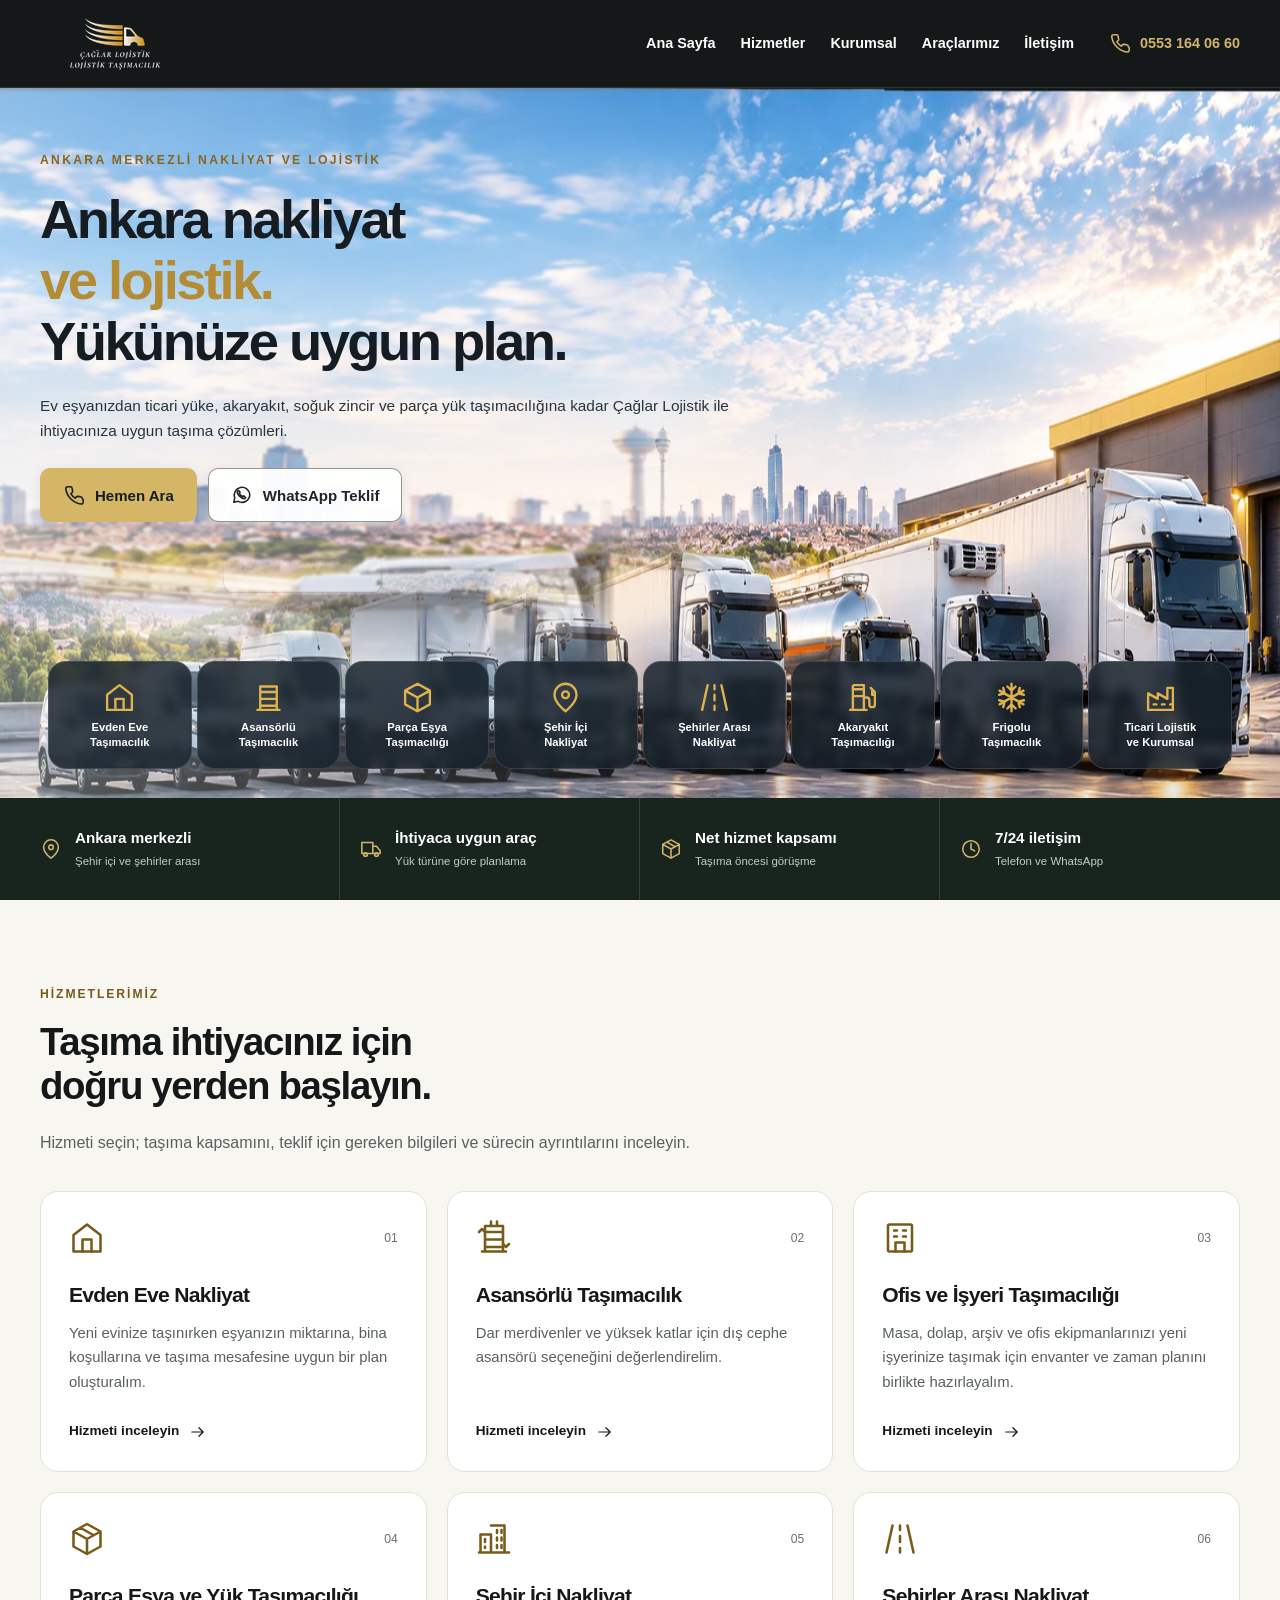
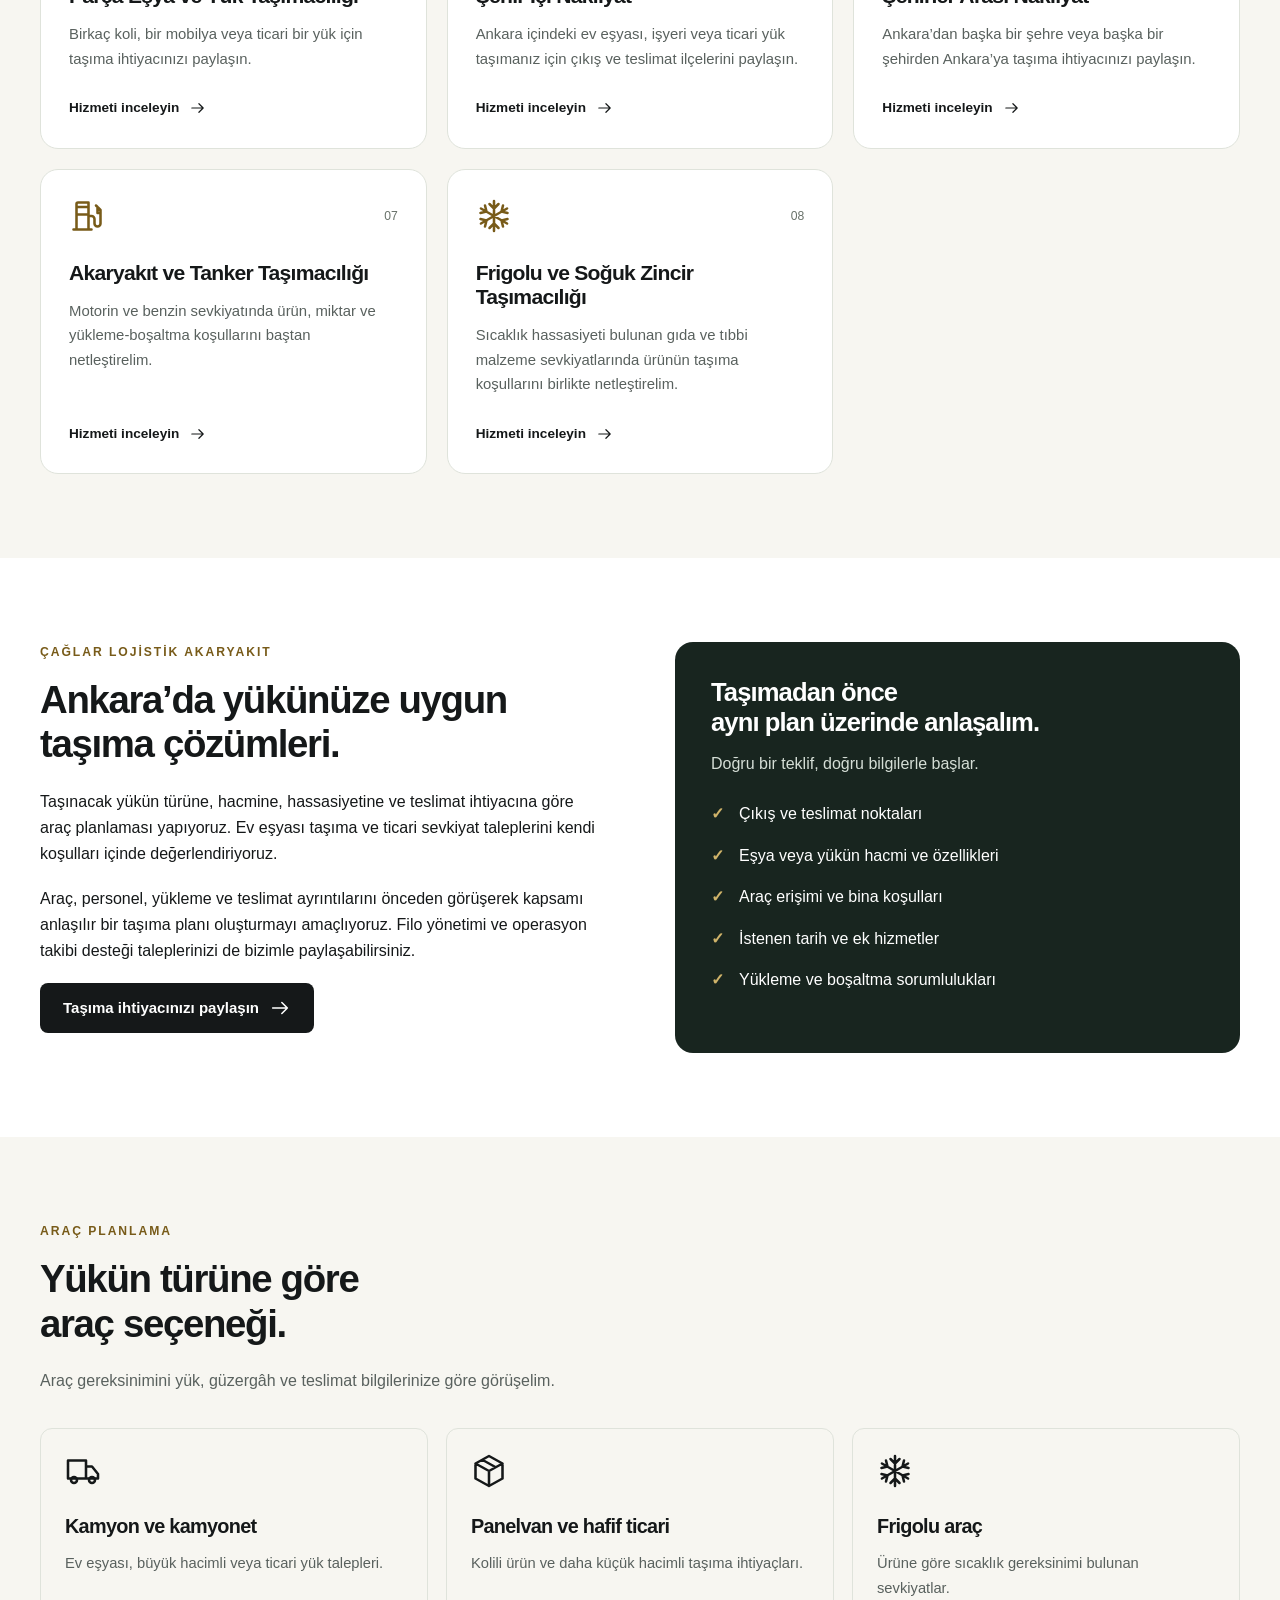
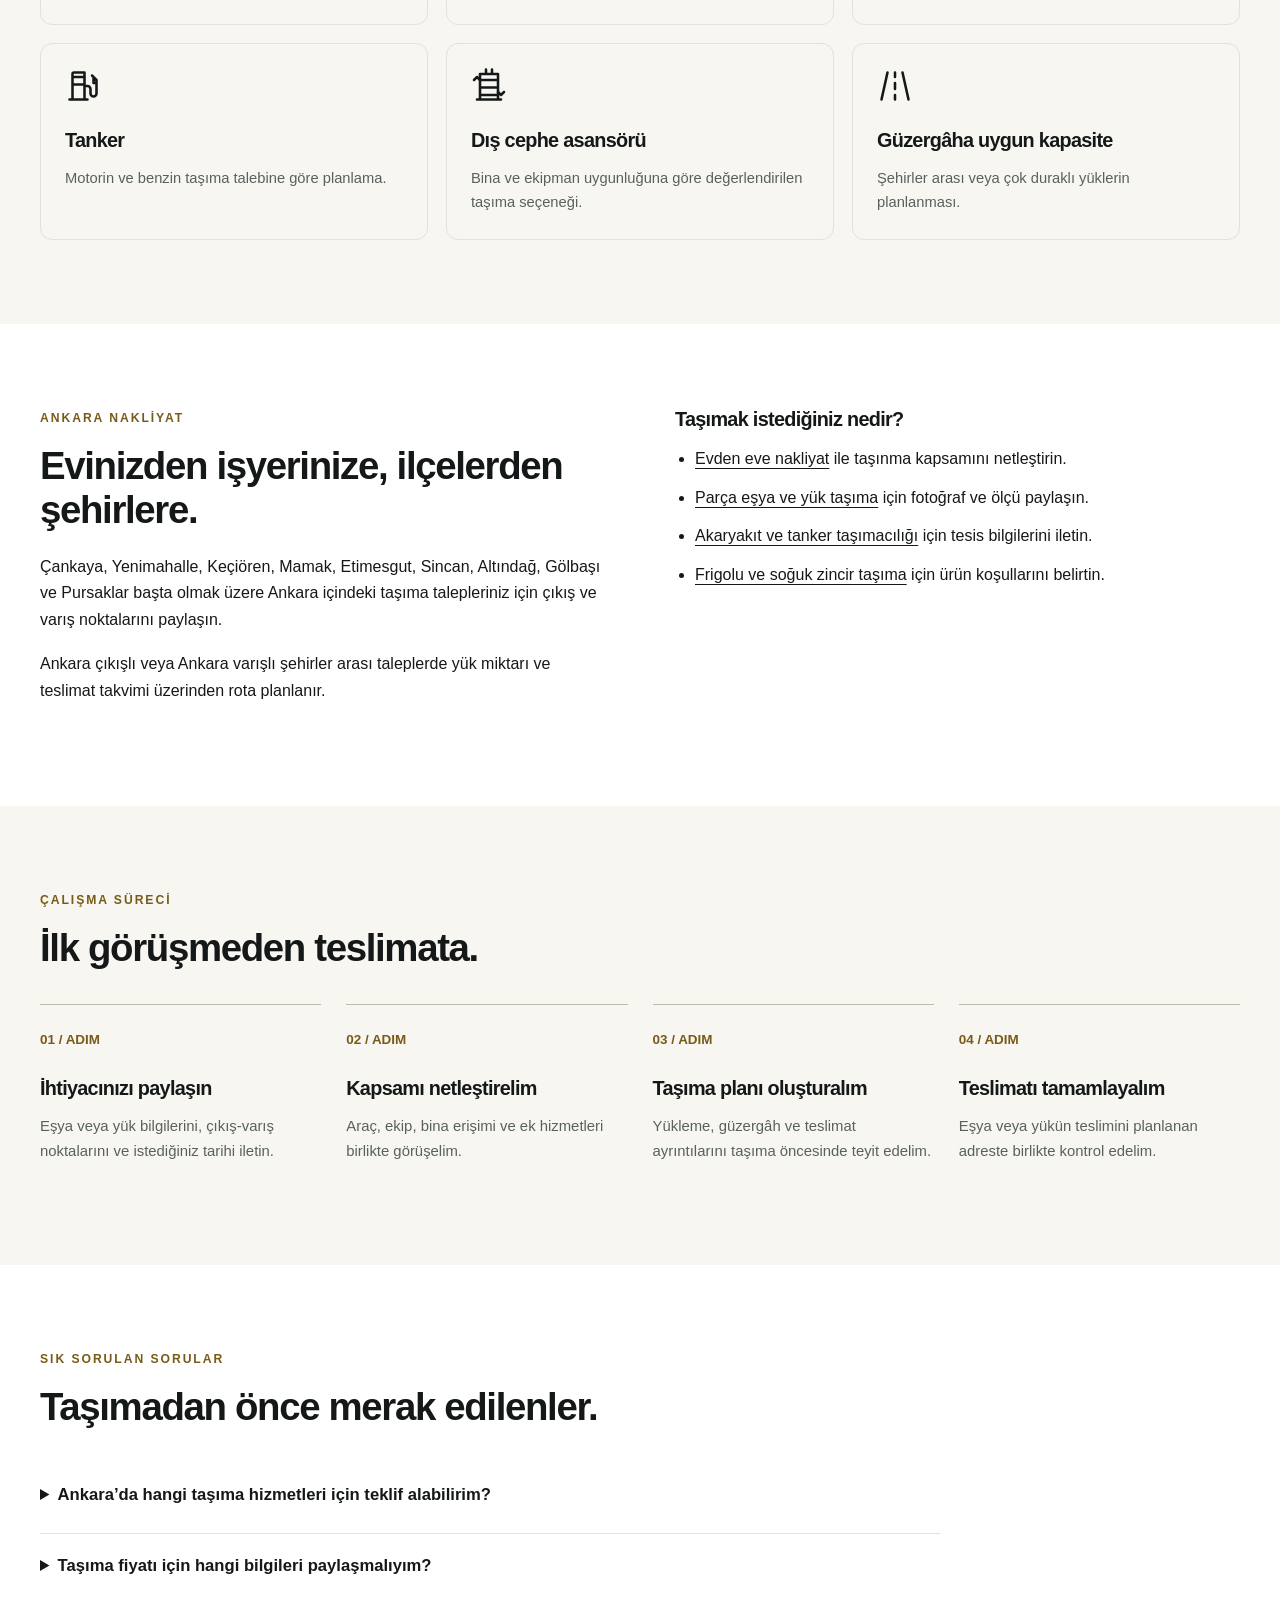
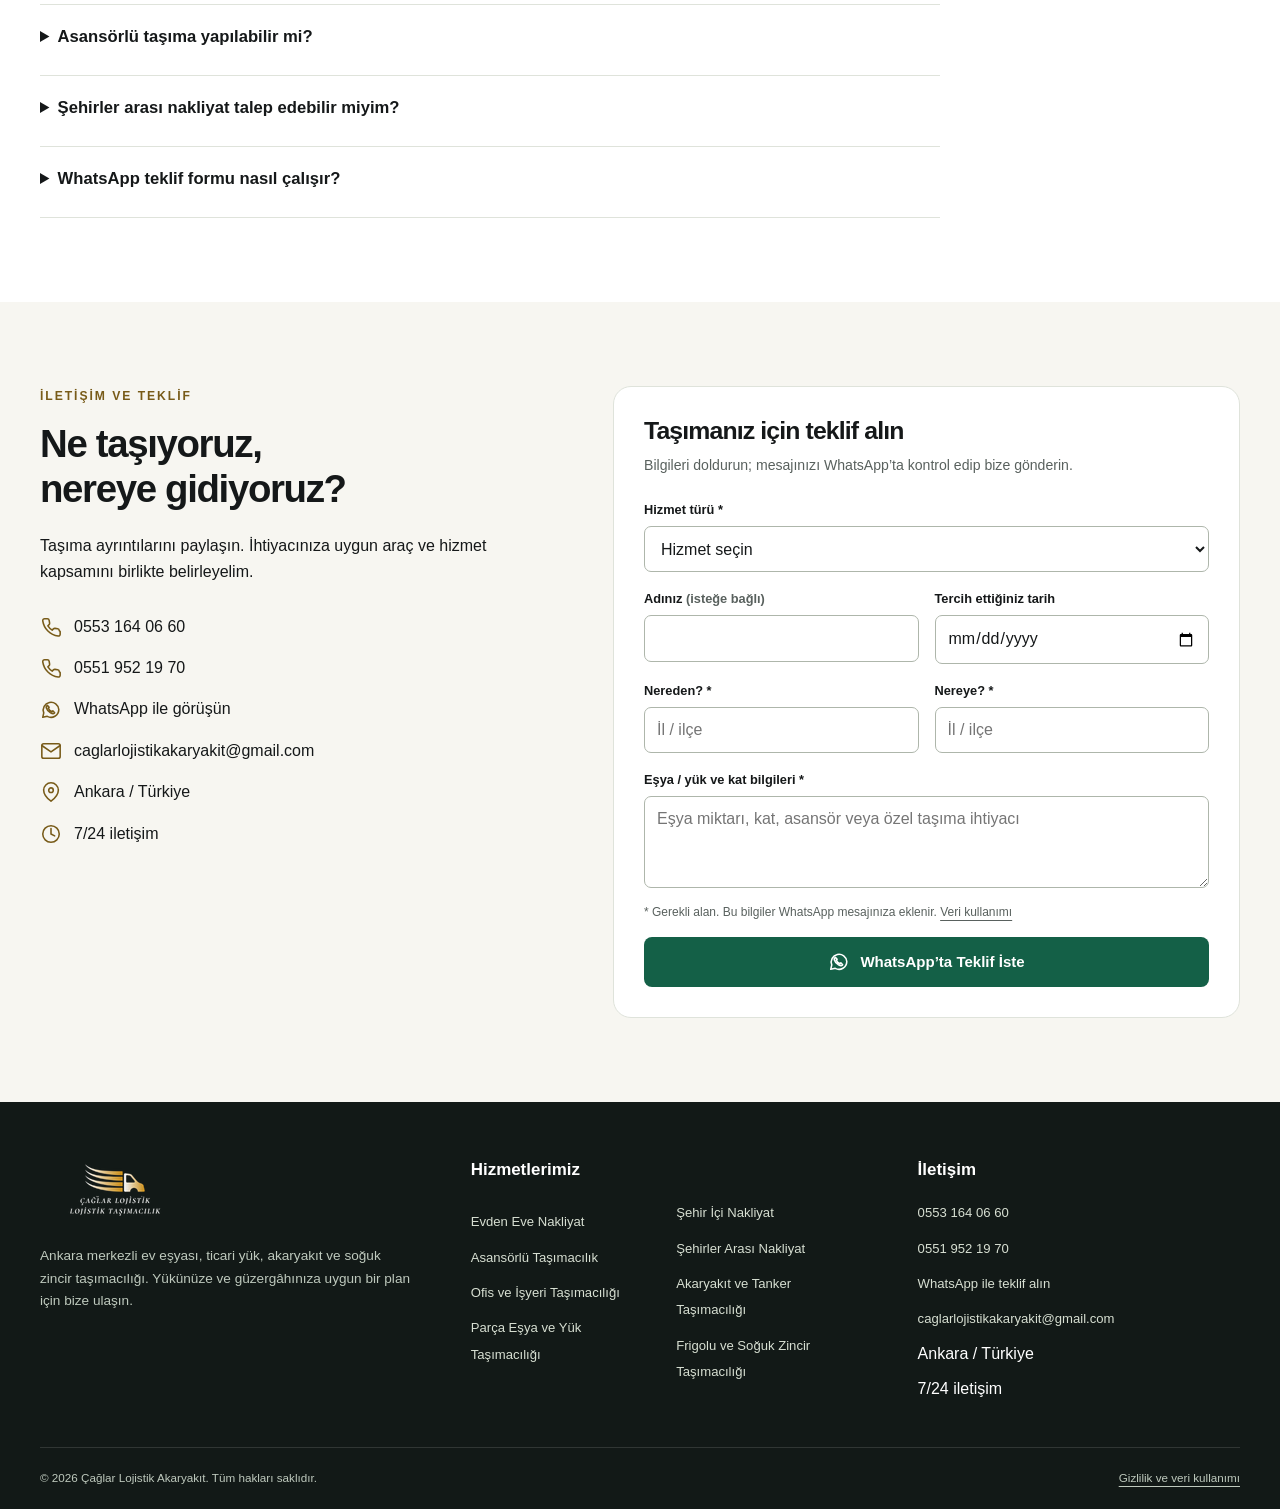
==== commit 70dd690b: "df" ====
--- a/index.html
+++ b/index.html
@@ -7,7 +7,7 @@
 <meta property="og:title" content="Ankara Nakliyat ve Lojistik | Çağlar Lojistik Akaryakıt"><meta property="og:description" content="Ankara nakliyat ve lojistik: evden eve, asansörlü, şehir içi, şehirler arası, parça yük, akaryakıt ve frigolu taşıma için Çağlar Lojistik’ten teklif alın.">
 <meta property="og:url" content="https://caglarlojistikankara.com/"><meta property="og:image" content="https://caglarlojistikankara.com/paylasim.jpg"><meta property="og:image:width" content="1200"><meta property="og:image:height" content="630"><meta property="og:image:alt" content="Çağlar Lojistik Akaryakıt Ankara taşımacılık hizmetleri">
 <meta name="twitter:card" content="summary_large_image"><meta name="twitter:title" content="Ankara Nakliyat ve Lojistik | Çağlar Lojistik Akaryakıt"><meta name="twitter:description" content="Ankara nakliyat ve lojistik: evden eve, asansörlü, şehir içi, şehirler arası, parça yük, akaryakıt ve frigolu taşıma için Çağlar Lojistik’ten teklif alın."><meta name="twitter:image" content="https://caglarlojistikankara.com/paylasim.jpg">
-<link rel="preload" as="image" href="hero-lojistik.webp" fetchpriority="high"><link rel="stylesheet" href="assets/site.v1.css">
+<link rel="preload" as="image" href="ankara-lojistik-aydinlik.webp" fetchpriority="high"><link rel="stylesheet" href="assets/site.v1.css"><link rel="stylesheet" href="assets/hero-light.v2.css?v=20261022">
 <script defer src="assets/tracking-config.js"></script><script defer src="assets/site.v1.js"></script>
 <script type="application/ld+json">{"@context":"https://schema.org","@graph":[{"@type":"Organization","@id":"https://caglarlojistikankara.com/#organization","name":"Çağlar Lojistik Akaryakıt","url":"https://caglarlojistikankara.com/","logo":{"@type":"ImageObject","url":"https://caglarlojistikankara.com/logo.png","width":150,"height":60},"telephone":"+905531640660","email":"caglarlojistikakaryakit@gmail.com","contactPoint":[{"@type":"ContactPoint","telephone":"+905531640660","contactType":"customer service","availableLanguage":"Turkish"},{"@type":"ContactPoint","telephone":"+905519521970","contactType":"customer service","availableLanguage":"Turkish"}],"areaServed":[{"@type":"City","name":"Ankara"},{"@type":"Country","name":"Türkiye"}]},{"@type":"WebSite","@id":"https://caglarlojistikankara.com/#website","url":"https://caglarlojistikankara.com/","name":"Çağlar Lojistik Akaryakıt","inLanguage":"tr-TR","publisher":{"@id":"https://caglarlojistikankara.com/#organization"}},{"@type":"WebPage","@id":"https://caglarlojistikankara.com/#webpage","url":"https://caglarlojistikankara.com/","name":"Çağlar Lojistik Akaryakıt","description":"Ankara nakliyat ve lojistik: evden eve, asansörlü, şehir içi, şehirler arası, parça yük, akaryakıt ve frigolu taşıma için Çağlar Lojistik’ten teklif alın.","isPartOf":{"@id":"https://caglarlojistikankara.com/#website"},"inLanguage":"tr-TR"},{"@type":"FAQPage","mainEntity":[{"@type":"Question","name":"Ankara’da hangi taşıma hizmetleri için teklif alabilirim?","acceptedAnswer":{"@type":"Answer","text":"Evden eve, asansörlü, ofis, parça eşya ve yük, şehir içi, şehirler arası, akaryakıt-tanker ve frigolu taşıma taleplerinizi iletebilirsiniz. Hizmet kapsamı, araç ve tarih uygunluğu talebinize göre görüşülür."}},{"@type":"Question","name":"Taşıma fiyatı için hangi bilgileri paylaşmalıyım?","acceptedAnswer":{"@type":"Answer","text":"Hizmet türü, çıkış ve varış noktaları, eşya veya yük miktarı, katlar, istenen tarih ve özel ihtiyaçlar teklif hazırlanmasına yardımcı olur. Fotoğraf ve ölçü paylaşabilirsiniz."}},{"@type":"Question","name":"Asansörlü taşıma yapılabilir mi?","acceptedAnswer":{"@type":"Answer","text":"Bina erişimi, zemin, çalışma alanı ve ekipman uygunluğu değerlendirilir. Kat bilgisiyle birlikte bina önü ve balkon veya pencere fotoğrafını paylaşın."}},{"@type":"Question","name":"Şehirler arası nakliyat talep edebilir miyim?","acceptedAnswer":{"@type":"Answer","text":"Ankara çıkışlı veya Ankara varışlı taşıma taleplerinizi şehirler, yük bilgisi ve tarih ile iletebilirsiniz. Güzergâh ve teslimat takvimi görüşme sırasında netleştirilir."}},{"@type":"Question","name":"WhatsApp teklif formu nasıl çalışır?","acceptedAnswer":{"@type":"Answer","text":"Formdaki hizmet, güzergâh, tarih ve yük bilgileri bir WhatsApp mesajına eklenir. Mesajı WhatsApp’ta kontrol edip gönderdiğinizde talebiniz bize ulaşır."}}]}]}</script>
 </head><body data-service="Genel lojistik">
@@ -16,7 +16,37 @@
 <nav class="main-nav" id="main-menu" aria-label="Ana menü"><a href="./" aria-current="page">Ana Sayfa</a><a href="#hizmetler">Hizmetler</a><a href="#kurumsal">Kurumsal</a><a href="#filo">Araçlarımız</a><a href="#iletisim">İletişim</a></nav>
 <a class="header-phone" data-location="header" href="tel:+905531640660"><svg class="icon" viewBox="0 0 24 24" aria-hidden="true"><path d="M22 16.9v3a2 2 0 0 1-2.2 2A19.8 19.8 0 0 1 3 5.2 2 2 0 0 1 5 3h3a2 2 0 0 1 2 1.7l.5 3a2 2 0 0 1-.6 1.7L8.6 10.7a16 16 0 0 0 4.7 4.7l1.3-1.3a2 2 0 0 1 1.7-.6l3 .5a2 2 0 0 1 1.7 1.9Z"/></svg>0553 164 06 60</a>
 <button class="menu-toggle" type="button" aria-label="Menüyü aç veya kapat" aria-controls="main-menu" aria-expanded="false"><svg class="icon" viewBox="0 0 24 24" aria-hidden="true"><path d="M4 6h16M4 12h16M4 18h16"/></svg></button>
-</div></header><main id="icerik"><section class="home-hero"><img class="hero-image" src="hero-lojistik.webp" width="854" height="480" alt="" fetchpriority="high"><video class="hero-video" data-src="banner.mp4" preload="none" muted loop playsinline aria-hidden="true" hidden></video><div class="hero-shade"></div><div class="container hero-inner"><div class="hero-copy"><span class="eyebrow">ANKARA MERKEZLİ NAKLİYAT VE LOJİSTİK</span><h1>Ankara nakliyat<br><em>ve lojistik.</em><br>Yükünüze uygun plan.</h1><p>Ev eşyasından ticari yüke, akaryakıttan soğuk zincire. Çağlar Lojistik ile ihtiyacınıza ve güzergâhınıza uygun taşıma planını birlikte oluşturalım.</p><div class="actions"><a class="btn btn-gold" data-location="hero" href="tel:+905531640660"><svg class="icon" viewBox="0 0 24 24" aria-hidden="true"><path d="M22 16.9v3a2 2 0 0 1-2.2 2A19.8 19.8 0 0 1 3 5.2 2 2 0 0 1 5 3h3a2 2 0 0 1 2 1.7l.5 3a2 2 0 0 1-.6 1.7L8.6 10.7a16 16 0 0 0 4.7 4.7l1.3-1.3a2 2 0 0 1 1.7-.6l3 .5a2 2 0 0 1 1.7 1.9Z"/></svg>Hemen Ara</a><a class="btn btn-outline" data-location="hero" href="https://wa.me/905531640660?text=Merhaba%20%C3%87a%C4%9Flar%20Lojistik%2C%20lojistik%20ve%20nakliyat%20i%C3%A7in%20teklif%20almak%20istiyorum." target="_blank" rel="noopener"><svg class="icon" viewBox="0 0 24 24" aria-hidden="true"><path d="M20.5 11.5a8.5 8.5 0 0 1-12.6 7.4L3 20l1.1-4.9A8.5 8.5 0 1 1 20.5 11.5Z"/><path d="m8 7 2 2-1 1a8 8 0 0 0 4 4l1-1 2 2c-1 3-8-1-9-5-.5-1.5 0-2.5 1-3Z"/></svg>WhatsApp Teklif</a></div><div class="pills"><span>Evden Eve</span><span>Asansörlü Taşıma</span><span>Şehirler Arası</span><span>Ticari Lojistik</span></div><button class="video-control" data-video-toggle type="button" aria-pressed="false"><svg class="icon" viewBox="0 0 24 24" aria-hidden="true"><path d="m8 4 12 8-12 8V4Z"/></svg><span class="video-label">Tanıtım videosunu oynat</span></button></div><aside class="hero-side"><span class="side-no">YÜKÜNÜZÜ KONUŞALIM</span><h2>Nereden, nereye<br>taşınıyorsunuz?</h2><p>Eşya, güzergâh ve tarih bilgilerinizi paylaşın. Taşıma ihtiyacınıza uygun bir teklif isteyin.</p><a href="#iletisim">Teklif formuna geçin <svg class="icon" viewBox="0 0 24 24" aria-hidden="true"><path d="M4 12h16m-6-6 6 6-6 6"/></svg></a></aside></div></section>
+</div></header><main id="icerik"><section class="home-hero hero-bright" aria-label="Ankara nakliyat ve lojistik">
+  <img class="hero-image" src="ankara-lojistik-aydinlik.webp" width="1800" height="623" alt="Küçük panelvanlardan kamyonlara, tanker ve büyük tırlara uzanan lojistik araçları" fetchpriority="high" decoding="async">
+  <div class="hero-shade" aria-hidden="true"></div>
+  <div class="container hero-inner">
+    <div class="hero-copy">
+      <span class="eyebrow">ANKARA MERKEZLİ NAKLİYAT VE LOJİSTİK</span>
+      <h1>Ankara nakliyat<br><em>ve lojistik.</em><br>Yükünüze uygun plan.</h1>
+      <p>Ev eşyanızdan ticari yüke, akaryakıt, soğuk zincir ve parça yük taşımacılığına kadar Çağlar Lojistik ile ihtiyacınıza uygun taşıma çözümleri.</p>
+      <div class="actions">
+        <a class="btn btn-gold" data-location="hero" href="tel:+905531640660"><svg class="icon" viewBox="0 0 24 24" aria-hidden="true"><path d="M22 16.9v3a2 2 0 0 1-2.2 2A19.8 19.8 0 0 1 3 5.2 2 2 0 0 1 5 3h3a2 2 0 0 1 2 1.7l.5 3a2 2 0 0 1-.6 1.7L8.6 10.7a16 16 0 0 0 4.7 4.7l1.3-1.3a2 2 0 0 1 1.7-.6l3 .5a2 2 0 0 1 1.7 1.9Z"/></svg>Hemen Ara</a>
+        <a class="btn btn-outline" data-location="hero" href="https://wa.me/905531640660?text=Merhaba%20%C3%87a%C4%9Flar%20Lojistik%2C%20lojistik%20ve%20nakliyat%20i%C3%A7in%20teklif%20almak%20istiyorum." target="_blank" rel="noopener"><svg class="icon" viewBox="0 0 24 24" aria-hidden="true"><path d="M20.5 11.5a8.5 8.5 0 0 1-12.6 7.4L3 20l1.1-4.9A8.5 8.5 0 1 1 20.5 11.5Z"/><path d="m8 7 2 2-1 1a8 8 0 0 0 4 4l1-1 2 2c-1 3-8-1-9-5-.5-1.5 0-2.5 1-3Z"/></svg>WhatsApp Teklif</a>
+      </div>
+      <div class="mobile-hero-strip" aria-label="Mobil hızlı hizmetler">
+        <a class="mobile-strip-card" href="ankara-evden-eve-nakliyat.html"><strong>Evden Eve</strong><span>Taşımacılık</span></a>
+        <a class="mobile-strip-card" href="ankara-sehir-ici-nakliyat.html"><strong>Şehir İçi</strong><span>Nakliyat</span></a>
+        <a class="mobile-strip-card" href="ankara-sehirler-arasi-nakliyat.html"><strong>Şehirler Arası</strong><span>Nakliyat</span></a>
+        <a class="mobile-strip-card" href="#hizmetler"><strong>Tüm Hizmetler</strong><span>Detayları Gör</span></a>
+      </div>
+    </div>
+  </div>
+  <nav class="hero-services" aria-label="Hızlı hizmet bağlantıları">
+    <a class="hero-service" href="ankara-evden-eve-nakliyat.html"><svg class="icon" viewBox="0 0 24 24" aria-hidden="true"><path d="m3 10 9-7 9 7v11H3V10Z"/><path d="M9 21v-8h6v8"/></svg><span>Evden Eve<br>Taşımacılık</span></a>
+<a class="hero-service" href="ankara-asansorlu-tasimacilik.html"><svg class="icon" viewBox="0 0 24 24" aria-hidden="true"><path d="M4 21h16M6 21V4h12v17M6 8h12M6 13h12M6 18h12"/></svg><span>Asansörlü<br>Taşımacılık</span></a>
+<a class="hero-service" href="ankara-parca-esya-tasimaciligi.html"><svg class="icon" viewBox="0 0 24 24" aria-hidden="true"><path d="m12 2 9 5v10l-9 5-9-5V7l9-5Zm0 10v10M3 7l9 5 9-5"/></svg><span>Parça Eşya<br>Taşımacılığı</span></a>
+<a class="hero-service" href="ankara-sehir-ici-nakliyat.html"><svg class="icon" viewBox="0 0 24 24" aria-hidden="true"><path d="M20 10c0 6-8 12-8 12S4 16 4 10a8 8 0 1 1 16 0Z"/><circle cx="12" cy="10" r="2.5"/></svg><span>Şehir İçi<br>Nakliyat</span></a>
+<a class="hero-service" href="ankara-sehirler-arasi-nakliyat.html"><svg class="icon" viewBox="0 0 24 24" aria-hidden="true"><path d="m7 3-4 18M17 3l4 18M12 3v3m0 4v4m0 4v3"/></svg><span>Şehirler Arası<br>Nakliyat</span></a>
+<a class="hero-service" href="ankara-akaryakit-tanker-tasimaciligi.html"><svg class="icon" viewBox="0 0 24 24" aria-hidden="true"><path d="M3 21h12M5 21V4a1 1 0 0 1 1-1h7v18M5 6h8v5H5m8 1h2a2 2 0 0 1 2 2v3a2 2 0 0 0 4 0V8l-3-3m1 1v4h2"/></svg><span>Akaryakıt<br>Taşımacılığı</span></a>
+<a class="hero-service" href="ankara-frigolu-tasimacilik.html"><svg class="icon" viewBox="0 0 24 24" aria-hidden="true"><path d="M12 2v20M3.3 7l17.4 10M3.3 17 20.7 7M9 4l3 3 3-3M9 20l3-3 3 3M3 10l4-1-1-4m15 9-4 1 1 4M3 14l4 1-1 4m15-9-4-1 1-4"/></svg><span>Frigolu<br>Taşımacılık</span></a>
+<a class="hero-service" href="ankara-ofis-tasimaciligi.html"><svg class="icon" viewBox="0 0 24 24" aria-hidden="true"><path d="M3 21V9l7 4V9l7 4V5h4v16H3Zm4-4h2m4 0h2m4 0h1"/></svg><span>Ticari Lojistik<br>ve Kurumsal</span></a>
+  </nav>
+</section>
 <section class="benefits" aria-label="Hizmet yaklaşımımız"><div class="container benefit-grid"><div class="benefit"><svg class="icon" viewBox="0 0 24 24" aria-hidden="true"><path d="M20 10c0 6-8 12-8 12S4 16 4 10a8 8 0 1 1 16 0Z"/><circle cx="12" cy="10" r="2.5"/></svg><div><strong>Ankara merkezli</strong><small>Şehir içi ve şehirler arası</small></div></div><div class="benefit"><svg class="icon" viewBox="0 0 24 24" aria-hidden="true"><path d="M2 5h12v12H2zM14 9h4l4 5v3h-8"/><circle cx="6" cy="18" r="2"/><circle cx="18" cy="18" r="2"/></svg><div><strong>İhtiyaca uygun araç</strong><small>Yük türüne göre planlama</small></div></div><div class="benefit"><svg class="icon" viewBox="0 0 24 24" aria-hidden="true"><path d="m12 2 9 5v10l-9 5-9-5V7l9-5Zm0 10v10M3 7l9 5 9-5M7.5 4.5l9 5"/></svg><div><strong>Net hizmet kapsamı</strong><small>Taşıma öncesi görüşme</small></div></div><div class="benefit"><svg class="icon" viewBox="0 0 24 24" aria-hidden="true"><circle cx="12" cy="12" r="9"/><path d="M12 6v6l4 2"/></svg><div><strong>7/24 iletişim</strong><small>Telefon ve WhatsApp</small></div></div></div></section>
 <section class="section soft" id="hizmetler"><div class="container"><div class="section-heading"><span class="eyebrow">HİZMETLERİMİZ</span><h2>Taşıma ihtiyacınız için<br>doğru yerden başlayın.</h2><p>Hizmeti seçin; taşıma kapsamını, teklif için gereken bilgileri ve sürecin ayrıntılarını inceleyin.</p></div><div class="service-grid"><article class="service-card"><div class="card-top"><svg class="icon icon-lg" viewBox="0 0 24 24" aria-hidden="true"><path d="m3 10 9-7 9 7v11H3V10Z"/><path d="M9 21v-8h6v8"/></svg><span class="card-num">01</span></div><h3><a href="ankara-evden-eve-nakliyat.html">Evden Eve Nakliyat</a></h3><p>Yeni evinize taşınırken eşyanızın miktarına, bina koşullarına ve taşıma mesafesine uygun bir plan oluşturalım.</p><a class="card-link" href="ankara-evden-eve-nakliyat.html" aria-label="Evden Eve Nakliyat hizmet ayrıntıları">Hizmeti inceleyin <svg class="icon" viewBox="0 0 24 24" aria-hidden="true"><path d="M4 12h16m-6-6 6 6-6 6"/></svg></a></article><article class="service-card"><div class="card-top"><svg class="icon icon-lg" viewBox="0 0 24 24" aria-hidden="true"><path d="M4 21h16M6 21V4h12v17M6 8h12M6 13h12M6 18h12M10 4V1m4 3V1"/><path d="m2 8 2-2 2 2m12 8 2 2 2-2"/></svg><span class="card-num">02</span></div><h3><a href="ankara-asansorlu-tasimacilik.html">Asansörlü Taşımacılık</a></h3><p>Dar merdivenler ve yüksek katlar için dış cephe asansörü seçeneğini değerlendirelim.</p><a class="card-link" href="ankara-asansorlu-tasimacilik.html" aria-label="Asansörlü Taşımacılık hizmet ayrıntıları">Hizmeti inceleyin <svg class="icon" viewBox="0 0 24 24" aria-hidden="true"><path d="M4 12h16m-6-6 6 6-6 6"/></svg></a></article><article class="service-card"><div class="card-top"><svg class="icon icon-lg" viewBox="0 0 24 24" aria-hidden="true"><rect x="4" y="3" width="16" height="18" rx="1"/><path d="M8 7h2m4 0h2M8 11h2m4 0h2M9 21v-6h6v6"/></svg><span class="card-num">03</span></div><h3><a href="ankara-ofis-tasimaciligi.html">Ofis ve İşyeri Taşımacılığı</a></h3><p>Masa, dolap, arşiv ve ofis ekipmanlarınızı yeni işyerinize taşımak için envanter ve zaman planını birlikte hazırlayalım.</p><a class="card-link" href="ankara-ofis-tasimaciligi.html" aria-label="Ofis ve İşyeri Taşımacılığı hizmet ayrıntıları">Hizmeti inceleyin <svg class="icon" viewBox="0 0 24 24" aria-hidden="true"><path d="M4 12h16m-6-6 6 6-6 6"/></svg></a></article><article class="service-card"><div class="card-top"><svg class="icon icon-lg" viewBox="0 0 24 24" aria-hidden="true"><path d="m12 2 9 5v10l-9 5-9-5V7l9-5Zm0 10v10M3 7l9 5 9-5M7.5 4.5l9 5"/></svg><span class="card-num">04</span></div><h3><a href="ankara-parca-esya-tasimaciligi.html">Parça Eşya ve Yük Taşımacılığı</a></h3><p>Birkaç koli, bir mobilya veya ticari bir yük için taşıma ihtiyacınızı paylaşın.</p><a class="card-link" href="ankara-parca-esya-tasimaciligi.html" aria-label="Parça Eşya ve Yük Taşımacılığı hizmet ayrıntıları">Hizmeti inceleyin <svg class="icon" viewBox="0 0 24 24" aria-hidden="true"><path d="M4 12h16m-6-6 6 6-6 6"/></svg></a></article><article class="service-card"><div class="card-top"><svg class="icon icon-lg" viewBox="0 0 24 24" aria-hidden="true"><path d="M2 21h20M3 21V9h7v12m0-18h9v18M6 12v2m0 3v1m8-12v2m3-2v2m-3 3v2m3-2v2m-3 3v2m3-2v2"/></svg><span class="card-num">05</span></div><h3><a href="ankara-sehir-ici-nakliyat.html">Şehir İçi Nakliyat</a></h3><p>Ankara içindeki ev eşyası, işyeri veya ticari yük taşımanız için çıkış ve teslimat ilçelerini paylaşın.</p><a class="card-link" href="ankara-sehir-ici-nakliyat.html" aria-label="Şehir İçi Nakliyat hizmet ayrıntıları">Hizmeti inceleyin <svg class="icon" viewBox="0 0 24 24" aria-hidden="true"><path d="M4 12h16m-6-6 6 6-6 6"/></svg></a></article><article class="service-card"><div class="card-top"><svg class="icon icon-lg" viewBox="0 0 24 24" aria-hidden="true"><path d="m7 3-4 18M17 3l4 18M12 3v3m0 4v4m0 4v3"/></svg><span class="card-num">06</span></div><h3><a href="ankara-sehirler-arasi-nakliyat.html">Şehirler Arası Nakliyat</a></h3><p>Ankara’dan başka bir şehre veya başka bir şehirden Ankara’ya taşıma ihtiyacınızı paylaşın.</p><a class="card-link" href="ankara-sehirler-arasi-nakliyat.html" aria-label="Şehirler Arası Nakliyat hizmet ayrıntıları">Hizmeti inceleyin <svg class="icon" viewBox="0 0 24 24" aria-hidden="true"><path d="M4 12h16m-6-6 6 6-6 6"/></svg></a></article><article class="service-card"><div class="card-top"><svg class="icon icon-lg" viewBox="0 0 24 24" aria-hidden="true"><path d="M3 21h12M5 21V4a1 1 0 0 1 1-1h7v18M5 6h8v5H5m8 1h2a2 2 0 0 1 2 2v3a2 2 0 0 0 4 0V8l-3-3m1 1v4h2"/></svg><span class="card-num">07</span></div><h3><a href="ankara-akaryakit-tanker-tasimaciligi.html">Akaryakıt ve Tanker Taşımacılığı</a></h3><p>Motorin ve benzin sevkiyatında ürün, miktar ve yükleme-boşaltma koşullarını baştan netleştirelim.</p><a class="card-link" href="ankara-akaryakit-tanker-tasimaciligi.html" aria-label="Akaryakıt ve Tanker Taşımacılığı hizmet ayrıntıları">Hizmeti inceleyin <svg class="icon" viewBox="0 0 24 24" aria-hidden="true"><path d="M4 12h16m-6-6 6 6-6 6"/></svg></a></article><article class="service-card"><div class="card-top"><svg class="icon icon-lg" viewBox="0 0 24 24" aria-hidden="true"><path d="M12 2v20M3.3 7l17.4 10M3.3 17 20.7 7M9 4l3 3 3-3M9 20l3-3 3 3M3 10l4-1-1-4m15 9-4 1 1 4M3 14l4 1-1 4m15-9-4-1 1-4"/></svg><span class="card-num">08</span></div><h3><a href="ankara-frigolu-tasimacilik.html">Frigolu ve Soğuk Zincir Taşımacılığı</a></h3><p>Sıcaklık hassasiyeti bulunan gıda ve tıbbi malzeme sevkiyatlarında ürünün taşıma koşullarını birlikte netleştirelim.</p><a class="card-link" href="ankara-frigolu-tasimacilik.html" aria-label="Frigolu ve Soğuk Zincir Taşımacılığı hizmet ayrıntıları">Hizmeti inceleyin <svg class="icon" viewBox="0 0 24 24" aria-hidden="true"><path d="M4 12h16m-6-6 6 6-6 6"/></svg></a></article></div></div></section>
 <section class="section" id="kurumsal"><div class="container split"><div><span class="eyebrow">ÇAĞLAR LOJİSTİK AKARYAKIT</span><h2>Ankara’da yükünüze uygun taşıma çözümleri.</h2><p>Taşınacak yükün türüne, hacmine, hassasiyetine ve teslimat ihtiyacına göre araç planlaması yapıyoruz. Ev eşyası taşıma ve ticari sevkiyat taleplerini kendi koşulları içinde değerlendiriyoruz.</p><p>Araç, personel, yükleme ve teslimat ayrıntılarını önceden görüşerek kapsamı anlaşılır bir taşıma planı oluşturmayı amaçlıyoruz. Filo yönetimi ve operasyon takibi desteği taleplerinizi de bizimle paylaşabilirsiniz.</p><a href="#iletisim" class="btn btn-dark">Taşıma ihtiyacınızı paylaşın <svg class="icon" viewBox="0 0 24 24" aria-hidden="true"><path d="M4 12h16m-6-6 6 6-6 6"/></svg></a></div><div class="feature-panel"><h3>Taşımadan önce<br>aynı plan üzerinde anlaşalım.</h3><p>Doğru bir teklif, doğru bilgilerle başlar.</p><ul class="check-list"><li>Çıkış ve teslimat noktaları</li><li>Eşya veya yükün hacmi ve özellikleri</li><li>Araç erişimi ve bina koşulları</li><li>İstenen tarih ve ek hizmetler</li><li>Yükleme ve boşaltma sorumlulukları</li></ul></div></div></section>
--- a/assets/hero-light.v2.css
+++ b/assets/hero-light.v2.css
@@ -0,0 +1,227 @@
+/* Çağlar Lojistik - aydınlık filo hero, 22 Ekim 2026. Diğer sayfaları değiştirmez. */
+.home-hero.hero-bright {
+  min-height: 710px;
+  background: #b9def5;
+  color: #192127;
+  position: relative;
+  isolation: isolate;
+  display: block;
+  overflow: hidden;
+}
+.hero-bright > .hero-image {
+  width: 100%; height: 100%;
+  object-fit: fill; object-position: center center;
+  z-index: -2;
+  position: absolute; inset: 0;
+}
+.hero-bright > .hero-shade {
+  z-index: -1;
+  background: linear-gradient(90deg, rgba(245,249,251,.38) 0%,rgba(245,249,251,.16) 35%,rgba(245,249,251,0) 64%),
+              linear-gradient(180deg, rgba(255,255,255,.01) 0%,rgba(255,255,255,0) 78%,rgba(7,22,32,.08) 100%);
+}
+.hero-bright .hero-inner {
+  width: min(calc(100% - 80px), 1440px);
+  padding: 63px 0 190px;
+  display: block;
+  position: relative;
+  z-index: 1;
+}
+.hero-bright .hero-copy {max-width: 800px;}
+.hero-bright .hero-copy .eyebrow {
+  color: #8a6421; font-size: .76rem; letter-spacing: .19em;
+  margin-bottom: 21px; line-height: 1.5;
+}
+.hero-bright .hero-copy h1 {
+  color: #151c22;
+  font-weight: 800;
+  line-height: 1.12;
+  font-size: clamp(2.7rem, 4.25vw, 4.45rem);
+  letter-spacing: -.047em;
+  margin: 0 0 20px;
+  text-shadow: 0 1px 0 rgba(255,255,255,.08);
+}
+.hero-bright .hero-copy h1 em {color: #b48c36;font-style: normal;}
+.hero-bright .hero-copy > p {
+  max-width: 710px; color: #29343b;
+  font-size: clamp(.96rem, 1.15vw, 1.06rem);
+  line-height: 1.64; font-weight: 500;
+  text-wrap: pretty; margin-bottom: 0;
+}
+.hero-bright .actions {margin-top: 25px;gap: 11px;}
+.hero-bright .actions .btn {min-height: 54px;border-radius: 10px;box-shadow: 0 4px 15px rgba(30,37,42,.09);}
+.hero-bright .btn-gold {background: #d5b566; color: #161e22;}
+.hero-bright .btn-gold:hover {background: #e6c77c;}
+.hero-bright .btn-outline {background: rgba(255,255,255,.94); color: #1d252b; border-color: rgba(25,32,36,.47);}
+.hero-bright .btn-outline:hover {background: #fff; border-color: #1d252b;}
+.hero-bright .hero-services {
+  position: absolute; bottom: 29px; left: 50%; transform: translateX(-50%);
+  z-index: 3;
+  width: min(calc(100% - 96px), 1430px);
+  display: grid; grid-template-columns: repeat(8,minmax(0,1fr)); gap: 5px;
+}
+.hero-bright .hero-service {
+  min-width: 0; min-height: 108px;
+  display: flex; flex-direction: column; gap: 6px;
+  align-items: center; justify-content: center;
+  border: 1px solid rgba(245,252,255,.13);
+  border-radius: 18px;
+  background: rgba(24,35,45,.84);
+  color: #fff; text-decoration: none;
+  text-align: center; padding: 11px 7px;
+  font-size: clamp(.70rem, .8vw, .87rem);line-height: 1.33;
+  font-weight: 600;
+  transition: transform .15s ease, background .15s ease;
+  backdrop-filter: blur(5px);
+}
+.hero-bright .hero-service:hover,.hero-bright .hero-service:focus-visible {background: rgba(19,32,45,.98);transform: translateY(-3px);}
+.hero-bright .hero-service .icon {width: 33px;height: 33px;color: #dfb24d;stroke-width: 1.7;}
+@media (max-width: 1250px) {
+  .home-hero.hero-bright {min-height: 710px;}
+  .hero-bright .hero-inner {width: min(calc(100% - 60px), 1140px);padding-top: 66px;}
+  .hero-bright .hero-services {width: calc(100% - 48px);gap: 5px;bottom: 24px;}
+  .hero-bright .hero-service {min-height: 102px;font-size: .71rem;padding-inline: 4px;}
+  .hero-bright .hero-service .icon {width: 30px;height: 30px;}
+}
+@media (max-width: 900px) {
+  .home-hero.hero-bright {min-height: 710px;}
+  .hero-bright .hero-inner {width: calc(100% - 50px);padding-top: 58px;padding-bottom: 160px;}
+  .hero-bright .hero-copy {max-width: 680px;}
+  .hero-bright .hero-copy h1 {font-size: clamp(2.6rem,5.8vw,4rem);}
+  .hero-bright .hero-services {grid-template-columns: repeat(4,minmax(0,1fr));width: calc(100% - 50px);}
+  .hero-bright .hero-service {min-height: 75px;flex-direction: row;gap: 7px;padding: 8px 6px;font-size: .76rem;border-radius: 12px;}
+  .hero-bright .hero-service .icon {width: 25px;height: 25px;}
+  .hero-bright > .hero-shade {background: linear-gradient(90deg,rgba(246,250,251,.72) 0%,rgba(246,250,251,.38) 72%,transparent 100%);}
+}
+@media (max-width: 600px) {
+  .home-hero.hero-bright {
+    min-height: 0;
+    padding: 0 0 18px;
+    background: linear-gradient(180deg,#eef5fa 0%,#ddeaf3 100%);
+  }
+  .hero-bright > .hero-image {
+    object-fit: cover;
+    object-position: 62% bottom;
+    opacity: .96;
+  }
+  .hero-bright > .hero-shade {
+    background:
+      linear-gradient(180deg,rgba(248,251,254,.97) 0%,rgba(248,251,254,.93) 28%,rgba(248,251,254,.52) 52%,rgba(248,251,254,.18) 66%,rgba(12,28,39,.08) 100%),
+      linear-gradient(90deg,rgba(248,251,254,.18) 0%,rgba(248,251,254,0) 100%);
+  }
+  .hero-bright .hero-inner {
+    width: calc(100% - 28px);
+    padding: 22px 0 0;
+  }
+  .hero-bright .hero-copy {
+    max-width: 100%;
+    background: rgba(255,255,255,.42);
+    border: 1px solid rgba(255,255,255,.52);
+    box-shadow: 0 8px 20px rgba(23,31,38,.05);
+    border-radius: 20px;
+    padding: 16px 14px 14px;
+    backdrop-filter: blur(2px);
+  }
+  .hero-bright .hero-copy .eyebrow {
+    font-size: .63rem;
+    letter-spacing:.11em;
+    margin-bottom: 12px;
+    line-height: 1.55;
+  }
+  .hero-bright .hero-copy h1 {
+    font-size: clamp(2.02rem,8.6vw,2.8rem);
+    letter-spacing: -.045em;
+    line-height:1.07;
+    margin-bottom: 12px;
+  }
+  .hero-bright .hero-copy > p {
+    font-size: .91rem;
+    max-width: 100%;
+    line-height:1.5;
+    color:#26333b;
+    margin-bottom:0;
+  }
+  .hero-bright .actions {
+    display:grid;
+    grid-template-columns:1fr 1fr;
+    gap:8px;
+    margin-top:15px;
+  }
+  .hero-bright .actions .btn {
+    min-height: 46px;
+    padding:9px 6px;
+    font-size:.77rem;
+    gap:5px;
+    border-radius:10px;
+    white-space:nowrap;
+  }
+  .hero-bright .actions .icon {width: 17px;height:17px;}
+  .hero-bright .hero-services {
+    display:none;
+  }
+  .benefits {
+    background: transparent;
+    color: var(--ink);
+    margin-top: 10px;
+  }
+  .benefit-grid {
+    grid-template-columns: 1fr 1fr;
+    gap: 10px;
+    width: calc(100% - 28px);
+    margin: 0 auto;
+  }
+  .benefit {
+    background: linear-gradient(180deg,#102920 0%,#143527 100%);
+    color:#fff;
+    border: 0;
+    border-radius: 14px;
+    padding: 15px 14px;
+    align-items: flex-start;
+    min-height: 88px;
+  }
+  .benefit:nth-child(2), .benefit:nth-child(3), .benefit:nth-child(4) {border:0;padding-left:14px;border-top:0;}
+  .benefit:first-child {padding-left:14px;}
+  .benefit strong {font-size:.86rem;display:block;margin-bottom:3px;}
+  .benefit small {font-size:.72rem;line-height:1.35;color:#d1ddd6;}
+  .benefit .icon {width:20px;height:20px; margin-top: 2px;}
+  .site-footer {padding-bottom: 98px;}
+}
+@media (max-width: 370px) {
+  .hero-bright .hero-inner, .hero-bright .hero-services {width:calc(100% - 24px);}
+  .hero-bright .hero-copy h1 {font-size: 1.92rem;}
+  .hero-bright .hero-copy > p {font-size: .89rem;}
+  .hero-bright .hero-service {flex-basis: 126px;font-size:.70rem;}
+}
+@media (prefers-reduced-motion: reduce) {.hero-bright .hero-service {transition:none;}}
+
+
+.hero-bright .mobile-hero-strip {display:none;}
+@media (max-width: 600px) {
+  .hero-bright .mobile-hero-strip {
+    display:grid;
+    grid-template-columns: repeat(2, minmax(0,1fr));
+    gap: 10px;
+    margin-top: 18px;
+  }
+  .hero-bright .mobile-strip-card {
+    text-decoration:none;
+    background: rgba(255,255,255,.84);
+    border: 1px solid rgba(20,32,40,.10);
+    border-radius: 14px;
+    padding: 12px 12px 11px;
+    box-shadow: 0 8px 22px rgba(23,31,38,.08);
+    backdrop-filter: blur(8px);
+    color:#172027;
+  }
+  .hero-bright .mobile-strip-card strong {
+    display:block;
+    font-size:.87rem;
+    line-height:1.25;
+    margin-bottom:2px;
+  }
+  .hero-bright .mobile-strip-card span {
+    display:block;
+    font-size:.73rem;
+    color:#6a737a;
+    line-height:1.25;
+  }
+}
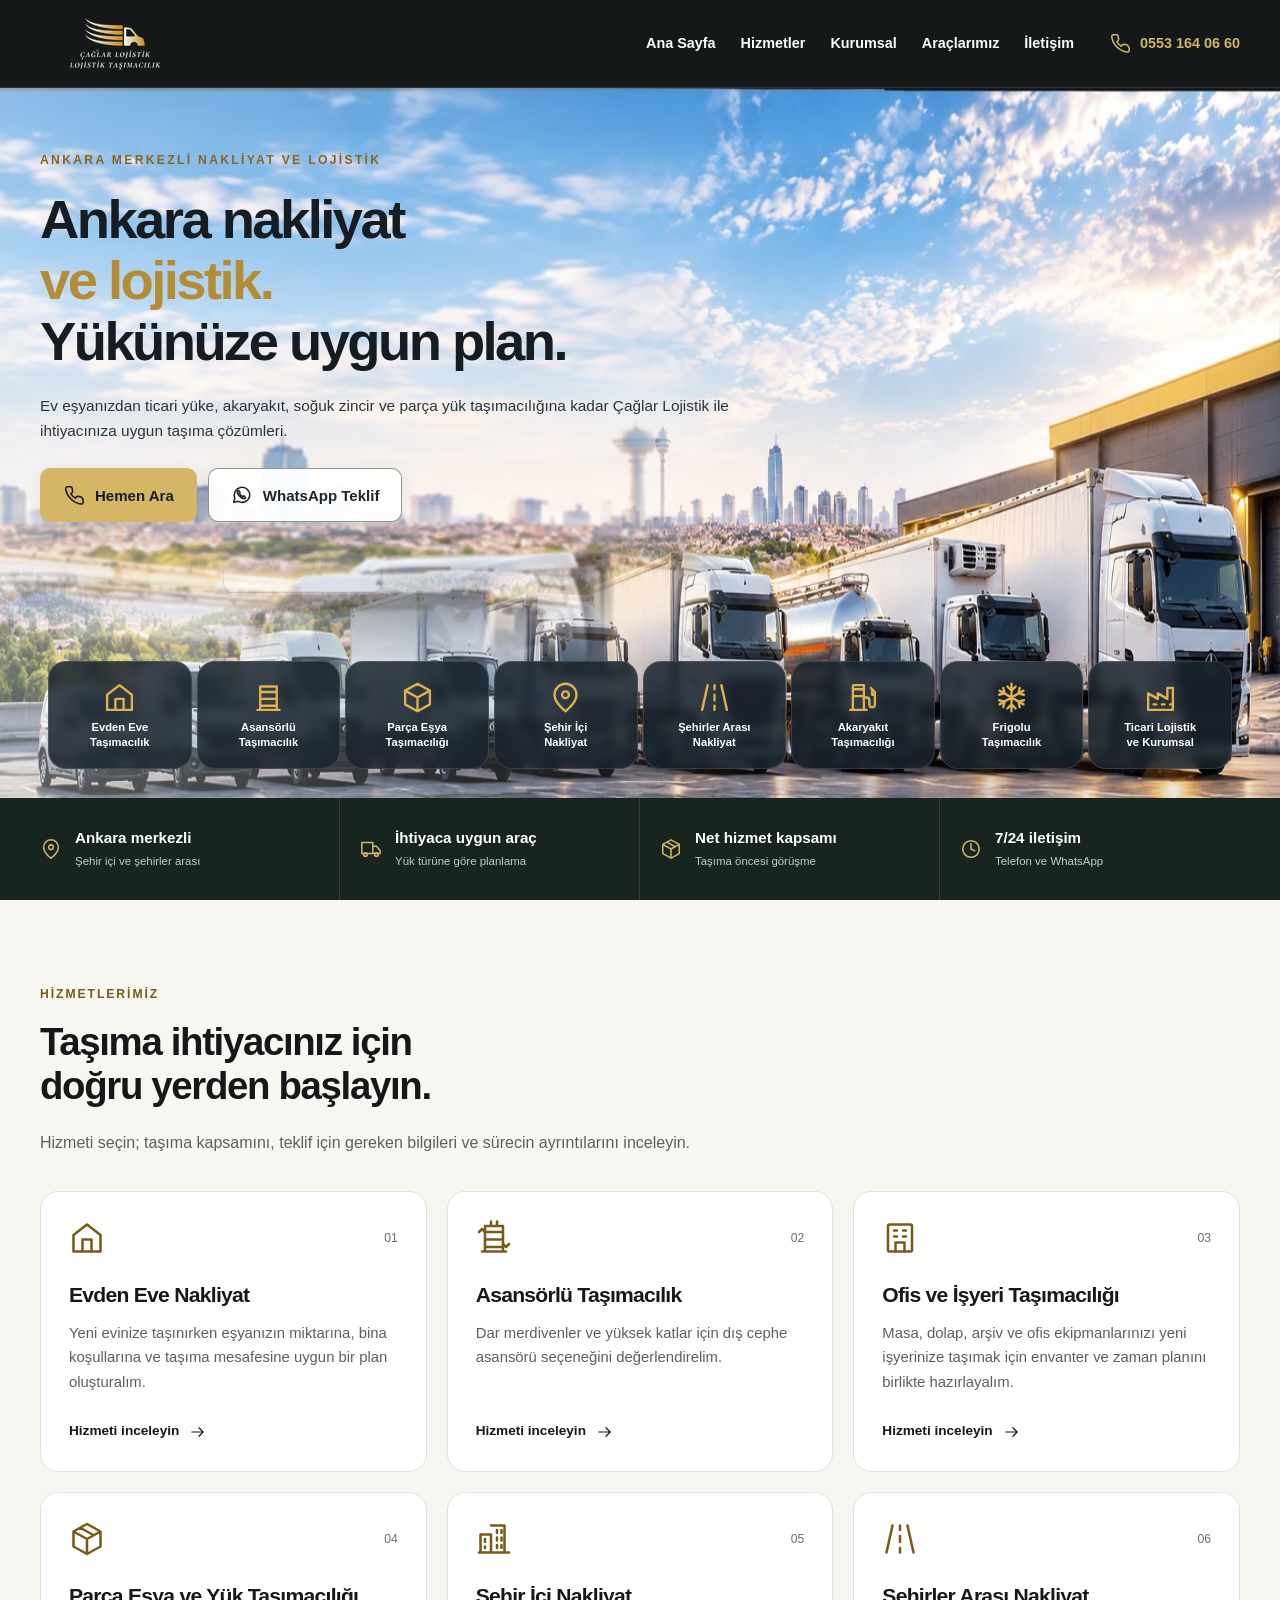
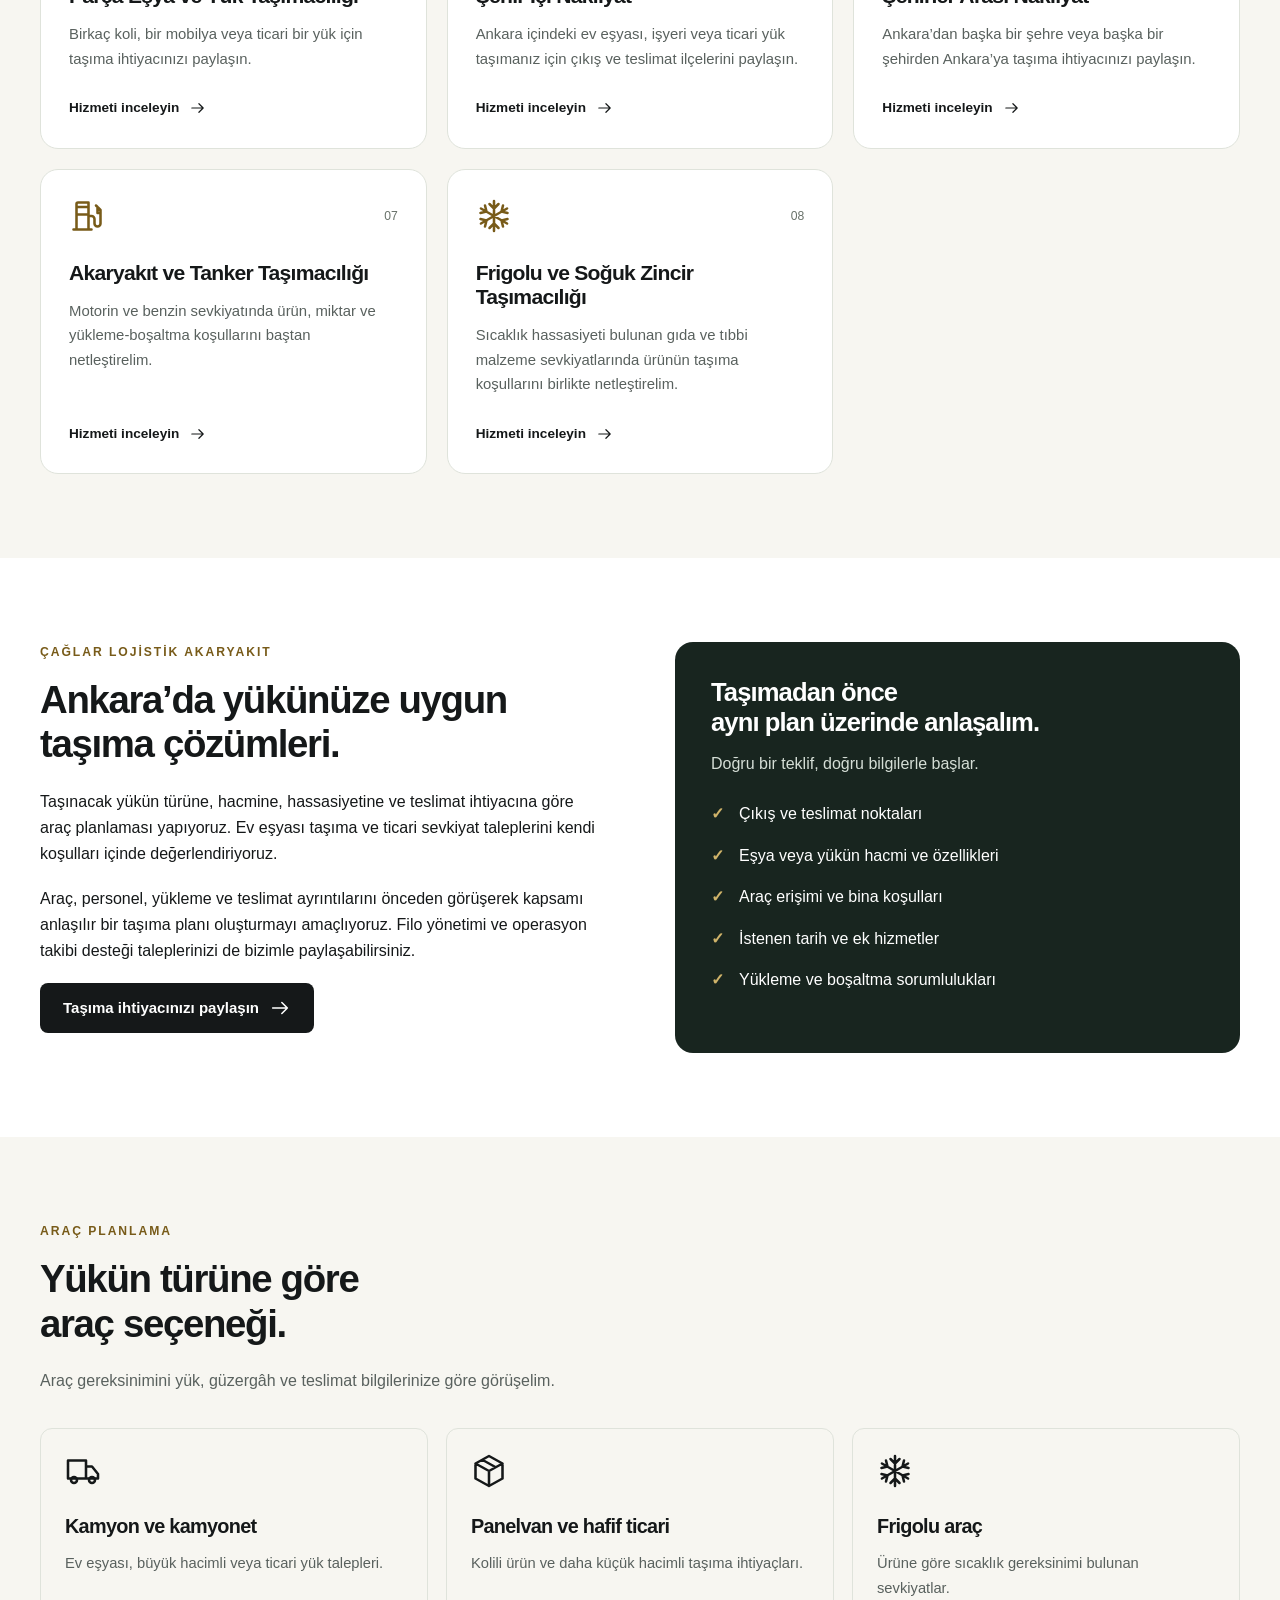
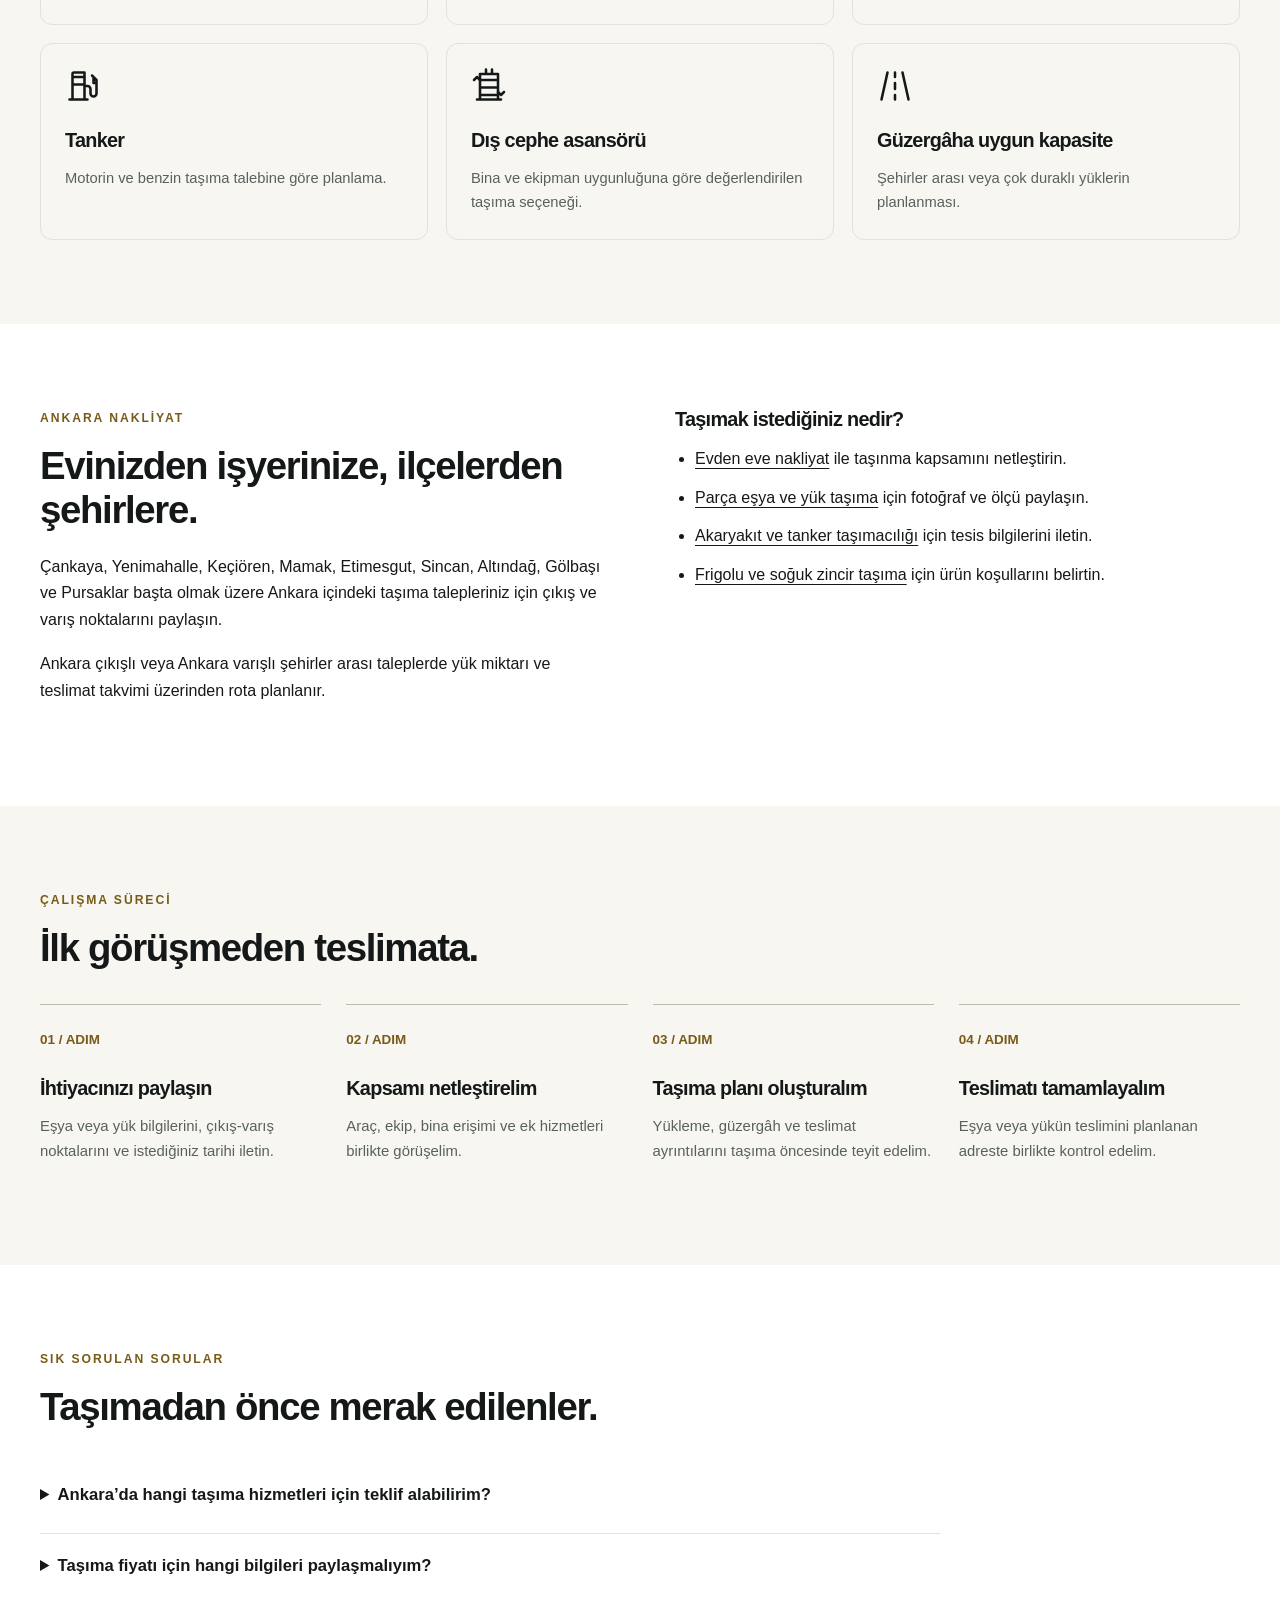
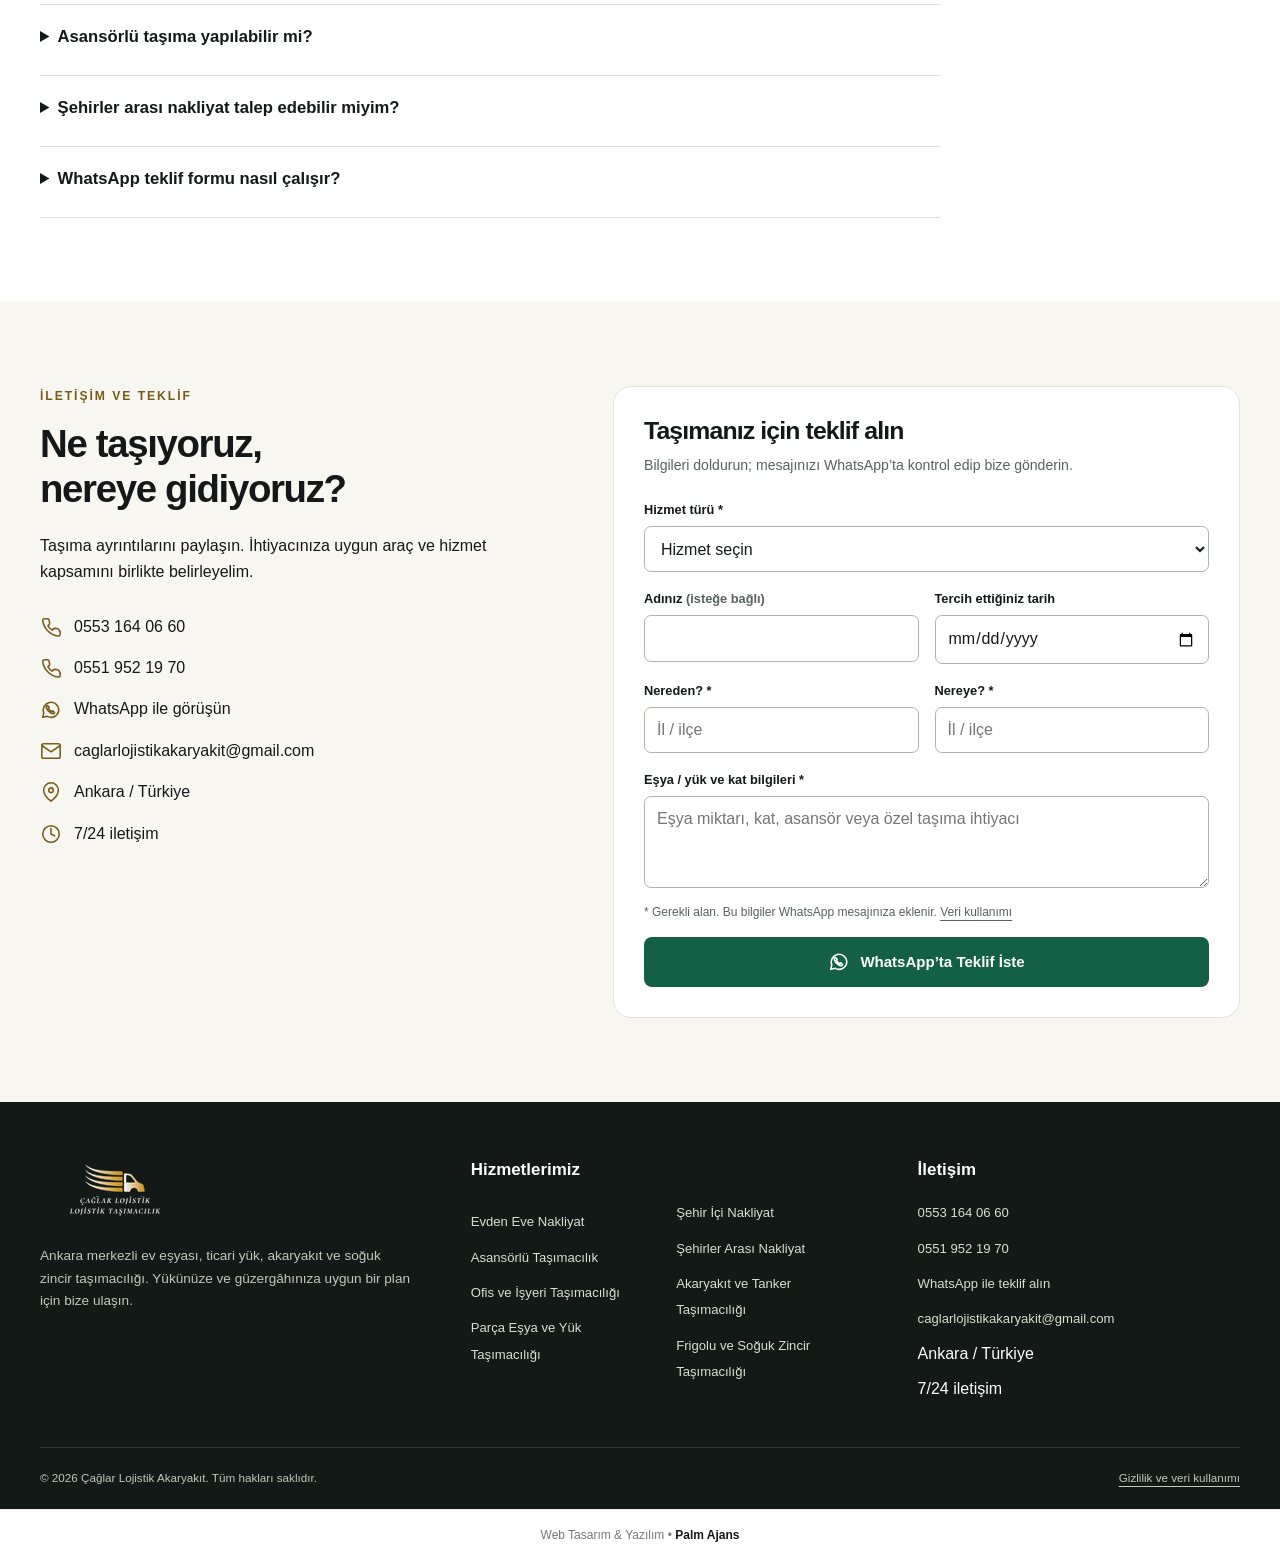
==== commit f594ba91: "Update index.html" ====
--- a/index.html
+++ b/index.html
@@ -1,71 +1,615 @@
-<!doctype html><html lang="tr"><head>
-<meta charset="utf-8"><meta name="viewport" content="width=device-width, initial-scale=1">
-<title>Ankara Nakliyat ve Lojistik | Çağlar Lojistik Akaryakıt</title><meta name="description" content="Ankara nakliyat ve lojistik: evden eve, asansörlü, şehir içi, şehirler arası, parça yük, akaryakıt ve frigolu taşıma için Çağlar Lojistik’ten teklif alın.">
-<meta name="robots" content="index, follow, max-image-preview:large"><meta name="theme-color" content="#18251f">
-<link rel="canonical" href="https://caglarlojistikankara.com/"><link rel="icon" href="logo.png" type="image/png">
-<meta property="og:type" content="website"><meta property="og:locale" content="tr_TR"><meta property="og:site_name" content="Çağlar Lojistik Akaryakıt">
-<meta property="og:title" content="Ankara Nakliyat ve Lojistik | Çağlar Lojistik Akaryakıt"><meta property="og:description" content="Ankara nakliyat ve lojistik: evden eve, asansörlü, şehir içi, şehirler arası, parça yük, akaryakıt ve frigolu taşıma için Çağlar Lojistik’ten teklif alın.">
-<meta property="og:url" content="https://caglarlojistikankara.com/"><meta property="og:image" content="https://caglarlojistikankara.com/paylasim.jpg"><meta property="og:image:width" content="1200"><meta property="og:image:height" content="630"><meta property="og:image:alt" content="Çağlar Lojistik Akaryakıt Ankara taşımacılık hizmetleri">
-<meta name="twitter:card" content="summary_large_image"><meta name="twitter:title" content="Ankara Nakliyat ve Lojistik | Çağlar Lojistik Akaryakıt"><meta name="twitter:description" content="Ankara nakliyat ve lojistik: evden eve, asansörlü, şehir içi, şehirler arası, parça yük, akaryakıt ve frigolu taşıma için Çağlar Lojistik’ten teklif alın."><meta name="twitter:image" content="https://caglarlojistikankara.com/paylasim.jpg">
-<link rel="preload" as="image" href="ankara-lojistik-aydinlik.webp" fetchpriority="high"><link rel="stylesheet" href="assets/site.v1.css"><link rel="stylesheet" href="assets/hero-light.v2.css?v=20261022">
-<script defer src="assets/tracking-config.js"></script><script defer src="assets/site.v1.js"></script>
-<script type="application/ld+json">{"@context":"https://schema.org","@graph":[{"@type":"Organization","@id":"https://caglarlojistikankara.com/#organization","name":"Çağlar Lojistik Akaryakıt","url":"https://caglarlojistikankara.com/","logo":{"@type":"ImageObject","url":"https://caglarlojistikankara.com/logo.png","width":150,"height":60},"telephone":"+905531640660","email":"caglarlojistikakaryakit@gmail.com","contactPoint":[{"@type":"ContactPoint","telephone":"+905531640660","contactType":"customer service","availableLanguage":"Turkish"},{"@type":"ContactPoint","telephone":"+905519521970","contactType":"customer service","availableLanguage":"Turkish"}],"areaServed":[{"@type":"City","name":"Ankara"},{"@type":"Country","name":"Türkiye"}]},{"@type":"WebSite","@id":"https://caglarlojistikankara.com/#website","url":"https://caglarlojistikankara.com/","name":"Çağlar Lojistik Akaryakıt","inLanguage":"tr-TR","publisher":{"@id":"https://caglarlojistikankara.com/#organization"}},{"@type":"WebPage","@id":"https://caglarlojistikankara.com/#webpage","url":"https://caglarlojistikankara.com/","name":"Çağlar Lojistik Akaryakıt","description":"Ankara nakliyat ve lojistik: evden eve, asansörlü, şehir içi, şehirler arası, parça yük, akaryakıt ve frigolu taşıma için Çağlar Lojistik’ten teklif alın.","isPartOf":{"@id":"https://caglarlojistikankara.com/#website"},"inLanguage":"tr-TR"},{"@type":"FAQPage","mainEntity":[{"@type":"Question","name":"Ankara’da hangi taşıma hizmetleri için teklif alabilirim?","acceptedAnswer":{"@type":"Answer","text":"Evden eve, asansörlü, ofis, parça eşya ve yük, şehir içi, şehirler arası, akaryakıt-tanker ve frigolu taşıma taleplerinizi iletebilirsiniz. Hizmet kapsamı, araç ve tarih uygunluğu talebinize göre görüşülür."}},{"@type":"Question","name":"Taşıma fiyatı için hangi bilgileri paylaşmalıyım?","acceptedAnswer":{"@type":"Answer","text":"Hizmet türü, çıkış ve varış noktaları, eşya veya yük miktarı, katlar, istenen tarih ve özel ihtiyaçlar teklif hazırlanmasına yardımcı olur. Fotoğraf ve ölçü paylaşabilirsiniz."}},{"@type":"Question","name":"Asansörlü taşıma yapılabilir mi?","acceptedAnswer":{"@type":"Answer","text":"Bina erişimi, zemin, çalışma alanı ve ekipman uygunluğu değerlendirilir. Kat bilgisiyle birlikte bina önü ve balkon veya pencere fotoğrafını paylaşın."}},{"@type":"Question","name":"Şehirler arası nakliyat talep edebilir miyim?","acceptedAnswer":{"@type":"Answer","text":"Ankara çıkışlı veya Ankara varışlı taşıma taleplerinizi şehirler, yük bilgisi ve tarih ile iletebilirsiniz. Güzergâh ve teslimat takvimi görüşme sırasında netleştirilir."}},{"@type":"Question","name":"WhatsApp teklif formu nasıl çalışır?","acceptedAnswer":{"@type":"Answer","text":"Formdaki hizmet, güzergâh, tarih ve yük bilgileri bir WhatsApp mesajına eklenir. Mesajı WhatsApp’ta kontrol edip gönderdiğinizde talebiniz bize ulaşır."}}]}]}</script>
-</head><body data-service="Genel lojistik">
-<a class="skip-link" href="#icerik">İçeriğe geç</a><header class="site-header"><div class="container header-inner">
-<a class="brand" href="./" aria-label="Çağlar Lojistik ana sayfa"><img src="logo.png" width="150" height="60" alt="Çağlar Lojistik Akaryakıt"></a>
-<nav class="main-nav" id="main-menu" aria-label="Ana menü"><a href="./" aria-current="page">Ana Sayfa</a><a href="#hizmetler">Hizmetler</a><a href="#kurumsal">Kurumsal</a><a href="#filo">Araçlarımız</a><a href="#iletisim">İletişim</a></nav>
-<a class="header-phone" data-location="header" href="tel:+905531640660"><svg class="icon" viewBox="0 0 24 24" aria-hidden="true"><path d="M22 16.9v3a2 2 0 0 1-2.2 2A19.8 19.8 0 0 1 3 5.2 2 2 0 0 1 5 3h3a2 2 0 0 1 2 1.7l.5 3a2 2 0 0 1-.6 1.7L8.6 10.7a16 16 0 0 0 4.7 4.7l1.3-1.3a2 2 0 0 1 1.7-.6l3 .5a2 2 0 0 1 1.7 1.9Z"/></svg>0553 164 06 60</a>
-<button class="menu-toggle" type="button" aria-label="Menüyü aç veya kapat" aria-controls="main-menu" aria-expanded="false"><svg class="icon" viewBox="0 0 24 24" aria-hidden="true"><path d="M4 6h16M4 12h16M4 18h16"/></svg></button>
-</div></header><main id="icerik"><section class="home-hero hero-bright" aria-label="Ankara nakliyat ve lojistik">
-  <img class="hero-image" src="ankara-lojistik-aydinlik.webp" width="1800" height="623" alt="Küçük panelvanlardan kamyonlara, tanker ve büyük tırlara uzanan lojistik araçları" fetchpriority="high" decoding="async">
-  <div class="hero-shade" aria-hidden="true"></div>
-  <div class="container hero-inner">
-    <div class="hero-copy">
-      <span class="eyebrow">ANKARA MERKEZLİ NAKLİYAT VE LOJİSTİK</span>
-      <h1>Ankara nakliyat<br><em>ve lojistik.</em><br>Yükünüze uygun plan.</h1>
-      <p>Ev eşyanızdan ticari yüke, akaryakıt, soğuk zincir ve parça yük taşımacılığına kadar Çağlar Lojistik ile ihtiyacınıza uygun taşıma çözümleri.</p>
-      <div class="actions">
-        <a class="btn btn-gold" data-location="hero" href="tel:+905531640660"><svg class="icon" viewBox="0 0 24 24" aria-hidden="true"><path d="M22 16.9v3a2 2 0 0 1-2.2 2A19.8 19.8 0 0 1 3 5.2 2 2 0 0 1 5 3h3a2 2 0 0 1 2 1.7l.5 3a2 2 0 0 1-.6 1.7L8.6 10.7a16 16 0 0 0 4.7 4.7l1.3-1.3a2 2 0 0 1 1.7-.6l3 .5a2 2 0 0 1 1.7 1.9Z"/></svg>Hemen Ara</a>
-        <a class="btn btn-outline" data-location="hero" href="https://wa.me/905531640660?text=Merhaba%20%C3%87a%C4%9Flar%20Lojistik%2C%20lojistik%20ve%20nakliyat%20i%C3%A7in%20teklif%20almak%20istiyorum." target="_blank" rel="noopener"><svg class="icon" viewBox="0 0 24 24" aria-hidden="true"><path d="M20.5 11.5a8.5 8.5 0 0 1-12.6 7.4L3 20l1.1-4.9A8.5 8.5 0 1 1 20.5 11.5Z"/><path d="m8 7 2 2-1 1a8 8 0 0 0 4 4l1-1 2 2c-1 3-8-1-9-5-.5-1.5 0-2.5 1-3Z"/></svg>WhatsApp Teklif</a>
-      </div>
-      <div class="mobile-hero-strip" aria-label="Mobil hızlı hizmetler">
-        <a class="mobile-strip-card" href="ankara-evden-eve-nakliyat.html"><strong>Evden Eve</strong><span>Taşımacılık</span></a>
-        <a class="mobile-strip-card" href="ankara-sehir-ici-nakliyat.html"><strong>Şehir İçi</strong><span>Nakliyat</span></a>
-        <a class="mobile-strip-card" href="ankara-sehirler-arasi-nakliyat.html"><strong>Şehirler Arası</strong><span>Nakliyat</span></a>
-        <a class="mobile-strip-card" href="#hizmetler"><strong>Tüm Hizmetler</strong><span>Detayları Gör</span></a>
-      </div>
+<!doctype html>
+<html lang="tr">
+
+<head>
+  <meta charset="utf-8">
+  <meta name="viewport" content="width=device-width, initial-scale=1">
+  <title>Ankara Nakliyat ve Lojistik | Çağlar Lojistik Akaryakıt</title>
+  <meta name="description"
+    content="Ankara nakliyat ve lojistik: evden eve, asansörlü, şehir içi, şehirler arası, parça yük, akaryakıt ve frigolu taşıma için Çağlar Lojistik’ten teklif alın.">
+  <meta name="robots" content="index, follow, max-image-preview:large">
+  <meta name="theme-color" content="#18251f">
+  <link rel="canonical" href="https://caglarlojistikankara.com/">
+  <link rel="icon" href="logo.png" type="image/png">
+  <meta property="og:type" content="website">
+  <meta property="og:locale" content="tr_TR">
+  <meta property="og:site_name" content="Çağlar Lojistik Akaryakıt">
+  <meta property="og:title" content="Ankara Nakliyat ve Lojistik | Çağlar Lojistik Akaryakıt">
+  <meta property="og:description"
+    content="Ankara nakliyat ve lojistik: evden eve, asansörlü, şehir içi, şehirler arası, parça yük, akaryakıt ve frigolu taşıma için Çağlar Lojistik’ten teklif alın.">
+  <meta property="og:url" content="https://caglarlojistikankara.com/">
+  <meta property="og:image" content="https://caglarlojistikankara.com/paylasim.jpg">
+  <meta property="og:image:width" content="1200">
+  <meta property="og:image:height" content="630">
+  <meta property="og:image:alt" content="Çağlar Lojistik Akaryakıt Ankara taşımacılık hizmetleri">
+  <meta name="twitter:card" content="summary_large_image">
+  <meta name="twitter:title" content="Ankara Nakliyat ve Lojistik | Çağlar Lojistik Akaryakıt">
+  <meta name="twitter:description"
+    content="Ankara nakliyat ve lojistik: evden eve, asansörlü, şehir içi, şehirler arası, parça yük, akaryakıt ve frigolu taşıma için Çağlar Lojistik’ten teklif alın.">
+  <meta name="twitter:image" content="https://caglarlojistikankara.com/paylasim.jpg">
+  <link rel="preload" as="image" href="ankara-lojistik-aydinlik.webp" fetchpriority="high">
+  <link rel="stylesheet" href="assets/site.v1.css">
+  <link rel="stylesheet" href="assets/hero-light.v2.css?v=20261022">
+  <script defer src="assets/tracking-config.js"></script>
+  <script defer src="assets/site.v1.js"></script>
+  <script
+    type="application/ld+json">{"@context":"https://schema.org","@graph":[{"@type":"Organization","@id":"https://caglarlojistikankara.com/#organization","name":"Çağlar Lojistik Akaryakıt","url":"https://caglarlojistikankara.com/","logo":{"@type":"ImageObject","url":"https://caglarlojistikankara.com/logo.png","width":150,"height":60},"telephone":"+905531640660","email":"caglarlojistikakaryakit@gmail.com","contactPoint":[{"@type":"ContactPoint","telephone":"+905531640660","contactType":"customer service","availableLanguage":"Turkish"},{"@type":"ContactPoint","telephone":"+905519521970","contactType":"customer service","availableLanguage":"Turkish"}],"areaServed":[{"@type":"City","name":"Ankara"},{"@type":"Country","name":"Türkiye"}]},{"@type":"WebSite","@id":"https://caglarlojistikankara.com/#website","url":"https://caglarlojistikankara.com/","name":"Çağlar Lojistik Akaryakıt","inLanguage":"tr-TR","publisher":{"@id":"https://caglarlojistikankara.com/#organization"}},{"@type":"WebPage","@id":"https://caglarlojistikankara.com/#webpage","url":"https://caglarlojistikankara.com/","name":"Çağlar Lojistik Akaryakıt","description":"Ankara nakliyat ve lojistik: evden eve, asansörlü, şehir içi, şehirler arası, parça yük, akaryakıt ve frigolu taşıma için Çağlar Lojistik’ten teklif alın.","isPartOf":{"@id":"https://caglarlojistikankara.com/#website"},"inLanguage":"tr-TR"},{"@type":"FAQPage","mainEntity":[{"@type":"Question","name":"Ankara’da hangi taşıma hizmetleri için teklif alabilirim?","acceptedAnswer":{"@type":"Answer","text":"Evden eve, asansörlü, ofis, parça eşya ve yük, şehir içi, şehirler arası, akaryakıt-tanker ve frigolu taşıma taleplerinizi iletebilirsiniz. Hizmet kapsamı, araç ve tarih uygunluğu talebinize göre görüşülür."}},{"@type":"Question","name":"Taşıma fiyatı için hangi bilgileri paylaşmalıyım?","acceptedAnswer":{"@type":"Answer","text":"Hizmet türü, çıkış ve varış noktaları, eşya veya yük miktarı, katlar, istenen tarih ve özel ihtiyaçlar teklif hazırlanmasına yardımcı olur. Fotoğraf ve ölçü paylaşabilirsiniz."}},{"@type":"Question","name":"Asansörlü taşıma yapılabilir mi?","acceptedAnswer":{"@type":"Answer","text":"Bina erişimi, zemin, çalışma alanı ve ekipman uygunluğu değerlendirilir. Kat bilgisiyle birlikte bina önü ve balkon veya pencere fotoğrafını paylaşın."}},{"@type":"Question","name":"Şehirler arası nakliyat talep edebilir miyim?","acceptedAnswer":{"@type":"Answer","text":"Ankara çıkışlı veya Ankara varışlı taşıma taleplerinizi şehirler, yük bilgisi ve tarih ile iletebilirsiniz. Güzergâh ve teslimat takvimi görüşme sırasında netleştirilir."}},{"@type":"Question","name":"WhatsApp teklif formu nasıl çalışır?","acceptedAnswer":{"@type":"Answer","text":"Formdaki hizmet, güzergâh, tarih ve yük bilgileri bir WhatsApp mesajına eklenir. Mesajı WhatsApp’ta kontrol edip gönderdiğinizde talebiniz bize ulaşır."}}]}]}</script>
+</head>
+
+<body data-service="Genel lojistik">
+  <a class="skip-link" href="#icerik">İçeriğe geç</a>
+  <header class="site-header">
+    <div class="container header-inner">
+      <a class="brand" href="./" aria-label="Çağlar Lojistik ana sayfa"><img src="logo.png" width="150" height="60"
+          alt="Çağlar Lojistik Akaryakıt"></a>
+      <nav class="main-nav" id="main-menu" aria-label="Ana menü"><a href="./" aria-current="page">Ana Sayfa</a><a
+          href="#hizmetler">Hizmetler</a><a href="#kurumsal">Kurumsal</a><a href="#filo">Araçlarımız</a><a
+          href="#iletisim">İletişim</a></nav>
+      <a class="header-phone" data-location="header" href="tel:+905531640660"><svg class="icon" viewBox="0 0 24 24"
+          aria-hidden="true">
+          <path
+            d="M22 16.9v3a2 2 0 0 1-2.2 2A19.8 19.8 0 0 1 3 5.2 2 2 0 0 1 5 3h3a2 2 0 0 1 2 1.7l.5 3a2 2 0 0 1-.6 1.7L8.6 10.7a16 16 0 0 0 4.7 4.7l1.3-1.3a2 2 0 0 1 1.7-.6l3 .5a2 2 0 0 1 1.7 1.9Z" />
+        </svg>0553 164 06 60</a>
+      <button class="menu-toggle" type="button" aria-label="Menüyü aç veya kapat" aria-controls="main-menu"
+        aria-expanded="false"><svg class="icon" viewBox="0 0 24 24" aria-hidden="true">
+          <path d="M4 6h16M4 12h16M4 18h16" />
+        </svg></button>
     </div>
-  </div>
-  <nav class="hero-services" aria-label="Hızlı hizmet bağlantıları">
-    <a class="hero-service" href="ankara-evden-eve-nakliyat.html"><svg class="icon" viewBox="0 0 24 24" aria-hidden="true"><path d="m3 10 9-7 9 7v11H3V10Z"/><path d="M9 21v-8h6v8"/></svg><span>Evden Eve<br>Taşımacılık</span></a>
-<a class="hero-service" href="ankara-asansorlu-tasimacilik.html"><svg class="icon" viewBox="0 0 24 24" aria-hidden="true"><path d="M4 21h16M6 21V4h12v17M6 8h12M6 13h12M6 18h12"/></svg><span>Asansörlü<br>Taşımacılık</span></a>
-<a class="hero-service" href="ankara-parca-esya-tasimaciligi.html"><svg class="icon" viewBox="0 0 24 24" aria-hidden="true"><path d="m12 2 9 5v10l-9 5-9-5V7l9-5Zm0 10v10M3 7l9 5 9-5"/></svg><span>Parça Eşya<br>Taşımacılığı</span></a>
-<a class="hero-service" href="ankara-sehir-ici-nakliyat.html"><svg class="icon" viewBox="0 0 24 24" aria-hidden="true"><path d="M20 10c0 6-8 12-8 12S4 16 4 10a8 8 0 1 1 16 0Z"/><circle cx="12" cy="10" r="2.5"/></svg><span>Şehir İçi<br>Nakliyat</span></a>
-<a class="hero-service" href="ankara-sehirler-arasi-nakliyat.html"><svg class="icon" viewBox="0 0 24 24" aria-hidden="true"><path d="m7 3-4 18M17 3l4 18M12 3v3m0 4v4m0 4v3"/></svg><span>Şehirler Arası<br>Nakliyat</span></a>
-<a class="hero-service" href="ankara-akaryakit-tanker-tasimaciligi.html"><svg class="icon" viewBox="0 0 24 24" aria-hidden="true"><path d="M3 21h12M5 21V4a1 1 0 0 1 1-1h7v18M5 6h8v5H5m8 1h2a2 2 0 0 1 2 2v3a2 2 0 0 0 4 0V8l-3-3m1 1v4h2"/></svg><span>Akaryakıt<br>Taşımacılığı</span></a>
-<a class="hero-service" href="ankara-frigolu-tasimacilik.html"><svg class="icon" viewBox="0 0 24 24" aria-hidden="true"><path d="M12 2v20M3.3 7l17.4 10M3.3 17 20.7 7M9 4l3 3 3-3M9 20l3-3 3 3M3 10l4-1-1-4m15 9-4 1 1 4M3 14l4 1-1 4m15-9-4-1 1-4"/></svg><span>Frigolu<br>Taşımacılık</span></a>
-<a class="hero-service" href="ankara-ofis-tasimaciligi.html"><svg class="icon" viewBox="0 0 24 24" aria-hidden="true"><path d="M3 21V9l7 4V9l7 4V5h4v16H3Zm4-4h2m4 0h2m4 0h1"/></svg><span>Ticari Lojistik<br>ve Kurumsal</span></a>
-  </nav>
-</section>
-<section class="benefits" aria-label="Hizmet yaklaşımımız"><div class="container benefit-grid"><div class="benefit"><svg class="icon" viewBox="0 0 24 24" aria-hidden="true"><path d="M20 10c0 6-8 12-8 12S4 16 4 10a8 8 0 1 1 16 0Z"/><circle cx="12" cy="10" r="2.5"/></svg><div><strong>Ankara merkezli</strong><small>Şehir içi ve şehirler arası</small></div></div><div class="benefit"><svg class="icon" viewBox="0 0 24 24" aria-hidden="true"><path d="M2 5h12v12H2zM14 9h4l4 5v3h-8"/><circle cx="6" cy="18" r="2"/><circle cx="18" cy="18" r="2"/></svg><div><strong>İhtiyaca uygun araç</strong><small>Yük türüne göre planlama</small></div></div><div class="benefit"><svg class="icon" viewBox="0 0 24 24" aria-hidden="true"><path d="m12 2 9 5v10l-9 5-9-5V7l9-5Zm0 10v10M3 7l9 5 9-5M7.5 4.5l9 5"/></svg><div><strong>Net hizmet kapsamı</strong><small>Taşıma öncesi görüşme</small></div></div><div class="benefit"><svg class="icon" viewBox="0 0 24 24" aria-hidden="true"><circle cx="12" cy="12" r="9"/><path d="M12 6v6l4 2"/></svg><div><strong>7/24 iletişim</strong><small>Telefon ve WhatsApp</small></div></div></div></section>
-<section class="section soft" id="hizmetler"><div class="container"><div class="section-heading"><span class="eyebrow">HİZMETLERİMİZ</span><h2>Taşıma ihtiyacınız için<br>doğru yerden başlayın.</h2><p>Hizmeti seçin; taşıma kapsamını, teklif için gereken bilgileri ve sürecin ayrıntılarını inceleyin.</p></div><div class="service-grid"><article class="service-card"><div class="card-top"><svg class="icon icon-lg" viewBox="0 0 24 24" aria-hidden="true"><path d="m3 10 9-7 9 7v11H3V10Z"/><path d="M9 21v-8h6v8"/></svg><span class="card-num">01</span></div><h3><a href="ankara-evden-eve-nakliyat.html">Evden Eve Nakliyat</a></h3><p>Yeni evinize taşınırken eşyanızın miktarına, bina koşullarına ve taşıma mesafesine uygun bir plan oluşturalım.</p><a class="card-link" href="ankara-evden-eve-nakliyat.html" aria-label="Evden Eve Nakliyat hizmet ayrıntıları">Hizmeti inceleyin <svg class="icon" viewBox="0 0 24 24" aria-hidden="true"><path d="M4 12h16m-6-6 6 6-6 6"/></svg></a></article><article class="service-card"><div class="card-top"><svg class="icon icon-lg" viewBox="0 0 24 24" aria-hidden="true"><path d="M4 21h16M6 21V4h12v17M6 8h12M6 13h12M6 18h12M10 4V1m4 3V1"/><path d="m2 8 2-2 2 2m12 8 2 2 2-2"/></svg><span class="card-num">02</span></div><h3><a href="ankara-asansorlu-tasimacilik.html">Asansörlü Taşımacılık</a></h3><p>Dar merdivenler ve yüksek katlar için dış cephe asansörü seçeneğini değerlendirelim.</p><a class="card-link" href="ankara-asansorlu-tasimacilik.html" aria-label="Asansörlü Taşımacılık hizmet ayrıntıları">Hizmeti inceleyin <svg class="icon" viewBox="0 0 24 24" aria-hidden="true"><path d="M4 12h16m-6-6 6 6-6 6"/></svg></a></article><article class="service-card"><div class="card-top"><svg class="icon icon-lg" viewBox="0 0 24 24" aria-hidden="true"><rect x="4" y="3" width="16" height="18" rx="1"/><path d="M8 7h2m4 0h2M8 11h2m4 0h2M9 21v-6h6v6"/></svg><span class="card-num">03</span></div><h3><a href="ankara-ofis-tasimaciligi.html">Ofis ve İşyeri Taşımacılığı</a></h3><p>Masa, dolap, arşiv ve ofis ekipmanlarınızı yeni işyerinize taşımak için envanter ve zaman planını birlikte hazırlayalım.</p><a class="card-link" href="ankara-ofis-tasimaciligi.html" aria-label="Ofis ve İşyeri Taşımacılığı hizmet ayrıntıları">Hizmeti inceleyin <svg class="icon" viewBox="0 0 24 24" aria-hidden="true"><path d="M4 12h16m-6-6 6 6-6 6"/></svg></a></article><article class="service-card"><div class="card-top"><svg class="icon icon-lg" viewBox="0 0 24 24" aria-hidden="true"><path d="m12 2 9 5v10l-9 5-9-5V7l9-5Zm0 10v10M3 7l9 5 9-5M7.5 4.5l9 5"/></svg><span class="card-num">04</span></div><h3><a href="ankara-parca-esya-tasimaciligi.html">Parça Eşya ve Yük Taşımacılığı</a></h3><p>Birkaç koli, bir mobilya veya ticari bir yük için taşıma ihtiyacınızı paylaşın.</p><a class="card-link" href="ankara-parca-esya-tasimaciligi.html" aria-label="Parça Eşya ve Yük Taşımacılığı hizmet ayrıntıları">Hizmeti inceleyin <svg class="icon" viewBox="0 0 24 24" aria-hidden="true"><path d="M4 12h16m-6-6 6 6-6 6"/></svg></a></article><article class="service-card"><div class="card-top"><svg class="icon icon-lg" viewBox="0 0 24 24" aria-hidden="true"><path d="M2 21h20M3 21V9h7v12m0-18h9v18M6 12v2m0 3v1m8-12v2m3-2v2m-3 3v2m3-2v2m-3 3v2m3-2v2"/></svg><span class="card-num">05</span></div><h3><a href="ankara-sehir-ici-nakliyat.html">Şehir İçi Nakliyat</a></h3><p>Ankara içindeki ev eşyası, işyeri veya ticari yük taşımanız için çıkış ve teslimat ilçelerini paylaşın.</p><a class="card-link" href="ankara-sehir-ici-nakliyat.html" aria-label="Şehir İçi Nakliyat hizmet ayrıntıları">Hizmeti inceleyin <svg class="icon" viewBox="0 0 24 24" aria-hidden="true"><path d="M4 12h16m-6-6 6 6-6 6"/></svg></a></article><article class="service-card"><div class="card-top"><svg class="icon icon-lg" viewBox="0 0 24 24" aria-hidden="true"><path d="m7 3-4 18M17 3l4 18M12 3v3m0 4v4m0 4v3"/></svg><span class="card-num">06</span></div><h3><a href="ankara-sehirler-arasi-nakliyat.html">Şehirler Arası Nakliyat</a></h3><p>Ankara’dan başka bir şehre veya başka bir şehirden Ankara’ya taşıma ihtiyacınızı paylaşın.</p><a class="card-link" href="ankara-sehirler-arasi-nakliyat.html" aria-label="Şehirler Arası Nakliyat hizmet ayrıntıları">Hizmeti inceleyin <svg class="icon" viewBox="0 0 24 24" aria-hidden="true"><path d="M4 12h16m-6-6 6 6-6 6"/></svg></a></article><article class="service-card"><div class="card-top"><svg class="icon icon-lg" viewBox="0 0 24 24" aria-hidden="true"><path d="M3 21h12M5 21V4a1 1 0 0 1 1-1h7v18M5 6h8v5H5m8 1h2a2 2 0 0 1 2 2v3a2 2 0 0 0 4 0V8l-3-3m1 1v4h2"/></svg><span class="card-num">07</span></div><h3><a href="ankara-akaryakit-tanker-tasimaciligi.html">Akaryakıt ve Tanker Taşımacılığı</a></h3><p>Motorin ve benzin sevkiyatında ürün, miktar ve yükleme-boşaltma koşullarını baştan netleştirelim.</p><a class="card-link" href="ankara-akaryakit-tanker-tasimaciligi.html" aria-label="Akaryakıt ve Tanker Taşımacılığı hizmet ayrıntıları">Hizmeti inceleyin <svg class="icon" viewBox="0 0 24 24" aria-hidden="true"><path d="M4 12h16m-6-6 6 6-6 6"/></svg></a></article><article class="service-card"><div class="card-top"><svg class="icon icon-lg" viewBox="0 0 24 24" aria-hidden="true"><path d="M12 2v20M3.3 7l17.4 10M3.3 17 20.7 7M9 4l3 3 3-3M9 20l3-3 3 3M3 10l4-1-1-4m15 9-4 1 1 4M3 14l4 1-1 4m15-9-4-1 1-4"/></svg><span class="card-num">08</span></div><h3><a href="ankara-frigolu-tasimacilik.html">Frigolu ve Soğuk Zincir Taşımacılığı</a></h3><p>Sıcaklık hassasiyeti bulunan gıda ve tıbbi malzeme sevkiyatlarında ürünün taşıma koşullarını birlikte netleştirelim.</p><a class="card-link" href="ankara-frigolu-tasimacilik.html" aria-label="Frigolu ve Soğuk Zincir Taşımacılığı hizmet ayrıntıları">Hizmeti inceleyin <svg class="icon" viewBox="0 0 24 24" aria-hidden="true"><path d="M4 12h16m-6-6 6 6-6 6"/></svg></a></article></div></div></section>
-<section class="section" id="kurumsal"><div class="container split"><div><span class="eyebrow">ÇAĞLAR LOJİSTİK AKARYAKIT</span><h2>Ankara’da yükünüze uygun taşıma çözümleri.</h2><p>Taşınacak yükün türüne, hacmine, hassasiyetine ve teslimat ihtiyacına göre araç planlaması yapıyoruz. Ev eşyası taşıma ve ticari sevkiyat taleplerini kendi koşulları içinde değerlendiriyoruz.</p><p>Araç, personel, yükleme ve teslimat ayrıntılarını önceden görüşerek kapsamı anlaşılır bir taşıma planı oluşturmayı amaçlıyoruz. Filo yönetimi ve operasyon takibi desteği taleplerinizi de bizimle paylaşabilirsiniz.</p><a href="#iletisim" class="btn btn-dark">Taşıma ihtiyacınızı paylaşın <svg class="icon" viewBox="0 0 24 24" aria-hidden="true"><path d="M4 12h16m-6-6 6 6-6 6"/></svg></a></div><div class="feature-panel"><h3>Taşımadan önce<br>aynı plan üzerinde anlaşalım.</h3><p>Doğru bir teklif, doğru bilgilerle başlar.</p><ul class="check-list"><li>Çıkış ve teslimat noktaları</li><li>Eşya veya yükün hacmi ve özellikleri</li><li>Araç erişimi ve bina koşulları</li><li>İstenen tarih ve ek hizmetler</li><li>Yükleme ve boşaltma sorumlulukları</li></ul></div></div></section>
-<section class="section soft" id="filo"><div class="container"><div class="section-heading"><span class="eyebrow">ARAÇ PLANLAMA</span><h2>Yükün türüne göre<br>araç seçeneği.</h2><p>Araç gereksinimini yük, güzergâh ve teslimat bilgilerinize göre görüşelim.</p></div><div class="fleet-grid"><article class="fleet-card"><svg class="icon icon-lg" viewBox="0 0 24 24" aria-hidden="true"><path d="M2 5h12v12H2zM14 9h4l4 5v3h-8"/><circle cx="6" cy="18" r="2"/><circle cx="18" cy="18" r="2"/></svg><h3>Kamyon ve kamyonet</h3><p>Ev eşyası, büyük hacimli veya ticari yük talepleri.</p></article><article class="fleet-card"><svg class="icon icon-lg" viewBox="0 0 24 24" aria-hidden="true"><path d="m12 2 9 5v10l-9 5-9-5V7l9-5Zm0 10v10M3 7l9 5 9-5M7.5 4.5l9 5"/></svg><h3>Panelvan ve hafif ticari</h3><p>Kolili ürün ve daha küçük hacimli taşıma ihtiyaçları.</p></article><article class="fleet-card"><svg class="icon icon-lg" viewBox="0 0 24 24" aria-hidden="true"><path d="M12 2v20M3.3 7l17.4 10M3.3 17 20.7 7M9 4l3 3 3-3M9 20l3-3 3 3M3 10l4-1-1-4m15 9-4 1 1 4M3 14l4 1-1 4m15-9-4-1 1-4"/></svg><h3>Frigolu araç</h3><p>Ürüne göre sıcaklık gereksinimi bulunan sevkiyatlar.</p></article><article class="fleet-card"><svg class="icon icon-lg" viewBox="0 0 24 24" aria-hidden="true"><path d="M3 21h12M5 21V4a1 1 0 0 1 1-1h7v18M5 6h8v5H5m8 1h2a2 2 0 0 1 2 2v3a2 2 0 0 0 4 0V8l-3-3m1 1v4h2"/></svg><h3>Tanker</h3><p>Motorin ve benzin taşıma talebine göre planlama.</p></article><article class="fleet-card"><svg class="icon icon-lg" viewBox="0 0 24 24" aria-hidden="true"><path d="M4 21h16M6 21V4h12v17M6 8h12M6 13h12M6 18h12M10 4V1m4 3V1"/><path d="m2 8 2-2 2 2m12 8 2 2 2-2"/></svg><h3>Dış cephe asansörü</h3><p>Bina ve ekipman uygunluğuna göre değerlendirilen taşıma seçeneği.</p></article><article class="fleet-card"><svg class="icon icon-lg" viewBox="0 0 24 24" aria-hidden="true"><path d="m7 3-4 18M17 3l4 18M12 3v3m0 4v4m0 4v3"/></svg><h3>Güzergâha uygun kapasite</h3><p>Şehirler arası veya çok duraklı yüklerin planlanması.</p></article></div></div></section><section class="section" id="seo"><div class="container split"><div><span class="eyebrow">ANKARA NAKLİYAT</span><h2>Evinizden işyerinize, ilçelerden şehirlere.</h2><p>Çankaya, Yenimahalle, Keçiören, Mamak, Etimesgut, Sincan, Altındağ, Gölbaşı ve Pursaklar başta olmak üzere Ankara içindeki taşıma talepleriniz için çıkış ve varış noktalarını paylaşın.</p><p>Ankara çıkışlı veya Ankara varışlı şehirler arası taleplerde yük miktarı ve teslimat takvimi üzerinden rota planlanır.</p></div><div><h3>Taşımak istediğiniz nedir?</h3><ul class="list"><li><a href="ankara-evden-eve-nakliyat.html">Evden eve nakliyat</a> ile taşınma kapsamını netleştirin.</li><li><a href="ankara-parca-esya-tasimaciligi.html">Parça eşya ve yük taşıma</a> için fotoğraf ve ölçü paylaşın.</li><li><a href="ankara-akaryakit-tanker-tasimaciligi.html">Akaryakıt ve tanker taşımacılığı</a> için tesis bilgilerini iletin.</li><li><a href="ankara-frigolu-tasimacilik.html">Frigolu ve soğuk zincir taşıma</a> için ürün koşullarını belirtin.</li></ul></div></div></section>
-<section class="section soft"><div class="container"><div class="section-heading"><span class="eyebrow">ÇALIŞMA SÜRECİ</span><h2>İlk görüşmeden teslimata.</h2></div><div class="process-grid"><article class="process-card"><span class="step-no">01 / ADIM</span><h3>İhtiyacınızı paylaşın</h3><p>Eşya veya yük bilgilerini, çıkış-varış noktalarını ve istediğiniz tarihi iletin.</p></article><article class="process-card"><span class="step-no">02 / ADIM</span><h3>Kapsamı netleştirelim</h3><p>Araç, ekip, bina erişimi ve ek hizmetleri birlikte görüşelim.</p></article><article class="process-card"><span class="step-no">03 / ADIM</span><h3>Taşıma planı oluşturalım</h3><p>Yükleme, güzergâh ve teslimat ayrıntılarını taşıma öncesinde teyit edelim.</p></article><article class="process-card"><span class="step-no">04 / ADIM</span><h3>Teslimatı tamamlayalım</h3><p>Eşya veya yükün teslimini planlanan adreste birlikte kontrol edelim.</p></article></div></div></section>
-<section class="section" id="sss"><div class="container"><div class="section-heading"><span class="eyebrow">SIK SORULAN SORULAR</span><h2>Taşımadan önce merak edilenler.</h2></div><div class="faq-list"><details><summary>Ankara’da hangi taşıma hizmetleri için teklif alabilirim?</summary><p>Evden eve, asansörlü, ofis, parça eşya ve yük, şehir içi, şehirler arası, akaryakıt-tanker ve frigolu taşıma taleplerinizi iletebilirsiniz. Hizmet kapsamı, araç ve tarih uygunluğu talebinize göre görüşülür.</p></details><details><summary>Taşıma fiyatı için hangi bilgileri paylaşmalıyım?</summary><p>Hizmet türü, çıkış ve varış noktaları, eşya veya yük miktarı, katlar, istenen tarih ve özel ihtiyaçlar teklif hazırlanmasına yardımcı olur. Fotoğraf ve ölçü paylaşabilirsiniz.</p></details><details><summary>Asansörlü taşıma yapılabilir mi?</summary><p>Bina erişimi, zemin, çalışma alanı ve ekipman uygunluğu değerlendirilir. Kat bilgisiyle birlikte bina önü ve balkon veya pencere fotoğrafını paylaşın.</p></details><details><summary>Şehirler arası nakliyat talep edebilir miyim?</summary><p>Ankara çıkışlı veya Ankara varışlı taşıma taleplerinizi şehirler, yük bilgisi ve tarih ile iletebilirsiniz. Güzergâh ve teslimat takvimi görüşme sırasında netleştirilir.</p></details><details><summary>WhatsApp teklif formu nasıl çalışır?</summary><p>Formdaki hizmet, güzergâh, tarih ve yük bilgileri bir WhatsApp mesajına eklenir. Mesajı WhatsApp’ta kontrol edip gönderdiğinizde talebiniz bize ulaşır.</p></details></div></div></section>
-<section class="section soft" id="iletisim"><div class="container contact-grid"><div><span class="eyebrow">İLETİŞİM VE TEKLİF</span><h2>Ne taşıyoruz,<br>nereye gidiyoruz?</h2><p>Taşıma ayrıntılarını paylaşın. İhtiyacınıza uygun araç ve hizmet kapsamını birlikte belirleyelim.</p><div class="contact-links"><a href="tel:+905531640660" data-location="contact"><svg class="icon" viewBox="0 0 24 24" aria-hidden="true"><path d="M22 16.9v3a2 2 0 0 1-2.2 2A19.8 19.8 0 0 1 3 5.2 2 2 0 0 1 5 3h3a2 2 0 0 1 2 1.7l.5 3a2 2 0 0 1-.6 1.7L8.6 10.7a16 16 0 0 0 4.7 4.7l1.3-1.3a2 2 0 0 1 1.7-.6l3 .5a2 2 0 0 1 1.7 1.9Z"/></svg>0553 164 06 60</a><a href="tel:+905519521970" data-location="contact"><svg class="icon" viewBox="0 0 24 24" aria-hidden="true"><path d="M22 16.9v3a2 2 0 0 1-2.2 2A19.8 19.8 0 0 1 3 5.2 2 2 0 0 1 5 3h3a2 2 0 0 1 2 1.7l.5 3a2 2 0 0 1-.6 1.7L8.6 10.7a16 16 0 0 0 4.7 4.7l1.3-1.3a2 2 0 0 1 1.7-.6l3 .5a2 2 0 0 1 1.7 1.9Z"/></svg>0551 952 19 70</a><a href="https://wa.me/905531640660?text=Merhaba%20%C3%87a%C4%9Flar%20Lojistik%2C%20lojistik%20hizmeti%20i%C3%A7in%20teklif%20almak%20istiyorum." target="_blank" rel="noopener" data-location="contact"><svg class="icon" viewBox="0 0 24 24" aria-hidden="true"><path d="M20.5 11.5a8.5 8.5 0 0 1-12.6 7.4L3 20l1.1-4.9A8.5 8.5 0 1 1 20.5 11.5Z"/><path d="m8 7 2 2-1 1a8 8 0 0 0 4 4l1-1 2 2c-1 3-8-1-9-5-.5-1.5 0-2.5 1-3Z"/></svg>WhatsApp ile görüşün</a><a href="mailto:caglarlojistikakaryakit@gmail.com"><svg class="icon" viewBox="0 0 24 24" aria-hidden="true"><rect x="2" y="4" width="20" height="16" rx="2"/><path d="m2 6 10 7L22 6"/></svg>caglarlojistikakaryakit@gmail.com</a><span><svg class="icon" viewBox="0 0 24 24" aria-hidden="true"><path d="M20 10c0 6-8 12-8 12S4 16 4 10a8 8 0 1 1 16 0Z"/><circle cx="12" cy="10" r="2.5"/></svg>Ankara / Türkiye</span><span><svg class="icon" viewBox="0 0 24 24" aria-hidden="true"><circle cx="12" cy="12" r="9"/><path d="M12 6v6l4 2"/></svg>7/24 iletişim</span></div></div><form class="quote-form" id="teklif-formu" action="https://wa.me/905531640660" method="get"><h3>Taşımanız için teklif alın</h3><p class="form-intro">Bilgileri doldurun; mesajınızı WhatsApp’ta kontrol edip bize gönderin.</p><div class="form-grid">
-<div class="field full"><label for="service-main">Hizmet türü *</label><select id="service-main" name="service" required><option value="" selected disabled>Hizmet seçin</option><option>Evden Eve Nakliyat</option><option>Asansörlü Taşımacılık</option><option>Ofis ve İşyeri Taşımacılığı</option><option>Parça Eşya ve Yük Taşımacılığı</option><option>Şehir İçi Nakliyat</option><option>Şehirler Arası Nakliyat</option><option>Akaryakıt ve Tanker Taşımacılığı</option><option>Frigolu ve Soğuk Zincir Taşımacılığı</option><option>Diğer lojistik talebi</option></select></div>
-<div class="field"><label for="name-main">Adınız <span class="muted">(isteğe bağlı)</span></label><input id="name-main" name="name" autocomplete="name" maxlength="80"></div>
-<div class="field"><label for="date-main">Tercih ettiğiniz tarih</label><input id="date-main" type="date" name="date"></div>
-<div class="field"><label for="pickup-main">Nereden? *</label><input id="pickup-main" name="pickup" required maxlength="160" placeholder="İl / ilçe"></div>
-<div class="field"><label for="destination-main">Nereye? *</label><input id="destination-main" name="destination" required maxlength="160" placeholder="İl / ilçe"></div>
-<div class="field full"><label for="details-main">Eşya / yük ve kat bilgileri *</label><textarea id="details-main" name="details" rows="3" required maxlength="1200" placeholder="Eşya miktarı, kat, asansör veya özel taşıma ihtiyacı"></textarea></div></div>
-<p class="form-note">* Gerekli alan. Bu bilgiler WhatsApp mesajınıza eklenir. <a href="gizlilik.html">Veri kullanımı</a></p><button class="btn btn-green" type="submit"><svg class="icon" viewBox="0 0 24 24" aria-hidden="true"><path d="M20.5 11.5a8.5 8.5 0 0 1-12.6 7.4L3 20l1.1-4.9A8.5 8.5 0 1 1 20.5 11.5Z"/><path d="m8 7 2 2-1 1a8 8 0 0 0 4 4l1-1 2 2c-1 3-8-1-9-5-.5-1.5 0-2.5 1-3Z"/></svg>WhatsApp’ta Teklif İste</button></form></div></section></main><footer class="site-footer"><div class="container"><div class="footer-grid">
-<div><a href="./"><img src="logo.png" width="150" height="60" loading="lazy" alt="Çağlar Lojistik Akaryakıt ana sayfa"></a><p>Ankara merkezli ev eşyası, ticari yük, akaryakıt ve soğuk zincir taşımacılığı. Yükünüze ve güzergâhınıza uygun bir plan için bize ulaşın.</p></div>
-<div><h2>Hizmetlerimiz</h2><ul class="footer-service-list"><li><a href="ankara-evden-eve-nakliyat.html">Evden Eve Nakliyat</a></li><li><a href="ankara-asansorlu-tasimacilik.html">Asansörlü Taşımacılık</a></li><li><a href="ankara-ofis-tasimaciligi.html">Ofis ve İşyeri Taşımacılığı</a></li><li><a href="ankara-parca-esya-tasimaciligi.html">Parça Eşya ve Yük Taşımacılığı</a></li><li><a href="ankara-sehir-ici-nakliyat.html">Şehir İçi Nakliyat</a></li><li><a href="ankara-sehirler-arasi-nakliyat.html">Şehirler Arası Nakliyat</a></li><li><a href="ankara-akaryakit-tanker-tasimaciligi.html">Akaryakıt ve Tanker Taşımacılığı</a></li><li><a href="ankara-frigolu-tasimacilik.html">Frigolu ve Soğuk Zincir Taşımacılığı</a></li></ul></div>
-<div class="footer-contact"><h2>İletişim</h2><ul><li><a data-location="footer" href="tel:+905531640660">0553 164 06 60</a></li><li><a data-location="footer" href="tel:+905519521970">0551 952 19 70</a></li><li><a data-location="footer" href="https://wa.me/905531640660?text=Merhaba%20%C3%87a%C4%9Flar%20Lojistik%2C%20lojistik%20hizmeti%20i%C3%A7in%20teklif%20almak%20istiyorum." target="_blank" rel="noopener">WhatsApp ile teklif alın</a></li><li><a href="mailto:caglarlojistikakaryakit@gmail.com">caglarlojistikakaryakit@gmail.com</a></li><li>Ankara / Türkiye</li><li>7/24 iletişim</li></ul></div>
-</div><div class="footer-bottom"><span>© 2026 Çağlar Lojistik Akaryakıt. Tüm hakları saklıdır.</span><div><a href="gizlilik.html">Gizlilik ve veri kullanımı</a><button type="button" data-consent-settings hidden>Ölçüm tercihleri</button></div></div></div></footer>
-<nav class="mobile-contact" aria-label="Hızlı iletişim"><a class="btn btn-dark" href="tel:+905531640660" data-location="mobile_bar"><svg class="icon" viewBox="0 0 24 24" aria-hidden="true"><path d="M22 16.9v3a2 2 0 0 1-2.2 2A19.8 19.8 0 0 1 3 5.2 2 2 0 0 1 5 3h3a2 2 0 0 1 2 1.7l.5 3a2 2 0 0 1-.6 1.7L8.6 10.7a16 16 0 0 0 4.7 4.7l1.3-1.3a2 2 0 0 1 1.7-.6l3 .5a2 2 0 0 1 1.7 1.9Z"/></svg>Hemen Ara</a><a class="btn btn-green" href="https://wa.me/905531640660?text=Merhaba%20%C3%87a%C4%9Flar%20Lojistik%2C%20lojistik%20hizmeti%20i%C3%A7in%20teklif%20almak%20istiyorum." target="_blank" rel="noopener" data-location="mobile_bar"><svg class="icon" viewBox="0 0 24 24" aria-hidden="true"><path d="M20.5 11.5a8.5 8.5 0 0 1-12.6 7.4L3 20l1.1-4.9A8.5 8.5 0 1 1 20.5 11.5Z"/><path d="m8 7 2 2-1 1a8 8 0 0 0 4 4l1-1 2 2c-1 3-8-1-9-5-.5-1.5 0-2.5 1-3Z"/></svg>WhatsApp Teklif</a></nav>
-<section class="consent-panel" id="consent-panel" role="dialog" aria-labelledby="consent-title" aria-describedby="consent-description" hidden><h2 id="consent-title">Ölçüm tercihiniz</h2><p id="consent-description">Ziyaret ve iletişim butonu kullanımını Google Analytics ve Google Ads ile ölçmemize izin verir misiniz? Teklif formundaki bilgileriniz ölçüm araçlarına gönderilmez. İzin vermeden de hizmetlerimizi inceleyebilir ve bize ulaşabilirsiniz. <a href="gizlilik.html">Veri kullanımı</a></p><div class="actions"><button class="btn btn-dark" type="button" data-consent="granted">Ölçüme izin ver</button><button class="btn btn-light" type="button" data-consent="denied">Yalnızca gerekli</button></div></section>
-<noscript><p class="noscript-note">Teklif formunu kullanmak için JavaScript’i açın. Bize <a href="tel:+905531640660">telefon</a> veya <a href="https://wa.me/905531640660?text=Merhaba%20%C3%87a%C4%9Flar%20Lojistik%2C%20lojistik%20hizmeti%20i%C3%A7in%20teklif%20almak%20istiyorum.">WhatsApp</a> ile doğrudan ulaşabilirsiniz.</p></noscript>
-</body></html>+  </header>
+  <main id="icerik">
+    <section class="home-hero hero-bright" aria-label="Ankara nakliyat ve lojistik">
+      <img class="hero-image" src="ankara-lojistik-aydinlik.webp" width="1800" height="623"
+        alt="Küçük panelvanlardan kamyonlara, tanker ve büyük tırlara uzanan lojistik araçları" fetchpriority="high"
+        decoding="async">
+      <div class="hero-shade" aria-hidden="true"></div>
+      <div class="container hero-inner">
+        <div class="hero-copy">
+          <span class="eyebrow">ANKARA MERKEZLİ NAKLİYAT VE LOJİSTİK</span>
+          <h1>Ankara nakliyat<br><em>ve lojistik.</em><br>Yükünüze uygun plan.</h1>
+          <p>Ev eşyanızdan ticari yüke, akaryakıt, soğuk zincir ve parça yük taşımacılığına kadar Çağlar Lojistik ile
+            ihtiyacınıza uygun taşıma çözümleri.</p>
+          <div class="actions">
+            <a class="btn btn-gold" data-location="hero" href="tel:+905531640660"><svg class="icon" viewBox="0 0 24 24"
+                aria-hidden="true">
+                <path
+                  d="M22 16.9v3a2 2 0 0 1-2.2 2A19.8 19.8 0 0 1 3 5.2 2 2 0 0 1 5 3h3a2 2 0 0 1 2 1.7l.5 3a2 2 0 0 1-.6 1.7L8.6 10.7a16 16 0 0 0 4.7 4.7l1.3-1.3a2 2 0 0 1 1.7-.6l3 .5a2 2 0 0 1 1.7 1.9Z" />
+              </svg>Hemen Ara</a>
+            <a class="btn btn-outline" data-location="hero"
+              href="https://wa.me/905531640660?text=Merhaba%20%C3%87a%C4%9Flar%20Lojistik%2C%20lojistik%20ve%20nakliyat%20i%C3%A7in%20teklif%20almak%20istiyorum."
+              target="_blank" rel="noopener"><svg class="icon" viewBox="0 0 24 24" aria-hidden="true">
+                <path d="M20.5 11.5a8.5 8.5 0 0 1-12.6 7.4L3 20l1.1-4.9A8.5 8.5 0 1 1 20.5 11.5Z" />
+                <path d="m8 7 2 2-1 1a8 8 0 0 0 4 4l1-1 2 2c-1 3-8-1-9-5-.5-1.5 0-2.5 1-3Z" />
+              </svg>WhatsApp Teklif</a>
+          </div>
+          <div class="mobile-hero-strip" aria-label="Mobil hızlı hizmetler">
+            <a class="mobile-strip-card" href="ankara-evden-eve-nakliyat.html"><strong>Evden
+                Eve</strong><span>Taşımacılık</span></a>
+            <a class="mobile-strip-card" href="ankara-sehir-ici-nakliyat.html"><strong>Şehir
+                İçi</strong><span>Nakliyat</span></a>
+            <a class="mobile-strip-card" href="ankara-sehirler-arasi-nakliyat.html"><strong>Şehirler
+                Arası</strong><span>Nakliyat</span></a>
+            <a class="mobile-strip-card" href="#hizmetler"><strong>Tüm Hizmetler</strong><span>Detayları Gör</span></a>
+          </div>
+        </div>
+      </div>
+      <nav class="hero-services" aria-label="Hızlı hizmet bağlantıları">
+        <a class="hero-service" href="ankara-evden-eve-nakliyat.html"><svg class="icon" viewBox="0 0 24 24"
+            aria-hidden="true">
+            <path d="m3 10 9-7 9 7v11H3V10Z" />
+            <path d="M9 21v-8h6v8" />
+          </svg><span>Evden Eve<br>Taşımacılık</span></a>
+        <a class="hero-service" href="ankara-asansorlu-tasimacilik.html"><svg class="icon" viewBox="0 0 24 24"
+            aria-hidden="true">
+            <path d="M4 21h16M6 21V4h12v17M6 8h12M6 13h12M6 18h12" />
+          </svg><span>Asansörlü<br>Taşımacılık</span></a>
+        <a class="hero-service" href="ankara-parca-esya-tasimaciligi.html"><svg class="icon" viewBox="0 0 24 24"
+            aria-hidden="true">
+            <path d="m12 2 9 5v10l-9 5-9-5V7l9-5Zm0 10v10M3 7l9 5 9-5" />
+          </svg><span>Parça Eşya<br>Taşımacılığı</span></a>
+        <a class="hero-service" href="ankara-sehir-ici-nakliyat.html"><svg class="icon" viewBox="0 0 24 24"
+            aria-hidden="true">
+            <path d="M20 10c0 6-8 12-8 12S4 16 4 10a8 8 0 1 1 16 0Z" />
+            <circle cx="12" cy="10" r="2.5" />
+          </svg><span>Şehir İçi<br>Nakliyat</span></a>
+        <a class="hero-service" href="ankara-sehirler-arasi-nakliyat.html"><svg class="icon" viewBox="0 0 24 24"
+            aria-hidden="true">
+            <path d="m7 3-4 18M17 3l4 18M12 3v3m0 4v4m0 4v3" />
+          </svg><span>Şehirler Arası<br>Nakliyat</span></a>
+        <a class="hero-service" href="ankara-akaryakit-tanker-tasimaciligi.html"><svg class="icon" viewBox="0 0 24 24"
+            aria-hidden="true">
+            <path d="M3 21h12M5 21V4a1 1 0 0 1 1-1h7v18M5 6h8v5H5m8 1h2a2 2 0 0 1 2 2v3a2 2 0 0 0 4 0V8l-3-3m1 1v4h2" />
+          </svg><span>Akaryakıt<br>Taşımacılığı</span></a>
+        <a class="hero-service" href="ankara-frigolu-tasimacilik.html"><svg class="icon" viewBox="0 0 24 24"
+            aria-hidden="true">
+            <path
+              d="M12 2v20M3.3 7l17.4 10M3.3 17 20.7 7M9 4l3 3 3-3M9 20l3-3 3 3M3 10l4-1-1-4m15 9-4 1 1 4M3 14l4 1-1 4m15-9-4-1 1-4" />
+          </svg><span>Frigolu<br>Taşımacılık</span></a>
+        <a class="hero-service" href="ankara-ofis-tasimaciligi.html"><svg class="icon" viewBox="0 0 24 24"
+            aria-hidden="true">
+            <path d="M3 21V9l7 4V9l7 4V5h4v16H3Zm4-4h2m4 0h2m4 0h1" />
+          </svg><span>Ticari Lojistik<br>ve Kurumsal</span></a>
+      </nav>
+    </section>
+    <section class="benefits" aria-label="Hizmet yaklaşımımız">
+      <div class="container benefit-grid">
+        <div class="benefit"><svg class="icon" viewBox="0 0 24 24" aria-hidden="true">
+            <path d="M20 10c0 6-8 12-8 12S4 16 4 10a8 8 0 1 1 16 0Z" />
+            <circle cx="12" cy="10" r="2.5" />
+          </svg>
+          <div><strong>Ankara merkezli</strong><small>Şehir içi ve şehirler arası</small></div>
+        </div>
+        <div class="benefit"><svg class="icon" viewBox="0 0 24 24" aria-hidden="true">
+            <path d="M2 5h12v12H2zM14 9h4l4 5v3h-8" />
+            <circle cx="6" cy="18" r="2" />
+            <circle cx="18" cy="18" r="2" />
+          </svg>
+          <div><strong>İhtiyaca uygun araç</strong><small>Yük türüne göre planlama</small></div>
+        </div>
+        <div class="benefit"><svg class="icon" viewBox="0 0 24 24" aria-hidden="true">
+            <path d="m12 2 9 5v10l-9 5-9-5V7l9-5Zm0 10v10M3 7l9 5 9-5M7.5 4.5l9 5" />
+          </svg>
+          <div><strong>Net hizmet kapsamı</strong><small>Taşıma öncesi görüşme</small></div>
+        </div>
+        <div class="benefit"><svg class="icon" viewBox="0 0 24 24" aria-hidden="true">
+            <circle cx="12" cy="12" r="9" />
+            <path d="M12 6v6l4 2" />
+          </svg>
+          <div><strong>7/24 iletişim</strong><small>Telefon ve WhatsApp</small></div>
+        </div>
+      </div>
+    </section>
+    <section class="section soft" id="hizmetler">
+      <div class="container">
+        <div class="section-heading"><span class="eyebrow">HİZMETLERİMİZ</span>
+          <h2>Taşıma ihtiyacınız için<br>doğru yerden başlayın.</h2>
+          <p>Hizmeti seçin; taşıma kapsamını, teklif için gereken bilgileri ve sürecin ayrıntılarını inceleyin.</p>
+        </div>
+        <div class="service-grid">
+          <article class="service-card">
+            <div class="card-top"><svg class="icon icon-lg" viewBox="0 0 24 24" aria-hidden="true">
+                <path d="m3 10 9-7 9 7v11H3V10Z" />
+                <path d="M9 21v-8h6v8" />
+              </svg><span class="card-num">01</span></div>
+            <h3><a href="ankara-evden-eve-nakliyat.html">Evden Eve Nakliyat</a></h3>
+            <p>Yeni evinize taşınırken eşyanızın miktarına, bina koşullarına ve taşıma mesafesine uygun bir plan
+              oluşturalım.</p><a class="card-link" href="ankara-evden-eve-nakliyat.html"
+              aria-label="Evden Eve Nakliyat hizmet ayrıntıları">Hizmeti inceleyin <svg class="icon" viewBox="0 0 24 24"
+                aria-hidden="true">
+                <path d="M4 12h16m-6-6 6 6-6 6" />
+              </svg></a>
+          </article>
+          <article class="service-card">
+            <div class="card-top"><svg class="icon icon-lg" viewBox="0 0 24 24" aria-hidden="true">
+                <path d="M4 21h16M6 21V4h12v17M6 8h12M6 13h12M6 18h12M10 4V1m4 3V1" />
+                <path d="m2 8 2-2 2 2m12 8 2 2 2-2" />
+              </svg><span class="card-num">02</span></div>
+            <h3><a href="ankara-asansorlu-tasimacilik.html">Asansörlü Taşımacılık</a></h3>
+            <p>Dar merdivenler ve yüksek katlar için dış cephe asansörü seçeneğini değerlendirelim.</p><a
+              class="card-link" href="ankara-asansorlu-tasimacilik.html"
+              aria-label="Asansörlü Taşımacılık hizmet ayrıntıları">Hizmeti inceleyin <svg class="icon"
+                viewBox="0 0 24 24" aria-hidden="true">
+                <path d="M4 12h16m-6-6 6 6-6 6" />
+              </svg></a>
+          </article>
+          <article class="service-card">
+            <div class="card-top"><svg class="icon icon-lg" viewBox="0 0 24 24" aria-hidden="true">
+                <rect x="4" y="3" width="16" height="18" rx="1" />
+                <path d="M8 7h2m4 0h2M8 11h2m4 0h2M9 21v-6h6v6" />
+              </svg><span class="card-num">03</span></div>
+            <h3><a href="ankara-ofis-tasimaciligi.html">Ofis ve İşyeri Taşımacılığı</a></h3>
+            <p>Masa, dolap, arşiv ve ofis ekipmanlarınızı yeni işyerinize taşımak için envanter ve zaman planını
+              birlikte hazırlayalım.</p><a class="card-link" href="ankara-ofis-tasimaciligi.html"
+              aria-label="Ofis ve İşyeri Taşımacılığı hizmet ayrıntıları">Hizmeti inceleyin <svg class="icon"
+                viewBox="0 0 24 24" aria-hidden="true">
+                <path d="M4 12h16m-6-6 6 6-6 6" />
+              </svg></a>
+          </article>
+          <article class="service-card">
+            <div class="card-top"><svg class="icon icon-lg" viewBox="0 0 24 24" aria-hidden="true">
+                <path d="m12 2 9 5v10l-9 5-9-5V7l9-5Zm0 10v10M3 7l9 5 9-5M7.5 4.5l9 5" />
+              </svg><span class="card-num">04</span></div>
+            <h3><a href="ankara-parca-esya-tasimaciligi.html">Parça Eşya ve Yük Taşımacılığı</a></h3>
+            <p>Birkaç koli, bir mobilya veya ticari bir yük için taşıma ihtiyacınızı paylaşın.</p><a class="card-link"
+              href="ankara-parca-esya-tasimaciligi.html"
+              aria-label="Parça Eşya ve Yük Taşımacılığı hizmet ayrıntıları">Hizmeti inceleyin <svg class="icon"
+                viewBox="0 0 24 24" aria-hidden="true">
+                <path d="M4 12h16m-6-6 6 6-6 6" />
+              </svg></a>
+          </article>
+          <article class="service-card">
+            <div class="card-top"><svg class="icon icon-lg" viewBox="0 0 24 24" aria-hidden="true">
+                <path d="M2 21h20M3 21V9h7v12m0-18h9v18M6 12v2m0 3v1m8-12v2m3-2v2m-3 3v2m3-2v2m-3 3v2m3-2v2" />
+              </svg><span class="card-num">05</span></div>
+            <h3><a href="ankara-sehir-ici-nakliyat.html">Şehir İçi Nakliyat</a></h3>
+            <p>Ankara içindeki ev eşyası, işyeri veya ticari yük taşımanız için çıkış ve teslimat ilçelerini paylaşın.
+            </p><a class="card-link" href="ankara-sehir-ici-nakliyat.html"
+              aria-label="Şehir İçi Nakliyat hizmet ayrıntıları">Hizmeti inceleyin <svg class="icon" viewBox="0 0 24 24"
+                aria-hidden="true">
+                <path d="M4 12h16m-6-6 6 6-6 6" />
+              </svg></a>
+          </article>
+          <article class="service-card">
+            <div class="card-top"><svg class="icon icon-lg" viewBox="0 0 24 24" aria-hidden="true">
+                <path d="m7 3-4 18M17 3l4 18M12 3v3m0 4v4m0 4v3" />
+              </svg><span class="card-num">06</span></div>
+            <h3><a href="ankara-sehirler-arasi-nakliyat.html">Şehirler Arası Nakliyat</a></h3>
+            <p>Ankara’dan başka bir şehre veya başka bir şehirden Ankara’ya taşıma ihtiyacınızı paylaşın.</p><a
+              class="card-link" href="ankara-sehirler-arasi-nakliyat.html"
+              aria-label="Şehirler Arası Nakliyat hizmet ayrıntıları">Hizmeti inceleyin <svg class="icon"
+                viewBox="0 0 24 24" aria-hidden="true">
+                <path d="M4 12h16m-6-6 6 6-6 6" />
+              </svg></a>
+          </article>
+          <article class="service-card">
+            <div class="card-top"><svg class="icon icon-lg" viewBox="0 0 24 24" aria-hidden="true">
+                <path
+                  d="M3 21h12M5 21V4a1 1 0 0 1 1-1h7v18M5 6h8v5H5m8 1h2a2 2 0 0 1 2 2v3a2 2 0 0 0 4 0V8l-3-3m1 1v4h2" />
+              </svg><span class="card-num">07</span></div>
+            <h3><a href="ankara-akaryakit-tanker-tasimaciligi.html">Akaryakıt ve Tanker Taşımacılığı</a></h3>
+            <p>Motorin ve benzin sevkiyatında ürün, miktar ve yükleme-boşaltma koşullarını baştan netleştirelim.</p><a
+              class="card-link" href="ankara-akaryakit-tanker-tasimaciligi.html"
+              aria-label="Akaryakıt ve Tanker Taşımacılığı hizmet ayrıntıları">Hizmeti inceleyin <svg class="icon"
+                viewBox="0 0 24 24" aria-hidden="true">
+                <path d="M4 12h16m-6-6 6 6-6 6" />
+              </svg></a>
+          </article>
+          <article class="service-card">
+            <div class="card-top"><svg class="icon icon-lg" viewBox="0 0 24 24" aria-hidden="true">
+                <path
+                  d="M12 2v20M3.3 7l17.4 10M3.3 17 20.7 7M9 4l3 3 3-3M9 20l3-3 3 3M3 10l4-1-1-4m15 9-4 1 1 4M3 14l4 1-1 4m15-9-4-1 1-4" />
+              </svg><span class="card-num">08</span></div>
+            <h3><a href="ankara-frigolu-tasimacilik.html">Frigolu ve Soğuk Zincir Taşımacılığı</a></h3>
+            <p>Sıcaklık hassasiyeti bulunan gıda ve tıbbi malzeme sevkiyatlarında ürünün taşıma koşullarını birlikte
+              netleştirelim.</p><a class="card-link" href="ankara-frigolu-tasimacilik.html"
+              aria-label="Frigolu ve Soğuk Zincir Taşımacılığı hizmet ayrıntıları">Hizmeti inceleyin <svg class="icon"
+                viewBox="0 0 24 24" aria-hidden="true">
+                <path d="M4 12h16m-6-6 6 6-6 6" />
+              </svg></a>
+          </article>
+        </div>
+      </div>
+    </section>
+    <section class="section" id="kurumsal">
+      <div class="container split">
+        <div><span class="eyebrow">ÇAĞLAR LOJİSTİK AKARYAKIT</span>
+          <h2>Ankara’da yükünüze uygun taşıma çözümleri.</h2>
+          <p>Taşınacak yükün türüne, hacmine, hassasiyetine ve teslimat ihtiyacına göre araç planlaması yapıyoruz. Ev
+            eşyası taşıma ve ticari sevkiyat taleplerini kendi koşulları içinde değerlendiriyoruz.</p>
+          <p>Araç, personel, yükleme ve teslimat ayrıntılarını önceden görüşerek kapsamı anlaşılır bir taşıma planı
+            oluşturmayı amaçlıyoruz. Filo yönetimi ve operasyon takibi desteği taleplerinizi de bizimle
+            paylaşabilirsiniz.</p><a href="#iletisim" class="btn btn-dark">Taşıma ihtiyacınızı paylaşın <svg
+              class="icon" viewBox="0 0 24 24" aria-hidden="true">
+              <path d="M4 12h16m-6-6 6 6-6 6" />
+            </svg></a>
+        </div>
+        <div class="feature-panel">
+          <h3>Taşımadan önce<br>aynı plan üzerinde anlaşalım.</h3>
+          <p>Doğru bir teklif, doğru bilgilerle başlar.</p>
+          <ul class="check-list">
+            <li>Çıkış ve teslimat noktaları</li>
+            <li>Eşya veya yükün hacmi ve özellikleri</li>
+            <li>Araç erişimi ve bina koşulları</li>
+            <li>İstenen tarih ve ek hizmetler</li>
+            <li>Yükleme ve boşaltma sorumlulukları</li>
+          </ul>
+        </div>
+      </div>
+    </section>
+    <section class="section soft" id="filo">
+      <div class="container">
+        <div class="section-heading"><span class="eyebrow">ARAÇ PLANLAMA</span>
+          <h2>Yükün türüne göre<br>araç seçeneği.</h2>
+          <p>Araç gereksinimini yük, güzergâh ve teslimat bilgilerinize göre görüşelim.</p>
+        </div>
+        <div class="fleet-grid">
+          <article class="fleet-card"><svg class="icon icon-lg" viewBox="0 0 24 24" aria-hidden="true">
+              <path d="M2 5h12v12H2zM14 9h4l4 5v3h-8" />
+              <circle cx="6" cy="18" r="2" />
+              <circle cx="18" cy="18" r="2" />
+            </svg>
+            <h3>Kamyon ve kamyonet</h3>
+            <p>Ev eşyası, büyük hacimli veya ticari yük talepleri.</p>
+          </article>
+          <article class="fleet-card"><svg class="icon icon-lg" viewBox="0 0 24 24" aria-hidden="true">
+              <path d="m12 2 9 5v10l-9 5-9-5V7l9-5Zm0 10v10M3 7l9 5 9-5M7.5 4.5l9 5" />
+            </svg>
+            <h3>Panelvan ve hafif ticari</h3>
+            <p>Kolili ürün ve daha küçük hacimli taşıma ihtiyaçları.</p>
+          </article>
+          <article class="fleet-card"><svg class="icon icon-lg" viewBox="0 0 24 24" aria-hidden="true">
+              <path
+                d="M12 2v20M3.3 7l17.4 10M3.3 17 20.7 7M9 4l3 3 3-3M9 20l3-3 3 3M3 10l4-1-1-4m15 9-4 1 1 4M3 14l4 1-1 4m15-9-4-1 1-4" />
+            </svg>
+            <h3>Frigolu araç</h3>
+            <p>Ürüne göre sıcaklık gereksinimi bulunan sevkiyatlar.</p>
+          </article>
+          <article class="fleet-card"><svg class="icon icon-lg" viewBox="0 0 24 24" aria-hidden="true">
+              <path
+                d="M3 21h12M5 21V4a1 1 0 0 1 1-1h7v18M5 6h8v5H5m8 1h2a2 2 0 0 1 2 2v3a2 2 0 0 0 4 0V8l-3-3m1 1v4h2" />
+            </svg>
+            <h3>Tanker</h3>
+            <p>Motorin ve benzin taşıma talebine göre planlama.</p>
+          </article>
+          <article class="fleet-card"><svg class="icon icon-lg" viewBox="0 0 24 24" aria-hidden="true">
+              <path d="M4 21h16M6 21V4h12v17M6 8h12M6 13h12M6 18h12M10 4V1m4 3V1" />
+              <path d="m2 8 2-2 2 2m12 8 2 2 2-2" />
+            </svg>
+            <h3>Dış cephe asansörü</h3>
+            <p>Bina ve ekipman uygunluğuna göre değerlendirilen taşıma seçeneği.</p>
+          </article>
+          <article class="fleet-card"><svg class="icon icon-lg" viewBox="0 0 24 24" aria-hidden="true">
+              <path d="m7 3-4 18M17 3l4 18M12 3v3m0 4v4m0 4v3" />
+            </svg>
+            <h3>Güzergâha uygun kapasite</h3>
+            <p>Şehirler arası veya çok duraklı yüklerin planlanması.</p>
+          </article>
+        </div>
+      </div>
+    </section>
+    <section class="section" id="seo">
+      <div class="container split">
+        <div><span class="eyebrow">ANKARA NAKLİYAT</span>
+          <h2>Evinizden işyerinize, ilçelerden şehirlere.</h2>
+          <p>Çankaya, Yenimahalle, Keçiören, Mamak, Etimesgut, Sincan, Altındağ, Gölbaşı ve Pursaklar başta olmak üzere
+            Ankara içindeki taşıma talepleriniz için çıkış ve varış noktalarını paylaşın.</p>
+          <p>Ankara çıkışlı veya Ankara varışlı şehirler arası taleplerde yük miktarı ve teslimat takvimi üzerinden rota
+            planlanır.</p>
+        </div>
+        <div>
+          <h3>Taşımak istediğiniz nedir?</h3>
+          <ul class="list">
+            <li><a href="ankara-evden-eve-nakliyat.html">Evden eve nakliyat</a> ile taşınma kapsamını netleştirin.</li>
+            <li><a href="ankara-parca-esya-tasimaciligi.html">Parça eşya ve yük taşıma</a> için fotoğraf ve ölçü
+              paylaşın.</li>
+            <li><a href="ankara-akaryakit-tanker-tasimaciligi.html">Akaryakıt ve tanker taşımacılığı</a> için tesis
+              bilgilerini iletin.</li>
+            <li><a href="ankara-frigolu-tasimacilik.html">Frigolu ve soğuk zincir taşıma</a> için ürün koşullarını
+              belirtin.</li>
+          </ul>
+        </div>
+      </div>
+    </section>
+    <section class="section soft">
+      <div class="container">
+        <div class="section-heading"><span class="eyebrow">ÇALIŞMA SÜRECİ</span>
+          <h2>İlk görüşmeden teslimata.</h2>
+        </div>
+        <div class="process-grid">
+          <article class="process-card"><span class="step-no">01 / ADIM</span>
+            <h3>İhtiyacınızı paylaşın</h3>
+            <p>Eşya veya yük bilgilerini, çıkış-varış noktalarını ve istediğiniz tarihi iletin.</p>
+          </article>
+          <article class="process-card"><span class="step-no">02 / ADIM</span>
+            <h3>Kapsamı netleştirelim</h3>
+            <p>Araç, ekip, bina erişimi ve ek hizmetleri birlikte görüşelim.</p>
+          </article>
+          <article class="process-card"><span class="step-no">03 / ADIM</span>
+            <h3>Taşıma planı oluşturalım</h3>
+            <p>Yükleme, güzergâh ve teslimat ayrıntılarını taşıma öncesinde teyit edelim.</p>
+          </article>
+          <article class="process-card"><span class="step-no">04 / ADIM</span>
+            <h3>Teslimatı tamamlayalım</h3>
+            <p>Eşya veya yükün teslimini planlanan adreste birlikte kontrol edelim.</p>
+          </article>
+        </div>
+      </div>
+    </section>
+    <section class="section" id="sss">
+      <div class="container">
+        <div class="section-heading"><span class="eyebrow">SIK SORULAN SORULAR</span>
+          <h2>Taşımadan önce merak edilenler.</h2>
+        </div>
+        <div class="faq-list">
+          <details>
+            <summary>Ankara’da hangi taşıma hizmetleri için teklif alabilirim?</summary>
+            <p>Evden eve, asansörlü, ofis, parça eşya ve yük, şehir içi, şehirler arası, akaryakıt-tanker ve frigolu
+              taşıma taleplerinizi iletebilirsiniz. Hizmet kapsamı, araç ve tarih uygunluğu talebinize göre görüşülür.
+            </p>
+          </details>
+          <details>
+            <summary>Taşıma fiyatı için hangi bilgileri paylaşmalıyım?</summary>
+            <p>Hizmet türü, çıkış ve varış noktaları, eşya veya yük miktarı, katlar, istenen tarih ve özel ihtiyaçlar
+              teklif hazırlanmasına yardımcı olur. Fotoğraf ve ölçü paylaşabilirsiniz.</p>
+          </details>
+          <details>
+            <summary>Asansörlü taşıma yapılabilir mi?</summary>
+            <p>Bina erişimi, zemin, çalışma alanı ve ekipman uygunluğu değerlendirilir. Kat bilgisiyle birlikte bina önü
+              ve balkon veya pencere fotoğrafını paylaşın.</p>
+          </details>
+          <details>
+            <summary>Şehirler arası nakliyat talep edebilir miyim?</summary>
+            <p>Ankara çıkışlı veya Ankara varışlı taşıma taleplerinizi şehirler, yük bilgisi ve tarih ile
+              iletebilirsiniz. Güzergâh ve teslimat takvimi görüşme sırasında netleştirilir.</p>
+          </details>
+          <details>
+            <summary>WhatsApp teklif formu nasıl çalışır?</summary>
+            <p>Formdaki hizmet, güzergâh, tarih ve yük bilgileri bir WhatsApp mesajına eklenir. Mesajı WhatsApp’ta
+              kontrol edip gönderdiğinizde talebiniz bize ulaşır.</p>
+          </details>
+        </div>
+      </div>
+    </section>
+    <section class="section soft" id="iletisim">
+      <div class="container contact-grid">
+        <div><span class="eyebrow">İLETİŞİM VE TEKLİF</span>
+          <h2>Ne taşıyoruz,<br>nereye gidiyoruz?</h2>
+          <p>Taşıma ayrıntılarını paylaşın. İhtiyacınıza uygun araç ve hizmet kapsamını birlikte belirleyelim.</p>
+          <div class="contact-links"><a href="tel:+905531640660" data-location="contact"><svg class="icon"
+                viewBox="0 0 24 24" aria-hidden="true">
+                <path
+                  d="M22 16.9v3a2 2 0 0 1-2.2 2A19.8 19.8 0 0 1 3 5.2 2 2 0 0 1 5 3h3a2 2 0 0 1 2 1.7l.5 3a2 2 0 0 1-.6 1.7L8.6 10.7a16 16 0 0 0 4.7 4.7l1.3-1.3a2 2 0 0 1 1.7-.6l3 .5a2 2 0 0 1 1.7 1.9Z" />
+              </svg>0553 164 06 60</a><a href="tel:+905519521970" data-location="contact"><svg class="icon"
+                viewBox="0 0 24 24" aria-hidden="true">
+                <path
+                  d="M22 16.9v3a2 2 0 0 1-2.2 2A19.8 19.8 0 0 1 3 5.2 2 2 0 0 1 5 3h3a2 2 0 0 1 2 1.7l.5 3a2 2 0 0 1-.6 1.7L8.6 10.7a16 16 0 0 0 4.7 4.7l1.3-1.3a2 2 0 0 1 1.7-.6l3 .5a2 2 0 0 1 1.7 1.9Z" />
+              </svg>0551 952 19 70</a><a
+              href="https://wa.me/905531640660?text=Merhaba%20%C3%87a%C4%9Flar%20Lojistik%2C%20lojistik%20hizmeti%20i%C3%A7in%20teklif%20almak%20istiyorum."
+              target="_blank" rel="noopener" data-location="contact"><svg class="icon" viewBox="0 0 24 24"
+                aria-hidden="true">
+                <path d="M20.5 11.5a8.5 8.5 0 0 1-12.6 7.4L3 20l1.1-4.9A8.5 8.5 0 1 1 20.5 11.5Z" />
+                <path d="m8 7 2 2-1 1a8 8 0 0 0 4 4l1-1 2 2c-1 3-8-1-9-5-.5-1.5 0-2.5 1-3Z" />
+              </svg>WhatsApp ile görüşün</a><a href="mailto:caglarlojistikakaryakit@gmail.com"><svg class="icon"
+                viewBox="0 0 24 24" aria-hidden="true">
+                <rect x="2" y="4" width="20" height="16" rx="2" />
+                <path d="m2 6 10 7L22 6" />
+              </svg>caglarlojistikakaryakit@gmail.com</a><span><svg class="icon" viewBox="0 0 24 24" aria-hidden="true">
+                <path d="M20 10c0 6-8 12-8 12S4 16 4 10a8 8 0 1 1 16 0Z" />
+                <circle cx="12" cy="10" r="2.5" />
+              </svg>Ankara / Türkiye</span><span><svg class="icon" viewBox="0 0 24 24" aria-hidden="true">
+                <circle cx="12" cy="12" r="9" />
+                <path d="M12 6v6l4 2" />
+              </svg>7/24 iletişim</span></div>
+        </div>
+        <form class="quote-form" id="teklif-formu" action="https://wa.me/905531640660" method="get">
+          <h3>Taşımanız için teklif alın</h3>
+          <p class="form-intro">Bilgileri doldurun; mesajınızı WhatsApp’ta kontrol edip bize gönderin.</p>
+          <div class="form-grid">
+            <div class="field full"><label for="service-main">Hizmet türü *</label><select id="service-main"
+                name="service" required>
+                <option value="" selected disabled>Hizmet seçin</option>
+                <option>Evden Eve Nakliyat</option>
+                <option>Asansörlü Taşımacılık</option>
+                <option>Ofis ve İşyeri Taşımacılığı</option>
+                <option>Parça Eşya ve Yük Taşımacılığı</option>
+                <option>Şehir İçi Nakliyat</option>
+                <option>Şehirler Arası Nakliyat</option>
+                <option>Akaryakıt ve Tanker Taşımacılığı</option>
+                <option>Frigolu ve Soğuk Zincir Taşımacılığı</option>
+                <option>Diğer lojistik talebi</option>
+              </select></div>
+            <div class="field"><label for="name-main">Adınız <span class="muted">(isteğe bağlı)</span></label><input
+                id="name-main" name="name" autocomplete="name" maxlength="80"></div>
+            <div class="field"><label for="date-main">Tercih ettiğiniz tarih</label><input id="date-main" type="date"
+                name="date"></div>
+            <div class="field"><label for="pickup-main">Nereden? *</label><input id="pickup-main" name="pickup" required
+                maxlength="160" placeholder="İl / ilçe"></div>
+            <div class="field"><label for="destination-main">Nereye? *</label><input id="destination-main"
+                name="destination" required maxlength="160" placeholder="İl / ilçe"></div>
+            <div class="field full"><label for="details-main">Eşya / yük ve kat bilgileri *</label><textarea
+                id="details-main" name="details" rows="3" required maxlength="1200"
+                placeholder="Eşya miktarı, kat, asansör veya özel taşıma ihtiyacı"></textarea></div>
+          </div>
+          <p class="form-note">* Gerekli alan. Bu bilgiler WhatsApp mesajınıza eklenir. <a href="gizlilik.html">Veri
+              kullanımı</a></p><button class="btn btn-green" type="submit"><svg class="icon" viewBox="0 0 24 24"
+              aria-hidden="true">
+              <path d="M20.5 11.5a8.5 8.5 0 0 1-12.6 7.4L3 20l1.1-4.9A8.5 8.5 0 1 1 20.5 11.5Z" />
+              <path d="m8 7 2 2-1 1a8 8 0 0 0 4 4l1-1 2 2c-1 3-8-1-9-5-.5-1.5 0-2.5 1-3Z" />
+            </svg>WhatsApp’ta Teklif İste</button>
+        </form>
+      </div>
+    </section>
+  </main>
+  <footer class="site-footer">
+    <div class="container">
+      <div class="footer-grid">
+        <div><a href="./"><img src="logo.png" width="150" height="60" loading="lazy"
+              alt="Çağlar Lojistik Akaryakıt ana sayfa"></a>
+          <p>Ankara merkezli ev eşyası, ticari yük, akaryakıt ve soğuk zincir taşımacılığı. Yükünüze ve güzergâhınıza
+            uygun bir plan için bize ulaşın.</p>
+        </div>
+        <div>
+          <h2>Hizmetlerimiz</h2>
+          <ul class="footer-service-list">
+            <li><a href="ankara-evden-eve-nakliyat.html">Evden Eve Nakliyat</a></li>
+            <li><a href="ankara-asansorlu-tasimacilik.html">Asansörlü Taşımacılık</a></li>
+            <li><a href="ankara-ofis-tasimaciligi.html">Ofis ve İşyeri Taşımacılığı</a></li>
+            <li><a href="ankara-parca-esya-tasimaciligi.html">Parça Eşya ve Yük Taşımacılığı</a></li>
+            <li><a href="ankara-sehir-ici-nakliyat.html">Şehir İçi Nakliyat</a></li>
+            <li><a href="ankara-sehirler-arasi-nakliyat.html">Şehirler Arası Nakliyat</a></li>
+            <li><a href="ankara-akaryakit-tanker-tasimaciligi.html">Akaryakıt ve Tanker Taşımacılığı</a></li>
+            <li><a href="ankara-frigolu-tasimacilik.html">Frigolu ve Soğuk Zincir Taşımacılığı</a></li>
+          </ul>
+        </div>
+        <div class="footer-contact">
+          <h2>İletişim</h2>
+          <ul>
+            <li><a data-location="footer" href="tel:+905531640660">0553 164 06 60</a></li>
+            <li><a data-location="footer" href="tel:+905519521970">0551 952 19 70</a></li>
+            <li><a data-location="footer"
+                href="https://wa.me/905531640660?text=Merhaba%20%C3%87a%C4%9Flar%20Lojistik%2C%20lojistik%20hizmeti%20i%C3%A7in%20teklif%20almak%20istiyorum."
+                target="_blank" rel="noopener">WhatsApp ile teklif alın</a></li>
+            <li><a href="mailto:caglarlojistikakaryakit@gmail.com">caglarlojistikakaryakit@gmail.com</a></li>
+            <li>Ankara / Türkiye</li>
+            <li>7/24 iletişim</li>
+          </ul>
+        </div>
+      </div>
+      <div class="footer-bottom"><span>© 2026 Çağlar Lojistik Akaryakıt. Tüm hakları saklıdır.</span>
+        <div><a href="gizlilik.html">Gizlilik ve veri kullanımı</a><button type="button" data-consent-settings
+            hidden>Ölçüm tercihleri</button></div>
+      </div>
+    </div>
+  </footer>
+  
+<!-- PALM AJANS WEB TASARIM IMZASI -->
+<style>
+.palm-signature {
+  width: 100%;
+  padding: 16px 12px;
+  background: #ffffff;
+  border-top: 1px solid #eeeeee;
+  text-align: center;
+  font-family: Arial, sans-serif;
+  font-size: 12px;
+  color: #777777;
+}
+
+.palm-signature a {
+  color: #171717;
+  font-weight: 600;
+  text-decoration: none;
+  transition: color 0.2s ease;
+}
+
+.palm-signature a:hover {
+  color: #2563eb;
+}
+
+@media (max-width: 600px) {
+  .palm-signature {
+    font-size: 11px;
+    padding: 14px 8px;
+  }
+}
+</style>
+
+<div class="palm-signature">
+  Web Tasarım &amp; Yazılım •
+  <a href="https://palmajans.site/"
+     target="_blank"
+     rel="nofollow noopener noreferrer"
+     title="Palm Ajans">
+    Palm Ajans
+  </a>
+</div>
+<!-- PALM AJANS -->
+
+  <nav class="mobile-contact" aria-label="Hızlı iletişim"><a class="btn btn-dark" href="tel:+905531640660"
+      data-location="mobile_bar"><svg class="icon" viewBox="0 0 24 24" aria-hidden="true">
+        <path
+          d="M22 16.9v3a2 2 0 0 1-2.2 2A19.8 19.8 0 0 1 3 5.2 2 2 0 0 1 5 3h3a2 2 0 0 1 2 1.7l.5 3a2 2 0 0 1-.6 1.7L8.6 10.7a16 16 0 0 0 4.7 4.7l1.3-1.3a2 2 0 0 1 1.7-.6l3 .5a2 2 0 0 1 1.7 1.9Z" />
+      </svg>Hemen Ara</a><a class="btn btn-green"
+      href="https://wa.me/905531640660?text=Merhaba%20%C3%87a%C4%9Flar%20Lojistik%2C%20lojistik%20hizmeti%20i%C3%A7in%20teklif%20almak%20istiyorum."
+      target="_blank" rel="noopener" data-location="mobile_bar"><svg class="icon" viewBox="0 0 24 24"
+        aria-hidden="true">
+        <path d="M20.5 11.5a8.5 8.5 0 0 1-12.6 7.4L3 20l1.1-4.9A8.5 8.5 0 1 1 20.5 11.5Z" />
+        <path d="m8 7 2 2-1 1a8 8 0 0 0 4 4l1-1 2 2c-1 3-8-1-9-5-.5-1.5 0-2.5 1-3Z" />
+      </svg>WhatsApp Teklif</a></nav>
+  <section class="consent-panel" id="consent-panel" role="dialog" aria-labelledby="consent-title"
+    aria-describedby="consent-description" hidden>
+    <h2 id="consent-title">Ölçüm tercihiniz</h2>
+    <p id="consent-description">Ziyaret ve iletişim butonu kullanımını Google Analytics ve Google Ads ile ölçmemize izin
+      verir misiniz? Teklif formundaki bilgileriniz ölçüm araçlarına gönderilmez. İzin vermeden de hizmetlerimizi
+      inceleyebilir ve bize ulaşabilirsiniz. <a href="gizlilik.html">Veri kullanımı</a></p>
+    <div class="actions"><button class="btn btn-dark" type="button" data-consent="granted">Ölçüme izin
+        ver</button><button class="btn btn-light" type="button" data-consent="denied">Yalnızca gerekli</button></div>
+  </section>
+  <noscript>
+    <p class="noscript-note">Teklif formunu kullanmak için JavaScript’i açın. Bize <a
+        href="tel:+905531640660">telefon</a> veya <a
+        href="https://wa.me/905531640660?text=Merhaba%20%C3%87a%C4%9Flar%20Lojistik%2C%20lojistik%20hizmeti%20i%C3%A7in%20teklif%20almak%20istiyorum.">WhatsApp</a>
+      ile doğrudan ulaşabilirsiniz.</p>
+  </noscript>
+</body>
+
+</html>
